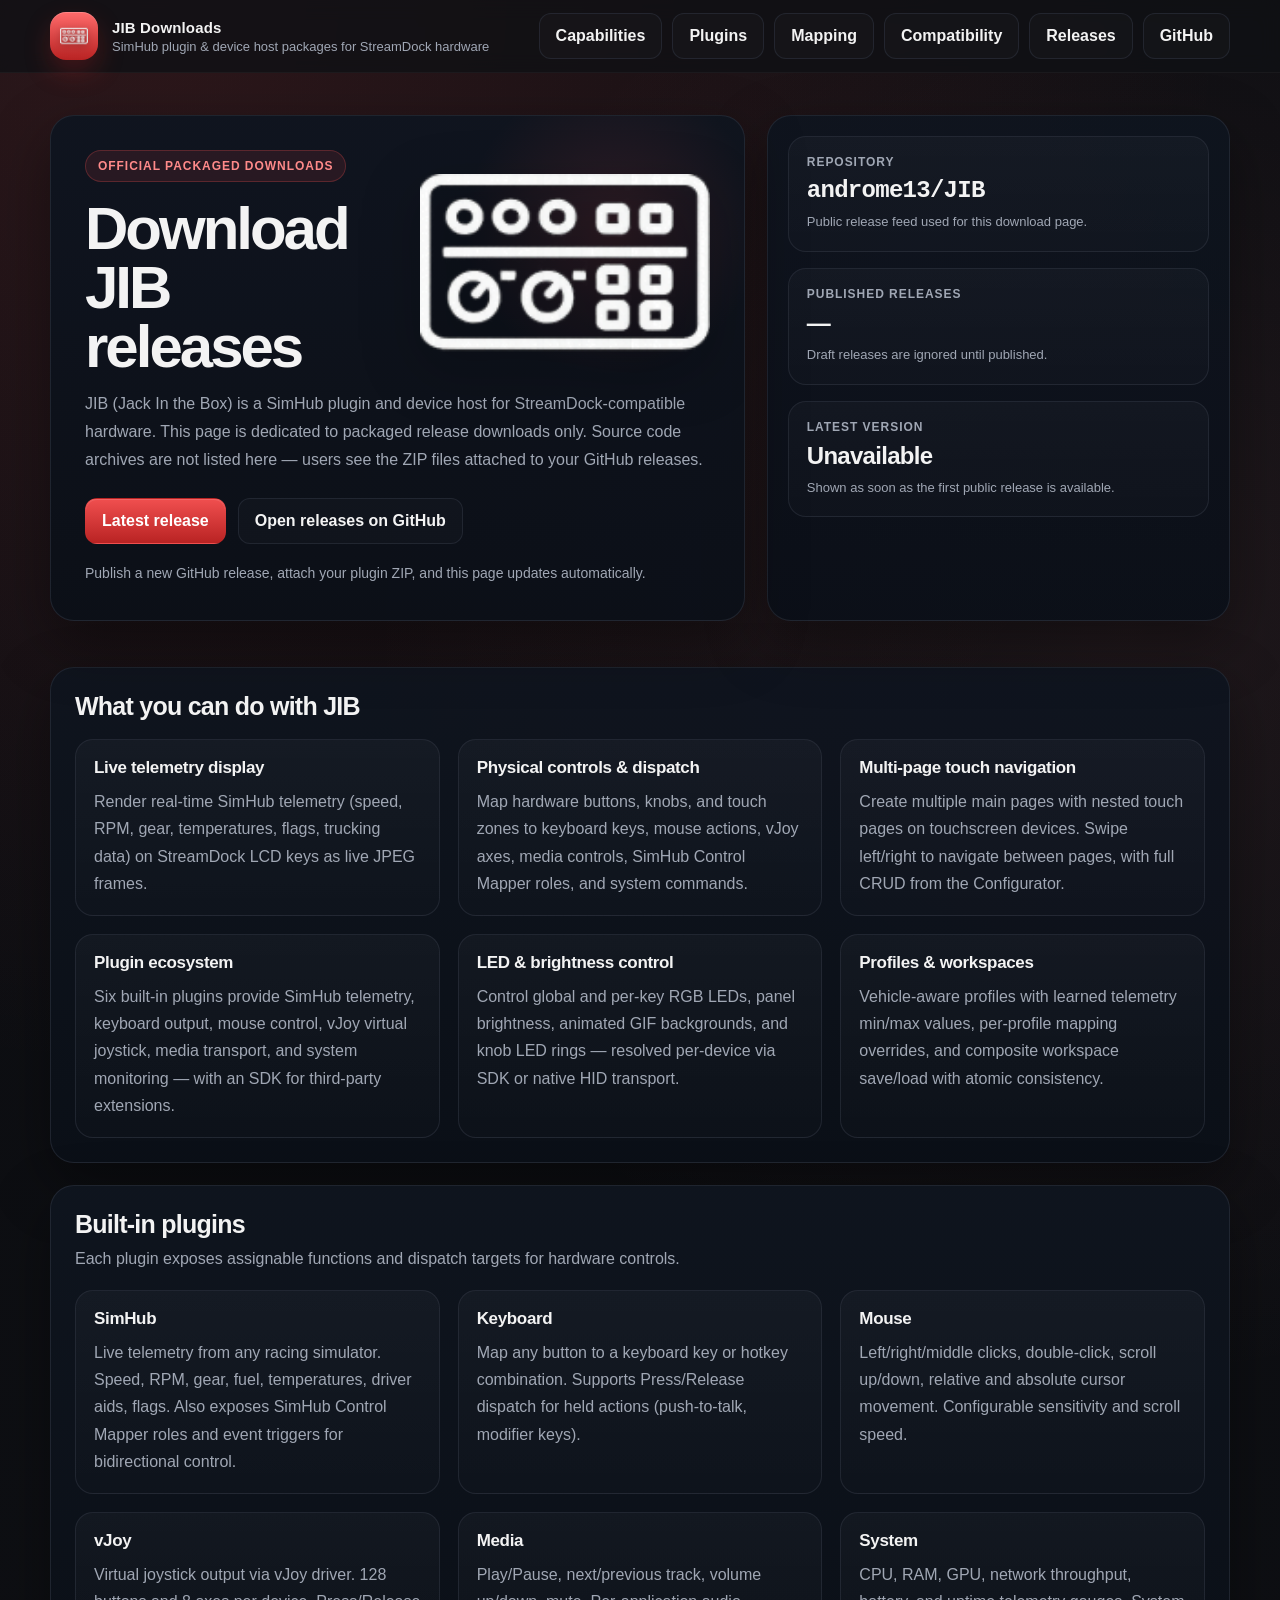
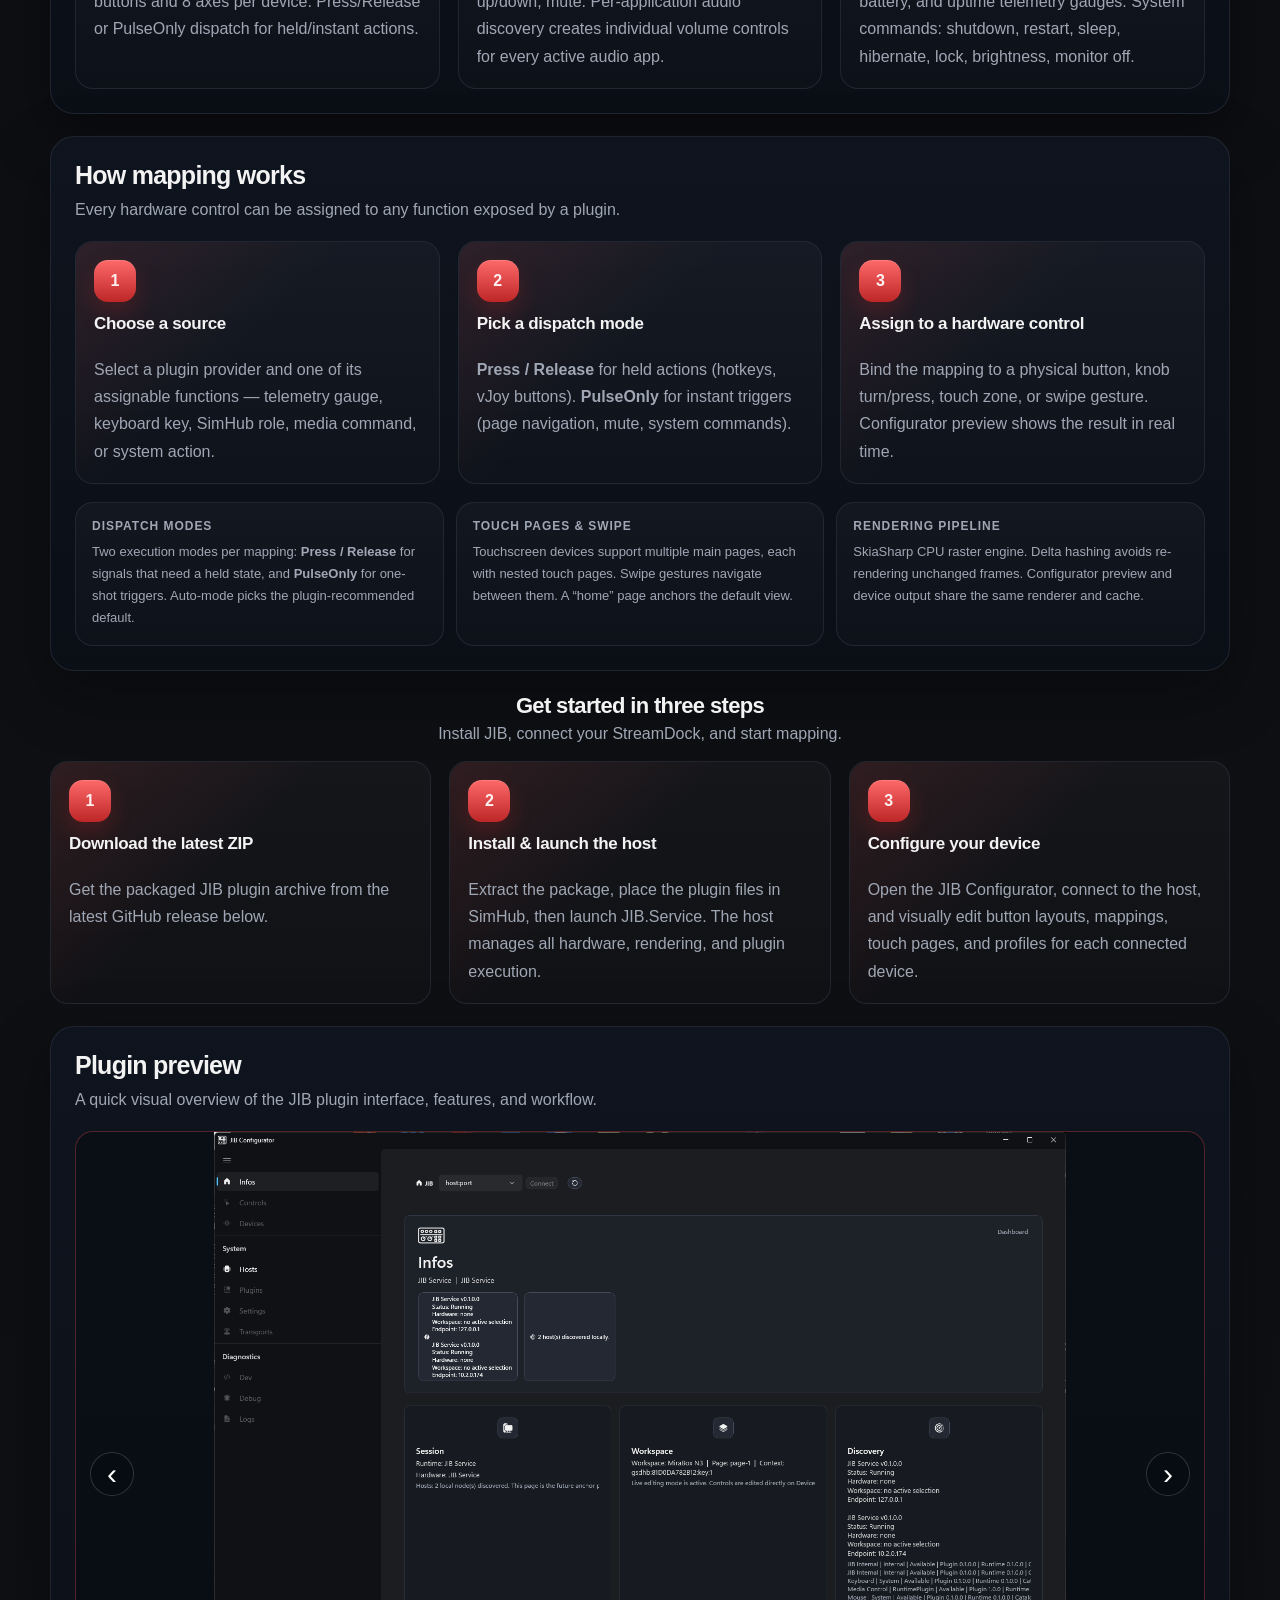
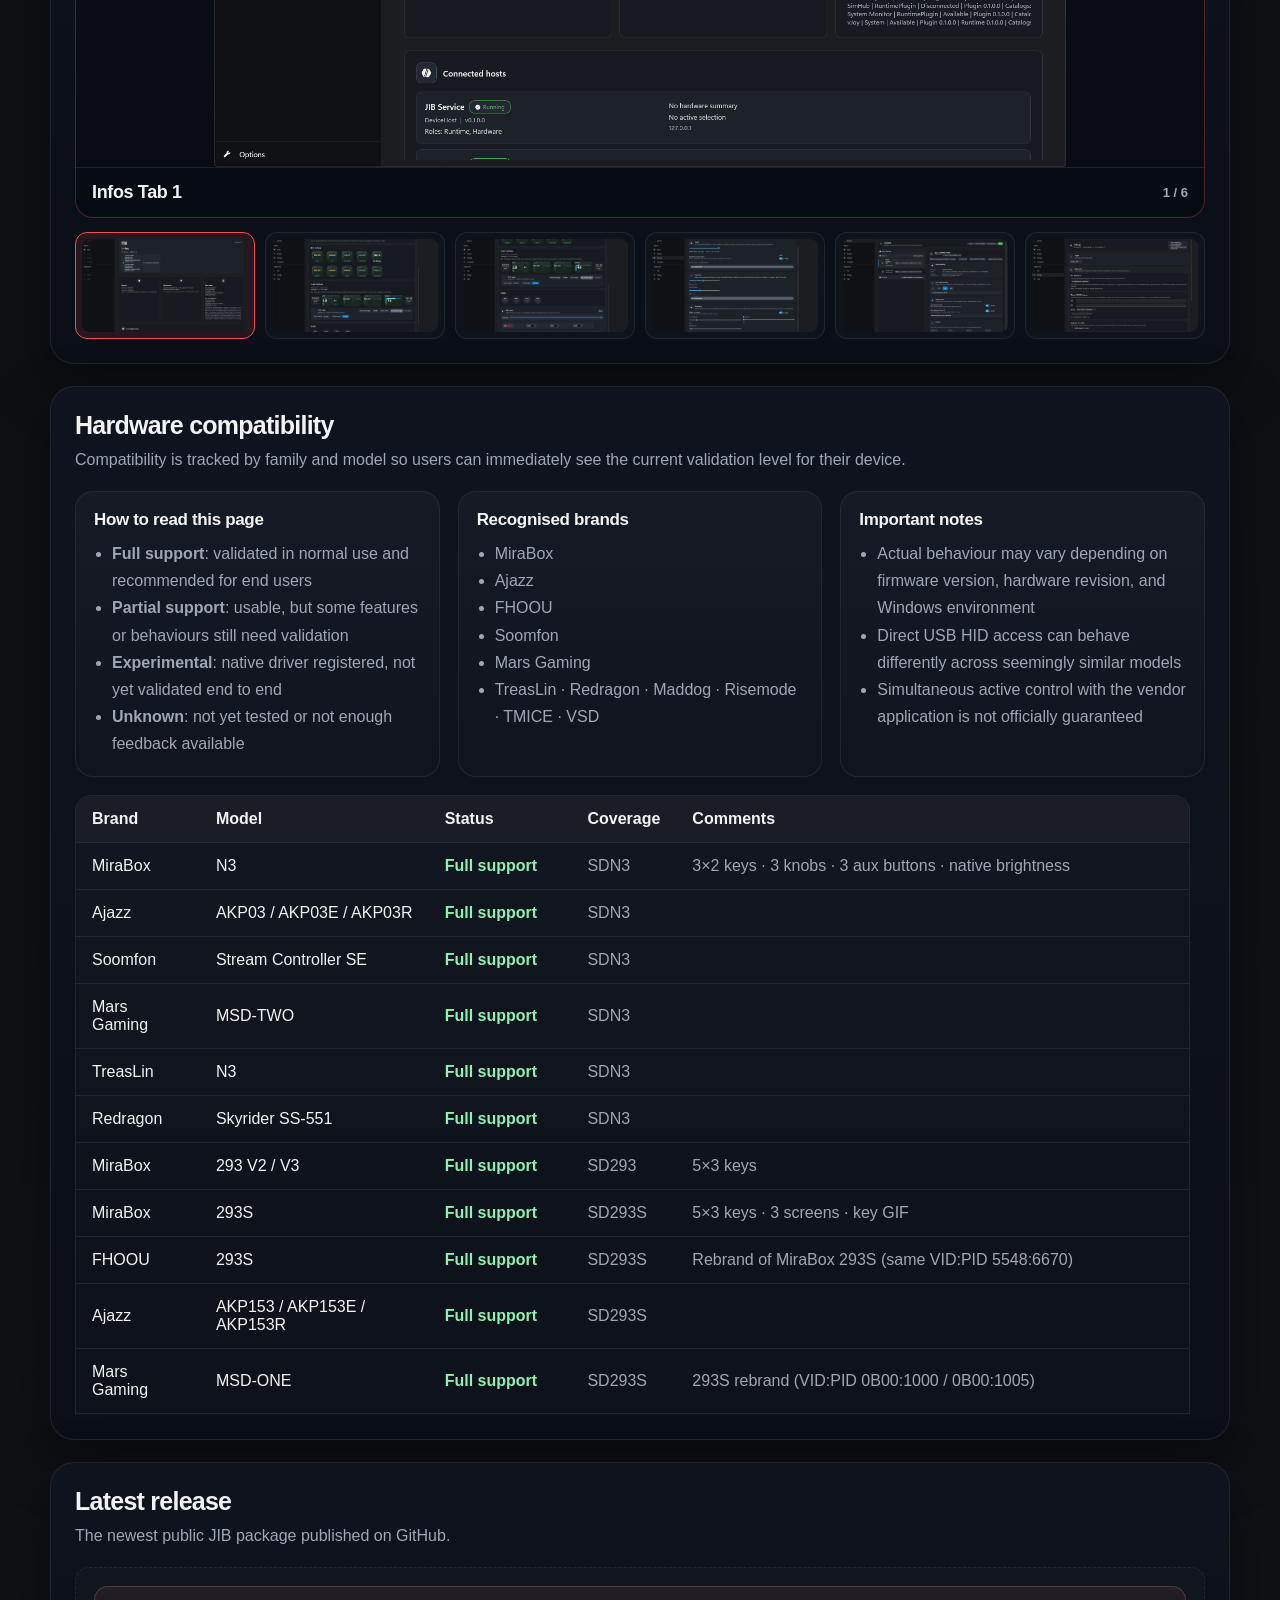
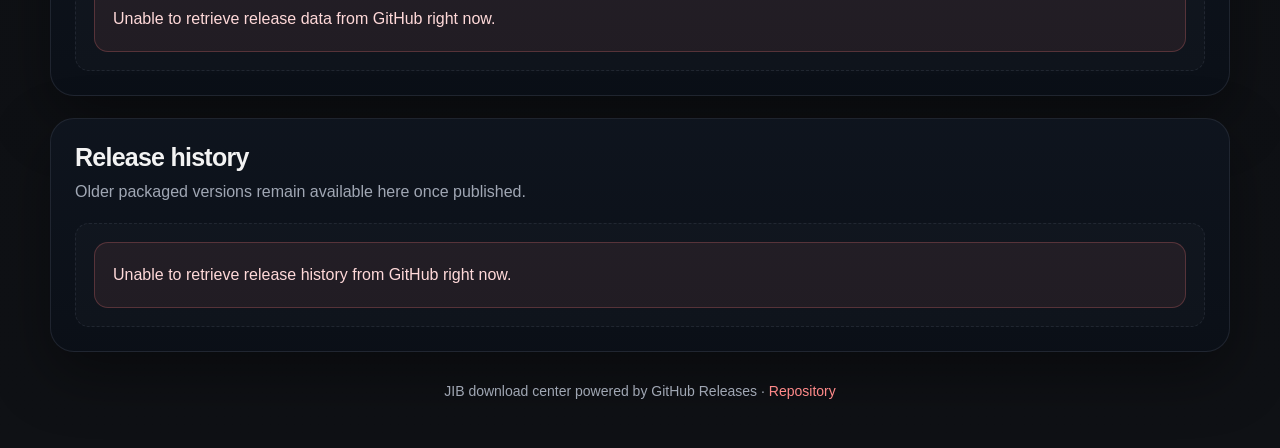
==== docs/index.html @ 9ec2a1ce "Update index.html" ====
<!DOCTYPE html>
<html lang="en">
<head>
    <meta charset="UTF-8" />
    <meta name="viewport" content="width=device-width, initial-scale=1.0" />
    <title>JIB Downloads</title>
    <link rel="icon" href="./icon.png" sizes="any" />
    <style>
        :root {
            --bg: #0F1115;
            --bg-2: #171A20;
            --panel: rgba(23, 26, 32, 0.96);
            --panel-2: rgba(29, 33, 40, 0.96);
            --panel-3: rgba(35, 40, 50, 0.64);
            --text: #F3F3F3;
            --muted: #A0A7B4;
            --line: rgba(48, 54, 66, 0.55);
            --line-strong: rgba(240, 79, 79, 0.32);
            --accent: #f04f4f;
            --accent-2: #ff8a8a;
            --accent-3: rgba(240, 79, 79, 0.12);
            --success: #59db8a;
            --warning: #ffcf70;
            --danger: #ff7b7b;
            --shadow: 0 22px 60px rgba(0, 0, 0, 0.38);
            --radius-xl: 24px;
            --radius-lg: 18px;
            --radius-md: 14px;
            --radius-sm: 10px;
            --maxw: 1180px;
        }

        * {
            box-sizing: border-box;
        }

        html, body {
            margin: 0;
            padding: 0;
            min-height: 100%;
            background: radial-gradient(circle at 12% 0%, rgba(240, 79, 79, 0.14), transparent 20%), radial-gradient(circle at 88% 12%, rgba(255, 138, 138, 0.08), transparent 16%), linear-gradient(180deg, #0d0e12 0%, #0F1115 100%);
            color: var(--text);
            font-family: Inter, Segoe UI, Roboto, Helvetica, Arial, sans-serif;
        }

        a {
            color: inherit;
            text-decoration: none;
        }

        .wrap {
            width: min(calc(100% - 32px), var(--maxw));
            margin: 0 auto;
        }

        .topbar {
            position: sticky;
            top: 0;
            z-index: 20;
            backdrop-filter: blur(10px);
            background: rgba(15, 17, 21, 0.80);
            border-bottom: 1px solid rgba(255,255,255,0.04);
        }

        .topbar-inner {
            width: min(calc(100% - 32px), var(--maxw));
            margin: 0 auto;
            display: flex;
            align-items: center;
            justify-content: space-between;
            gap: 16px;
            min-height: 72px;
        }

        .brand {
            display: flex;
            align-items: center;
            gap: 14px;
        }

        .brand-mark {
            width: 48px;
            height: 48px;
            border-radius: 16px;
            display: grid;
            place-items: center;
            background: linear-gradient(180deg, #ff6b6b 0%, #b92323 100%);
            box-shadow: inset 0 1px 0 rgba(255,255,255,0.18), 0 12px 26px rgba(185, 35, 35, 0.28);
            overflow: hidden;
            padding: 10px;
        }

        .brand-mark img {
            display: block;
            width: 100%;
            height: 100%;
            object-fit: contain;
            filter: drop-shadow(0 2px 4px rgba(0, 0, 0, 0.35));
        }

        .brand-text strong {
            display: block;
            font-size: 15px;
            letter-spacing: 0.01em;
        }

        .brand-text span {
            display: block;
            margin-top: 3px;
            color: var(--muted);
            font-size: 13px;
        }

        .nav {
            display: flex;
            align-items: center;
            gap: 10px;
            flex-wrap: wrap;
        }

            .nav a,
            .btn {
                display: inline-flex;
                align-items: center;
                justify-content: center;
                gap: 10px;
                min-height: 46px;
                padding: 0 16px;
                border-radius: 12px;
                border: 1px solid transparent;
                font-weight: 700;
                transition: transform 0.15s ease, border-color 0.15s ease, background 0.15s ease, opacity 0.15s ease;
            }

                .nav a:hover,
                .btn:hover {
                    transform: translateY(-1px);
                }

        .btn-primary {
            background: linear-gradient(180deg, var(--accent), #b92323);
            color: white;
            box-shadow: inset 0 1px 0 rgba(255,255,255,0.12);
        }

        .btn-secondary,
        .nav a {
            background: rgba(255,255,255,0.02);
            border-color: var(--line);
            color: var(--text);
        }

        .hero {
            padding: 42px 0 24px;
        }

        .hero-grid {
            display: grid;
            grid-template-columns: 1.2fr 0.8fr;
            gap: 22px;
        }

        .card {
            background: linear-gradient(180deg, rgba(15,21,31,0.96), rgba(11,16,24,0.96));
            border: 1px solid var(--line);
            border-radius: var(--radius-xl);
            box-shadow: var(--shadow);
            overflow: hidden;
        }

        .hero-main {
            position: relative;
            padding: 34px;
            isolation: isolate;
        }

            .hero-main::before {
                content: "";
                position: absolute;
                inset: -10% auto auto 58%;
                width: 320px;
                height: 320px;
                border-radius: 50%;
                background: radial-gradient(circle, rgba(240,79,79,0.14), transparent 66%);
                pointer-events: none;
                z-index: -1;
            }

        .hero-heading {
            display: grid;
            grid-template-columns: minmax(0, 1fr) minmax(180px, 290px);
            gap: 24px;
            align-items: center;
            margin-bottom: 14px;
        }

            .hero-heading h1 {
                margin-bottom: 0;
            }

        .hero-logo {
            width: 100%;
            max-width: 290px;
            justify-self: end;
            filter: drop-shadow(0 18px 28px rgba(0, 0, 0, 0.38));
        }

        .eyebrow {
            display: inline-flex;
            align-items: center;
            gap: 8px;
            padding: 8px 12px;
            border-radius: 999px;
            border: 1px solid rgba(240,79,79,0.26);
            background: rgba(240,79,79,0.11);
            color: var(--accent-2);
            font-size: 12px;
            letter-spacing: 0.08em;
            text-transform: uppercase;
            font-weight: 800;
        }

        h1 {
            margin: 18px 0 14px;
            font-size: clamp(34px, 7vw, 60px);
            line-height: 0.98;
            letter-spacing: -0.05em;
        }

        .hero-copy {
            margin: 0;
            max-width: 720px;
            color: var(--muted);
            line-height: 1.75;
            font-size: 16px;
        }

        .hero-actions {
            display: flex;
            flex-wrap: wrap;
            gap: 12px;
            margin-top: 24px;
        }

        .hero-note {
            margin-top: 18px;
            color: var(--muted);
            font-size: 14px;
            line-height: 1.7;
        }

        .stats-card {
            padding: 20px;
            display: grid;
            gap: 16px;
            align-content: start;
        }

        .stat {
            padding: 18px;
            border-radius: var(--radius-lg);
            border: 1px solid var(--line);
            background: linear-gradient(180deg, rgba(255,255,255,0.028), rgba(255,255,255,0.014));
        }

        .stat-label {
            margin-bottom: 8px;
            color: var(--muted);
            font-size: 12px;
            letter-spacing: 0.08em;
            text-transform: uppercase;
            font-weight: 800;
        }

        .stat-value {
            font-size: 24px;
            font-weight: 900;
            letter-spacing: -0.03em;
            word-break: break-word;
        }

        .stat-copy {
            margin-top: 8px;
            color: var(--muted);
            font-size: 13px;
            line-height: 1.6;
        }

        .section {
            margin: 22px 0;
        }

        .section-card {
            padding: 24px;
        }

        .compat-table-wrap {
            margin-top: 18px;
            max-height: 620px;
            overflow-x: auto;
            overflow-y: scroll;
            scrollbar-gutter: stable;
            scrollbar-color: rgba(240, 79, 79, 0.72) rgba(255,255,255,0.06);
        }

        .compat-table-wrap thead th {
            position: sticky;
            top: 0;
            z-index: 2;
            background: #1a1d25;
        }

        .section-head {
            display: flex;
            align-items: flex-start;
            justify-content: space-between;
            gap: 16px;
            margin-bottom: 18px;
        }

            .section-head h2 {
                margin: 0;
                font-size: 25px;
                letter-spacing: -0.03em;
            }

            .section-head p {
                margin: 6px 0 0;
                color: var(--muted);
                line-height: 1.7;
            }

        .latest-grid {
            display: grid;
            grid-template-columns: 1.15fr 0.85fr;
            gap: 18px;
        }

        .panel {
            padding: 20px;
            border-radius: var(--radius-lg);
            border: 1px solid var(--line);
            background: linear-gradient(180deg, rgba(255,255,255,0.03), rgba(255,255,255,0.014));
        }

        .release-badge {
            display: inline-flex;
            align-items: center;
            gap: 8px;
            min-height: 32px;
            padding: 0 10px;
            border-radius: 999px;
            border: 1px solid rgba(89, 219, 138, 0.18);
            background: rgba(89, 219, 138, 0.08);
            color: #90f0b4;
            font-size: 12px;
            font-weight: 800;
            text-transform: uppercase;
            letter-spacing: 0.08em;
        }

        .release-title {
            margin: 14px 0 10px;
            font-size: 29px;
            letter-spacing: -0.04em;
        }

        .meta {
            display: flex;
            flex-wrap: wrap;
            gap: 10px 14px;
            color: var(--muted);
            font-size: 14px;
            line-height: 1.6;
            margin-bottom: 16px;
        }

        .release-body {
            color: var(--text);
            line-height: 1.8;
            white-space: pre-wrap;
            word-break: break-word;
            max-height: 420px;
            overflow-y: scroll;
            padding-right: 8px;
            scrollbar-gutter: stable;
            scrollbar-color: rgba(240, 79, 79, 0.72) rgba(255,255,255,0.06);
        }

        .compat-table-wrap::-webkit-scrollbar,
        .release-body::-webkit-scrollbar {
            width: 12px;
            height: 12px;
        }

        .compat-table-wrap::-webkit-scrollbar-track,
        .release-body::-webkit-scrollbar-track {
            background: rgba(255,255,255,0.05);
            border-radius: 999px;
        }

        .compat-table-wrap::-webkit-scrollbar-thumb,
        .release-body::-webkit-scrollbar-thumb {
            background: linear-gradient(180deg, rgba(255, 138, 138, 0.88), rgba(240, 79, 79, 0.78));
            border-radius: 999px;
            border: 2px solid rgba(15, 21, 31, 0.9);
        }

        .compat-table-wrap::-webkit-scrollbar-thumb:hover,
        .release-body::-webkit-scrollbar-thumb:hover {
            background: linear-gradient(180deg, rgba(255, 157, 157, 0.95), rgba(240, 79, 79, 0.9));
        }

            .release-body:empty::before {
                content: "No release notes provided.";
                color: var(--muted);
            }

        .assets {
            display: grid;
            gap: 12px;
        }

        .asset {
            display: flex;
            align-items: center;
            justify-content: space-between;
            gap: 14px;
            padding: 14px 16px;
            border-radius: var(--radius-md);
            border: 1px solid var(--line);
            background: var(--panel-3);
        }

        .asset-main {
            min-width: 0;
        }

        .asset-name {
            font-weight: 800;
            word-break: break-word;
        }

        .asset-meta {
            margin-top: 6px;
            color: var(--muted);
            font-size: 13px;
            line-height: 1.5;
        }

        .mini-grid {
            display: grid;
            grid-template-columns: repeat(3, 1fr);
            gap: 18px;
        }

        .mini-card {
            padding: 18px;
            border-radius: var(--radius-lg);
            border: 1px solid var(--line);
            background: linear-gradient(180deg, rgba(255,255,255,0.03), rgba(255,255,255,0.012));
        }

        .step-card {
            min-height: 190px;
            display: grid;
            align-content: start;
            gap: 12px;
            position: relative;
        }

            .step-card::before {
                content: "";
                position: absolute;
                inset: 0;
                border-radius: inherit;
                background: linear-gradient(135deg, rgba(240,79,79,0.12), transparent 45%);
                pointer-events: none;
            }

        .step-badge {
            width: 42px;
            height: 42px;
            display: grid;
            place-items: center;
            border-radius: 14px;
            color: white;
            font-weight: 900;
            background: linear-gradient(180deg, #ff6b6b, #b92323);
            box-shadow: inset 0 1px 0 rgba(255,255,255,0.16), 0 10px 22px rgba(185,35,35,0.24);
        }

        .step-card h3,
        .step-card p {
            position: relative;
        }

            .mini-card h3 {
                margin: 0 0 10px;
                font-size: 17px;
                letter-spacing: -0.02em;
            }

            .mini-card p, .mini-card li {
                color: var(--muted);
                line-height: 1.7;
                margin: 0;
            }

            .mini-card ul {
                margin: 0;
                padding-left: 18px;
            }

        .carousel {
            display: grid;
            gap: 14px;
            margin-top: 18px;
        }

        .carousel-stage {
            position: relative;
            overflow: hidden;
            border-radius: var(--radius-lg);
            border: 1px solid var(--line-strong);
            background: rgba(0, 0, 0, 0.22);
        }

        .carousel-image {
            display: block;
            width: 100%;
            aspect-ratio: 16 / 9;
            object-fit: contain;
            cursor: zoom-in;
        }

        .carousel-caption {
            display: flex;
            align-items: center;
            justify-content: space-between;
            gap: 16px;
            padding: 14px 16px;
            border-top: 1px solid var(--line);
            background: rgba(8, 12, 18, 0.72);
        }

        .carousel-title {
            margin: 0;
            font-size: 18px;
            letter-spacing: -0.02em;
        }

        .carousel-count {
            flex: 0 0 auto;
            color: var(--muted);
            font-size: 13px;
            font-weight: 800;
        }

        .carousel-arrow {
            position: absolute;
            top: 50%;
            width: 44px;
            height: 44px;
            display: grid;
            place-items: center;
            border-radius: 999px;
            border: 1px solid rgba(255,255,255,0.16);
            background: rgba(8, 12, 18, 0.72);
            color: white;
            font-size: 30px;
            line-height: 1;
            cursor: pointer;
            transform: translateY(-50%);
        }

            .carousel-arrow:hover,
            .carousel-thumb:hover {
                border-color: var(--line-strong);
                background: rgba(240,79,79,0.14);
            }

        .carousel-prev {
            left: 14px;
        }

        .carousel-next {
            right: 14px;
        }

        .carousel-thumbs {
            display: grid;
            grid-template-columns: repeat(auto-fit, minmax(110px, 1fr));
            gap: 10px;
        }

        .carousel-thumb {
            min-width: 0;
            padding: 6px;
            border-radius: 12px;
            border: 1px solid var(--line);
            background: rgba(255,255,255,0.02);
            cursor: pointer;
        }

            .carousel-thumb.active {
                border-color: var(--accent);
                background: rgba(240,79,79,0.12);
            }

            .carousel-thumb img {
                display: block;
                width: 100%;
                aspect-ratio: 16 / 9;
                object-fit: cover;
                border-radius: 8px;
            }

        .history {
            display: grid;
            gap: 14px;
        }

        .history-item {
            display: grid;
            grid-template-columns: 1fr auto;
            gap: 18px;
            align-items: center;
            padding: 16px 18px;
            border-radius: var(--radius-lg);
            border: 1px solid var(--line);
            background: linear-gradient(180deg, rgba(255,255,255,0.02), rgba(255,255,255,0.01));
        }

        .history-main h3 {
            margin: 0 0 6px;
            font-size: 18px;
            letter-spacing: -0.02em;
        }

        .history-main p {
            margin: 0;
            color: var(--muted);
            line-height: 1.6;
        }

        .history-actions {
            display: flex;
            flex-wrap: wrap;
            gap: 10px;
            justify-content: flex-end;
        }

        .empty, .loading, .error {
            padding: 18px;
            border-radius: var(--radius-md);
            line-height: 1.75;
            background: rgba(255,255,255,0.02);
        }

        .loading, .empty {
            color: var(--muted);
            border: 1px dashed var(--line);
        }

        .error {
            color: #ffd9d9;
            border: 1px solid rgba(255, 123, 123, 0.24);
            background: rgba(255, 123, 123, 0.08);
        }

        .mono {
            font-family: ui-monospace, SFMono-Regular, Menlo, Consolas, monospace;
        }

        .footer {
            padding: 6px 0 44px;
            color: var(--muted);
            font-size: 14px;
            text-align: center;
            line-height: 1.7;
        }

            .footer a {
                color: var(--accent-2);
            }

        .zoomable {
            cursor: zoom-in;
        }

        .lightbox {
            position: fixed;
            inset: 0;
            display: none;
            align-items: center;
            justify-content: center;
            padding: 24px;
            background: rgba(5, 8, 12, 0.88);
            backdrop-filter: blur(10px);
            z-index: 9999;
        }

            .lightbox.open {
                display: flex;
            }

            .lightbox img {
                max-width: min(1400px, 96vw);
                max-height: 90vh;
                width: auto;
                height: auto;
                border-radius: 18px;
                border: 1px solid rgba(255,255,255,0.08);
                box-shadow: 0 30px 80px rgba(0,0,0,0.5);
            }

        .lightbox-close {
            position: absolute;
            top: 18px;
            right: 18px;
            width: 46px;
            height: 46px;
            border: 1px solid rgba(255,255,255,0.12);
            border-radius: 999px;
            background: rgba(255,255,255,0.06);
            color: white;
            font-size: 24px;
            cursor: pointer;
        }

        @media (max-width: 980px) {
            .hero-grid,
            .latest-grid,
            .mini-grid {
                grid-template-columns: 1fr;
            }
        }

        @media (max-width: 760px) {
            .topbar-inner,
            .brand {
                align-items: flex-start;
            }

            .topbar-inner {
                min-height: auto;
                padding: 14px 0;
                flex-direction: column;
            }

            .hero-main,
            .section-card {
                padding: 20px;
            }

            .history-item {
                grid-template-columns: 1fr;
            }

            .history-actions {
                justify-content: flex-start;
            }

            .hero-heading {
                grid-template-columns: 1fr;
                gap: 18px;
            }

            .hero-logo {
                max-width: 260px;
                justify-self: center;
            }
        }
    </style>
</head>
<body>
    <header class="topbar">
        <div class="topbar-inner">
            <div class="brand">
                <div class="brand-mark">
                    <img src="icon.png" alt="JIB" />
                </div>
                <div class="brand-text">
                    <strong>JIB Downloads</strong>
                    <span>SimHub plugin &amp; device host packages for StreamDock hardware</span>
                </div>
            </div>
            <nav class="nav">
                <a href="#capabilities">Capabilities</a>
                <a href="#plugins">Plugins</a>
                <a href="#mapping">Mapping</a>
                <a href="#compatibility">Compatibility</a>
                <a href="#latest">Releases</a>
                <a href="https://github.com/androme13/JIB" target="_blank" rel="noopener">GitHub</a>
            </nav>
        </div>
    </header>

    <main class="wrap">
        <section class="hero">
            <div class="hero-grid">
                <div class="card hero-main">
                    <div class="hero-heading">
                        <div>
                            <div class="eyebrow">Official packaged downloads</div>
                            <h1>Download JIB releases</h1>
                        </div>
                        <img class="hero-logo" src="logo.png" alt="JIB SimHub" />
                    </div>
                    <p class="hero-copy">
                        JIB (Jack In the Box) is a SimHub plugin and device host for StreamDock-compatible hardware.
                        This page is dedicated to packaged release downloads only.
                        Source code archives are not listed here &mdash; users see the ZIP files attached to your GitHub releases.
                    </p>
                    <div class="hero-actions">
                        <a class="btn btn-primary" id="heroDownloadBtn" href="#latest">Latest release</a>
                        <a class="btn btn-secondary" href="https://github.com/androme13/JIB/releases" target="_blank" rel="noopener">Open releases on GitHub</a>
                    </div>
                    <div class="hero-note">
                        Publish a new GitHub release, attach your plugin ZIP, and this page updates automatically.
                    </div>
                </div>

                <aside class="card stats-card">
                    <div class="stat">
                        <div class="stat-label">Repository</div>
                        <div class="stat-value mono">androme13/JIB</div>
                        <div class="stat-copy">Public release feed used for this download page.</div>
                    </div>
                    <div class="stat">
                        <div class="stat-label">Published releases</div>
                        <div class="stat-value" id="releaseCount">-</div>
                        <div class="stat-copy">Draft releases are ignored until published.</div>
                    </div>
                    <div class="stat">
                        <div class="stat-label">Latest version</div>
                        <div class="stat-value" id="latestVersionStat">Not published yet</div>
                        <div class="stat-copy">Shown as soon as the first public release is available.</div>
                    </div>
                </aside>
            </div>
        </section>

        <section class="section" id="capabilities">
            <div class="card section-card">
                <div class="section-head">
                    <div><h2>What you can do with JIB</h2></div>
                </div>
                <div class="mini-grid">
                    <div class="mini-card">
                        <h3>Live telemetry display</h3>
                        <p>Render real-time SimHub telemetry (speed, RPM, gear, temperatures, flags, trucking data) on StreamDock LCD keys as live JPEG frames.</p>
                    </div>
                    <div class="mini-card">
                        <h3>Physical controls &amp; dispatch</h3>
                        <p>Map hardware buttons, knobs, and touch zones to keyboard keys, mouse actions, vJoy axes, media controls, SimHub Control Mapper roles, and system commands.</p>
                    </div>
                    <div class="mini-card">
                        <h3>Multi-page touch navigation</h3>
                        <p>Create multiple main pages with nested touch pages on touchscreen devices. Swipe left/right to navigate between pages, with full CRUD from the Configurator.</p>
                    </div>
                    <div class="mini-card">
                        <h3>Plugin ecosystem</h3>
                        <p>Six built-in plugins provide SimHub telemetry, keyboard output, mouse control, vJoy virtual joystick, media transport, and system monitoring &mdash; with an SDK for third-party extensions.</p>
                    </div>
                    <div class="mini-card">
                        <h3>LED &amp; brightness control</h3>
                        <p>Control global and per-key RGB LEDs, panel brightness, animated GIF backgrounds, and knob LED rings &mdash; resolved per-device via SDK or native HID transport.</p>
                    </div>
                    <div class="mini-card">
                        <h3>Profiles &amp; workspaces</h3>
                        <p>Vehicle-aware profiles with learned telemetry min/max values, per-profile mapping overrides, and composite workspace save/load with atomic consistency.</p>
                    </div>
                </div>
            </div>
        </section>

        <section class="section" id="plugins">
            <div class="card section-card">
                <div class="section-head">
                    <div>
                        <h2>Built-in plugins</h2>
                        <p>Each plugin exposes assignable functions and dispatch targets for hardware controls.</p>
                    </div>
                </div>
                <div class="mini-grid">
                    <div class="mini-card">
                        <h3>SimHub</h3>
                        <p>Live telemetry from any racing simulator. Speed, RPM, gear, fuel, temperatures, driver aids, flags. Also exposes SimHub Control Mapper roles and event triggers for bidirectional control.</p>
                    </div>
                    <div class="mini-card">
                        <h3>Keyboard</h3>
                        <p>Map any button to a keyboard key or hotkey combination. Supports Press/Release dispatch for held actions (push-to-talk, modifier keys).</p>
                    </div>
                    <div class="mini-card">
                        <h3>Mouse</h3>
                        <p>Left/right/middle clicks, double-click, scroll up/down, relative and absolute cursor movement. Configurable sensitivity and scroll speed.</p>
                    </div>
                    <div class="mini-card">
                        <h3>vJoy</h3>
                        <p>Virtual joystick output via vJoy driver. 128 buttons and 8 axes per device. Press/Release or PulseOnly dispatch for held/instant actions.</p>
                    </div>
                    <div class="mini-card">
                        <h3>Media</h3>
                        <p>Play/Pause, next/previous track, volume up/down, mute. Per-application audio discovery creates individual volume controls for every active audio app.</p>
                    </div>
                    <div class="mini-card">
                        <h3>System</h3>
                        <p>CPU, RAM, GPU, network throughput, battery, and uptime telemetry gauges. System commands: shutdown, restart, sleep, hibernate, lock, brightness, monitor off.</p>
                    </div>
                </div>
            </div>
        </section>

        <section class="section" id="mapping">
            <div class="card section-card">
                <div class="section-head">
                    <div>
                        <h2>How mapping works</h2>
                        <p>Every hardware control can be assigned to any function exposed by a plugin.</p>
                    </div>
                </div>
                <div class="mini-grid">
                    <div class="mini-card step-card">
                        <div class="step-badge">1</div>
                        <h3>Choose a source</h3>
                        <p>Select a plugin provider and one of its assignable functions &mdash; telemetry gauge, keyboard key, SimHub role, media command, or system action.</p>
                    </div>
                    <div class="mini-card step-card">
                        <div class="step-badge">2</div>
                        <h3>Pick a dispatch mode</h3>
                        <p><strong>Press / Release</strong> for held actions (hotkeys, vJoy buttons). <strong>PulseOnly</strong> for instant triggers (page navigation, mute, system commands).</p>
                    </div>
                    <div class="mini-card step-card">
                        <div class="step-badge">3</div>
                        <h3>Assign to a hardware control</h3>
                        <p>Bind the mapping to a physical button, knob turn/press, touch zone, or swipe gesture. Configurator preview shows the result in real time.</p>
                    </div>
                </div>
                <div style="margin-top:18px; display:grid; grid-template-columns: repeat(auto-fit, minmax(220px, 1fr)); gap:12px;">
                    <div class="panel" style="padding:16px;">
                        <div class="stat-label" style="margin-bottom:8px;">Dispatch modes</div>
                        <p style="margin:0; color:var(--muted); font-size:13px; line-height:1.7;">Two execution modes per mapping: <strong>Press / Release</strong> for signals that need a held state, and <strong>PulseOnly</strong> for one-shot triggers. Auto-mode picks the plugin-recommended default.</p>
                    </div>
                    <div class="panel" style="padding:16px;">
                        <div class="stat-label" style="margin-bottom:8px;">Touch pages &amp; swipe</div>
                        <p style="margin:0; color:var(--muted); font-size:13px; line-height:1.7;">Touchscreen devices support multiple main pages, each with nested touch pages. Swipe gestures navigate between them. A &ldquo;home&rdquo; page anchors the default view.</p>
                    </div>
                    <div class="panel" style="padding:16px;">
                        <div class="stat-label" style="margin-bottom:8px;">Rendering pipeline</div>
                        <p style="margin:0; color:var(--muted); font-size:13px; line-height:1.7;">SkiaSharp CPU raster engine. Delta hashing avoids re-rendering unchanged frames. Configurator preview and device output share the same renderer and cache.</p>
                    </div>
                </div>
            </div>
        </section>

        <section class="section">
            <h2 style="text-align:center; margin:0 0 6px; font-size:22px; letter-spacing:-0.03em;">Get started in three steps</h2>
            <p style="text-align:center; margin:0 0 18px; color:var(--muted);">Install JIB, connect your StreamDock, and start mapping.</p>
            <div class="mini-grid">
                <div class="mini-card step-card">
                    <div class="step-badge">1</div>
                    <h3>Download the latest ZIP</h3>
                    <p>Get the packaged JIB plugin archive from the latest GitHub release below.</p>
                </div>
                <div class="mini-card step-card">
                    <div class="step-badge">2</div>
                    <h3>Install &amp; launch the host</h3>
                    <p>Extract the package, place the plugin files in SimHub, then launch JIB.Service. The host manages all hardware, rendering, and plugin execution.</p>
                </div>
                <div class="mini-card step-card">
                    <div class="step-badge">3</div>
                    <h3>Configure your device</h3>
                    <p>Open the JIB Configurator, connect to the host, and visually edit button layouts, mappings, touch pages, and profiles for each connected device.</p>
                </div>
            </div>
        </section>

        <section class="section" id="preview">
            <div class="card section-card">
                <div class="section-head">
                    <div>
                        <h2>Plugin preview</h2>
                        <p>A quick visual overview of the JIB plugin interface, features, and workflow.</p>
                    </div>
                </div>
                <div class="carousel" id="mediaCarousel"></div>
            </div>
        </section>

        <section class="section" id="compatibility">
            <div class="card section-card">
                <div class="section-head">
                    <div>
                        <h2>Hardware compatibility</h2>
                        <p>Compatibility is tracked by family and model so users can immediately see the current validation level for their device.</p>
                    </div>
                </div>
                <div class="mini-grid">
                    <div class="mini-card">
                        <h3>How to read this page</h3>
                        <ul>
                            <li><strong>Full support</strong>: validated in normal use and recommended for end users</li>
                            <li><strong>Partial support</strong>: usable, but some features or behaviours still need validation</li>
                            <li><strong>Experimental</strong>: native driver registered, not yet validated end to end</li>
                            <li><strong>Unknown</strong>: not yet tested or not enough feedback available</li>
                        </ul>
                    </div>
                    <div class="mini-card">
                        <h3>Recognised brands</h3>
                        <ul>
                            <li>MiraBox</li>
                            <li>Ajazz</li>
                            <li>FHOOU</li>
                            <li>Soomfon</li>
                            <li>Mars Gaming</li>
                            <li>TreasLin &middot; Redragon &middot; Maddog &middot; Risemode &middot; TMICE &middot; VSD</li>
                        </ul>
                    </div>
                    <div class="mini-card">
                        <h3>Important notes</h3>
                        <ul>
                            <li>Actual behaviour may vary depending on firmware version, hardware revision, and Windows environment</li>
                            <li>Direct USB HID access can behave differently across seemingly similar models</li>
                            <li>Simultaneous active control with the vendor application is not officially guaranteed</li>
                        </ul>
                    </div>
                </div>

                <div class="compat-table-wrap">
                    <table style="width:100%; border-collapse:separate; border-spacing:0; overflow:hidden; border:1px solid var(--line); border-radius:16px; background:linear-gradient(180deg, rgba(255,255,255,0.02), rgba(255,255,255,0.01));">
                        <thead>
                            <tr>
                                <th style="text-align:left; padding:14px 16px; border-bottom:1px solid var(--line); color:var(--text);">Brand</th>
                                <th style="text-align:left; padding:14px 16px; border-bottom:1px solid var(--line); color:var(--text);">Model</th>
                                <th style="text-align:left; padding:14px 16px; border-bottom:1px solid var(--line); color:var(--text);">Status</th>
                                <th style="text-align:left; padding:14px 16px; border-bottom:1px solid var(--line); color:var(--text);">Coverage</th>
                                <th style="text-align:left; padding:14px 16px; border-bottom:1px solid var(--line); color:var(--text);">Comments</th>
                            </tr>
                        </thead>
                        <tbody>
                            <tr>
                                <td style="padding:14px 16px; border-bottom:1px solid var(--line);">MiraBox</td>
                                <td style="padding:14px 16px; border-bottom:1px solid var(--line);">N3</td>
                                <td style="padding:14px 16px; border-bottom:1px solid var(--line); color:#90f0b4; font-weight:800;">Full support</td>
                                <td style="padding:14px 16px; border-bottom:1px solid var(--line); color:var(--muted);">SDN3</td>
                                <td style="padding:14px 16px; border-bottom:1px solid var(--line); color:var(--muted);">3&times;2 keys &middot; 3 knobs &middot; 3 aux buttons &middot; native brightness</td>
                            </tr>
                            <tr>
                                <td style="padding:14px 16px; border-bottom:1px solid var(--line);">Ajazz</td>
                                <td style="padding:14px 16px; border-bottom:1px solid var(--line);">AKP03 / AKP03E / AKP03R</td>
                                <td style="padding:14px 16px; border-bottom:1px solid var(--line); color:#90f0b4; font-weight:800;">Full support</td>
                                <td style="padding:14px 16px; border-bottom:1px solid var(--line); color:var(--muted);">SDN3</td>
                                <td style="padding:14px 16px; border-bottom:1px solid var(--line); color:var(--muted);"></td>
                            </tr>
                            <tr>
                                <td style="padding:14px 16px; border-bottom:1px solid var(--line);">Soomfon</td>
                                <td style="padding:14px 16px; border-bottom:1px solid var(--line);">Stream Controller SE</td>
                                <td style="padding:14px 16px; border-bottom:1px solid var(--line); color:#90f0b4; font-weight:800;">Full support</td>
                                <td style="padding:14px 16px; border-bottom:1px solid var(--line); color:var(--muted);">SDN3</td>
                                <td style="padding:14px 16px; border-bottom:1px solid var(--line); color:var(--muted);"></td>
                            </tr>
                            <tr>
                                <td style="padding:14px 16px; border-bottom:1px solid var(--line);">Mars Gaming</td>
                                <td style="padding:14px 16px; border-bottom:1px solid var(--line);">MSD-TWO</td>
                                <td style="padding:14px 16px; border-bottom:1px solid var(--line); color:#90f0b4; font-weight:800;">Full support</td>
                                <td style="padding:14px 16px; border-bottom:1px solid var(--line); color:var(--muted);">SDN3</td>
                                <td style="padding:14px 16px; border-bottom:1px solid var(--line); color:var(--muted);"></td>
                            </tr>
                            <tr>
                                <td style="padding:14px 16px; border-bottom:1px solid var(--line);">TreasLin</td>
                                <td style="padding:14px 16px; border-bottom:1px solid var(--line);">N3</td>
                                <td style="padding:14px 16px; border-bottom:1px solid var(--line); color:#90f0b4; font-weight:800;">Full support</td>
                                <td style="padding:14px 16px; border-bottom:1px solid var(--line); color:var(--muted);">SDN3</td>
                                <td style="padding:14px 16px; border-bottom:1px solid var(--line); color:var(--muted);"></td>
                            </tr>
                            <tr>
                                <td style="padding:14px 16px; border-bottom:1px solid var(--line);">Redragon</td>
                                <td style="padding:14px 16px; border-bottom:1px solid var(--line);">Skyrider SS-551</td>
                                <td style="padding:14px 16px; border-bottom:1px solid var(--line); color:#90f0b4; font-weight:800;">Full support</td>
                                <td style="padding:14px 16px; border-bottom:1px solid var(--line); color:var(--muted);">SDN3</td>
                                <td style="padding:14px 16px; border-bottom:1px solid var(--line); color:var(--muted);"></td>
                            </tr>
                            <tr>
                                <td style="padding:14px 16px; border-bottom:1px solid var(--line);">MiraBox</td>
                                <td style="padding:14px 16px; border-bottom:1px solid var(--line);">293 V2 / V3</td>
                                <td style="padding:14px 16px; border-bottom:1px solid var(--line); color:#90f0b4; font-weight:800;">Full support</td>
                                <td style="padding:14px 16px; border-bottom:1px solid var(--line); color:var(--muted);">SD293</td>
                                <td style="padding:14px 16px; border-bottom:1px solid var(--line); color:var(--muted);">5&times;3 keys</td>
                            </tr>
                            <tr>
                                <td style="padding:14px 16px; border-bottom:1px solid var(--line);">MiraBox</td>
                                <td style="padding:14px 16px; border-bottom:1px solid var(--line);">293S</td>
                                <td style="padding:14px 16px; border-bottom:1px solid var(--line); color:#90f0b4; font-weight:800;">Full support</td>
                                <td style="padding:14px 16px; border-bottom:1px solid var(--line); color:var(--muted);">SD293S</td>
                                <td style="padding:14px 16px; border-bottom:1px solid var(--line); color:var(--muted);">5&times;3 keys &middot; 3 screens &middot; key GIF</td>
                            </tr>
                            <tr>
                                <td style="padding:14px 16px; border-bottom:1px solid var(--line);">FHOOU</td>
                                <td style="padding:14px 16px; border-bottom:1px solid var(--line);">293S</td>
                                <td style="padding:14px 16px; border-bottom:1px solid var(--line); color:#90f0b4; font-weight:800;">Full support</td>
                                <td style="padding:14px 16px; border-bottom:1px solid var(--line); color:var(--muted);">SD293S</td>
                                <td style="padding:14px 16px; border-bottom:1px solid var(--line); color:var(--muted);">Rebrand of MiraBox 293S (same VID:PID 5548:6670)</td>
                            </tr>
                            <tr>
                                <td style="padding:14px 16px; border-bottom:1px solid var(--line);">Ajazz</td>
                                <td style="padding:14px 16px; border-bottom:1px solid var(--line);">AKP153 / AKP153E / AKP153R</td>
                                <td style="padding:14px 16px; border-bottom:1px solid var(--line); color:#90f0b4; font-weight:800;">Full support</td>
                                <td style="padding:14px 16px; border-bottom:1px solid var(--line); color:var(--muted);">SD293S</td>
                                <td style="padding:14px 16px; border-bottom:1px solid var(--line); color:var(--muted);"></td>
                            </tr>
                            <tr>
                                <td style="padding:14px 16px; border-bottom:1px solid var(--line);">Mars Gaming</td>
                                <td style="padding:14px 16px; border-bottom:1px solid var(--line);">MSD-ONE</td>
                                <td style="padding:14px 16px; border-bottom:1px solid var(--line); color:#90f0b4; font-weight:800;">Full support</td>
                                <td style="padding:14px 16px; border-bottom:1px solid var(--line); color:var(--muted);">SD293S</td>
                                <td style="padding:14px 16px; border-bottom:1px solid var(--line); color:var(--muted);">293S rebrand (VID:PID 0B00:1000 / 0B00:1005)</td>
                            </tr>
                            <tr>
                                <td style="padding:14px 16px; border-bottom:1px solid var(--line);">Maddog</td>
                                <td style="padding:14px 16px; border-bottom:1px solid var(--line);">GK150K</td>
                                <td style="padding:14px 16px; border-bottom:1px solid var(--line); color:#90f0b4; font-weight:800;">Full support</td>
                                <td style="padding:14px 16px; border-bottom:1px solid var(--line); color:var(--muted);">SD293S</td>
                                <td style="padding:14px 16px; border-bottom:1px solid var(--line); color:var(--muted);"></td>
                            </tr>
                            <tr>
                                <td style="padding:14px 16px; border-bottom:1px solid var(--line);">Risemode</td>
                                <td style="padding:14px 16px; border-bottom:1px solid var(--line);">Vision 01</td>
                                <td style="padding:14px 16px; border-bottom:1px solid var(--line); color:#90f0b4; font-weight:800;">Full support</td>
                                <td style="padding:14px 16px; border-bottom:1px solid var(--line); color:var(--muted);">SD293S</td>
                                <td style="padding:14px 16px; border-bottom:1px solid var(--line); color:var(--muted);"></td>
                            </tr>
                            <tr>
                                <td style="padding:14px 16px; border-bottom:1px solid var(--line);">TMICE</td>
                                <td style="padding:14px 16px; border-bottom:1px solid var(--line);">Stream Controller</td>
                                <td style="padding:14px 16px; border-bottom:1px solid var(--line); color:#90f0b4; font-weight:800;">Full support</td>
                                <td style="padding:14px 16px; border-bottom:1px solid var(--line); color:var(--muted);">SD293S</td>
                                <td style="padding:14px 16px; border-bottom:1px solid var(--line); color:var(--muted);"></td>
                            </tr>
                            <tr>
                                <td style="padding:14px 16px; border-bottom:1px solid var(--line);">Soomfon</td>
                                <td style="padding:14px 16px; border-bottom:1px solid var(--line);">XF-CN001</td>
                                <td style="padding:14px 16px; border-bottom:1px solid var(--line); color:#90f0b4; font-weight:800;">Full support</td>
                                <td style="padding:14px 16px; border-bottom:1px solid var(--line); color:var(--muted);">SD293S</td>
                                <td style="padding:14px 16px; border-bottom:1px solid var(--line); color:var(--muted);"></td>
                            </tr>
                            <tr>
                                <td style="padding:14px 16px; border-bottom:1px solid var(--line);">MiraBox</td>
                                <td style="padding:14px 16px; border-bottom:1px solid var(--line);">N1</td>
                                <td style="padding:14px 16px; border-bottom:1px solid var(--line); color:#ffcf70; font-weight:800;">Partial support</td>
                                <td style="padding:14px 16px; border-bottom:1px solid var(--line); color:var(--muted);">SDN1</td>
                                <td style="padding:14px 16px; border-bottom:1px solid var(--line); color:var(--muted);">5&times;3 keys &middot; 3 screens &middot; 1 knob &middot; 2 aux buttons</td>
                            </tr>
                            <tr>
                                <td style="padding:14px 16px; border-bottom:1px solid var(--line);">VSD</td>
                                <td style="padding:14px 16px; border-bottom:1px solid var(--line);">N1</td>
                                <td style="padding:14px 16px; border-bottom:1px solid var(--line); color:#ffcf70; font-weight:800;">Partial support</td>
                                <td style="padding:14px 16px; border-bottom:1px solid var(--line); color:var(--muted);">SDN1</td>
                                <td style="padding:14px 16px; border-bottom:1px solid var(--line); color:var(--muted);">Hardware validation still in progress</td>
                            </tr>
                            <tr>
                                <td style="padding:14px 16px; border-bottom:1px solid var(--line);">MiraBox</td>
                                <td style="padding:14px 16px; border-bottom:1px solid var(--line);">N4 / N4 E</td>
                                <td style="padding:14px 16px; border-bottom:1px solid var(--line); color:#90f0b4; font-weight:800;">Full support</td>
                                <td style="padding:14px 16px; border-bottom:1px solid var(--line); color:var(--muted);">SDN4</td>
                                <td style="padding:14px 16px; border-bottom:1px solid var(--line); color:var(--muted);">5&times;2 keys &middot; 1 screen &middot; 4 knobs &middot; touch/swipe &middot; native brightness</td>
                            </tr>
                            <tr>
                                <td style="padding:14px 16px; border-bottom:1px solid var(--line);">Ajazz</td>
                                <td style="padding:14px 16px; border-bottom:1px solid var(--line);">AKP05E</td>
                                <td style="padding:14px 16px; border-bottom:1px solid var(--line); color:#90f0b4; font-weight:800;">Full support</td>
                                <td style="padding:14px 16px; border-bottom:1px solid var(--line); color:var(--muted);">SDN4</td>
                                <td style="padding:14px 16px; border-bottom:1px solid var(--line); color:var(--muted);">Non-Pro family</td>
                            </tr>
                            <tr>
                                <td style="padding:14px 16px; border-bottom:1px solid var(--line);">MiraBox</td>
                                <td style="padding:14px 16px; border-bottom:1px solid var(--line);">N4 Pro / N4 Pro E</td>
                                <td style="padding:14px 16px; border-bottom:1px solid var(--line); color:#90f0b4; font-weight:800;">Full support</td>
                                <td style="padding:14px 16px; border-bottom:1px solid var(--line); color:var(--muted);">SDN4 Pro</td>
                                <td style="padding:14px 16px; border-bottom:1px solid var(--line); color:var(--muted);">5&times;2 keys &middot; 1 screen &middot; 4 knobs &middot; touch/swipe &middot; knob LED rings &middot; native brightness</td>
                            </tr>
                            <tr>
                                <td style="padding:14px 16px; border-bottom:1px solid var(--line);">Ajazz</td>
                                <td style="padding:14px 16px; border-bottom:1px solid var(--line);">AKP05E PRO</td>
                                <td style="padding:14px 16px; border-bottom:1px solid var(--line); color:#90f0b4; font-weight:800;">Full support</td>
                                <td style="padding:14px 16px; border-bottom:1px solid var(--line); color:var(--muted);">SDN4 Pro</td>
                                <td style="padding:14px 16px; border-bottom:1px solid var(--line); color:var(--muted);">Pro family &middot; knob LED rings &middot; vibration</td>
                            </tr>
                            <tr>
                                <td style="padding:14px 16px; border-bottom:1px solid var(--line);">MiraBox</td>
                                <td style="padding:14px 16px; border-bottom:1px solid var(--line);">M18 / M18E</td>
                                <td style="padding:14px 16px; border-bottom:1px solid var(--line); color:#ffcf70; font-weight:800;">Partial support</td>
                                <td style="padding:14px 16px; border-bottom:1px solid var(--line); color:var(--muted);">SDM18</td>
                                <td style="padding:14px 16px; border-bottom:1px solid var(--line); color:var(--muted);">5&times;3 keys &middot; 3 aux buttons &middot; Key + BG GIF</td>
                            </tr>
                            <tr>
                                <td style="padding:14px 16px; border-bottom:1px solid var(--line);">MiraBox</td>
                                <td style="padding:14px 16px; border-bottom:1px solid var(--line);">M3</td>
                                <td style="padding:14px 16px; border-bottom:1px solid var(--line); color:#90f0b4; font-weight:800;">Full support</td>
                                <td style="padding:14px 16px; border-bottom:1px solid var(--line); color:var(--muted);">SDM3</td>
                                <td style="padding:14px 16px; border-bottom:1px solid var(--line); color:var(--muted);">5&times;3 keys &middot; 3 knobs &middot; Key + BG GIF</td>
                            </tr>
                            <tr>
                                <td style="padding:14px 16px; border-bottom:1px solid var(--line);">MiraBox</td>
                                <td style="padding:14px 16px; border-bottom:1px solid var(--line);">XL / XLE</td>
                                <td style="padding:14px 16px; border-bottom:1px solid var(--line); color:var(--muted); font-weight:800;">Experimental</td>
                                <td style="padding:14px 16px; border-bottom:1px solid var(--line); color:var(--muted);">SDXL</td>
                                <td style="padding:14px 16px; border-bottom:1px solid var(--line); color:var(--muted);">8&times;4 keys &middot; Key + BG GIF &middot; pending end-to-end validation</td>
                            </tr>
                            <tr>
                                <td style="padding:14px 16px;">MiraBox</td>
                                <td style="padding:14px 16px;">K1 Pro / K1 Pro EU</td>
                                <td style="padding:14px 16px; color:var(--muted); font-weight:800;">Experimental</td>
                                <td style="padding:14px 16px; color:var(--muted);">K1Pro</td>
                                <td style="padding:14px 16px; color:var(--muted);">3&times;2 keys &middot; 3 knobs &middot; Key GIF &middot; pending end-to-end validation</td>
                            </tr>
                        </tbody>
                    </table>
                </div>
            </div>
        </section>

        <section class="section" id="latest">
            <div class="card section-card">
                <div class="section-head">
                    <div>
                        <h2>Latest release</h2>
                        <p>The newest public JIB package published on GitHub.</p>
                    </div>
                </div>
                <div id="latestContent" class="loading">Loading release information&hellip;</div>
            </div>
        </section>

        <section class="section" id="history">
            <div class="card section-card">
                <div class="section-head">
                    <div>
                        <h2>Release history</h2>
                        <p>Older packaged versions remain available here once published.</p>
                    </div>
                </div>
                <div id="historyContent" class="loading">Loading release history&hellip;</div>
            </div>
        </section>
    </main>

    <div class="wrap footer">
        JIB download center powered by GitHub Releases &middot; <a href="https://github.com/androme13/JIB" target="_blank" rel="noopener">Repository</a>
    </div>

    <div class="lightbox" id="lightbox" onclick="closeLightbox()">
        <button class="lightbox-close" type="button" onclick="closeLightbox()">&times;</button>
        <img id="lightboxImage" src="" alt="Zoomed screenshot" onclick="event.stopPropagation()" />
    </div>

    <script>
        function openLightbox(src) {
            document.getElementById('lightboxImage').src = src;
            document.getElementById('lightbox').classList.add('open');
            document.body.style.overflow = 'hidden';
        }

        function closeLightbox() {
            document.getElementById('lightbox').classList.remove('open');
            document.getElementById('lightboxImage').src = '';
            document.body.style.overflow = '';
        }

        document.addEventListener('keydown', function (event) {
            if (event.key === 'Escape') {
                closeLightbox();
            }
        });
    </script>

    <script>
        const owner = 'androme13';
        const repo = 'JIB';
        const apiUrl = `https://api.github.com/repos/${owner}/${repo}/releases`;

        const latestContent = document.getElementById('latestContent');
        const historyContent = document.getElementById('historyContent');
        const releaseCount = document.getElementById('releaseCount');
        const latestVersionStat = document.getElementById('latestVersionStat');
        const heroDownloadBtn = document.getElementById('heroDownloadBtn');
        const mediaCarousel = document.getElementById('mediaCarousel');
        const mediaFiles = [
            'medias/Infos tab 1.png',
            'medias/Control tab 1.png',
            'medias/Control tab 2.png',
            'medias/Display tab 1.png',
            'medias/Devices Tab 1.png',
            'medias/Debug tab 1.png'
        ];
        let activeMediaIndex = 0;

        function escapeHtml(str = '') {
            return String(str)
                .replaceAll('&', '&amp;')
                .replaceAll('<', '&lt;')
                .replaceAll('>', '&gt;')
                .replaceAll('"', '&quot;')
                .replaceAll("'", '&#039;');
        }

        function titleFromMediaPath(path) {
            const fileName = String(path).split('/').pop() || '';
            const baseName = fileName.replace(/\.[^.]+$/, '');
            return baseName
                .replace(/[_-]+/g, ' ')
                .replace(/([a-z])([0-9])/gi, '$1 $2')
                .replace(/\s+/g, ' ')
                .trim()
                .replace(/\b\w/g, char => char.toUpperCase()) || 'Preview';
        }

        function showMedia(index) {
            if (!mediaFiles.length) return;
            activeMediaIndex = (index + mediaFiles.length) % mediaFiles.length;
            renderMediaCarousel();
        }

        function renderMediaCarousel() {
            if (!mediaCarousel) return;
            if (!mediaFiles.length) {
                mediaCarousel.innerHTML = '<div class="empty">No preview images are available yet.</div>';
                return;
            }

            const current = mediaFiles[activeMediaIndex];
            const title = titleFromMediaPath(current);
            mediaCarousel.innerHTML = `
            <div class="carousel-stage">
                <img class="carousel-image" src="${current}" alt="${escapeHtml(title)}" onclick="openLightbox(this.src)" />
                <button class="carousel-arrow carousel-prev" type="button" aria-label="Previous image" onclick="showMedia(${activeMediaIndex - 1})">&lsaquo;</button>
                <button class="carousel-arrow carousel-next" type="button" aria-label="Next image" onclick="showMedia(${activeMediaIndex + 1})">&rsaquo;</button>
                <div class="carousel-caption">
                    <h3 class="carousel-title">${escapeHtml(title)}</h3>
                    <div class="carousel-count">${activeMediaIndex + 1} / ${mediaFiles.length}</div>
                </div>
            </div>
            <div class="carousel-thumbs">
                ${mediaFiles.map((file, index) => `
                <button class="carousel-thumb ${index === activeMediaIndex ? 'active' : ''}" type="button" aria-label="Show ${escapeHtml(titleFromMediaPath(file))}" onclick="showMedia(${index})">
                    <img src="${file}" alt="${escapeHtml(titleFromMediaPath(file))}" />
                </button>
                `).join('')}
            </div>
            `;
        }

        function formatDate(value) {
            if (!value) return 'Unknown date';
            try {
                return new Date(value).toLocaleString(undefined, {
                    year: 'numeric',
                    month: 'long',
                    day: 'numeric',
                    hour: '2-digit',
                    minute: '2-digit'
                });
            } catch {
                return value;
            }
        }

        function formatSize(bytes = 0) {
            if (!bytes) return 'Unknown size';
            const units = ['B', 'KB', 'MB', 'GB'];
            let size = bytes;
            let index = 0;
            while (size >= 1024 && index < units.length - 1) {
                size /= 1024;
                index += 1;
            }
            return `${size.toFixed(size >= 10 || index === 0 ? 0 : 1)} ${units[index]}`;
        }

        function getReleaseTitle(release) {
            return release.name?.trim() || release.tag_name || 'Untitled release';
        }

        function getAssets(release) {
            return (release.assets || []).filter(asset => {
                if (!asset?.browser_download_url) return false;
                const lower = String(asset.name || '').toLowerCase();
                return lower.endsWith('.zip') || lower.endsWith('.7z') || lower.endsWith('.rar') || lower.endsWith('.msi') || lower.endsWith('.exe');
            });
        }

        function getPrimaryAsset(release) {
            const assets = getAssets(release);
            const zip = assets.find(asset => String(asset.name || '').toLowerCase().endsWith('.zip'));
            return zip || assets[0] || null;
        }

        function getReleaseDownloadCount(release) {
            return getAssets(release).reduce((total, asset) => total + Number(asset.download_count || 0), 0);
        }

        function formatDownloadCount(count) {
            const value = Number(count || 0);
            return `${value.toLocaleString()} ${value === 1 ? 'download' : 'downloads'}`;
        }

        function buildAssetsHtml(release) {
            const assets = getAssets(release);
            if (!assets.length) {
                return `<div class="empty">No packaged downloadable asset is attached to this release yet. Attach your plugin ZIP in the GitHub release assets and it will appear here automatically.</div>`;
            }

            return `<div class="assets">${assets.map(asset => `
            <div class="asset">
                <div class="asset-main">
                    <div class="asset-name">${escapeHtml(asset.name)}</div>
                    <div class="asset-meta">${formatSize(asset.size)} &middot; ${asset.download_count ?? 0} downloads</div>
                </div>
                <a class="btn btn-primary" href="${asset.browser_download_url}" target="_blank" rel="noopener">Download</a>
            </div>
            `).join('')}</div>`;
        }

        function buildLatestHtml(release) {
            return `
            <div class="latest-grid">
                <div class="panel">
                    <div class="release-badge">Latest</div>
                    <div class="release-title">${escapeHtml(getReleaseTitle(release))}</div>
                    <div class="meta">
                        <span><strong>Tag:</strong> ${escapeHtml(release.tag_name || 'N/A')}</span>
                        <span><strong>Published:</strong> ${escapeHtml(formatDate(release.published_at))}</span>
                        <span><strong>Status:</strong> ${release.prerelease ? 'Pre-release' : 'Stable release'}</span>
                        <span><strong>Downloads:</strong> ${escapeHtml(formatDownloadCount(getReleaseDownloadCount(release)))}</span>
                    </div>
                    <div class="release-body">${escapeHtml(release.body || '')}</div>
                </div>
                <div class="panel">
                    <h3 style="margin:0 0 14px; font-size:20px; letter-spacing:-0.02em;">Download assets</h3>
                    ${buildAssetsHtml(release)}
                </div>
            </div>
            `;
        }

        function buildHistoryItem(release) {
            const assets = getAssets(release);
            const actions = assets.length
                ? assets.map(asset => `<a class="btn btn-secondary" href="${asset.browser_download_url}" target="_blank" rel="noopener">${escapeHtml(asset.name)}</a>`).join('')
                : `<span class="btn btn-secondary" style="cursor: default; opacity: 0.75;">No packaged asset</span>`;

            return `
            <div class="history-item">
                <div class="history-main">
                    <h3>${escapeHtml(getReleaseTitle(release))}</h3>
                    <p><strong>${escapeHtml(release.tag_name || 'N/A')}</strong> &middot; ${escapeHtml(formatDate(release.published_at))} &middot; ${release.prerelease ? 'Pre-release' : 'Release'} &middot; ${escapeHtml(formatDownloadCount(getReleaseDownloadCount(release)))}</p>
                </div>
                <div class="history-actions">${actions}</div>
            </div>
            `;
        }

        async function loadReleases() {
            try {
                const response = await fetch(apiUrl, {
                    headers: {
                        'Accept': 'application/vnd.github+json'
                    }
                });

                if (!response.ok) {
                    throw new Error(`GitHub API returned ${response.status}`);
                }

                const json = await response.json();
                const releases = Array.isArray(json) ? json.filter(r => !r.draft) : [];

                releaseCount.textContent = String(releases.length);

                if (!releases.length) {
                    latestVersionStat.textContent = 'Not published yet';
                    latestContent.innerHTML = `<div class="empty">No public release has been published for <span class="mono">${owner}/${repo}</span> yet. As soon as the first release is published with a plugin ZIP attached, this page will populate automatically.</div>`;
                    historyContent.innerHTML = `<div class="empty">Release history will appear here after the first published release.</div>`;
                    heroDownloadBtn.removeAttribute('href');
                    heroDownloadBtn.style.pointerEvents = 'none';
                    heroDownloadBtn.style.opacity = '0.65';
                    return;
                }

                const latest = releases[0];
                latestVersionStat.textContent = latest.tag_name || getReleaseTitle(latest);
                latestContent.innerHTML = buildLatestHtml(latest);

                const primary = getPrimaryAsset(latest);
                if (primary) {
                    heroDownloadBtn.href = primary.browser_download_url;
                    heroDownloadBtn.textContent = 'Download latest ZIP';
                }

                const older = releases.slice(1);
                historyContent.innerHTML = older.length
                    ? `<div class="history">${older.map(buildHistoryItem).join('')}</div>`
                    : `<div class="empty">Only one public release is available at the moment.</div>`;
            } catch (error) {
                console.error(error);
                latestContent.innerHTML = `<div class="error">Unable to retrieve release data from GitHub right now.</div>`;
                historyContent.innerHTML = `<div class="error">Unable to retrieve release history from GitHub right now.</div>`;
                releaseCount.textContent = '\u2014';
                latestVersionStat.textContent = 'Unavailable';
            }
        }

        renderMediaCarousel();
        loadReleases();
    </script>
</body>
</html>
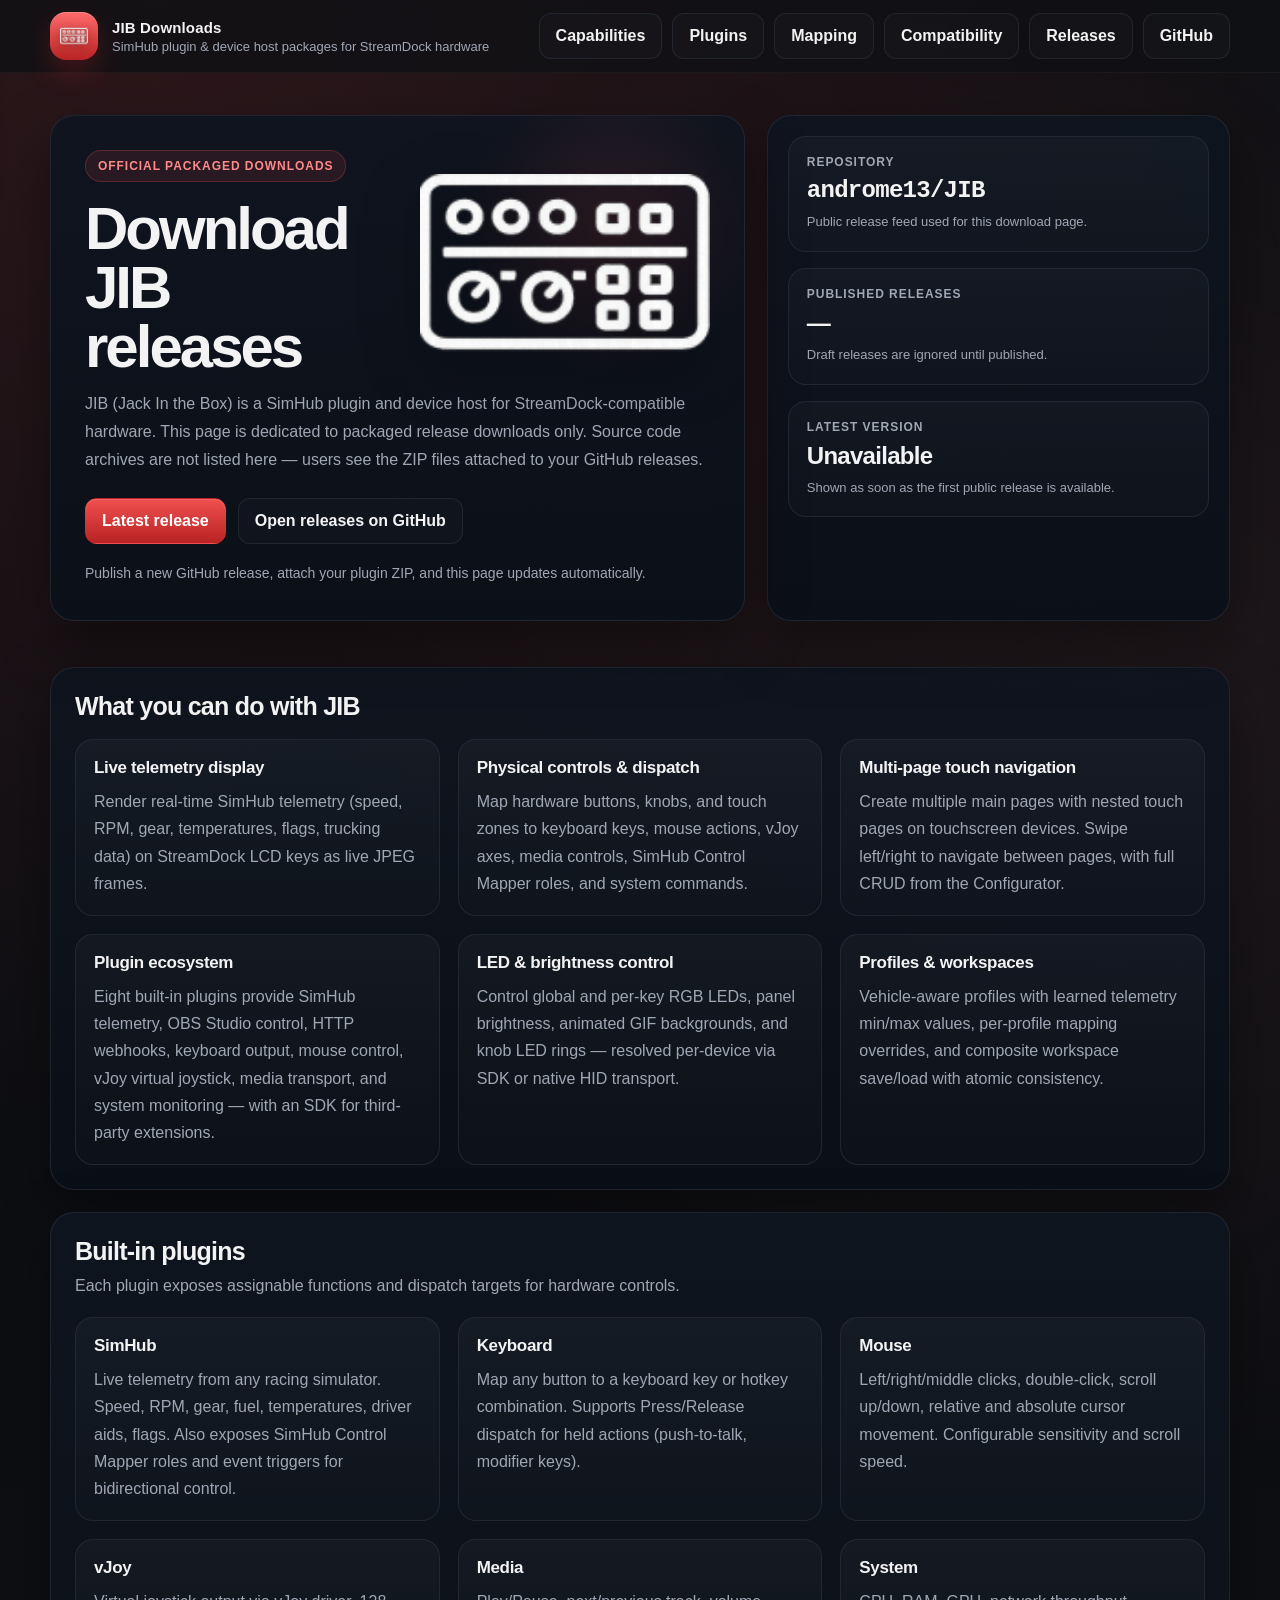
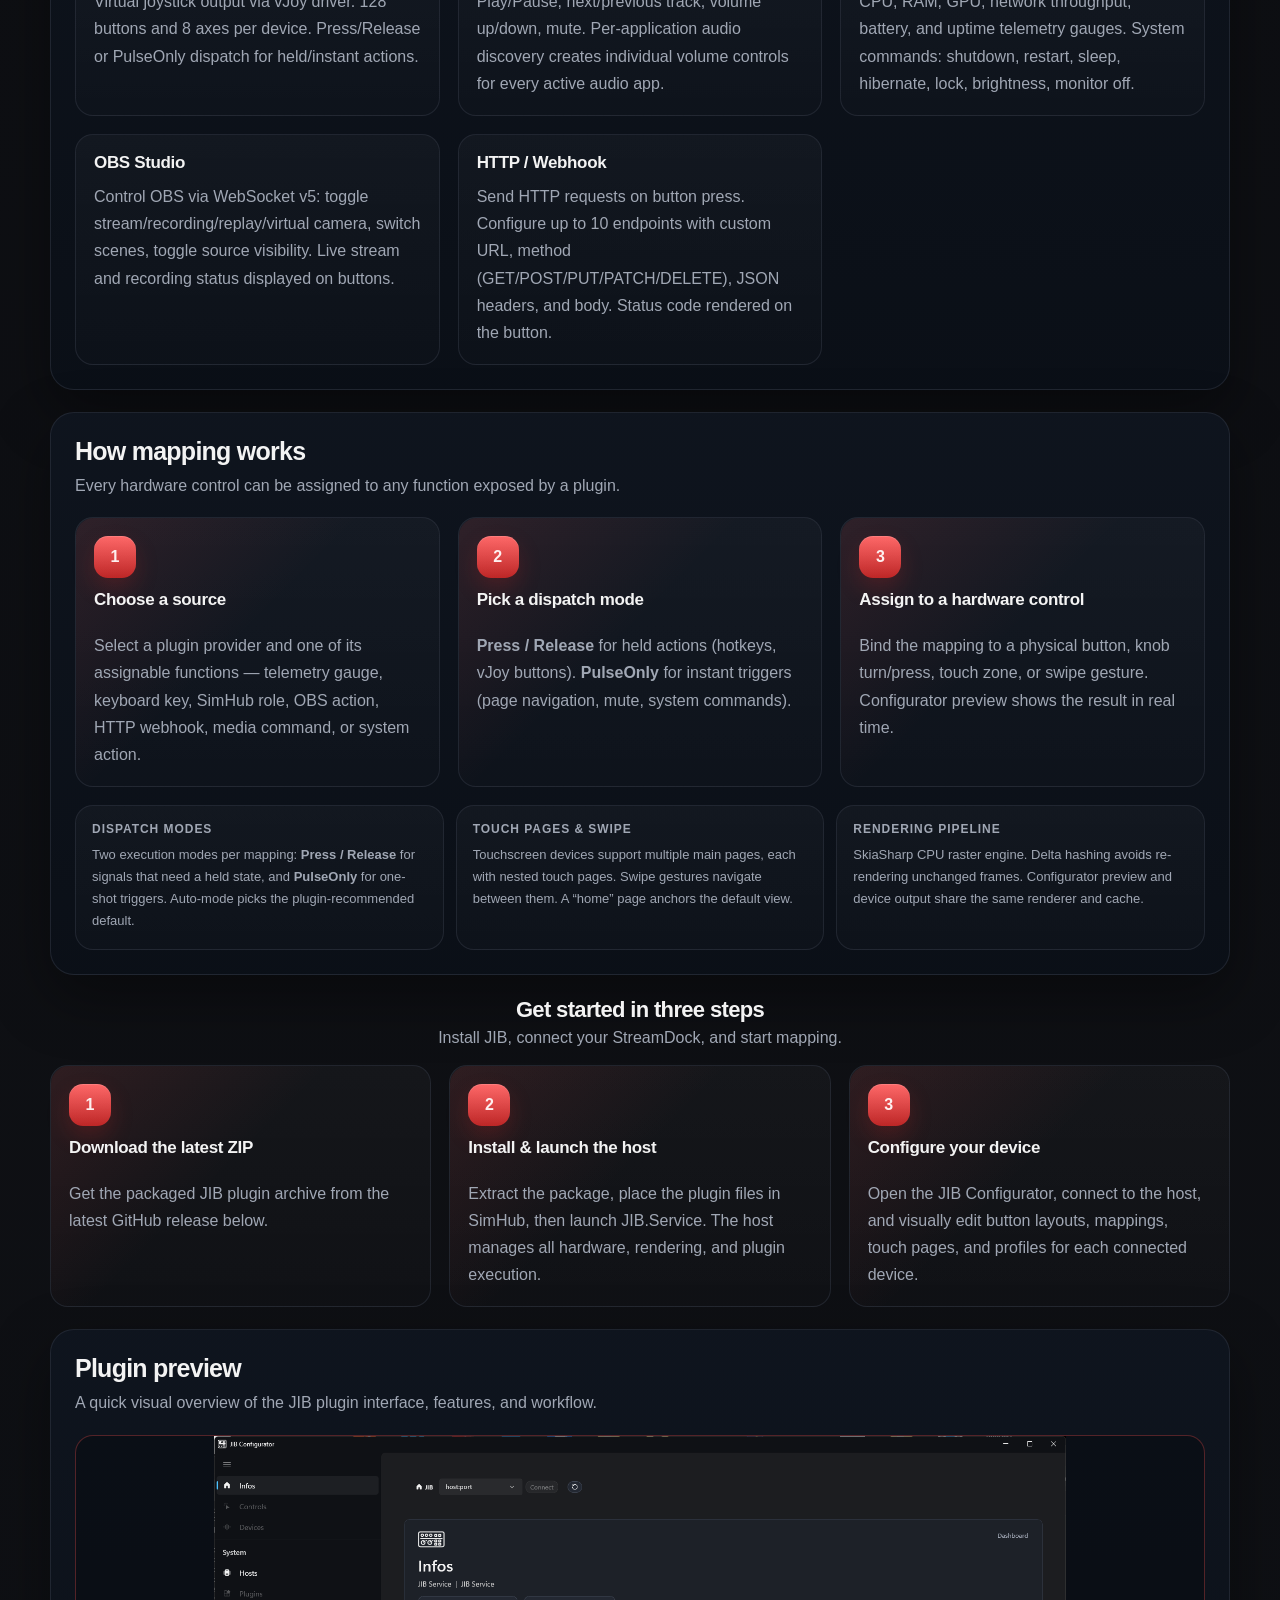
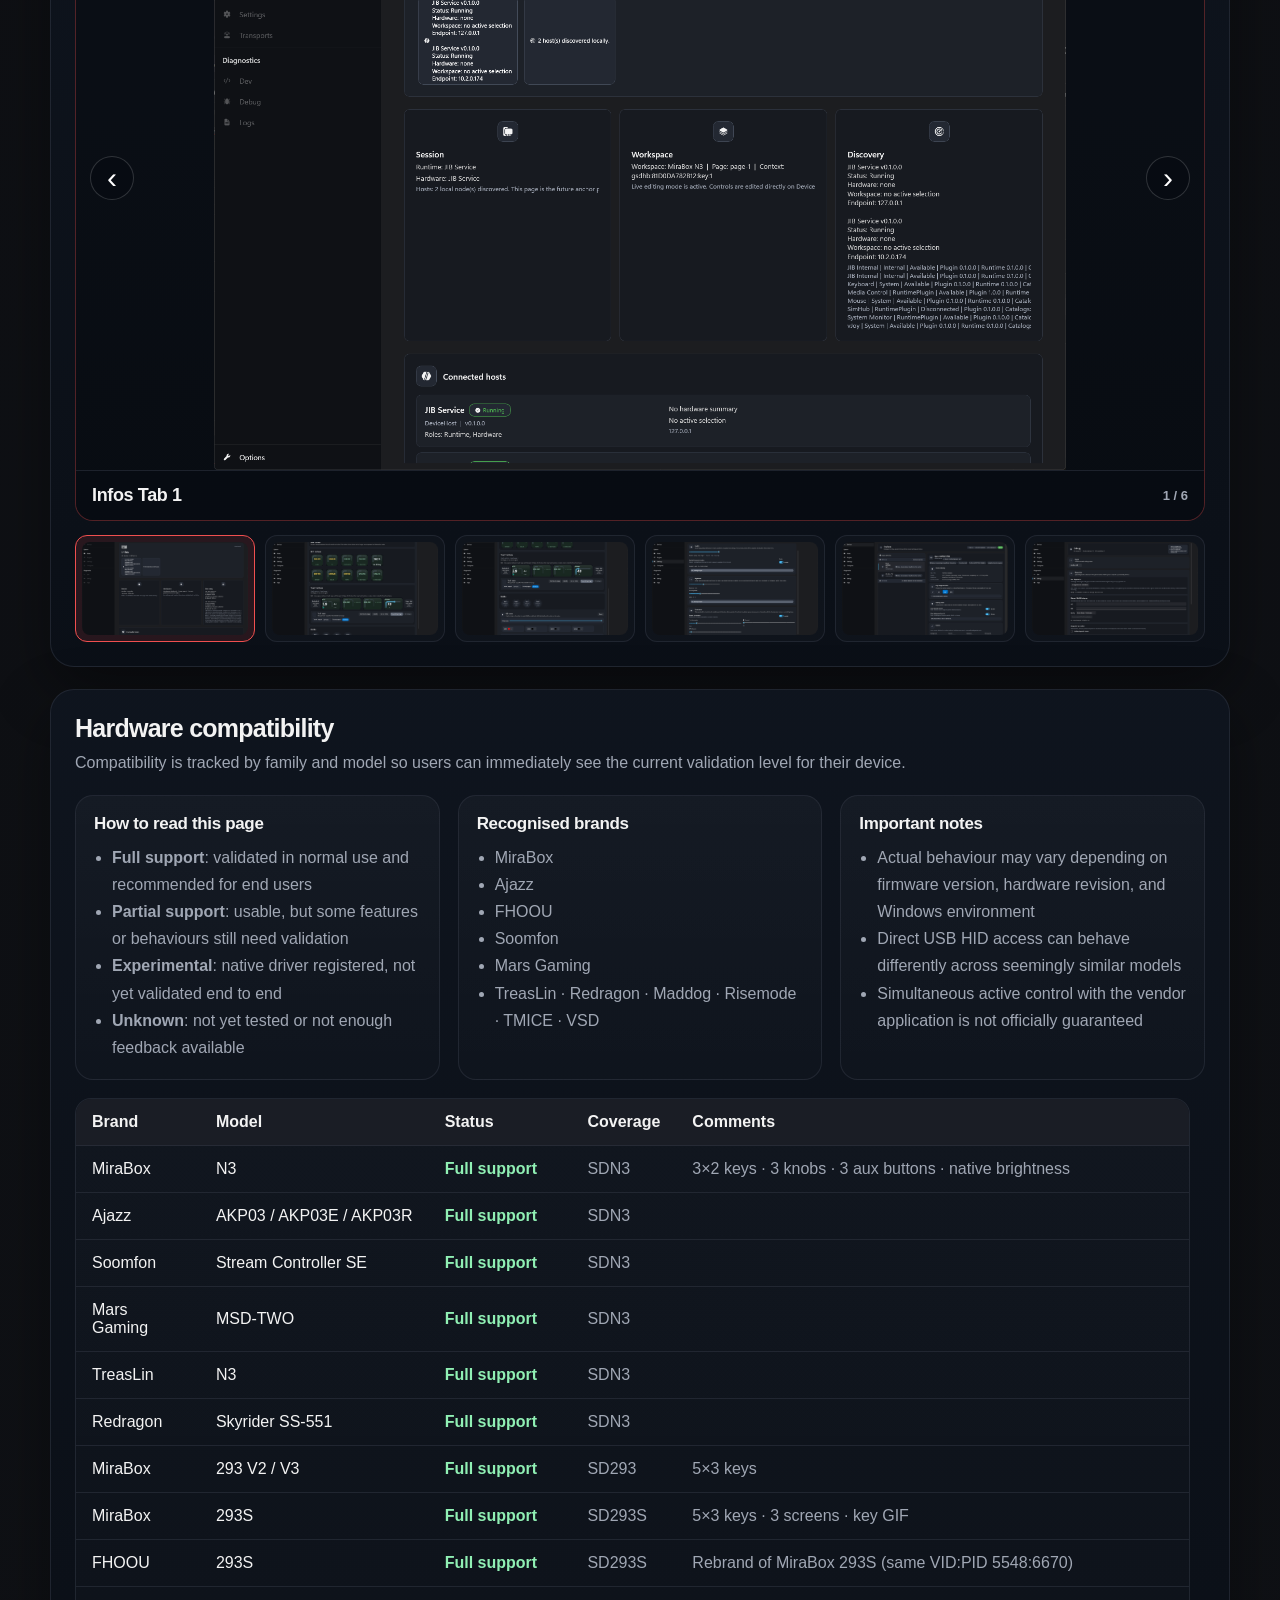
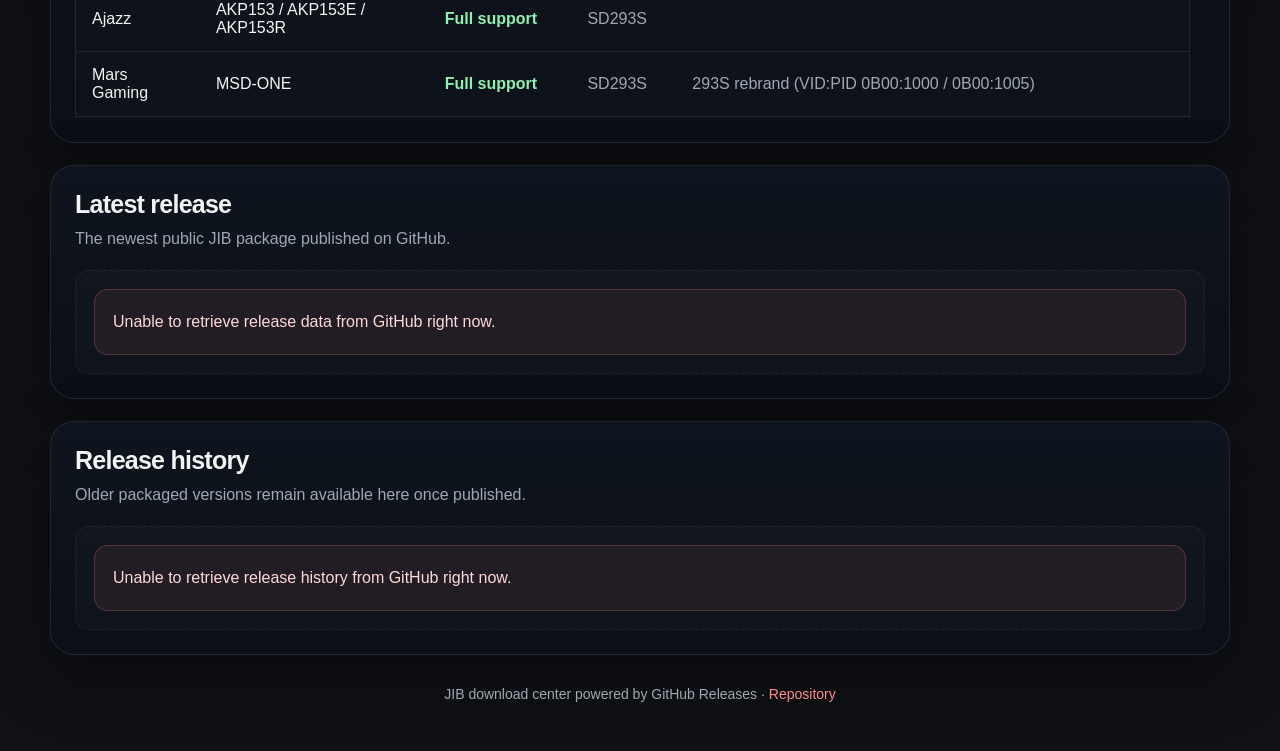
==== commit 789d1a7c: "Update index.html" ====
--- a/docs/index.html
+++ b/docs/index.html
@@ -862,7 +862,7 @@
                     </div>
                     <div class="mini-card">
                         <h3>Plugin ecosystem</h3>
-                        <p>Six built-in plugins provide SimHub telemetry, keyboard output, mouse control, vJoy virtual joystick, media transport, and system monitoring &mdash; with an SDK for third-party extensions.</p>
+                        <p>Eight built-in plugins provide SimHub telemetry, OBS Studio control, HTTP webhooks, keyboard output, mouse control, vJoy virtual joystick, media transport, and system monitoring &mdash; with an SDK for third-party extensions.</p>
                     </div>
                     <div class="mini-card">
                         <h3>LED &amp; brightness control</h3>
@@ -909,6 +909,14 @@
                         <h3>System</h3>
                         <p>CPU, RAM, GPU, network throughput, battery, and uptime telemetry gauges. System commands: shutdown, restart, sleep, hibernate, lock, brightness, monitor off.</p>
                     </div>
+                    <div class="mini-card">
+                        <h3>OBS Studio</h3>
+                        <p>Control OBS via WebSocket v5: toggle stream/recording/replay/virtual camera, switch scenes, toggle source visibility. Live stream and recording status displayed on buttons.</p>
+                    </div>
+                    <div class="mini-card">
+                        <h3>HTTP / Webhook</h3>
+                        <p>Send HTTP requests on button press. Configure up to 10 endpoints with custom URL, method (GET/POST/PUT/PATCH/DELETE), JSON headers, and body. Status code rendered on the button.</p>
+                    </div>
                 </div>
             </div>
         </section>
@@ -925,7 +933,7 @@
                     <div class="mini-card step-card">
                         <div class="step-badge">1</div>
                         <h3>Choose a source</h3>
-                        <p>Select a plugin provider and one of its assignable functions &mdash; telemetry gauge, keyboard key, SimHub role, media command, or system action.</p>
+                        <p>Select a plugin provider and one of its assignable functions &mdash; telemetry gauge, keyboard key, SimHub role, OBS action, HTTP webhook, media command, or system action.</p>
                     </div>
                     <div class="mini-card step-card">
                         <div class="step-badge">2</div>
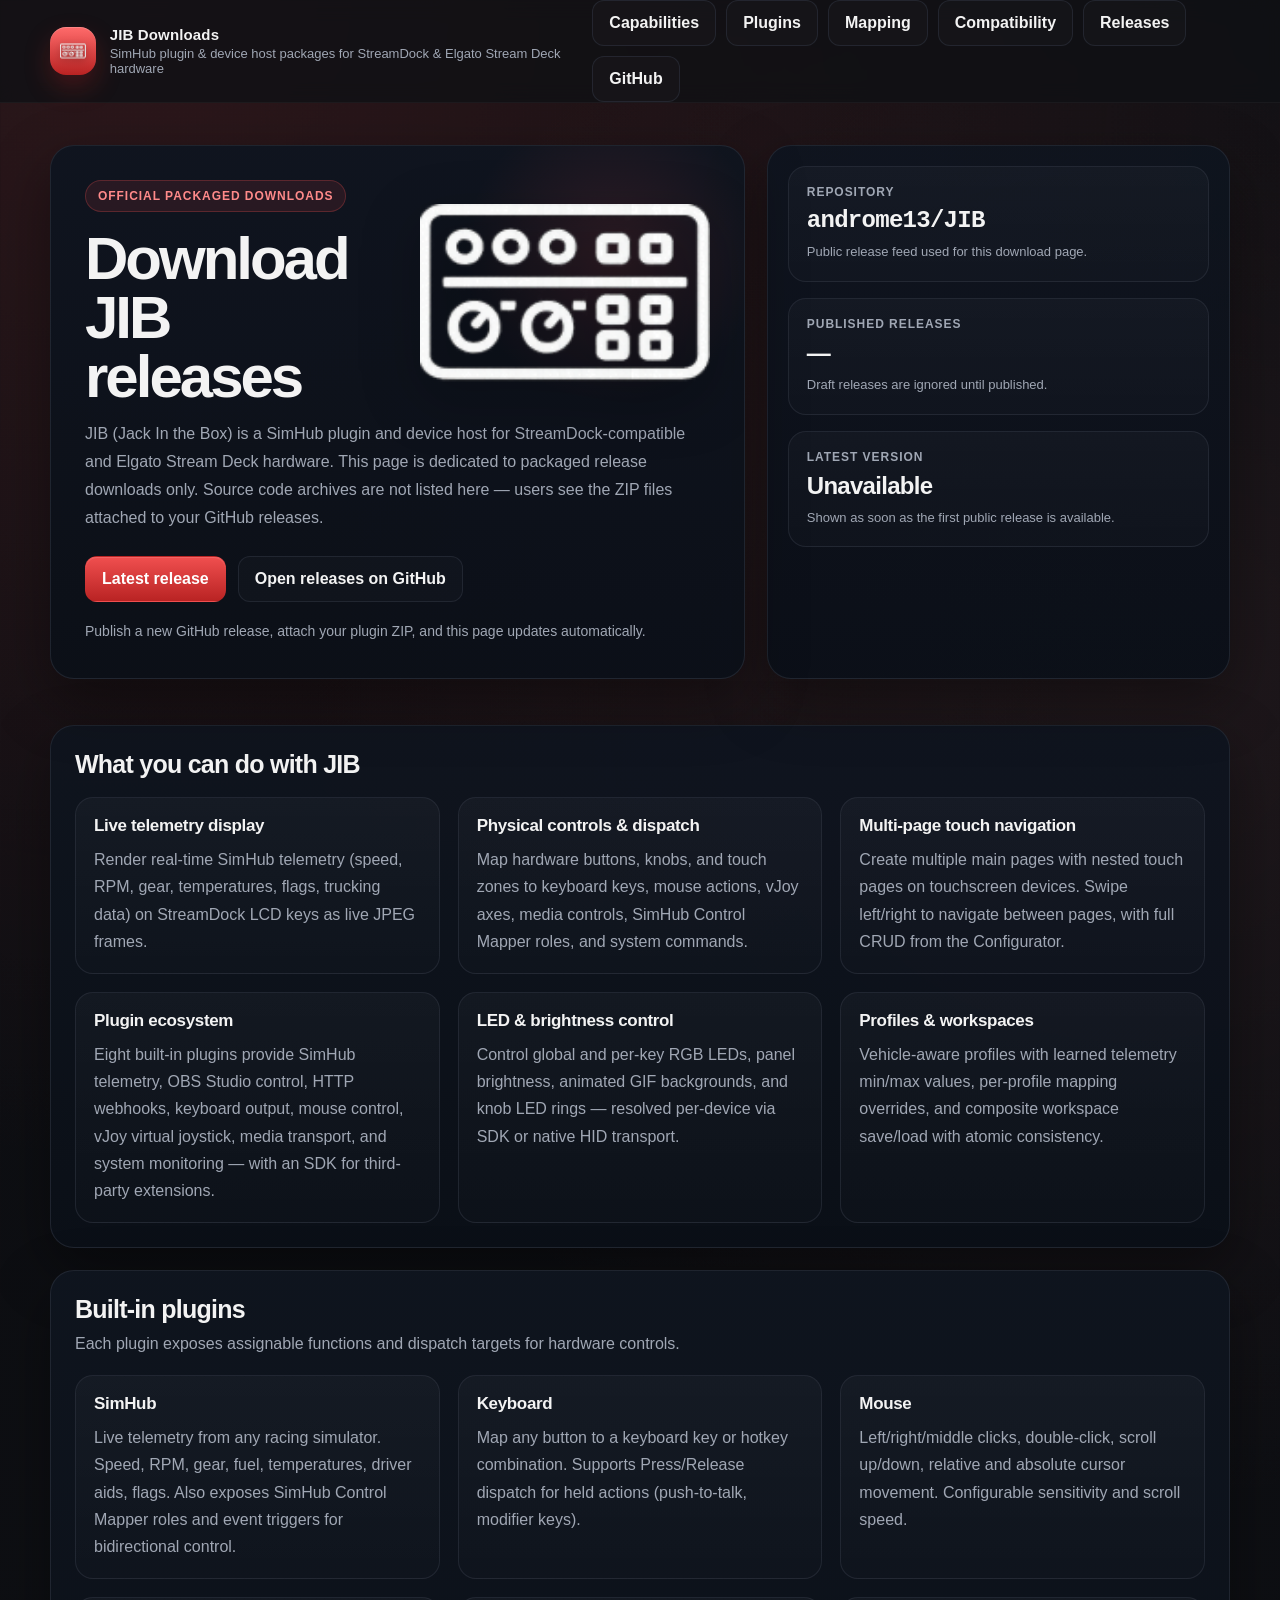
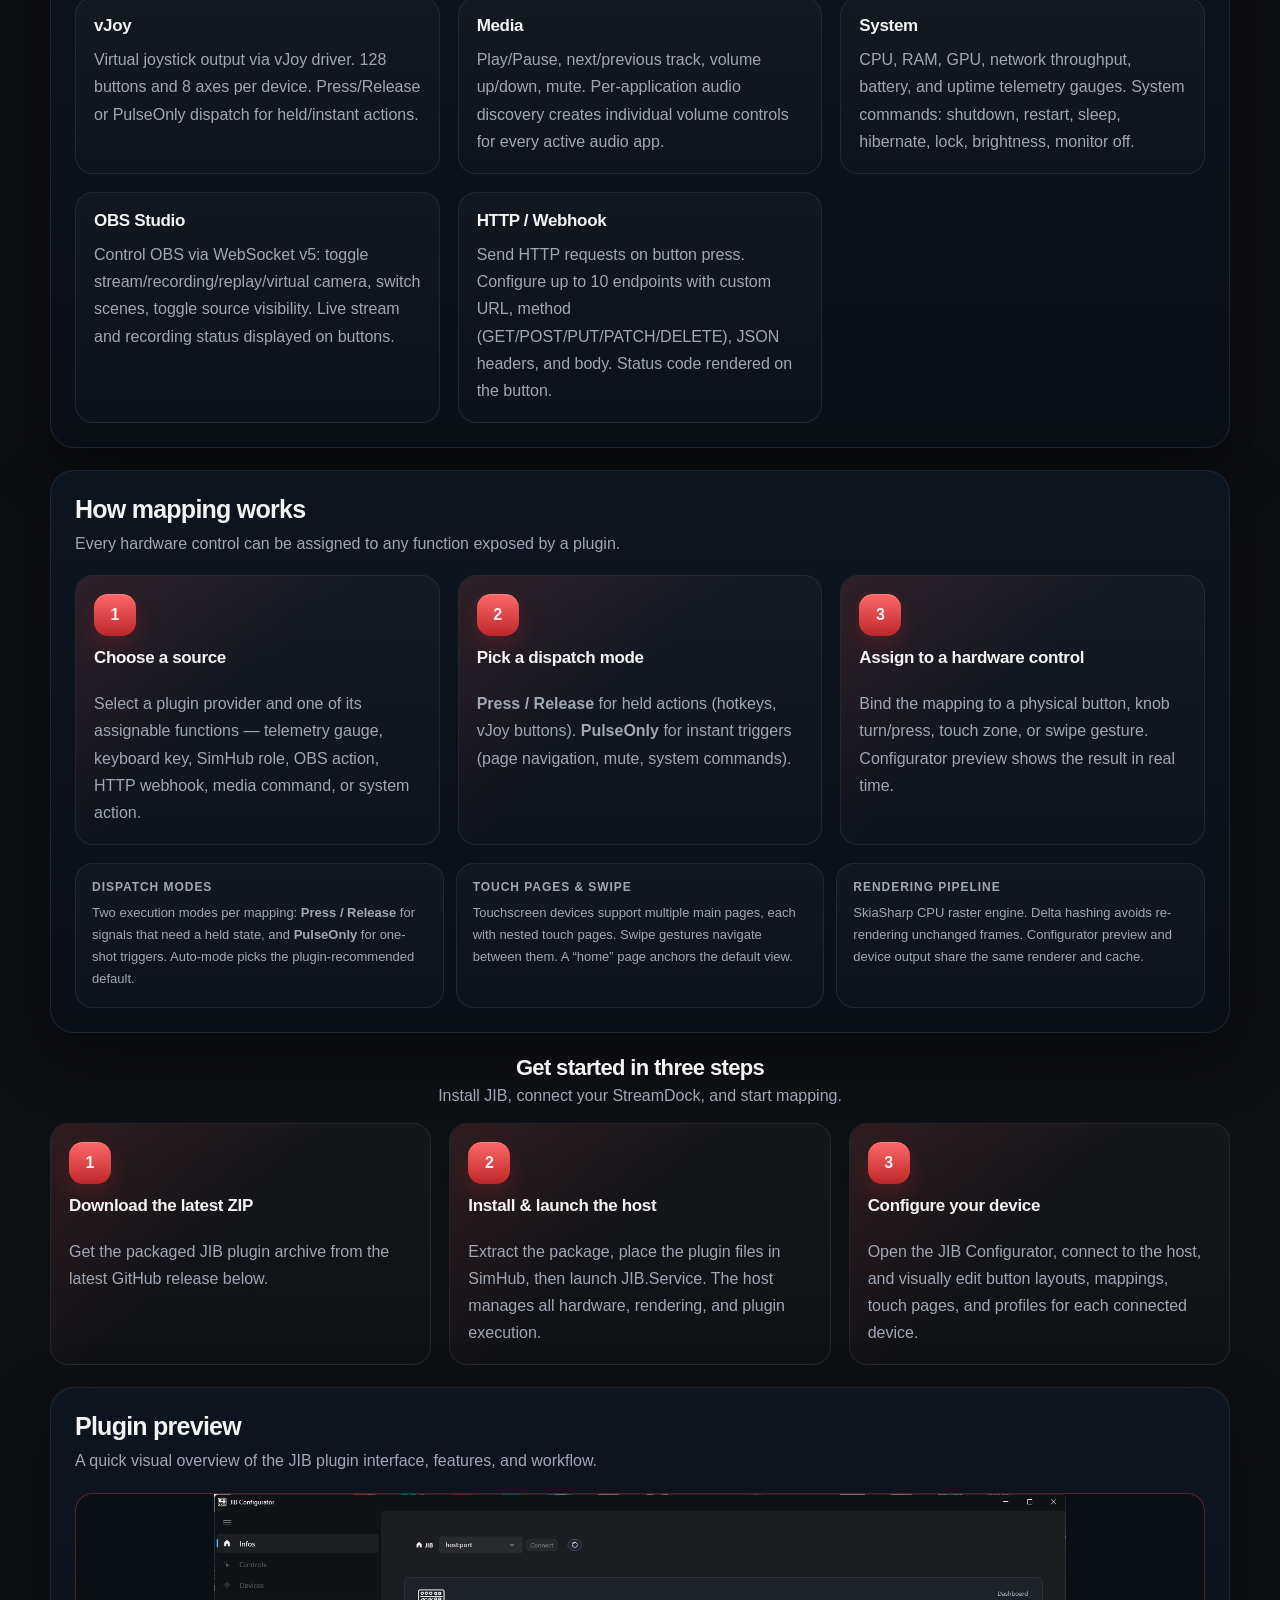
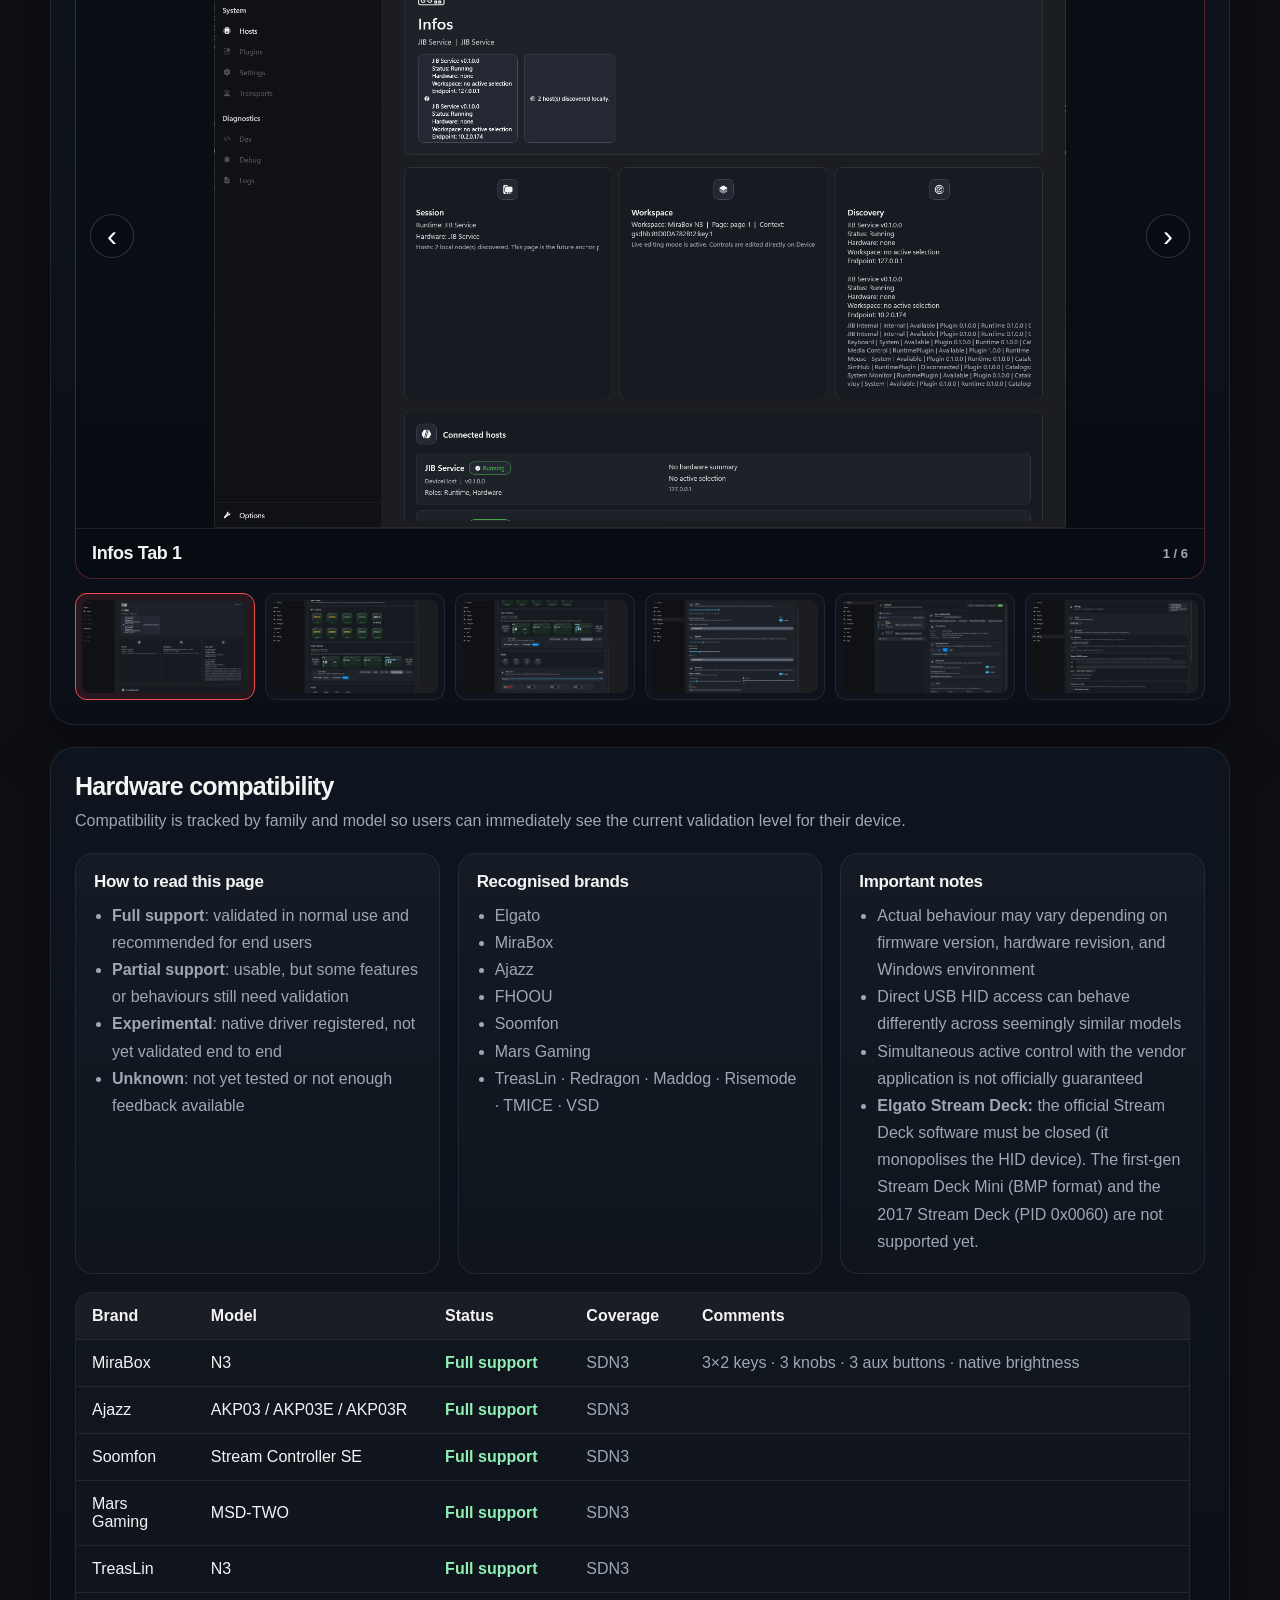
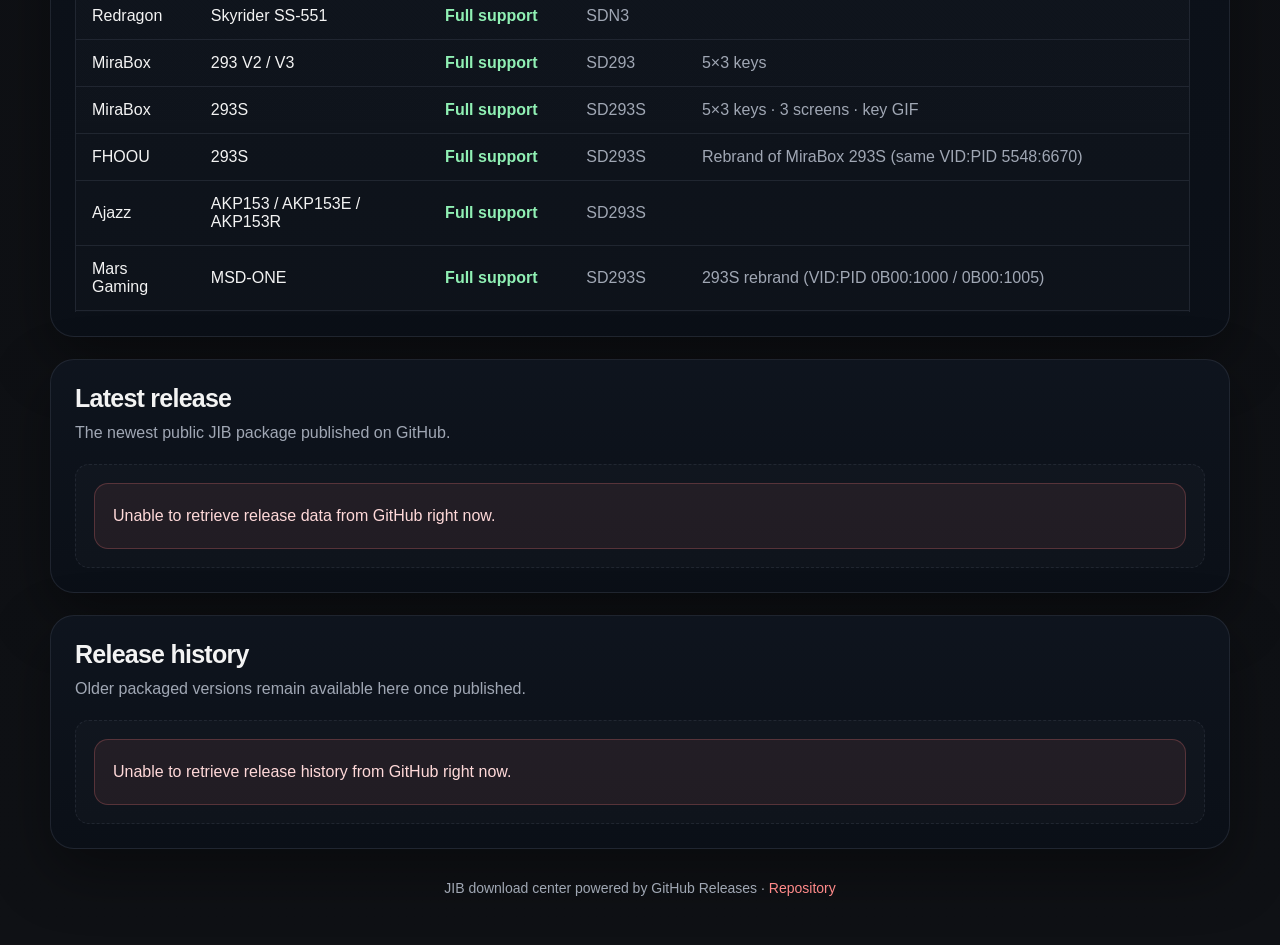
==== commit c90d1121: "Update index.html" ====
--- a/docs/index.html
+++ b/docs/index.html
@@ -783,7 +783,7 @@
                 </div>
                 <div class="brand-text">
                     <strong>JIB Downloads</strong>
-                    <span>SimHub plugin &amp; device host packages for StreamDock hardware</span>
+                    <span>SimHub plugin &amp; device host packages for StreamDock &amp; Elgato Stream Deck hardware</span>
                 </div>
             </div>
             <nav class="nav">
@@ -809,7 +809,7 @@
                         <img class="hero-logo" src="logo.png" alt="JIB SimHub" />
                     </div>
                     <p class="hero-copy">
-                        JIB (Jack In the Box) is a SimHub plugin and device host for StreamDock-compatible hardware.
+                        JIB (Jack In the Box) is a SimHub plugin and device host for StreamDock-compatible and Elgato Stream Deck hardware.
                         This page is dedicated to packaged release downloads only.
                         Source code archives are not listed here &mdash; users see the ZIP files attached to your GitHub releases.
                     </p>
@@ -1018,6 +1018,7 @@
                     <div class="mini-card">
                         <h3>Recognised brands</h3>
                         <ul>
+                            <li>Elgato</li>
                             <li>MiraBox</li>
                             <li>Ajazz</li>
                             <li>FHOOU</li>
@@ -1032,6 +1033,7 @@
                             <li>Actual behaviour may vary depending on firmware version, hardware revision, and Windows environment</li>
                             <li>Direct USB HID access can behave differently across seemingly similar models</li>
                             <li>Simultaneous active control with the vendor application is not officially guaranteed</li>
+                            <li><strong>Elgato Stream Deck:</strong> the official Stream Deck software must be closed (it monopolises the HID device). The first-gen Stream Deck Mini (BMP format) and the 2017 Stream Deck (PID 0x0060) are not supported yet.</li>
                         </ul>
                     </div>
                 </div>
@@ -1222,6 +1224,44 @@
                                 <td style="padding:14px 16px; color:var(--muted); font-weight:800;">Experimental</td>
                                 <td style="padding:14px 16px; color:var(--muted);">K1Pro</td>
                                 <td style="padding:14px 16px; color:var(--muted);">3&times;2 keys &middot; 3 knobs &middot; Key GIF &middot; pending end-to-end validation</td>
+                            </tr>
+                            <tr style="border-top:2px solid rgba(240,79,79,0.28);">
+                                <td colspan="5" style="padding:14px 16px; color:var(--accent-2); font-weight:700; font-size:1.02em;">Elgato Stream Deck &mdash; new hardware plugin (untested, initial development)</td>
+                            </tr>
+                            <tr>
+                                <td style="padding:14px 16px; border-bottom:1px solid var(--line);">Elgato</td>
+                                <td style="padding:14px 16px; border-bottom:1px solid var(--line);">Stream Deck Classic / Mk.2 / Module 15</td>
+                                <td style="padding:14px 16px; border-bottom:1px solid var(--line); color:var(--warning); font-weight:800;">New &middot; Untested</td>
+                                <td style="padding:14px 16px; border-bottom:1px solid var(--line); color:var(--muted);">SDClassic</td>
+                                <td style="padding:14px 16px; border-bottom:1px solid var(--line); color:var(--muted);">5&times;3 keys (72&times;72) &middot; 480&times;272 LCD &middot; JPEG &middot; rotation 180&deg;</td>
+                            </tr>
+                            <tr>
+                                <td style="padding:14px 16px; border-bottom:1px solid var(--line);">Elgato</td>
+                                <td style="padding:14px 16px; border-bottom:1px solid var(--line);">Stream Deck XL / Module 32</td>
+                                <td style="padding:14px 16px; border-bottom:1px solid var(--line); color:var(--warning); font-weight:800;">New &middot; Untested</td>
+                                <td style="padding:14px 16px; border-bottom:1px solid var(--line); color:var(--muted);">SDDXL</td>
+                                <td style="padding:14px 16px; border-bottom:1px solid var(--line); color:var(--muted);">8&times;4 keys (96&times;96) &middot; 1024&times;600 LCD &middot; JPEG &middot; rotation 180&deg;</td>
+                            </tr>
+                            <tr>
+                                <td style="padding:14px 16px; border-bottom:1px solid var(--line);">Elgato</td>
+                                <td style="padding:14px 16px; border-bottom:1px solid var(--line);">Stream Deck Neo</td>
+                                <td style="padding:14px 16px; border-bottom:1px solid var(--line); color:var(--warning); font-weight:800;">New &middot; Untested</td>
+                                <td style="padding:14px 16px; border-bottom:1px solid var(--line); color:var(--muted);">SDNEO</td>
+                                <td style="padding:14px 16px; border-bottom:1px solid var(--line); color:var(--muted);">4&times;2 keys (96&times;96) + 2 sensors &middot; 480&times;320 LCD + 248&times;58 window &middot; JPEG &middot; rotation 180&deg;</td>
+                            </tr>
+                            <tr>
+                                <td style="padding:14px 16px; border-bottom:1px solid var(--line);">Elgato</td>
+                                <td style="padding:14px 16px; border-bottom:1px solid var(--line);">Stream Deck +</td>
+                                <td style="padding:14px 16px; border-bottom:1px solid var(--line); color:var(--warning); font-weight:800;">New &middot; Untested</td>
+                                <td style="padding:14px 16px; border-bottom:1px solid var(--line); color:var(--muted);">SDPLUS</td>
+                                <td style="padding:14px 16px; border-bottom:1px solid var(--line); color:var(--muted);">4&times;2 keys (120&times;120) + 4 encoders &middot; 800&times;480 LCD + touch window 800&times;100 &middot; JPEG &middot; no rotation</td>
+                            </tr>
+                            <tr>
+                                <td style="padding:14px 16px;">Elgato</td>
+                                <td style="padding:14px 16px;">Stream Deck + XL</td>
+                                <td style="padding:14px 16px; color:var(--warning); font-weight:800;">New &middot; Untested</td>
+                                <td style="padding:14px 16px; color:var(--muted);">SDPLUSXL</td>
+                                <td style="padding:14px 16px; color:var(--muted);">9&times;4 keys (112&times;112) + 6 encoders &middot; 1280&times;800 LCD + touch window 1200&times;100 &middot; JPEG &middot; rotation 270&deg;</td>
                             </tr>
                         </tbody>
                     </table>
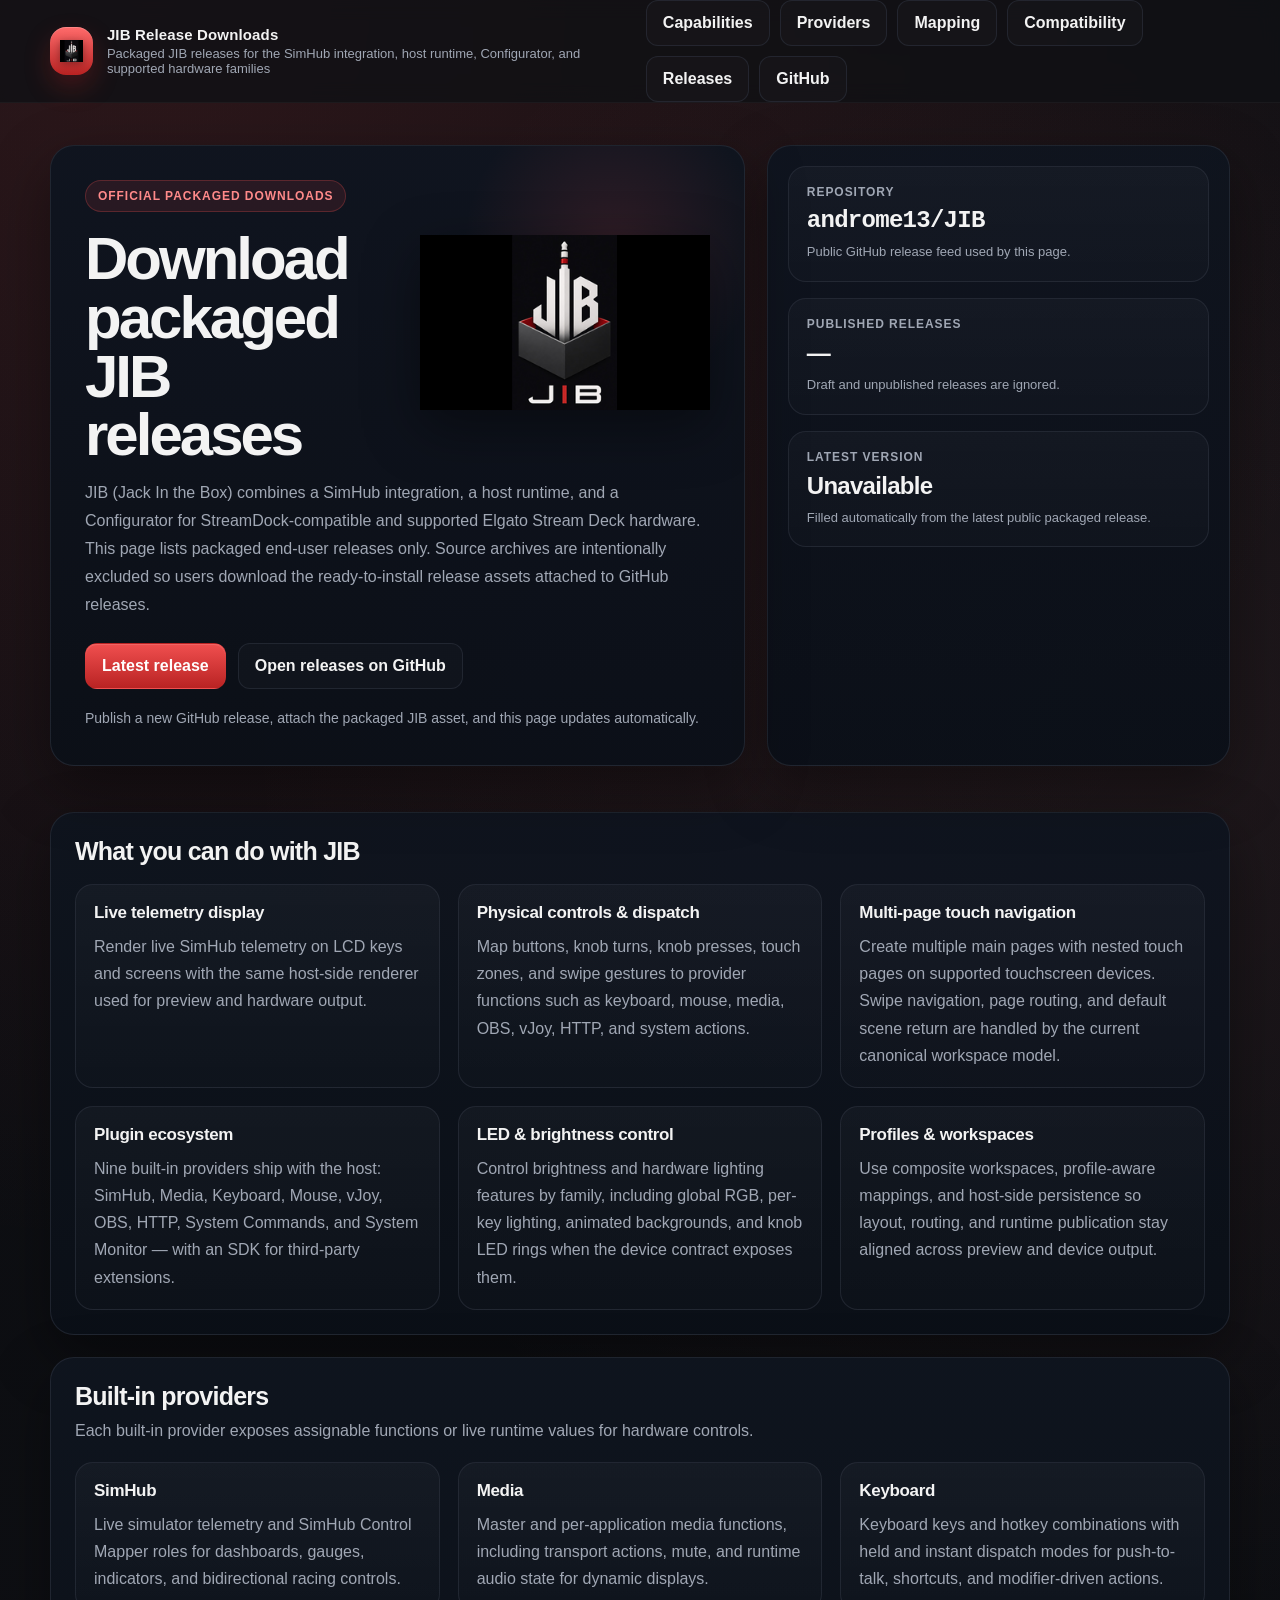
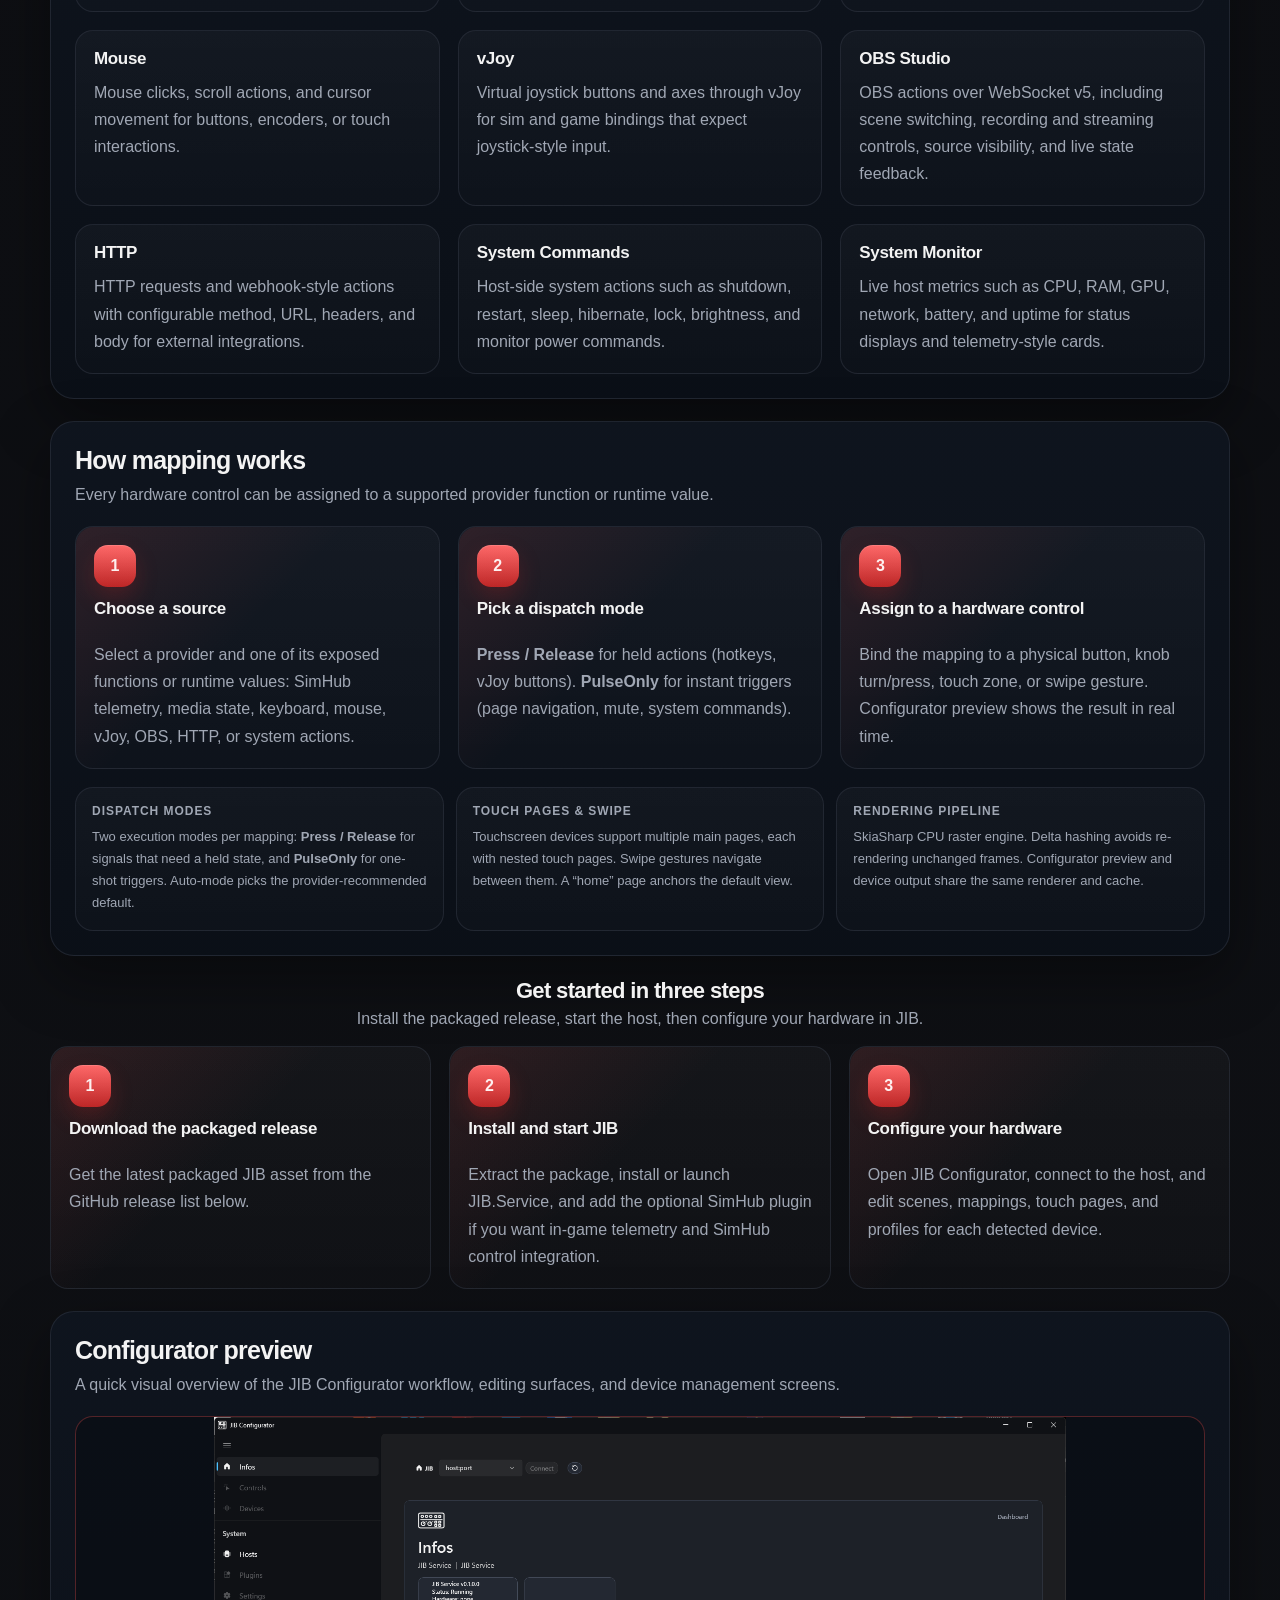
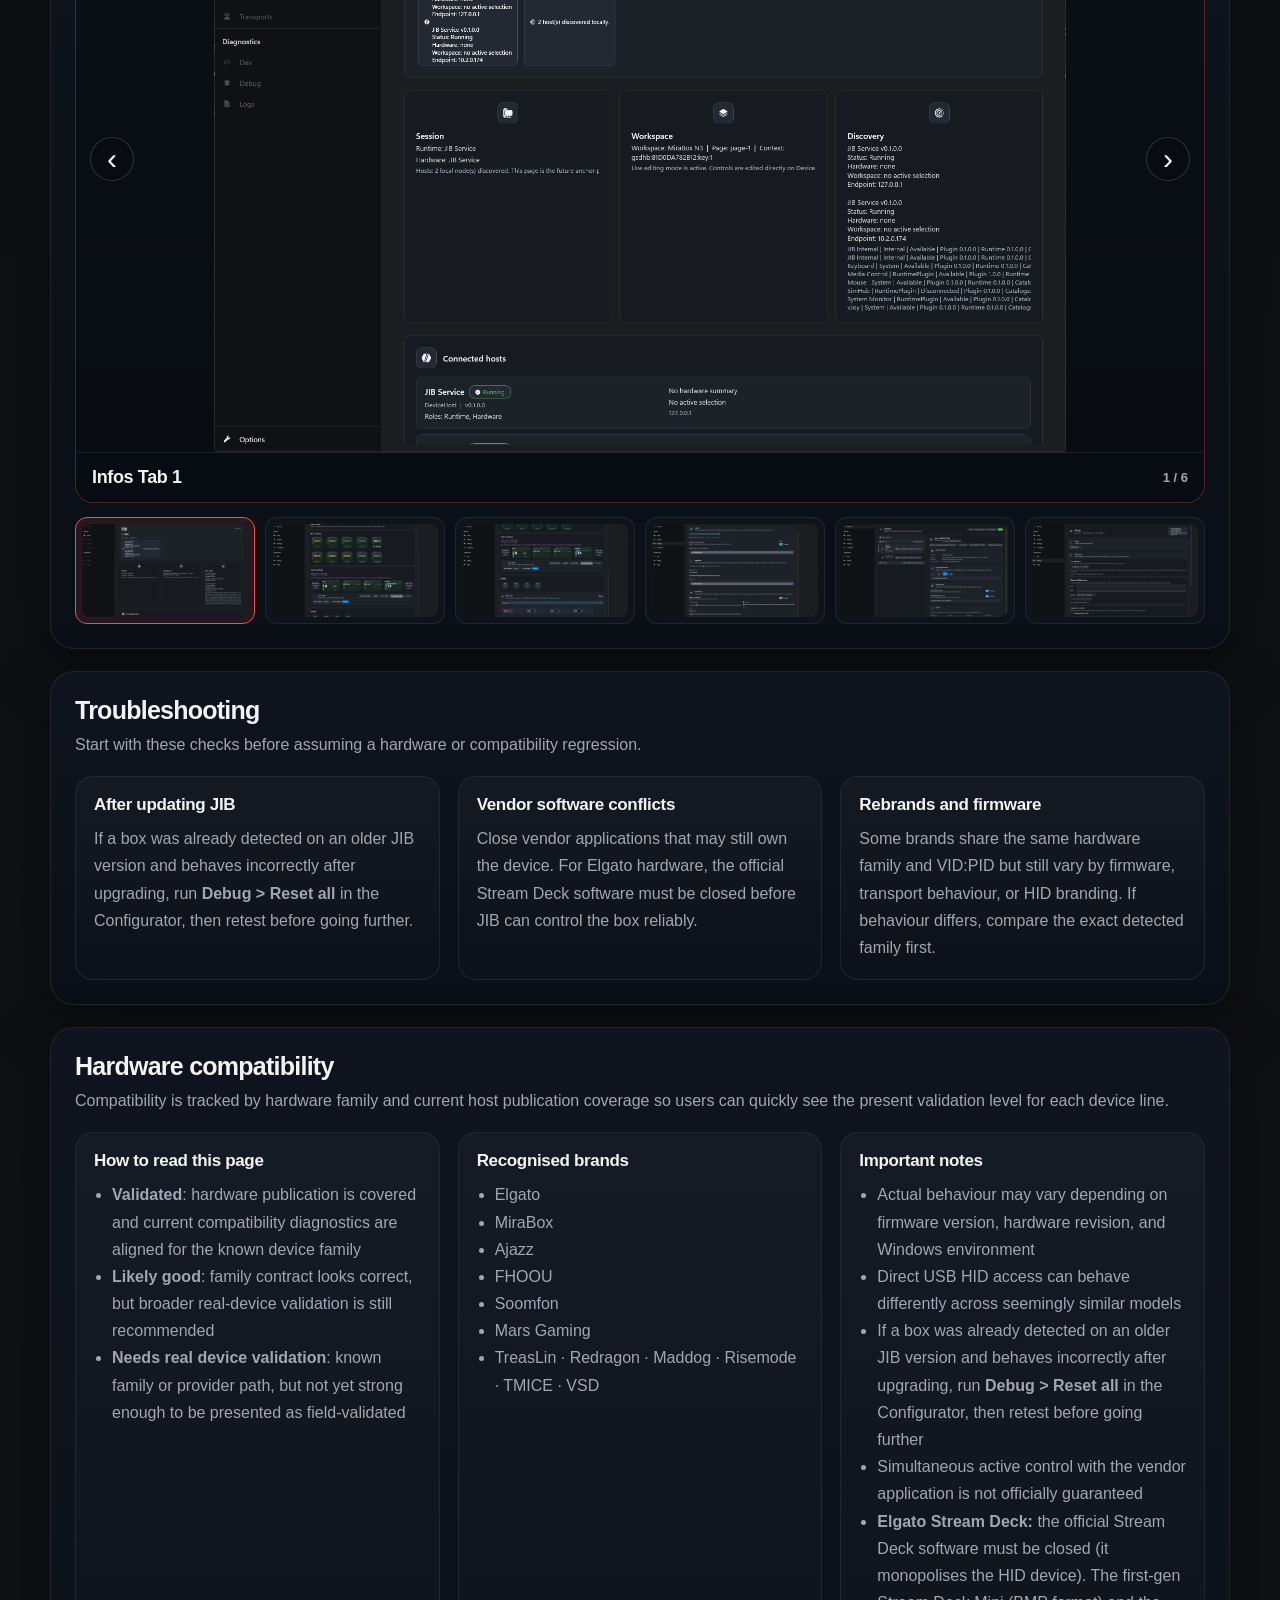
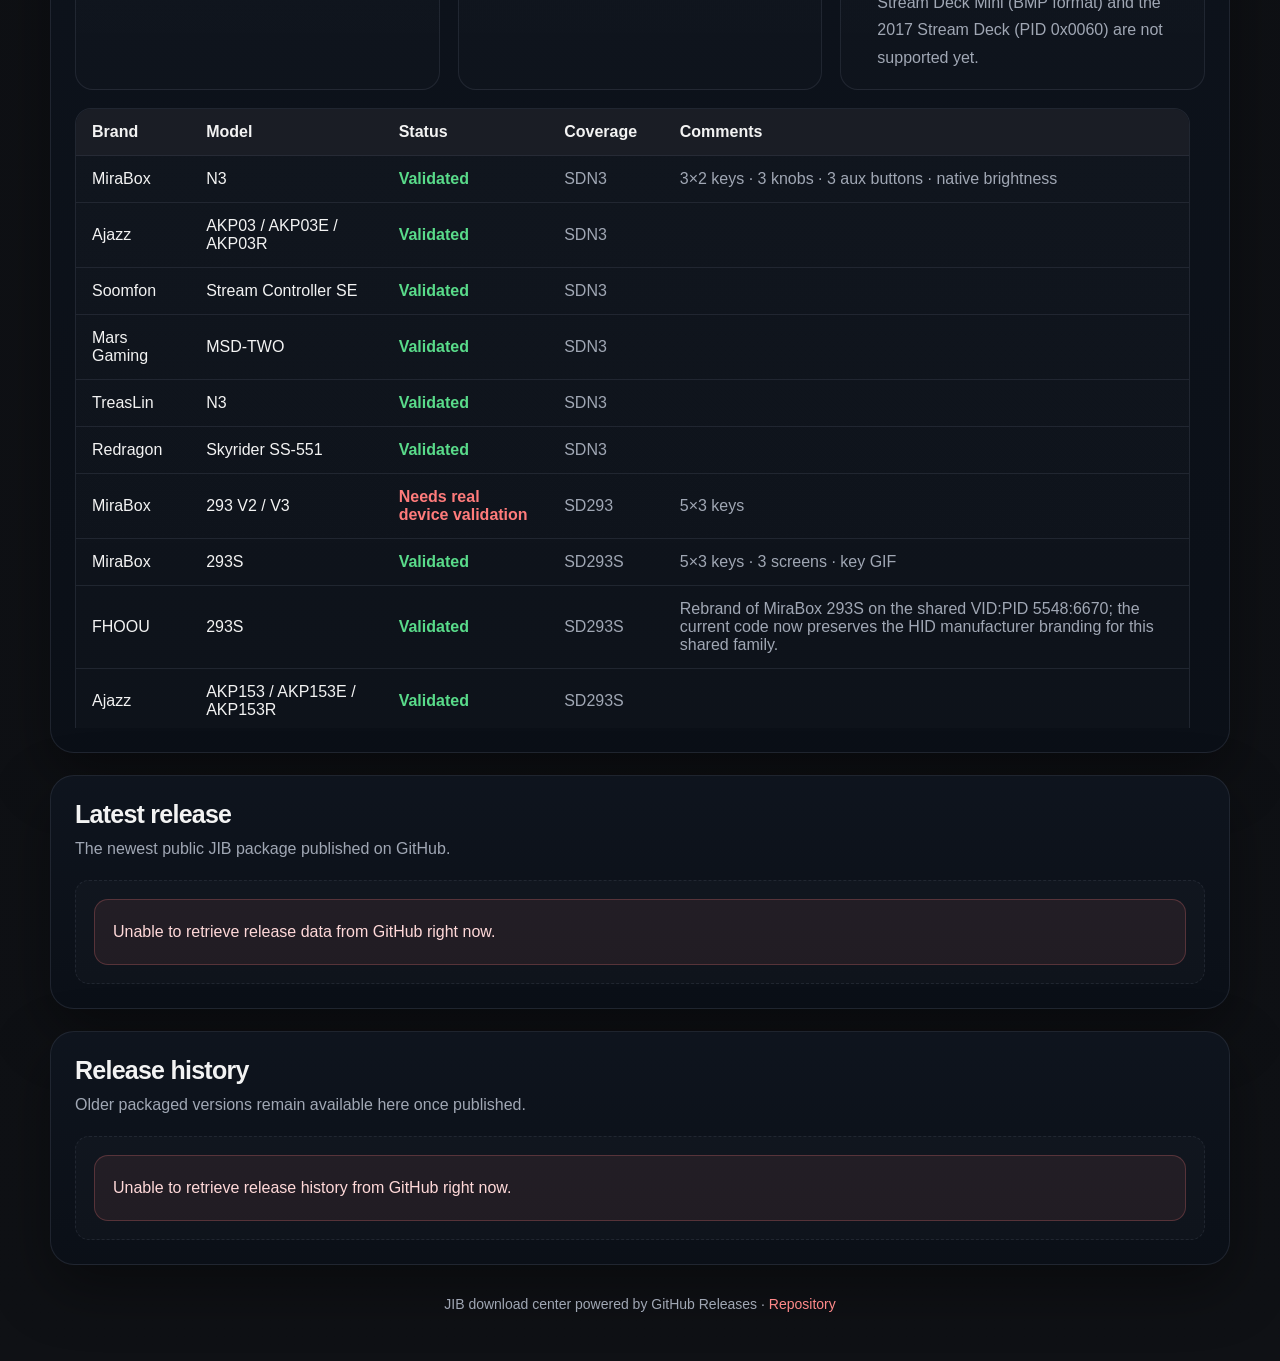
==== commit 4d490c38: "Add files via upload" ====
--- a/docs/index.html
+++ b/docs/index.html
@@ -3,7 +3,7 @@
 <head>
     <meta charset="UTF-8" />
     <meta name="viewport" content="width=device-width, initial-scale=1.0" />
-    <title>JIB Downloads</title>
+    <title>JIB Release Downloads</title>
     <link rel="icon" href="./icon.png" sizes="any" />
     <style>
         :root {
@@ -782,13 +782,13 @@
                     <img src="icon.png" alt="JIB" />
                 </div>
                 <div class="brand-text">
-                    <strong>JIB Downloads</strong>
-                    <span>SimHub plugin &amp; device host packages for StreamDock &amp; Elgato Stream Deck hardware</span>
+                    <strong>JIB Release Downloads</strong>
+                    <span>Packaged JIB releases for the SimHub integration, host runtime, Configurator, and supported hardware families</span>
                 </div>
             </div>
             <nav class="nav">
                 <a href="#capabilities">Capabilities</a>
-                <a href="#plugins">Plugins</a>
+                <a href="#providers">Providers</a>
                 <a href="#mapping">Mapping</a>
                 <a href="#compatibility">Compatibility</a>
                 <a href="#latest">Releases</a>
@@ -804,21 +804,21 @@
                     <div class="hero-heading">
                         <div>
                             <div class="eyebrow">Official packaged downloads</div>
-                            <h1>Download JIB releases</h1>
+                            <h1>Download packaged JIB releases</h1>
                         </div>
                         <img class="hero-logo" src="logo.png" alt="JIB SimHub" />
                     </div>
                     <p class="hero-copy">
-                        JIB (Jack In the Box) is a SimHub plugin and device host for StreamDock-compatible and Elgato Stream Deck hardware.
-                        This page is dedicated to packaged release downloads only.
-                        Source code archives are not listed here &mdash; users see the ZIP files attached to your GitHub releases.
+                        JIB (Jack In the Box) combines a SimHub integration, a host runtime, and a Configurator for StreamDock-compatible and supported Elgato Stream Deck hardware.
+                        This page lists packaged end-user releases only.
+                        Source archives are intentionally excluded so users download the ready-to-install release assets attached to GitHub releases.
                     </p>
                     <div class="hero-actions">
                         <a class="btn btn-primary" id="heroDownloadBtn" href="#latest">Latest release</a>
                         <a class="btn btn-secondary" href="https://github.com/androme13/JIB/releases" target="_blank" rel="noopener">Open releases on GitHub</a>
                     </div>
                     <div class="hero-note">
-                        Publish a new GitHub release, attach your plugin ZIP, and this page updates automatically.
+                        Publish a new GitHub release, attach the packaged JIB asset, and this page updates automatically.
                     </div>
                 </div>
 
@@ -826,17 +826,17 @@
                     <div class="stat">
                         <div class="stat-label">Repository</div>
                         <div class="stat-value mono">androme13/JIB</div>
-                        <div class="stat-copy">Public release feed used for this download page.</div>
+                        <div class="stat-copy">Public GitHub release feed used by this page.</div>
                     </div>
                     <div class="stat">
                         <div class="stat-label">Published releases</div>
                         <div class="stat-value" id="releaseCount">-</div>
-                        <div class="stat-copy">Draft releases are ignored until published.</div>
+                        <div class="stat-copy">Draft and unpublished releases are ignored.</div>
                     </div>
                     <div class="stat">
                         <div class="stat-label">Latest version</div>
                         <div class="stat-value" id="latestVersionStat">Not published yet</div>
-                        <div class="stat-copy">Shown as soon as the first public release is available.</div>
+                        <div class="stat-copy">Filled automatically from the latest public packaged release.</div>
                     </div>
                 </aside>
             </div>
@@ -850,72 +850,76 @@
                 <div class="mini-grid">
                     <div class="mini-card">
                         <h3>Live telemetry display</h3>
-                        <p>Render real-time SimHub telemetry (speed, RPM, gear, temperatures, flags, trucking data) on StreamDock LCD keys as live JPEG frames.</p>
+                        <p>Render live SimHub telemetry on LCD keys and screens with the same host-side renderer used for preview and hardware output.</p>
                     </div>
                     <div class="mini-card">
                         <h3>Physical controls &amp; dispatch</h3>
-                        <p>Map hardware buttons, knobs, and touch zones to keyboard keys, mouse actions, vJoy axes, media controls, SimHub Control Mapper roles, and system commands.</p>
+                        <p>Map buttons, knob turns, knob presses, touch zones, and swipe gestures to provider functions such as keyboard, mouse, media, OBS, vJoy, HTTP, and system actions.</p>
                     </div>
                     <div class="mini-card">
                         <h3>Multi-page touch navigation</h3>
-                        <p>Create multiple main pages with nested touch pages on touchscreen devices. Swipe left/right to navigate between pages, with full CRUD from the Configurator.</p>
+                        <p>Create multiple main pages with nested touch pages on supported touchscreen devices. Swipe navigation, page routing, and default scene return are handled by the current canonical workspace model.</p>
                     </div>
                     <div class="mini-card">
                         <h3>Plugin ecosystem</h3>
-                        <p>Eight built-in plugins provide SimHub telemetry, OBS Studio control, HTTP webhooks, keyboard output, mouse control, vJoy virtual joystick, media transport, and system monitoring &mdash; with an SDK for third-party extensions.</p>
+                        <p>Nine built-in providers ship with the host: SimHub, Media, Keyboard, Mouse, vJoy, OBS, HTTP, System Commands, and System Monitor &mdash; with an SDK for third-party extensions.</p>
                     </div>
                     <div class="mini-card">
                         <h3>LED &amp; brightness control</h3>
-                        <p>Control global and per-key RGB LEDs, panel brightness, animated GIF backgrounds, and knob LED rings &mdash; resolved per-device via SDK or native HID transport.</p>
+                        <p>Control brightness and hardware lighting features by family, including global RGB, per-key lighting, animated backgrounds, and knob LED rings when the device contract exposes them.</p>
                     </div>
                     <div class="mini-card">
                         <h3>Profiles &amp; workspaces</h3>
-                        <p>Vehicle-aware profiles with learned telemetry min/max values, per-profile mapping overrides, and composite workspace save/load with atomic consistency.</p>
+                        <p>Use composite workspaces, profile-aware mappings, and host-side persistence so layout, routing, and runtime publication stay aligned across preview and device output.</p>
                     </div>
                 </div>
             </div>
         </section>
 
-        <section class="section" id="plugins">
+        <section class="section" id="providers">
             <div class="card section-card">
                 <div class="section-head">
                     <div>
-                        <h2>Built-in plugins</h2>
-                        <p>Each plugin exposes assignable functions and dispatch targets for hardware controls.</p>
+                        <h2>Built-in providers</h2>
+                        <p>Each built-in provider exposes assignable functions or live runtime values for hardware controls.</p>
                     </div>
                 </div>
                 <div class="mini-grid">
                     <div class="mini-card">
                         <h3>SimHub</h3>
-                        <p>Live telemetry from any racing simulator. Speed, RPM, gear, fuel, temperatures, driver aids, flags. Also exposes SimHub Control Mapper roles and event triggers for bidirectional control.</p>
+                        <p>Live simulator telemetry and SimHub Control Mapper roles for dashboards, gauges, indicators, and bidirectional racing controls.</p>
+                    </div>
+                    <div class="mini-card">
+                        <h3>Media</h3>
+                        <p>Master and per-application media functions, including transport actions, mute, and runtime audio state for dynamic displays.</p>
                     </div>
                     <div class="mini-card">
                         <h3>Keyboard</h3>
-                        <p>Map any button to a keyboard key or hotkey combination. Supports Press/Release dispatch for held actions (push-to-talk, modifier keys).</p>
+                        <p>Keyboard keys and hotkey combinations with held and instant dispatch modes for push-to-talk, shortcuts, and modifier-driven actions.</p>
                     </div>
                     <div class="mini-card">
                         <h3>Mouse</h3>
-                        <p>Left/right/middle clicks, double-click, scroll up/down, relative and absolute cursor movement. Configurable sensitivity and scroll speed.</p>
+                        <p>Mouse clicks, scroll actions, and cursor movement for buttons, encoders, or touch interactions.</p>
                     </div>
                     <div class="mini-card">
                         <h3>vJoy</h3>
-                        <p>Virtual joystick output via vJoy driver. 128 buttons and 8 axes per device. Press/Release or PulseOnly dispatch for held/instant actions.</p>
-                    </div>
-                    <div class="mini-card">
-                        <h3>Media</h3>
-                        <p>Play/Pause, next/previous track, volume up/down, mute. Per-application audio discovery creates individual volume controls for every active audio app.</p>
-                    </div>
-                    <div class="mini-card">
-                        <h3>System</h3>
-                        <p>CPU, RAM, GPU, network throughput, battery, and uptime telemetry gauges. System commands: shutdown, restart, sleep, hibernate, lock, brightness, monitor off.</p>
+                        <p>Virtual joystick buttons and axes through vJoy for sim and game bindings that expect joystick-style input.</p>
                     </div>
                     <div class="mini-card">
                         <h3>OBS Studio</h3>
-                        <p>Control OBS via WebSocket v5: toggle stream/recording/replay/virtual camera, switch scenes, toggle source visibility. Live stream and recording status displayed on buttons.</p>
-                    </div>
-                    <div class="mini-card">
-                        <h3>HTTP / Webhook</h3>
-                        <p>Send HTTP requests on button press. Configure up to 10 endpoints with custom URL, method (GET/POST/PUT/PATCH/DELETE), JSON headers, and body. Status code rendered on the button.</p>
+                        <p>OBS actions over WebSocket v5, including scene switching, recording and streaming controls, source visibility, and live state feedback.</p>
+                    </div>
+                    <div class="mini-card">
+                        <h3>HTTP</h3>
+                        <p>HTTP requests and webhook-style actions with configurable method, URL, headers, and body for external integrations.</p>
+                    </div>
+                    <div class="mini-card">
+                        <h3>System Commands</h3>
+                        <p>Host-side system actions such as shutdown, restart, sleep, hibernate, lock, brightness, and monitor power commands.</p>
+                    </div>
+                    <div class="mini-card">
+                        <h3>System Monitor</h3>
+                        <p>Live host metrics such as CPU, RAM, GPU, network, battery, and uptime for status displays and telemetry-style cards.</p>
                     </div>
                 </div>
             </div>
@@ -926,14 +930,14 @@
                 <div class="section-head">
                     <div>
                         <h2>How mapping works</h2>
-                        <p>Every hardware control can be assigned to any function exposed by a plugin.</p>
+                        <p>Every hardware control can be assigned to a supported provider function or runtime value.</p>
                     </div>
                 </div>
                 <div class="mini-grid">
                     <div class="mini-card step-card">
                         <div class="step-badge">1</div>
                         <h3>Choose a source</h3>
-                        <p>Select a plugin provider and one of its assignable functions &mdash; telemetry gauge, keyboard key, SimHub role, OBS action, HTTP webhook, media command, or system action.</p>
+                        <p>Select a provider and one of its exposed functions or runtime values: SimHub telemetry, media state, keyboard, mouse, vJoy, OBS, HTTP, or system actions.</p>
                     </div>
                     <div class="mini-card step-card">
                         <div class="step-badge">2</div>
@@ -949,7 +953,7 @@
                 <div style="margin-top:18px; display:grid; grid-template-columns: repeat(auto-fit, minmax(220px, 1fr)); gap:12px;">
                     <div class="panel" style="padding:16px;">
                         <div class="stat-label" style="margin-bottom:8px;">Dispatch modes</div>
-                        <p style="margin:0; color:var(--muted); font-size:13px; line-height:1.7;">Two execution modes per mapping: <strong>Press / Release</strong> for signals that need a held state, and <strong>PulseOnly</strong> for one-shot triggers. Auto-mode picks the plugin-recommended default.</p>
+                        <p style="margin:0; color:var(--muted); font-size:13px; line-height:1.7;">Two execution modes per mapping: <strong>Press / Release</strong> for signals that need a held state, and <strong>PulseOnly</strong> for one-shot triggers. Auto-mode picks the provider-recommended default.</p>
                     </div>
                     <div class="panel" style="padding:16px;">
                         <div class="stat-label" style="margin-bottom:8px;">Touch pages &amp; swipe</div>
@@ -965,22 +969,22 @@
 
         <section class="section">
             <h2 style="text-align:center; margin:0 0 6px; font-size:22px; letter-spacing:-0.03em;">Get started in three steps</h2>
-            <p style="text-align:center; margin:0 0 18px; color:var(--muted);">Install JIB, connect your StreamDock, and start mapping.</p>
+            <p style="text-align:center; margin:0 0 18px; color:var(--muted);">Install the packaged release, start the host, then configure your hardware in JIB.</p>
             <div class="mini-grid">
                 <div class="mini-card step-card">
                     <div class="step-badge">1</div>
-                    <h3>Download the latest ZIP</h3>
-                    <p>Get the packaged JIB plugin archive from the latest GitHub release below.</p>
+                    <h3>Download the packaged release</h3>
+                    <p>Get the latest packaged JIB asset from the GitHub release list below.</p>
                 </div>
                 <div class="mini-card step-card">
                     <div class="step-badge">2</div>
-                    <h3>Install &amp; launch the host</h3>
-                    <p>Extract the package, place the plugin files in SimHub, then launch JIB.Service. The host manages all hardware, rendering, and plugin execution.</p>
+                    <h3>Install and start JIB</h3>
+                    <p>Extract the package, install or launch JIB.Service, and add the optional SimHub plugin if you want in-game telemetry and SimHub control integration.</p>
                 </div>
                 <div class="mini-card step-card">
                     <div class="step-badge">3</div>
-                    <h3>Configure your device</h3>
-                    <p>Open the JIB Configurator, connect to the host, and visually edit button layouts, mappings, touch pages, and profiles for each connected device.</p>
+                    <h3>Configure your hardware</h3>
+                    <p>Open JIB Configurator, connect to the host, and edit scenes, mappings, touch pages, and profiles for each detected device.</p>
                 </div>
             </div>
         </section>
@@ -989,11 +993,36 @@
             <div class="card section-card">
                 <div class="section-head">
                     <div>
-                        <h2>Plugin preview</h2>
-                        <p>A quick visual overview of the JIB plugin interface, features, and workflow.</p>
+                        <h2>Configurator preview</h2>
+                        <p>A quick visual overview of the JIB Configurator workflow, editing surfaces, and device management screens.</p>
                     </div>
                 </div>
                 <div class="carousel" id="mediaCarousel"></div>
+            </div>
+        </section>
+
+        <section class="section" id="support">
+            <div class="card section-card">
+                <div class="section-head">
+                    <div>
+                        <h2>Troubleshooting</h2>
+                        <p>Start with these checks before assuming a hardware or compatibility regression.</p>
+                    </div>
+                </div>
+                <div class="mini-grid">
+                    <div class="mini-card">
+                        <h3>After updating JIB</h3>
+                        <p>If a box was already detected on an older JIB version and behaves incorrectly after upgrading, run <strong>Debug &gt; Reset all</strong> in the Configurator, then retest before going further.</p>
+                    </div>
+                    <div class="mini-card">
+                        <h3>Vendor software conflicts</h3>
+                        <p>Close vendor applications that may still own the device. For Elgato hardware, the official Stream Deck software must be closed before JIB can control the box reliably.</p>
+                    </div>
+                    <div class="mini-card">
+                        <h3>Rebrands and firmware</h3>
+                        <p>Some brands share the same hardware family and VID:PID but still vary by firmware, transport behaviour, or HID branding. If behaviour differs, compare the exact detected family first.</p>
+                    </div>
+                </div>
             </div>
         </section>
 
@@ -1002,17 +1031,16 @@
                 <div class="section-head">
                     <div>
                         <h2>Hardware compatibility</h2>
-                        <p>Compatibility is tracked by family and model so users can immediately see the current validation level for their device.</p>
+                        <p>Compatibility is tracked by hardware family and current host publication coverage so users can quickly see the present validation level for each device line.</p>
                     </div>
                 </div>
                 <div class="mini-grid">
                     <div class="mini-card">
                         <h3>How to read this page</h3>
                         <ul>
-                            <li><strong>Full support</strong>: validated in normal use and recommended for end users</li>
-                            <li><strong>Partial support</strong>: usable, but some features or behaviours still need validation</li>
-                            <li><strong>Experimental</strong>: native driver registered, not yet validated end to end</li>
-                            <li><strong>Unknown</strong>: not yet tested or not enough feedback available</li>
+                            <li><strong>Validated</strong>: hardware publication is covered and current compatibility diagnostics are aligned for the known device family</li>
+                            <li><strong>Likely good</strong>: family contract looks correct, but broader real-device validation is still recommended</li>
+                            <li><strong>Needs real device validation</strong>: known family or provider path, but not yet strong enough to be presented as field-validated</li>
                         </ul>
                     </div>
                     <div class="mini-card">
@@ -1032,6 +1060,7 @@
                         <ul>
                             <li>Actual behaviour may vary depending on firmware version, hardware revision, and Windows environment</li>
                             <li>Direct USB HID access can behave differently across seemingly similar models</li>
+                            <li>If a box was already detected on an older JIB version and behaves incorrectly after upgrading, run <strong>Debug &gt; Reset all</strong> in the Configurator, then retest before going further</li>
                             <li>Simultaneous active control with the vendor application is not officially guaranteed</li>
                             <li><strong>Elgato Stream Deck:</strong> the official Stream Deck software must be closed (it monopolises the HID device). The first-gen Stream Deck Mini (BMP format) and the 2017 Stream Deck (PID 0x0060) are not supported yet.</li>
                         </ul>
@@ -1053,213 +1082,213 @@
                             <tr>
                                 <td style="padding:14px 16px; border-bottom:1px solid var(--line);">MiraBox</td>
                                 <td style="padding:14px 16px; border-bottom:1px solid var(--line);">N3</td>
-                                <td style="padding:14px 16px; border-bottom:1px solid var(--line); color:#90f0b4; font-weight:800;">Full support</td>
+                                <td style="padding:14px 16px; border-bottom:1px solid var(--line); color:var(--success); font-weight:800;">Validated</td>
                                 <td style="padding:14px 16px; border-bottom:1px solid var(--line); color:var(--muted);">SDN3</td>
                                 <td style="padding:14px 16px; border-bottom:1px solid var(--line); color:var(--muted);">3&times;2 keys &middot; 3 knobs &middot; 3 aux buttons &middot; native brightness</td>
                             </tr>
                             <tr>
                                 <td style="padding:14px 16px; border-bottom:1px solid var(--line);">Ajazz</td>
                                 <td style="padding:14px 16px; border-bottom:1px solid var(--line);">AKP03 / AKP03E / AKP03R</td>
-                                <td style="padding:14px 16px; border-bottom:1px solid var(--line); color:#90f0b4; font-weight:800;">Full support</td>
+                                <td style="padding:14px 16px; border-bottom:1px solid var(--line); color:var(--success); font-weight:800;">Validated</td>
                                 <td style="padding:14px 16px; border-bottom:1px solid var(--line); color:var(--muted);">SDN3</td>
                                 <td style="padding:14px 16px; border-bottom:1px solid var(--line); color:var(--muted);"></td>
                             </tr>
                             <tr>
                                 <td style="padding:14px 16px; border-bottom:1px solid var(--line);">Soomfon</td>
                                 <td style="padding:14px 16px; border-bottom:1px solid var(--line);">Stream Controller SE</td>
-                                <td style="padding:14px 16px; border-bottom:1px solid var(--line); color:#90f0b4; font-weight:800;">Full support</td>
+                                <td style="padding:14px 16px; border-bottom:1px solid var(--line); color:var(--success); font-weight:800;">Validated</td>
                                 <td style="padding:14px 16px; border-bottom:1px solid var(--line); color:var(--muted);">SDN3</td>
                                 <td style="padding:14px 16px; border-bottom:1px solid var(--line); color:var(--muted);"></td>
                             </tr>
                             <tr>
                                 <td style="padding:14px 16px; border-bottom:1px solid var(--line);">Mars Gaming</td>
                                 <td style="padding:14px 16px; border-bottom:1px solid var(--line);">MSD-TWO</td>
-                                <td style="padding:14px 16px; border-bottom:1px solid var(--line); color:#90f0b4; font-weight:800;">Full support</td>
+                                <td style="padding:14px 16px; border-bottom:1px solid var(--line); color:var(--success); font-weight:800;">Validated</td>
                                 <td style="padding:14px 16px; border-bottom:1px solid var(--line); color:var(--muted);">SDN3</td>
                                 <td style="padding:14px 16px; border-bottom:1px solid var(--line); color:var(--muted);"></td>
                             </tr>
                             <tr>
                                 <td style="padding:14px 16px; border-bottom:1px solid var(--line);">TreasLin</td>
                                 <td style="padding:14px 16px; border-bottom:1px solid var(--line);">N3</td>
-                                <td style="padding:14px 16px; border-bottom:1px solid var(--line); color:#90f0b4; font-weight:800;">Full support</td>
+                                <td style="padding:14px 16px; border-bottom:1px solid var(--line); color:var(--success); font-weight:800;">Validated</td>
                                 <td style="padding:14px 16px; border-bottom:1px solid var(--line); color:var(--muted);">SDN3</td>
                                 <td style="padding:14px 16px; border-bottom:1px solid var(--line); color:var(--muted);"></td>
                             </tr>
                             <tr>
                                 <td style="padding:14px 16px; border-bottom:1px solid var(--line);">Redragon</td>
                                 <td style="padding:14px 16px; border-bottom:1px solid var(--line);">Skyrider SS-551</td>
-                                <td style="padding:14px 16px; border-bottom:1px solid var(--line); color:#90f0b4; font-weight:800;">Full support</td>
+                                <td style="padding:14px 16px; border-bottom:1px solid var(--line); color:var(--success); font-weight:800;">Validated</td>
                                 <td style="padding:14px 16px; border-bottom:1px solid var(--line); color:var(--muted);">SDN3</td>
                                 <td style="padding:14px 16px; border-bottom:1px solid var(--line); color:var(--muted);"></td>
                             </tr>
                             <tr>
                                 <td style="padding:14px 16px; border-bottom:1px solid var(--line);">MiraBox</td>
                                 <td style="padding:14px 16px; border-bottom:1px solid var(--line);">293 V2 / V3</td>
-                                <td style="padding:14px 16px; border-bottom:1px solid var(--line); color:#90f0b4; font-weight:800;">Full support</td>
+                                <td style="padding:14px 16px; border-bottom:1px solid var(--line); color:var(--danger); font-weight:800;">Needs real device validation</td>
                                 <td style="padding:14px 16px; border-bottom:1px solid var(--line); color:var(--muted);">SD293</td>
                                 <td style="padding:14px 16px; border-bottom:1px solid var(--line); color:var(--muted);">5&times;3 keys</td>
                             </tr>
                             <tr>
                                 <td style="padding:14px 16px; border-bottom:1px solid var(--line);">MiraBox</td>
                                 <td style="padding:14px 16px; border-bottom:1px solid var(--line);">293S</td>
-                                <td style="padding:14px 16px; border-bottom:1px solid var(--line); color:#90f0b4; font-weight:800;">Full support</td>
+                                <td style="padding:14px 16px; border-bottom:1px solid var(--line); color:var(--success); font-weight:800;">Validated</td>
                                 <td style="padding:14px 16px; border-bottom:1px solid var(--line); color:var(--muted);">SD293S</td>
                                 <td style="padding:14px 16px; border-bottom:1px solid var(--line); color:var(--muted);">5&times;3 keys &middot; 3 screens &middot; key GIF</td>
                             </tr>
                             <tr>
                                 <td style="padding:14px 16px; border-bottom:1px solid var(--line);">FHOOU</td>
                                 <td style="padding:14px 16px; border-bottom:1px solid var(--line);">293S</td>
-                                <td style="padding:14px 16px; border-bottom:1px solid var(--line); color:#90f0b4; font-weight:800;">Full support</td>
+                                <td style="padding:14px 16px; border-bottom:1px solid var(--line); color:var(--success); font-weight:800;">Validated</td>
                                 <td style="padding:14px 16px; border-bottom:1px solid var(--line); color:var(--muted);">SD293S</td>
-                                <td style="padding:14px 16px; border-bottom:1px solid var(--line); color:var(--muted);">Rebrand of MiraBox 293S (same VID:PID 5548:6670)</td>
+                                <td style="padding:14px 16px; border-bottom:1px solid var(--line); color:var(--muted);">Rebrand of MiraBox 293S on the shared VID:PID 5548:6670; the current code now preserves the HID manufacturer branding for this shared family.</td>
                             </tr>
                             <tr>
                                 <td style="padding:14px 16px; border-bottom:1px solid var(--line);">Ajazz</td>
                                 <td style="padding:14px 16px; border-bottom:1px solid var(--line);">AKP153 / AKP153E / AKP153R</td>
-                                <td style="padding:14px 16px; border-bottom:1px solid var(--line); color:#90f0b4; font-weight:800;">Full support</td>
+                                <td style="padding:14px 16px; border-bottom:1px solid var(--line); color:var(--success); font-weight:800;">Validated</td>
                                 <td style="padding:14px 16px; border-bottom:1px solid var(--line); color:var(--muted);">SD293S</td>
                                 <td style="padding:14px 16px; border-bottom:1px solid var(--line); color:var(--muted);"></td>
                             </tr>
                             <tr>
                                 <td style="padding:14px 16px; border-bottom:1px solid var(--line);">Mars Gaming</td>
                                 <td style="padding:14px 16px; border-bottom:1px solid var(--line);">MSD-ONE</td>
-                                <td style="padding:14px 16px; border-bottom:1px solid var(--line); color:#90f0b4; font-weight:800;">Full support</td>
+                                <td style="padding:14px 16px; border-bottom:1px solid var(--line); color:var(--success); font-weight:800;">Validated</td>
                                 <td style="padding:14px 16px; border-bottom:1px solid var(--line); color:var(--muted);">SD293S</td>
                                 <td style="padding:14px 16px; border-bottom:1px solid var(--line); color:var(--muted);">293S rebrand (VID:PID 0B00:1000 / 0B00:1005)</td>
                             </tr>
                             <tr>
                                 <td style="padding:14px 16px; border-bottom:1px solid var(--line);">Maddog</td>
                                 <td style="padding:14px 16px; border-bottom:1px solid var(--line);">GK150K</td>
-                                <td style="padding:14px 16px; border-bottom:1px solid var(--line); color:#90f0b4; font-weight:800;">Full support</td>
+                                <td style="padding:14px 16px; border-bottom:1px solid var(--line); color:var(--success); font-weight:800;">Validated</td>
                                 <td style="padding:14px 16px; border-bottom:1px solid var(--line); color:var(--muted);">SD293S</td>
                                 <td style="padding:14px 16px; border-bottom:1px solid var(--line); color:var(--muted);"></td>
                             </tr>
                             <tr>
                                 <td style="padding:14px 16px; border-bottom:1px solid var(--line);">Risemode</td>
                                 <td style="padding:14px 16px; border-bottom:1px solid var(--line);">Vision 01</td>
-                                <td style="padding:14px 16px; border-bottom:1px solid var(--line); color:#90f0b4; font-weight:800;">Full support</td>
+                                <td style="padding:14px 16px; border-bottom:1px solid var(--line); color:var(--success); font-weight:800;">Validated</td>
                                 <td style="padding:14px 16px; border-bottom:1px solid var(--line); color:var(--muted);">SD293S</td>
                                 <td style="padding:14px 16px; border-bottom:1px solid var(--line); color:var(--muted);"></td>
                             </tr>
                             <tr>
                                 <td style="padding:14px 16px; border-bottom:1px solid var(--line);">TMICE</td>
                                 <td style="padding:14px 16px; border-bottom:1px solid var(--line);">Stream Controller</td>
-                                <td style="padding:14px 16px; border-bottom:1px solid var(--line); color:#90f0b4; font-weight:800;">Full support</td>
+                                <td style="padding:14px 16px; border-bottom:1px solid var(--line); color:var(--success); font-weight:800;">Validated</td>
                                 <td style="padding:14px 16px; border-bottom:1px solid var(--line); color:var(--muted);">SD293S</td>
                                 <td style="padding:14px 16px; border-bottom:1px solid var(--line); color:var(--muted);"></td>
                             </tr>
                             <tr>
                                 <td style="padding:14px 16px; border-bottom:1px solid var(--line);">Soomfon</td>
                                 <td style="padding:14px 16px; border-bottom:1px solid var(--line);">XF-CN001</td>
-                                <td style="padding:14px 16px; border-bottom:1px solid var(--line); color:#90f0b4; font-weight:800;">Full support</td>
+                                <td style="padding:14px 16px; border-bottom:1px solid var(--line); color:var(--success); font-weight:800;">Validated</td>
                                 <td style="padding:14px 16px; border-bottom:1px solid var(--line); color:var(--muted);">SD293S</td>
                                 <td style="padding:14px 16px; border-bottom:1px solid var(--line); color:var(--muted);"></td>
                             </tr>
                             <tr>
                                 <td style="padding:14px 16px; border-bottom:1px solid var(--line);">MiraBox</td>
                                 <td style="padding:14px 16px; border-bottom:1px solid var(--line);">N1</td>
-                                <td style="padding:14px 16px; border-bottom:1px solid var(--line); color:#ffcf70; font-weight:800;">Partial support</td>
+                                <td style="padding:14px 16px; border-bottom:1px solid var(--line); color:var(--success); font-weight:800;">Validated</td>
                                 <td style="padding:14px 16px; border-bottom:1px solid var(--line); color:var(--muted);">SDN1</td>
                                 <td style="padding:14px 16px; border-bottom:1px solid var(--line); color:var(--muted);">5&times;3 keys &middot; 3 screens &middot; 1 knob &middot; 2 aux buttons</td>
                             </tr>
                             <tr>
                                 <td style="padding:14px 16px; border-bottom:1px solid var(--line);">VSD</td>
                                 <td style="padding:14px 16px; border-bottom:1px solid var(--line);">N1</td>
-                                <td style="padding:14px 16px; border-bottom:1px solid var(--line); color:#ffcf70; font-weight:800;">Partial support</td>
+                                <td style="padding:14px 16px; border-bottom:1px solid var(--line); color:var(--warning); font-weight:800;">Likely good</td>
                                 <td style="padding:14px 16px; border-bottom:1px solid var(--line); color:var(--muted);">SDN1</td>
                                 <td style="padding:14px 16px; border-bottom:1px solid var(--line); color:var(--muted);">Hardware validation still in progress</td>
                             </tr>
                             <tr>
                                 <td style="padding:14px 16px; border-bottom:1px solid var(--line);">MiraBox</td>
                                 <td style="padding:14px 16px; border-bottom:1px solid var(--line);">N4 / N4 E</td>
-                                <td style="padding:14px 16px; border-bottom:1px solid var(--line); color:#90f0b4; font-weight:800;">Full support</td>
+                                <td style="padding:14px 16px; border-bottom:1px solid var(--line); color:var(--warning); font-weight:800;">Likely good</td>
                                 <td style="padding:14px 16px; border-bottom:1px solid var(--line); color:var(--muted);">SDN4</td>
                                 <td style="padding:14px 16px; border-bottom:1px solid var(--line); color:var(--muted);">5&times;2 keys &middot; 1 screen &middot; 4 knobs &middot; touch/swipe &middot; native brightness</td>
                             </tr>
                             <tr>
                                 <td style="padding:14px 16px; border-bottom:1px solid var(--line);">Ajazz</td>
                                 <td style="padding:14px 16px; border-bottom:1px solid var(--line);">AKP05E</td>
-                                <td style="padding:14px 16px; border-bottom:1px solid var(--line); color:#90f0b4; font-weight:800;">Full support</td>
+                                <td style="padding:14px 16px; border-bottom:1px solid var(--line); color:var(--warning); font-weight:800;">Likely good</td>
                                 <td style="padding:14px 16px; border-bottom:1px solid var(--line); color:var(--muted);">SDN4</td>
                                 <td style="padding:14px 16px; border-bottom:1px solid var(--line); color:var(--muted);">Non-Pro family</td>
                             </tr>
                             <tr>
                                 <td style="padding:14px 16px; border-bottom:1px solid var(--line);">MiraBox</td>
                                 <td style="padding:14px 16px; border-bottom:1px solid var(--line);">N4 Pro / N4 Pro E</td>
-                                <td style="padding:14px 16px; border-bottom:1px solid var(--line); color:#90f0b4; font-weight:800;">Full support</td>
+                                <td style="padding:14px 16px; border-bottom:1px solid var(--line); color:var(--success); font-weight:800;">Validated</td>
                                 <td style="padding:14px 16px; border-bottom:1px solid var(--line); color:var(--muted);">SDN4 Pro</td>
                                 <td style="padding:14px 16px; border-bottom:1px solid var(--line); color:var(--muted);">5&times;2 keys &middot; 1 screen &middot; 4 knobs &middot; touch/swipe &middot; knob LED rings &middot; native brightness</td>
                             </tr>
                             <tr>
                                 <td style="padding:14px 16px; border-bottom:1px solid var(--line);">Ajazz</td>
                                 <td style="padding:14px 16px; border-bottom:1px solid var(--line);">AKP05E PRO</td>
-                                <td style="padding:14px 16px; border-bottom:1px solid var(--line); color:#90f0b4; font-weight:800;">Full support</td>
+                                <td style="padding:14px 16px; border-bottom:1px solid var(--line); color:var(--success); font-weight:800;">Validated</td>
                                 <td style="padding:14px 16px; border-bottom:1px solid var(--line); color:var(--muted);">SDN4 Pro</td>
                                 <td style="padding:14px 16px; border-bottom:1px solid var(--line); color:var(--muted);">Pro family &middot; knob LED rings &middot; vibration</td>
                             </tr>
                             <tr>
                                 <td style="padding:14px 16px; border-bottom:1px solid var(--line);">MiraBox</td>
                                 <td style="padding:14px 16px; border-bottom:1px solid var(--line);">M18 / M18E</td>
-                                <td style="padding:14px 16px; border-bottom:1px solid var(--line); color:#ffcf70; font-weight:800;">Partial support</td>
+                                <td style="padding:14px 16px; border-bottom:1px solid var(--line); color:var(--warning); font-weight:800;">Likely good</td>
                                 <td style="padding:14px 16px; border-bottom:1px solid var(--line); color:var(--muted);">SDM18</td>
                                 <td style="padding:14px 16px; border-bottom:1px solid var(--line); color:var(--muted);">5&times;3 keys &middot; 3 aux buttons &middot; Key + BG GIF</td>
                             </tr>
                             <tr>
                                 <td style="padding:14px 16px; border-bottom:1px solid var(--line);">MiraBox</td>
                                 <td style="padding:14px 16px; border-bottom:1px solid var(--line);">M3</td>
-                                <td style="padding:14px 16px; border-bottom:1px solid var(--line); color:#90f0b4; font-weight:800;">Full support</td>
+                                <td style="padding:14px 16px; border-bottom:1px solid var(--line); color:var(--warning); font-weight:800;">Likely good</td>
                                 <td style="padding:14px 16px; border-bottom:1px solid var(--line); color:var(--muted);">SDM3</td>
                                 <td style="padding:14px 16px; border-bottom:1px solid var(--line); color:var(--muted);">5&times;3 keys &middot; 3 knobs &middot; Key + BG GIF</td>
                             </tr>
                             <tr>
                                 <td style="padding:14px 16px; border-bottom:1px solid var(--line);">MiraBox</td>
                                 <td style="padding:14px 16px; border-bottom:1px solid var(--line);">XL / XLE</td>
-                                <td style="padding:14px 16px; border-bottom:1px solid var(--line); color:var(--muted); font-weight:800;">Experimental</td>
+                                <td style="padding:14px 16px; border-bottom:1px solid var(--line); color:var(--warning); font-weight:800;">Likely good</td>
                                 <td style="padding:14px 16px; border-bottom:1px solid var(--line); color:var(--muted);">SDXL</td>
                                 <td style="padding:14px 16px; border-bottom:1px solid var(--line); color:var(--muted);">8&times;4 keys &middot; Key + BG GIF &middot; pending end-to-end validation</td>
                             </tr>
                             <tr>
                                 <td style="padding:14px 16px;">MiraBox</td>
                                 <td style="padding:14px 16px;">K1 Pro / K1 Pro EU</td>
-                                <td style="padding:14px 16px; color:var(--muted); font-weight:800;">Experimental</td>
+                                <td style="padding:14px 16px; color:var(--warning); font-weight:800;">Likely good</td>
                                 <td style="padding:14px 16px; color:var(--muted);">K1Pro</td>
                                 <td style="padding:14px 16px; color:var(--muted);">3&times;2 keys &middot; 3 knobs &middot; Key GIF &middot; pending end-to-end validation</td>
                             </tr>
                             <tr style="border-top:2px solid rgba(240,79,79,0.28);">
-                                <td colspan="5" style="padding:14px 16px; color:var(--accent-2); font-weight:700; font-size:1.02em;">Elgato Stream Deck &mdash; new hardware plugin (untested, initial development)</td>
+                                <td colspan="5" style="padding:14px 16px; color:var(--accent-2); font-weight:700; font-size:1.02em;">Elgato Stream Deck &mdash; new hardware provider path (known contract, still needs real device validation)</td>
                             </tr>
                             <tr>
                                 <td style="padding:14px 16px; border-bottom:1px solid var(--line);">Elgato</td>
                                 <td style="padding:14px 16px; border-bottom:1px solid var(--line);">Stream Deck Classic / Mk.2 / Module 15</td>
-                                <td style="padding:14px 16px; border-bottom:1px solid var(--line); color:var(--warning); font-weight:800;">New &middot; Untested</td>
+                                <td style="padding:14px 16px; border-bottom:1px solid var(--line); color:var(--danger); font-weight:800;">Needs real device validation</td>
                                 <td style="padding:14px 16px; border-bottom:1px solid var(--line); color:var(--muted);">SDClassic</td>
                                 <td style="padding:14px 16px; border-bottom:1px solid var(--line); color:var(--muted);">5&times;3 keys (72&times;72) &middot; 480&times;272 LCD &middot; JPEG &middot; rotation 180&deg;</td>
                             </tr>
                             <tr>
                                 <td style="padding:14px 16px; border-bottom:1px solid var(--line);">Elgato</td>
                                 <td style="padding:14px 16px; border-bottom:1px solid var(--line);">Stream Deck XL / Module 32</td>
-                                <td style="padding:14px 16px; border-bottom:1px solid var(--line); color:var(--warning); font-weight:800;">New &middot; Untested</td>
+                                <td style="padding:14px 16px; border-bottom:1px solid var(--line); color:var(--danger); font-weight:800;">Needs real device validation</td>
                                 <td style="padding:14px 16px; border-bottom:1px solid var(--line); color:var(--muted);">SDDXL</td>
                                 <td style="padding:14px 16px; border-bottom:1px solid var(--line); color:var(--muted);">8&times;4 keys (96&times;96) &middot; 1024&times;600 LCD &middot; JPEG &middot; rotation 180&deg;</td>
                             </tr>
                             <tr>
                                 <td style="padding:14px 16px; border-bottom:1px solid var(--line);">Elgato</td>
                                 <td style="padding:14px 16px; border-bottom:1px solid var(--line);">Stream Deck Neo</td>
-                                <td style="padding:14px 16px; border-bottom:1px solid var(--line); color:var(--warning); font-weight:800;">New &middot; Untested</td>
+                                <td style="padding:14px 16px; border-bottom:1px solid var(--line); color:var(--danger); font-weight:800;">Needs real device validation</td>
                                 <td style="padding:14px 16px; border-bottom:1px solid var(--line); color:var(--muted);">SDNEO</td>
                                 <td style="padding:14px 16px; border-bottom:1px solid var(--line); color:var(--muted);">4&times;2 keys (96&times;96) + 2 sensors &middot; 480&times;320 LCD + 248&times;58 window &middot; JPEG &middot; rotation 180&deg;</td>
                             </tr>
                             <tr>
                                 <td style="padding:14px 16px; border-bottom:1px solid var(--line);">Elgato</td>
                                 <td style="padding:14px 16px; border-bottom:1px solid var(--line);">Stream Deck +</td>
-                                <td style="padding:14px 16px; border-bottom:1px solid var(--line); color:var(--warning); font-weight:800;">New &middot; Untested</td>
+                                <td style="padding:14px 16px; border-bottom:1px solid var(--line); color:var(--danger); font-weight:800;">Needs real device validation</td>
                                 <td style="padding:14px 16px; border-bottom:1px solid var(--line); color:var(--muted);">SDPLUS</td>
                                 <td style="padding:14px 16px; border-bottom:1px solid var(--line); color:var(--muted);">4&times;2 keys (120&times;120) + 4 encoders &middot; 800&times;480 LCD + touch window 800&times;100 &middot; JPEG &middot; no rotation</td>
                             </tr>
                             <tr>
                                 <td style="padding:14px 16px;">Elgato</td>
                                 <td style="padding:14px 16px;">Stream Deck + XL</td>
-                                <td style="padding:14px 16px; color:var(--warning); font-weight:800;">New &middot; Untested</td>
+                                <td style="padding:14px 16px; color:var(--danger); font-weight:800;">Needs real device validation</td>
                                 <td style="padding:14px 16px; color:var(--muted);">SDPLUSXL</td>
                                 <td style="padding:14px 16px; color:var(--muted);">9&times;4 keys (112&times;112) + 6 encoders &middot; 1280&times;800 LCD + touch window 1200&times;100 &middot; JPEG &middot; rotation 270&deg;</td>
                             </tr>
@@ -1456,7 +1485,7 @@
         function buildAssetsHtml(release) {
             const assets = getAssets(release);
             if (!assets.length) {
-                return `<div class="empty">No packaged downloadable asset is attached to this release yet. Attach your plugin ZIP in the GitHub release assets and it will appear here automatically.</div>`;
+                return `<div class="empty">No packaged downloadable asset is attached to this release yet. Attach the packaged JIB release asset in GitHub and it will appear here automatically.</div>`;
             }
 
             return `<div class="assets">${assets.map(asset => `
@@ -1528,7 +1557,7 @@
 
                 if (!releases.length) {
                     latestVersionStat.textContent = 'Not published yet';
-                    latestContent.innerHTML = `<div class="empty">No public release has been published for <span class="mono">${owner}/${repo}</span> yet. As soon as the first release is published with a plugin ZIP attached, this page will populate automatically.</div>`;
+                    latestContent.innerHTML = `<div class="empty">No public release has been published for <span class="mono">${owner}/${repo}</span> yet. As soon as the first packaged release asset is attached to a public GitHub release, this page will populate automatically.</div>`;
                     historyContent.innerHTML = `<div class="empty">Release history will appear here after the first published release.</div>`;
                     heroDownloadBtn.removeAttribute('href');
                     heroDownloadBtn.style.pointerEvents = 'none';
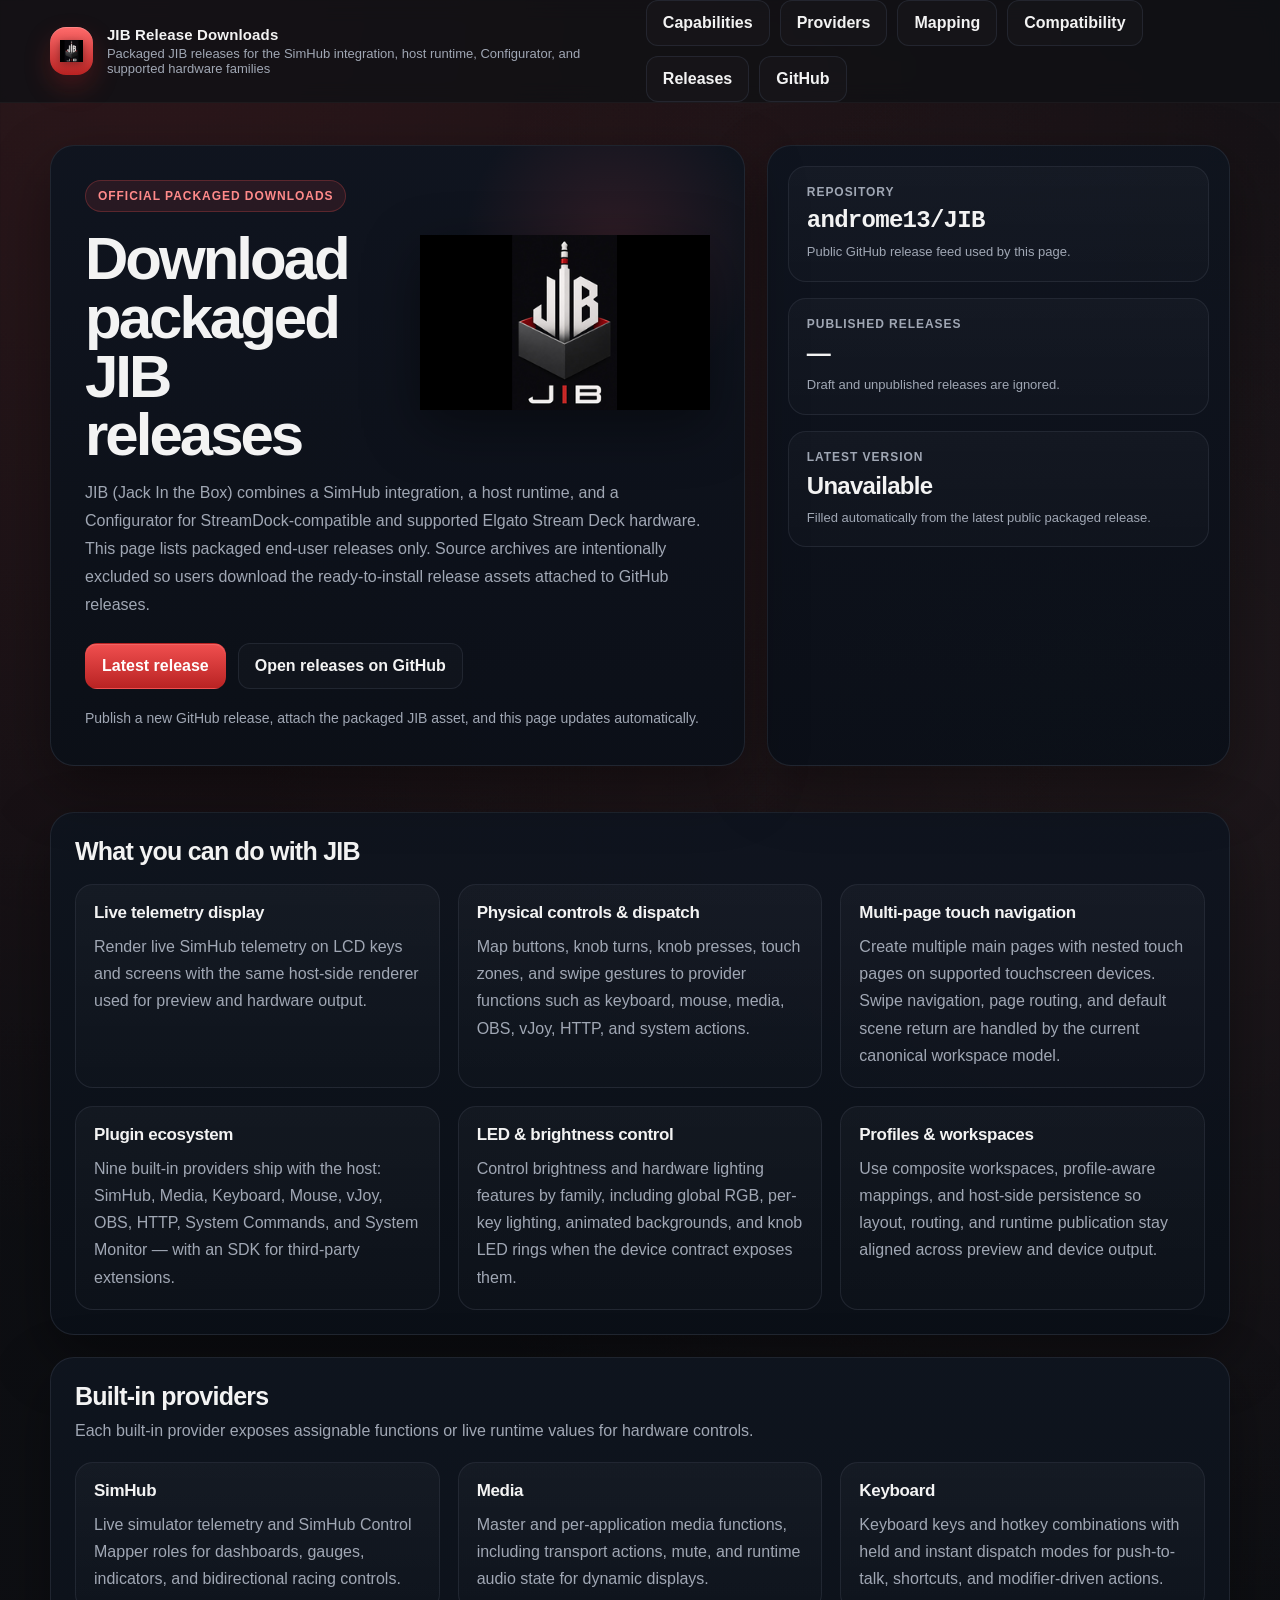
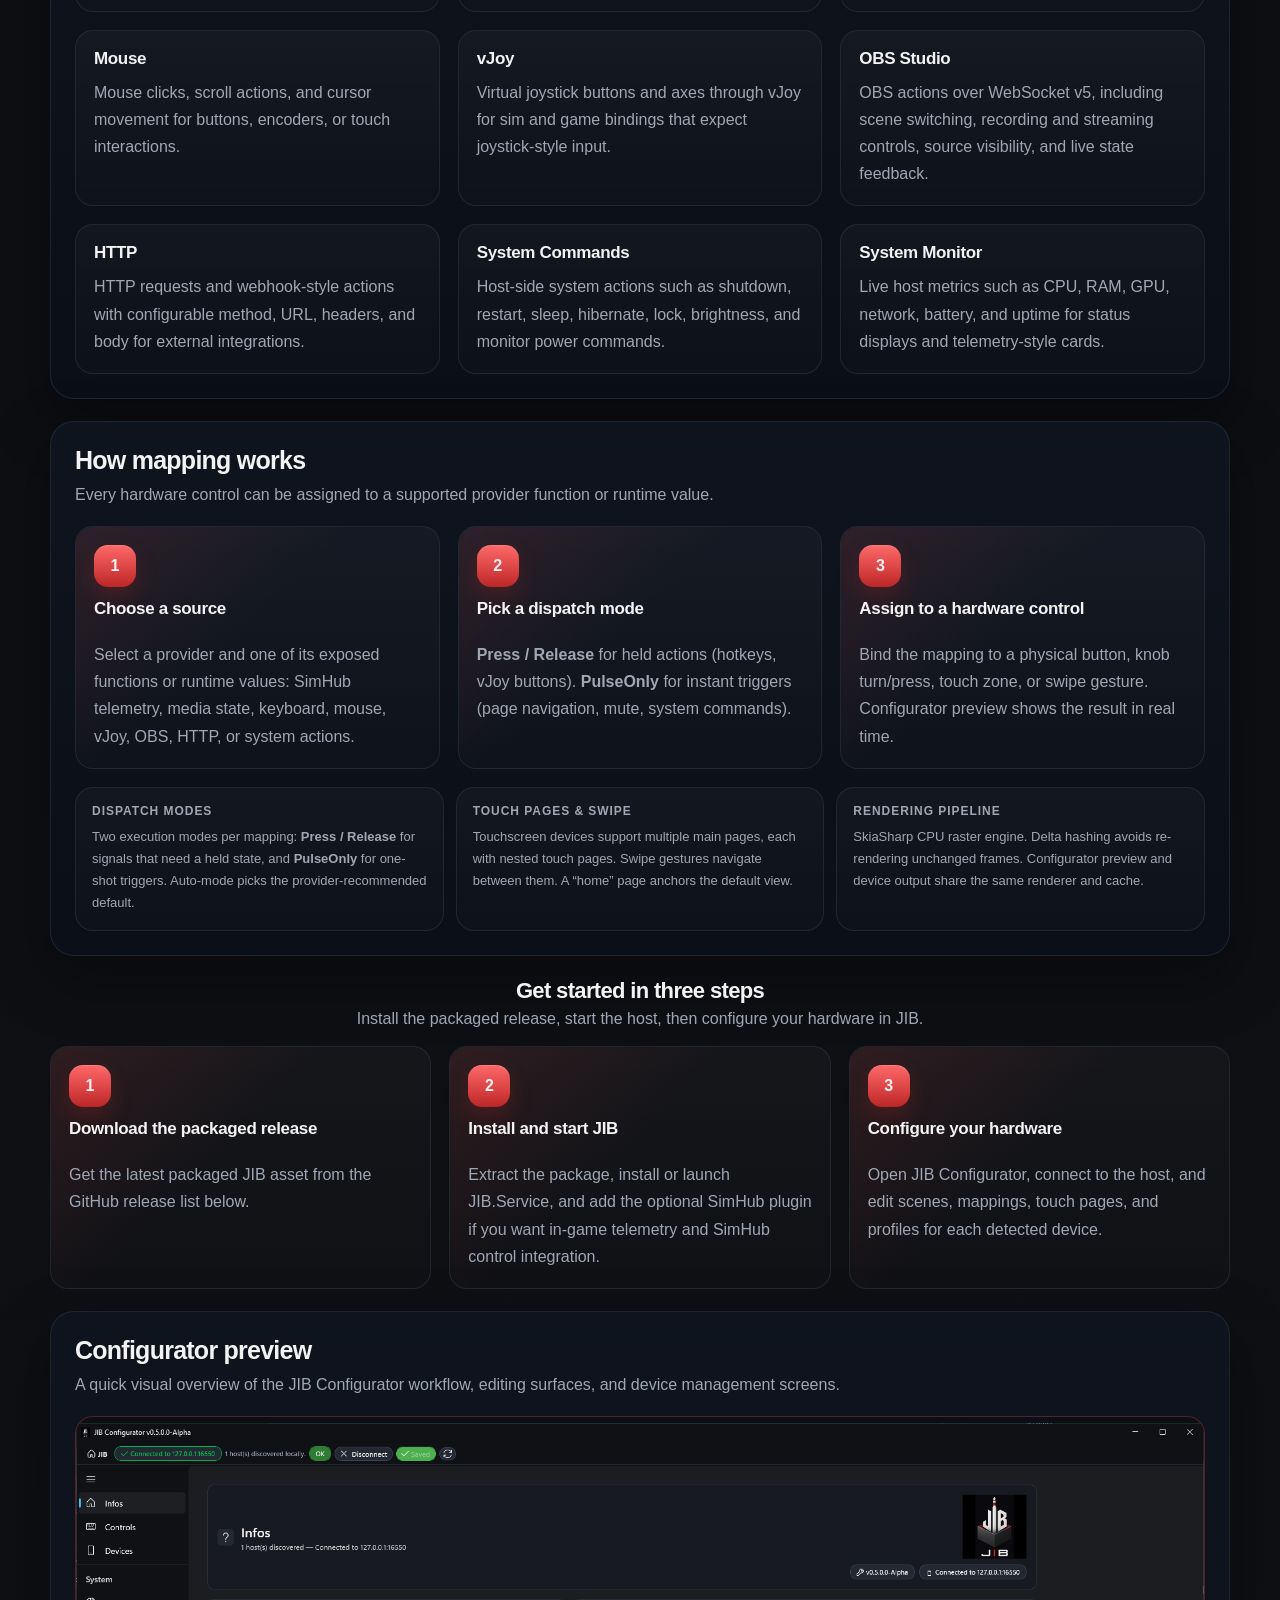
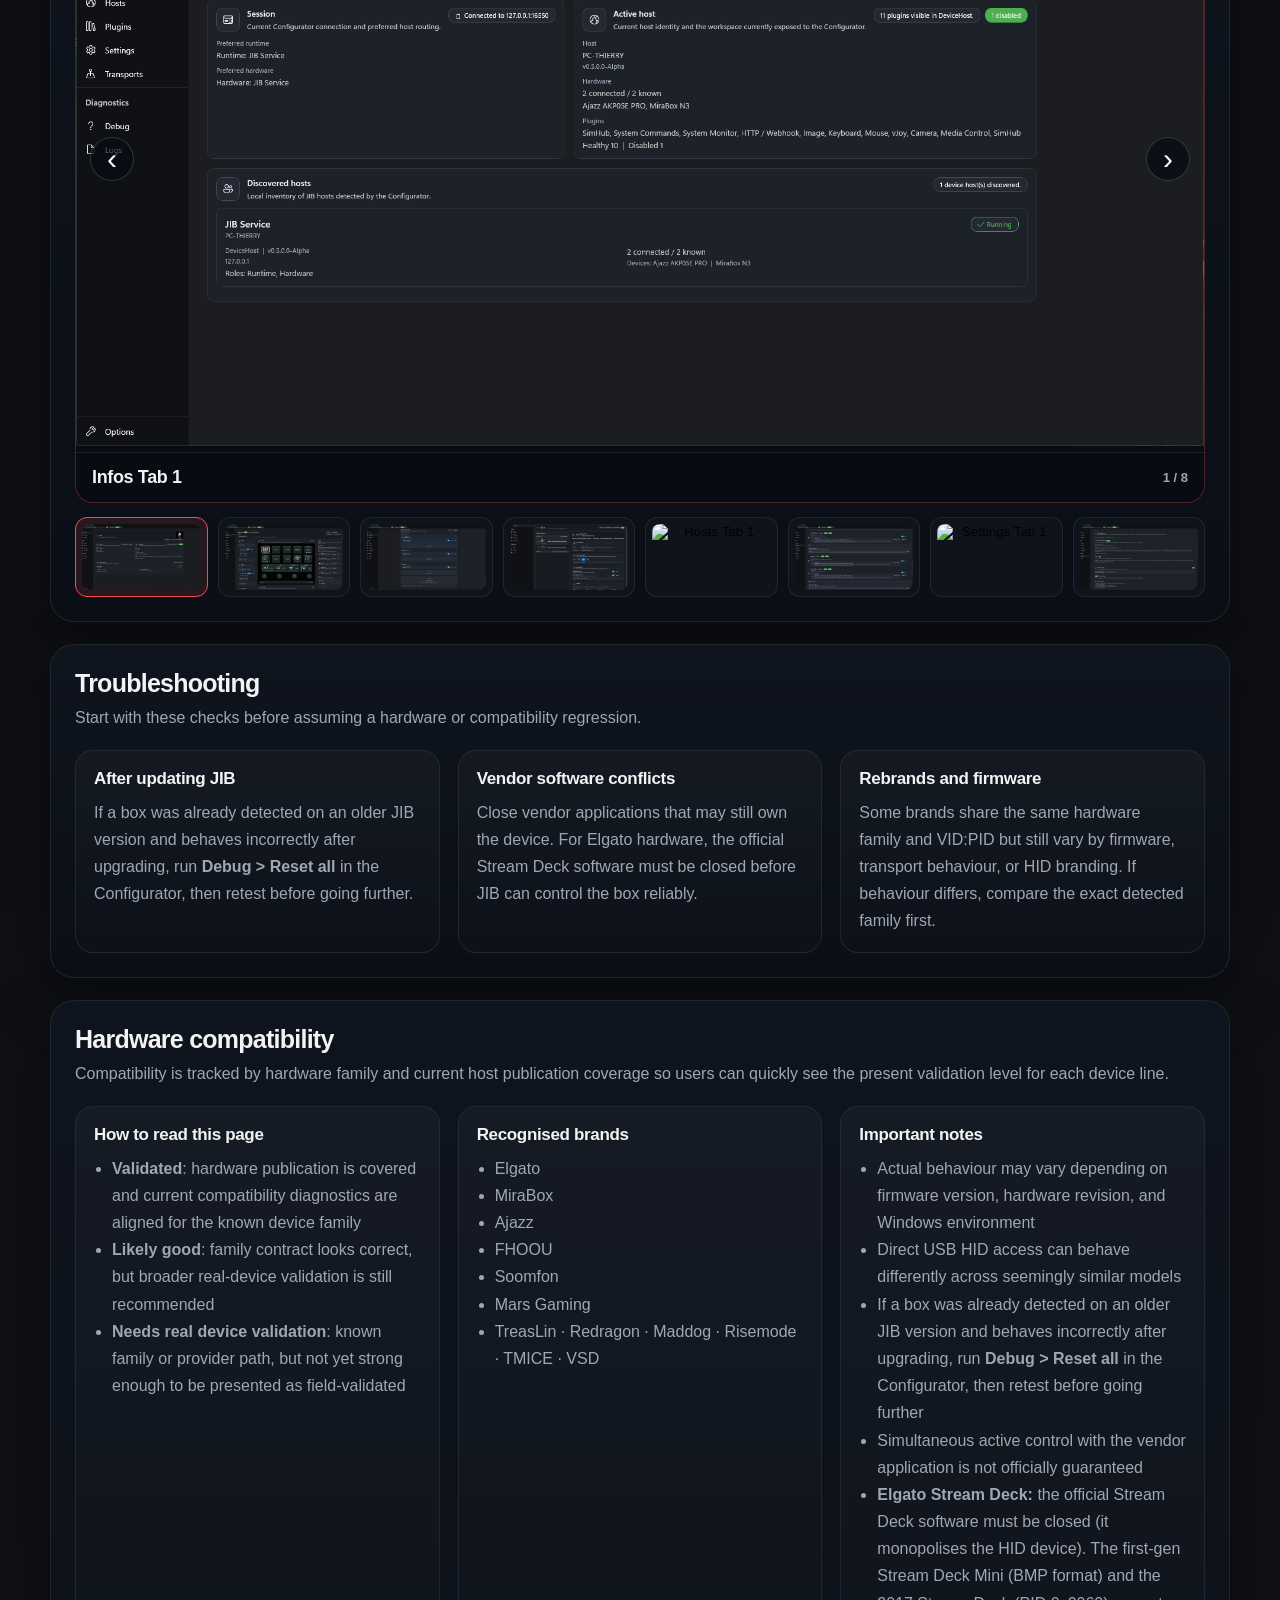
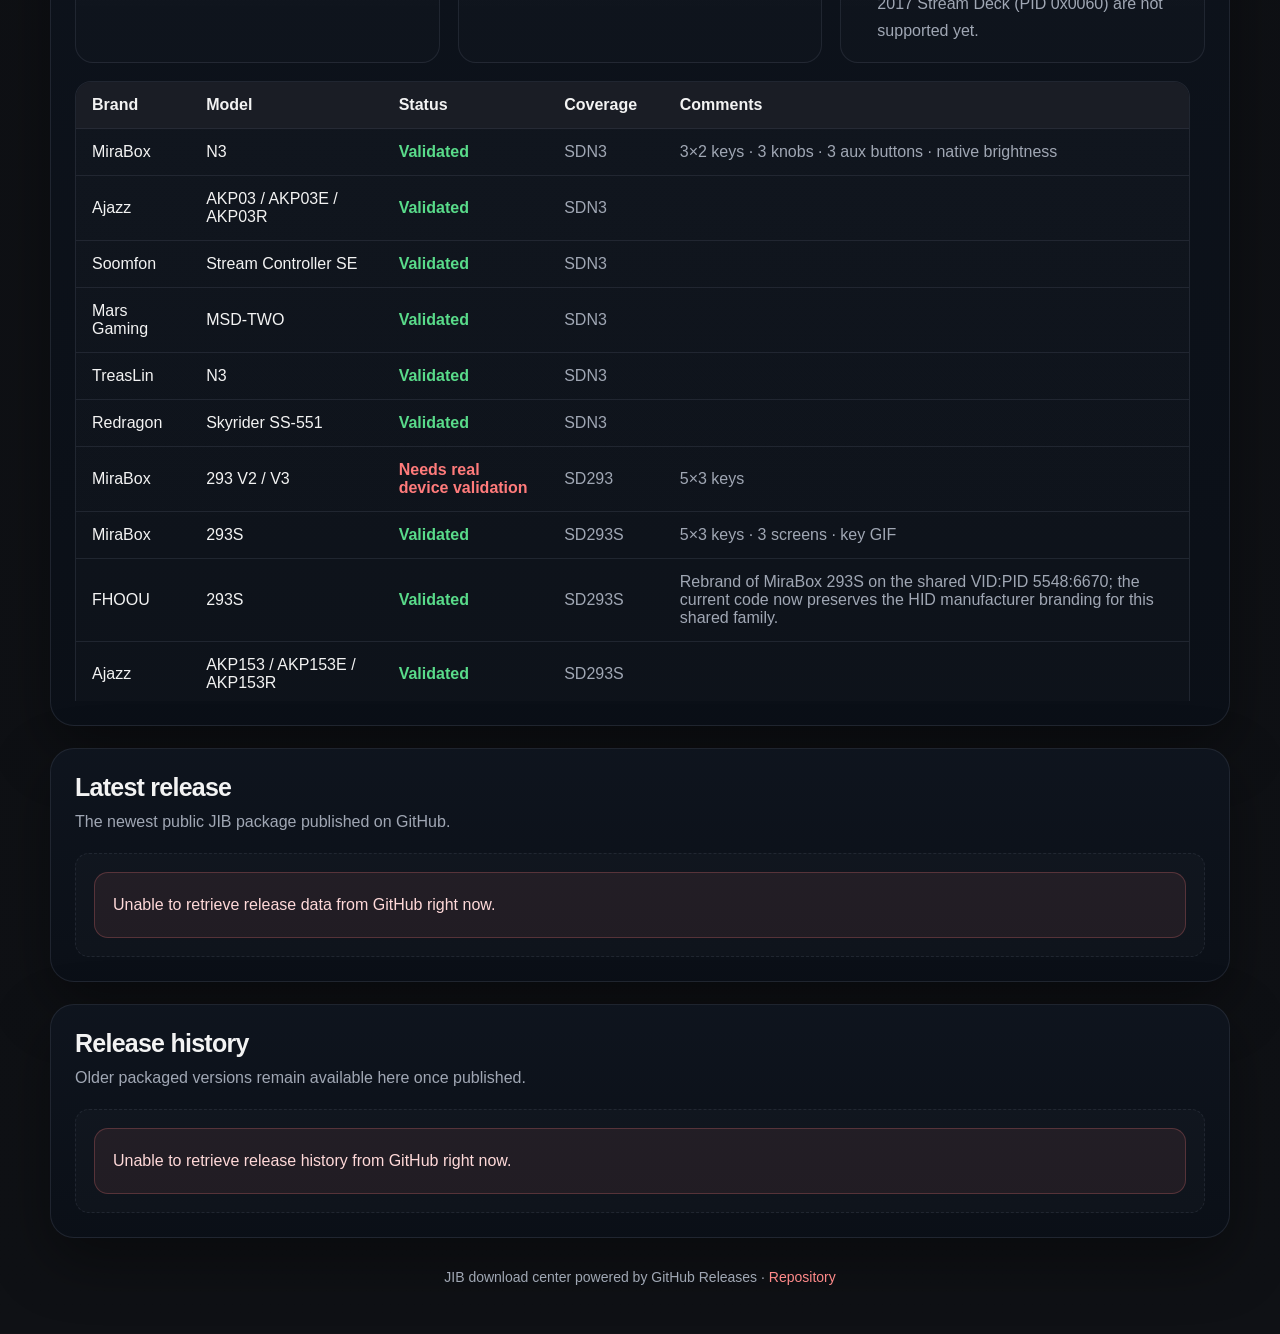
==== commit ff387028: "Update index.html" ====
--- a/docs/index.html
+++ b/docs/index.html
@@ -1367,8 +1367,10 @@
             'medias/Infos tab 1.png',
             'medias/Control tab 1.png',
             'medias/Control tab 2.png',
-            'medias/Display tab 1.png',
             'medias/Devices Tab 1.png',
+            'medias/Hosts Tab 1.png',
+            'medias/Plugins tab 1.png',
+            'medias/Settings Tab 1.png',
             'medias/Debug tab 1.png'
         ];
         let activeMediaIndex = 0;
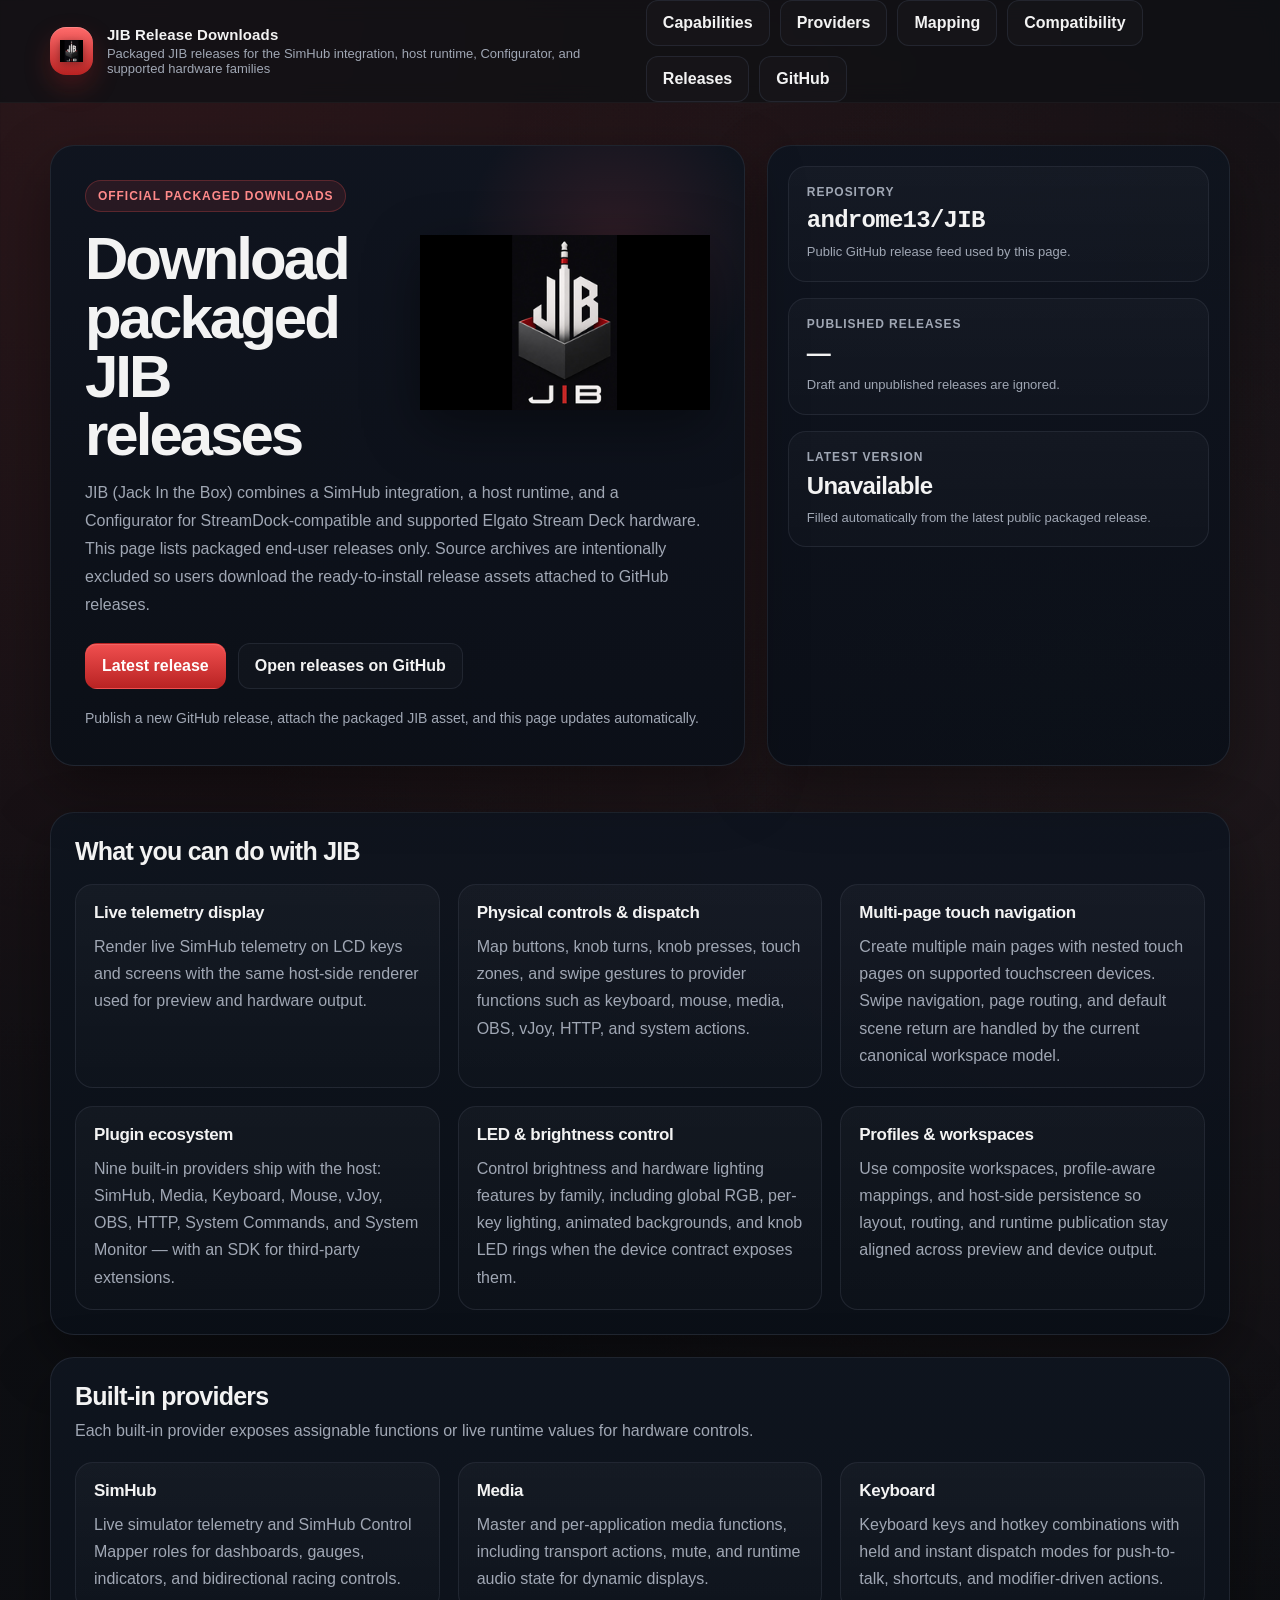
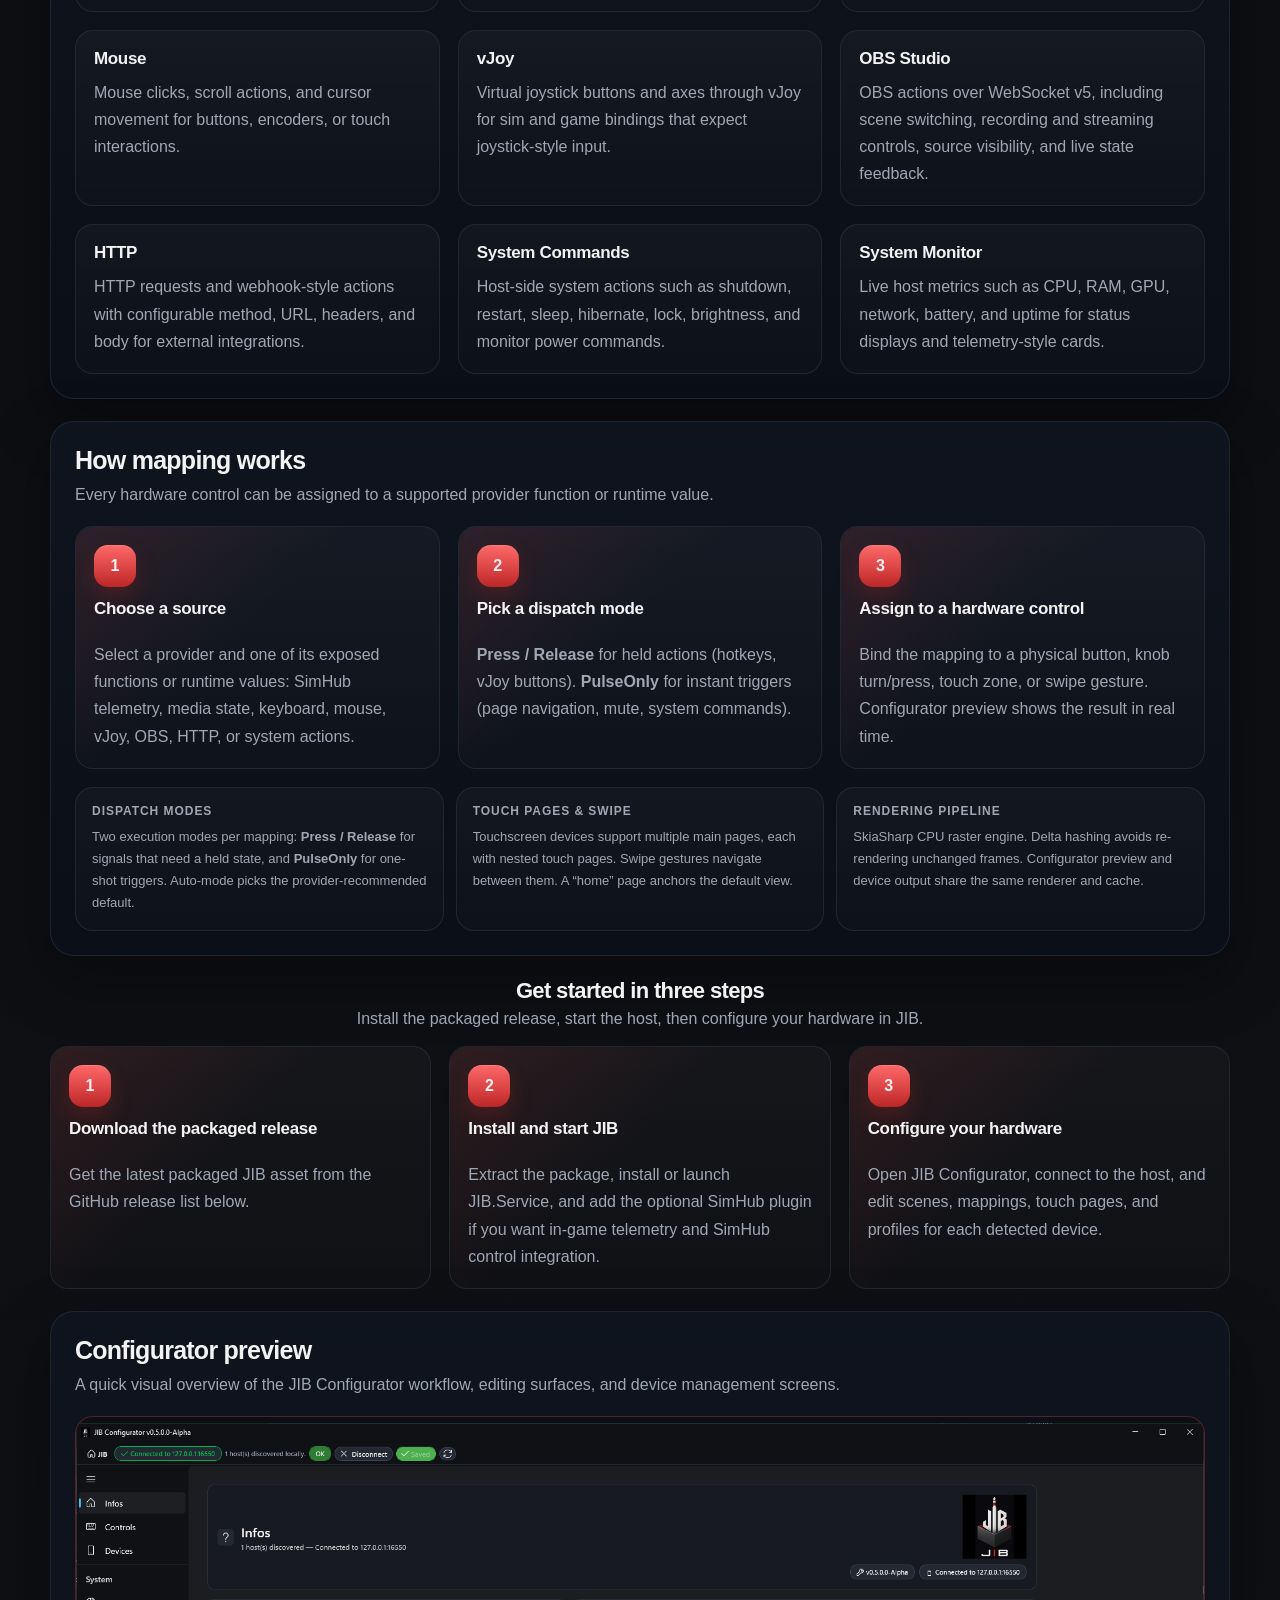
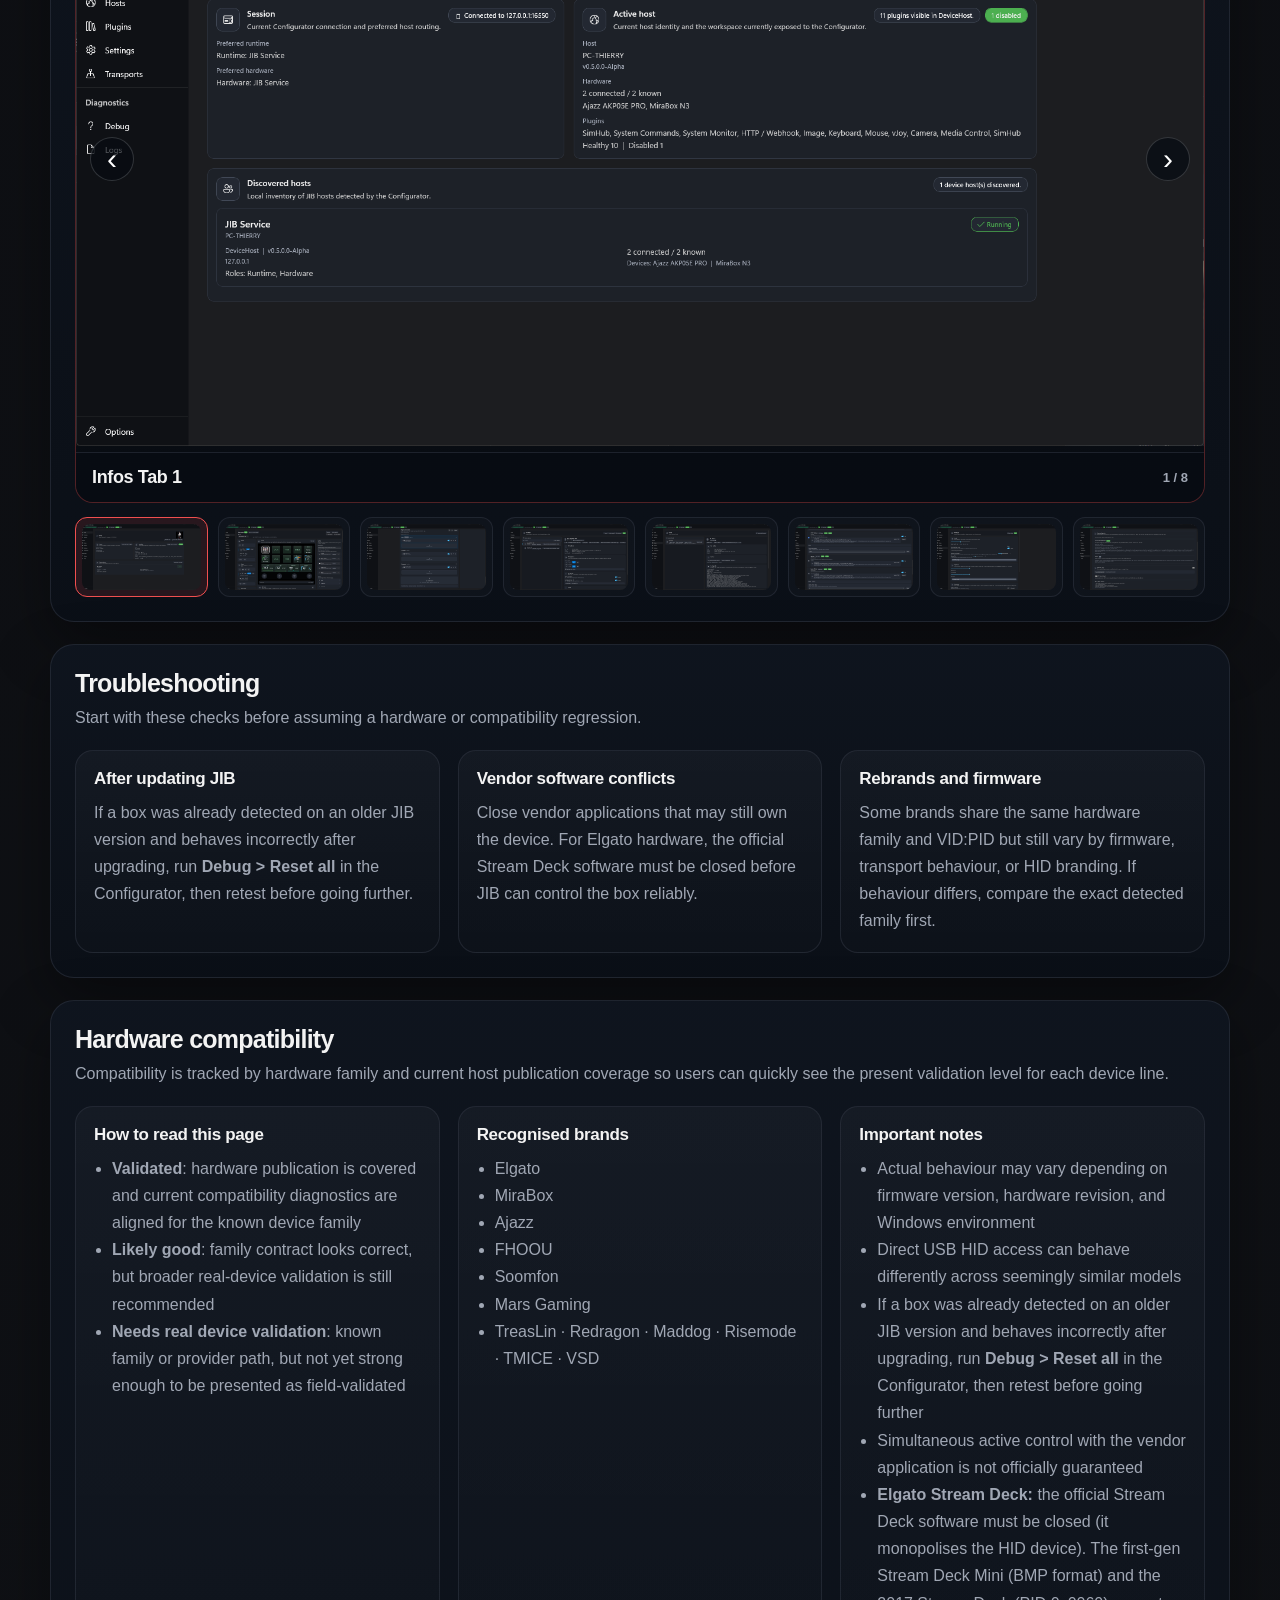
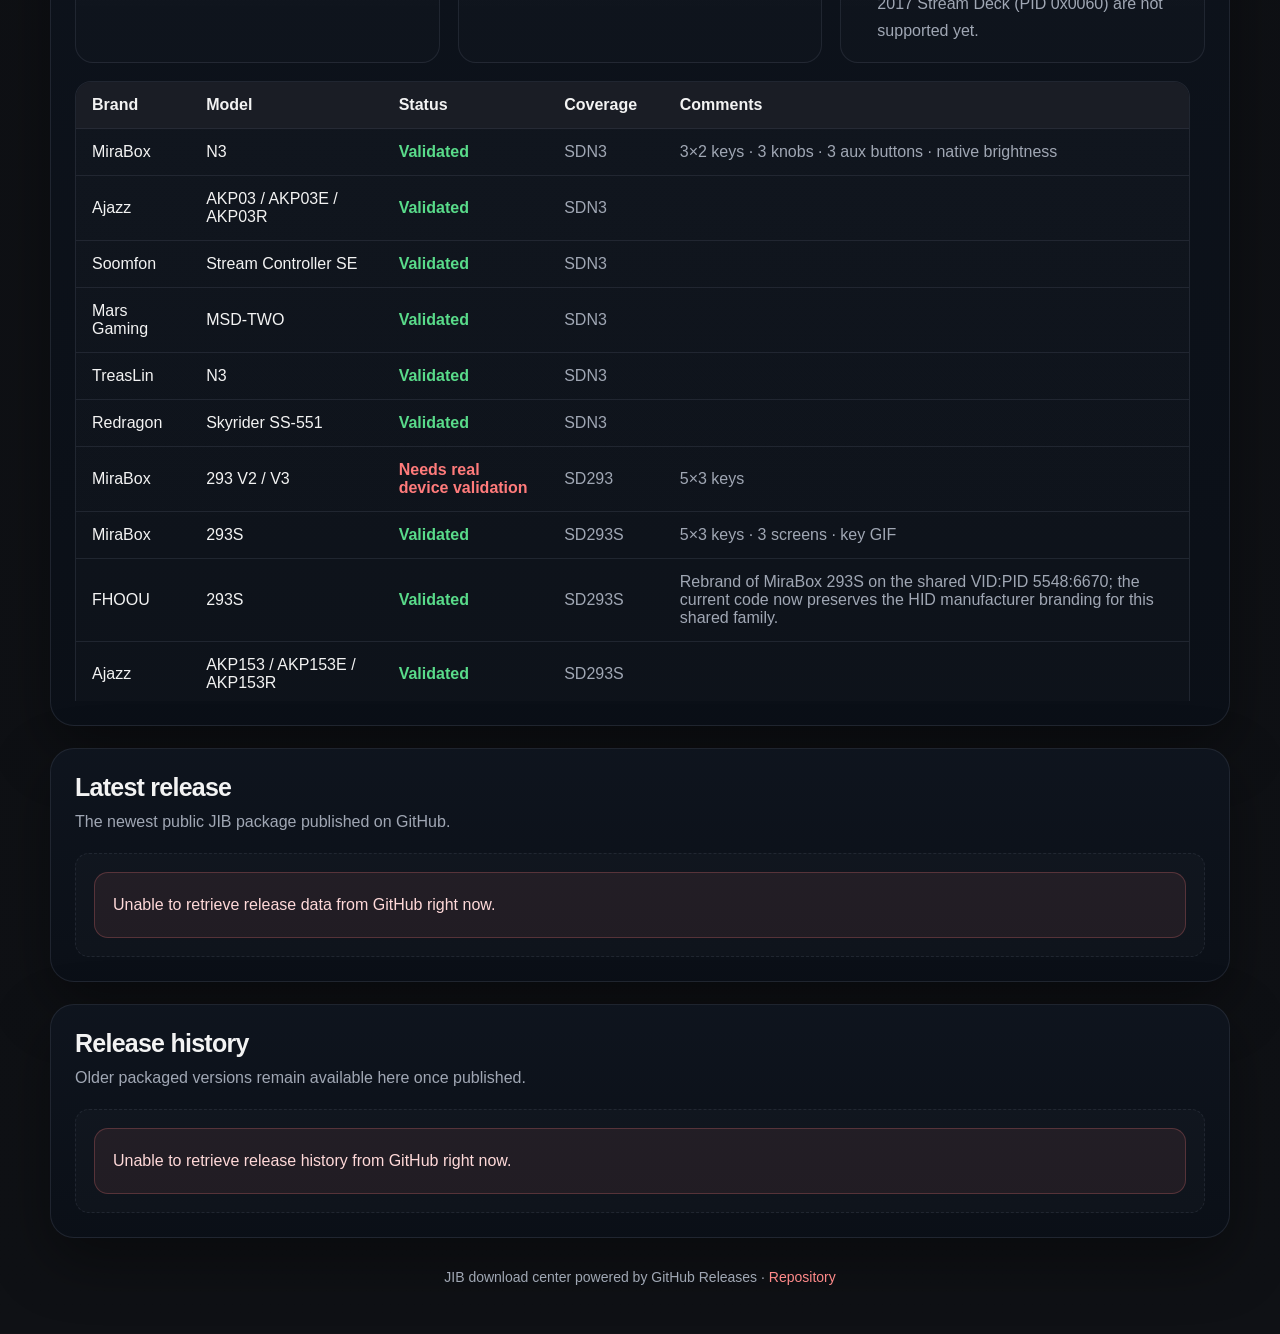
==== commit 7628e883: "Update index.html" ====
--- a/docs/index.html
+++ b/docs/index.html
@@ -1367,10 +1367,10 @@
             'medias/Infos tab 1.png',
             'medias/Control tab 1.png',
             'medias/Control tab 2.png',
-            'medias/Devices Tab 1.png',
-            'medias/Hosts Tab 1.png',
+            'medias/Devices tab 1.png',
+            'medias/Hosts tab 1.png',
             'medias/Plugins tab 1.png',
-            'medias/Settings Tab 1.png',
+            'medias/Settings tab 1.png',
             'medias/Debug tab 1.png'
         ];
         let activeMediaIndex = 0;
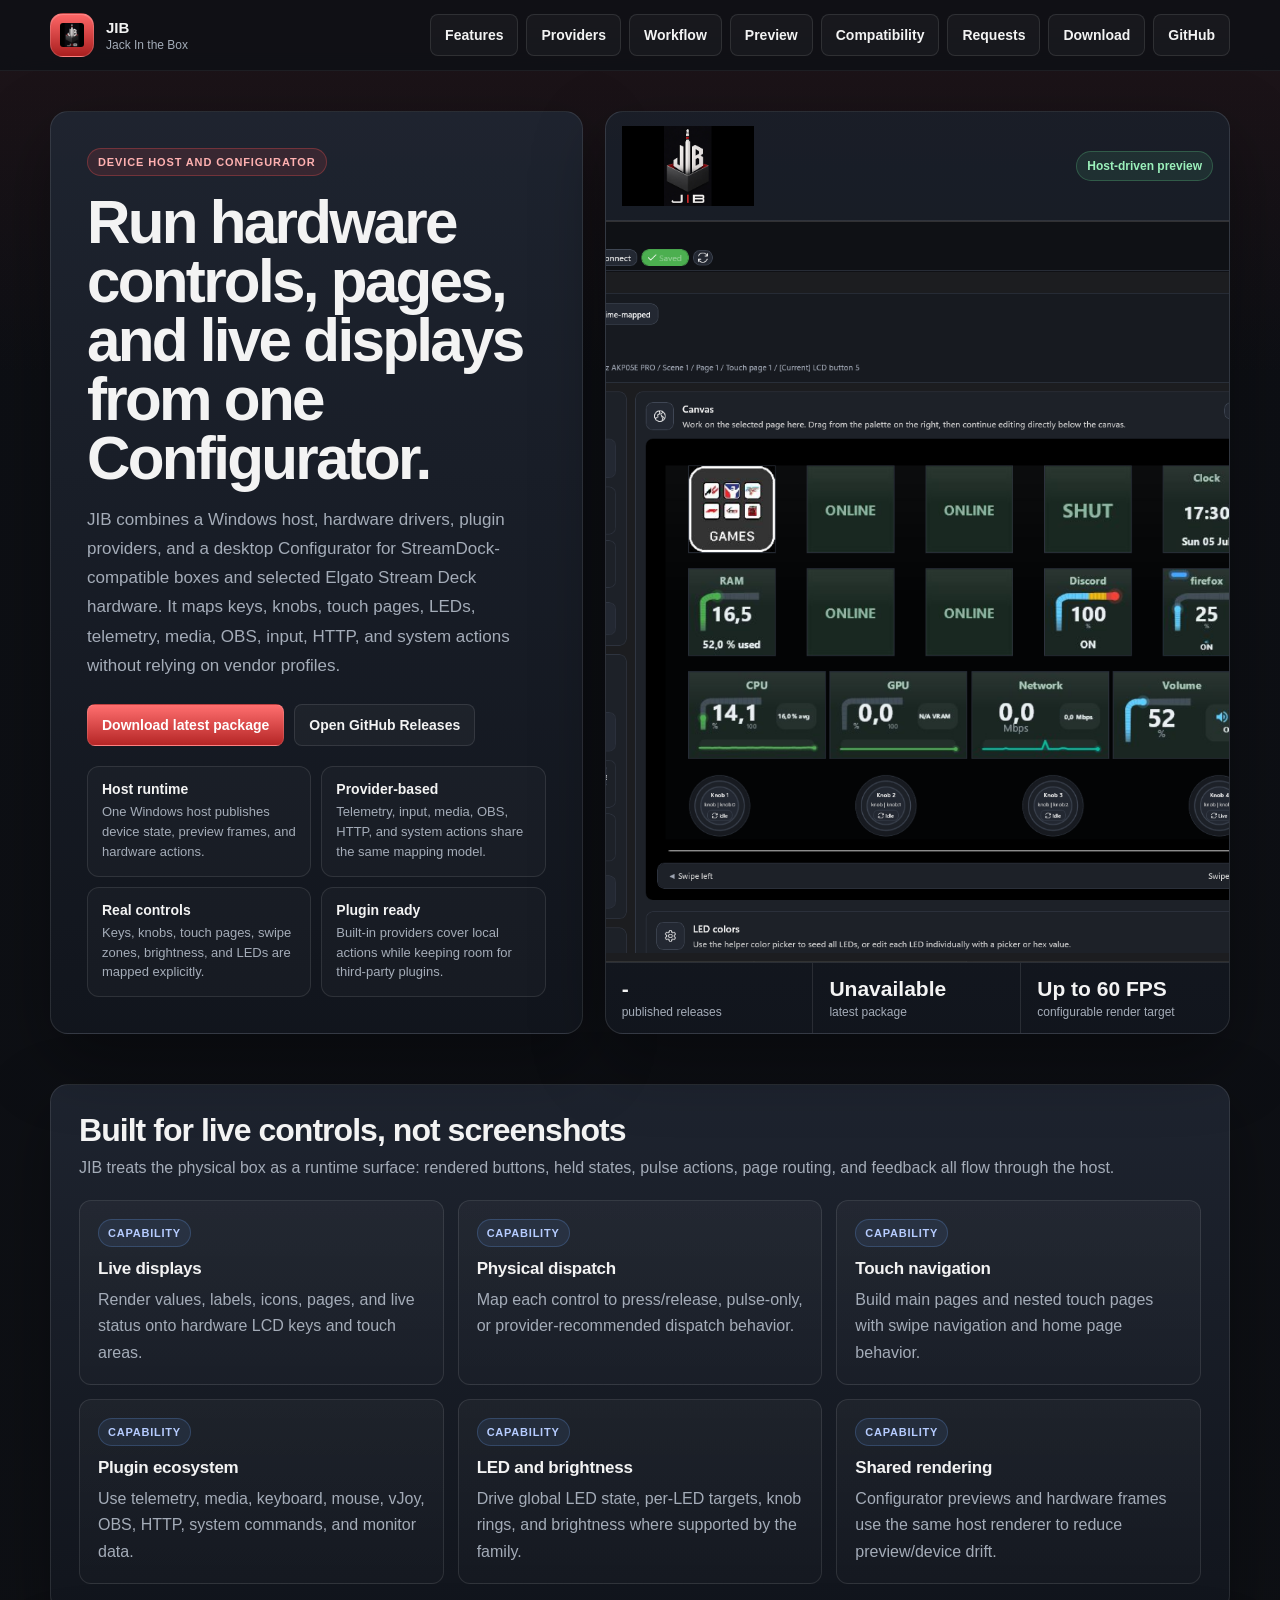
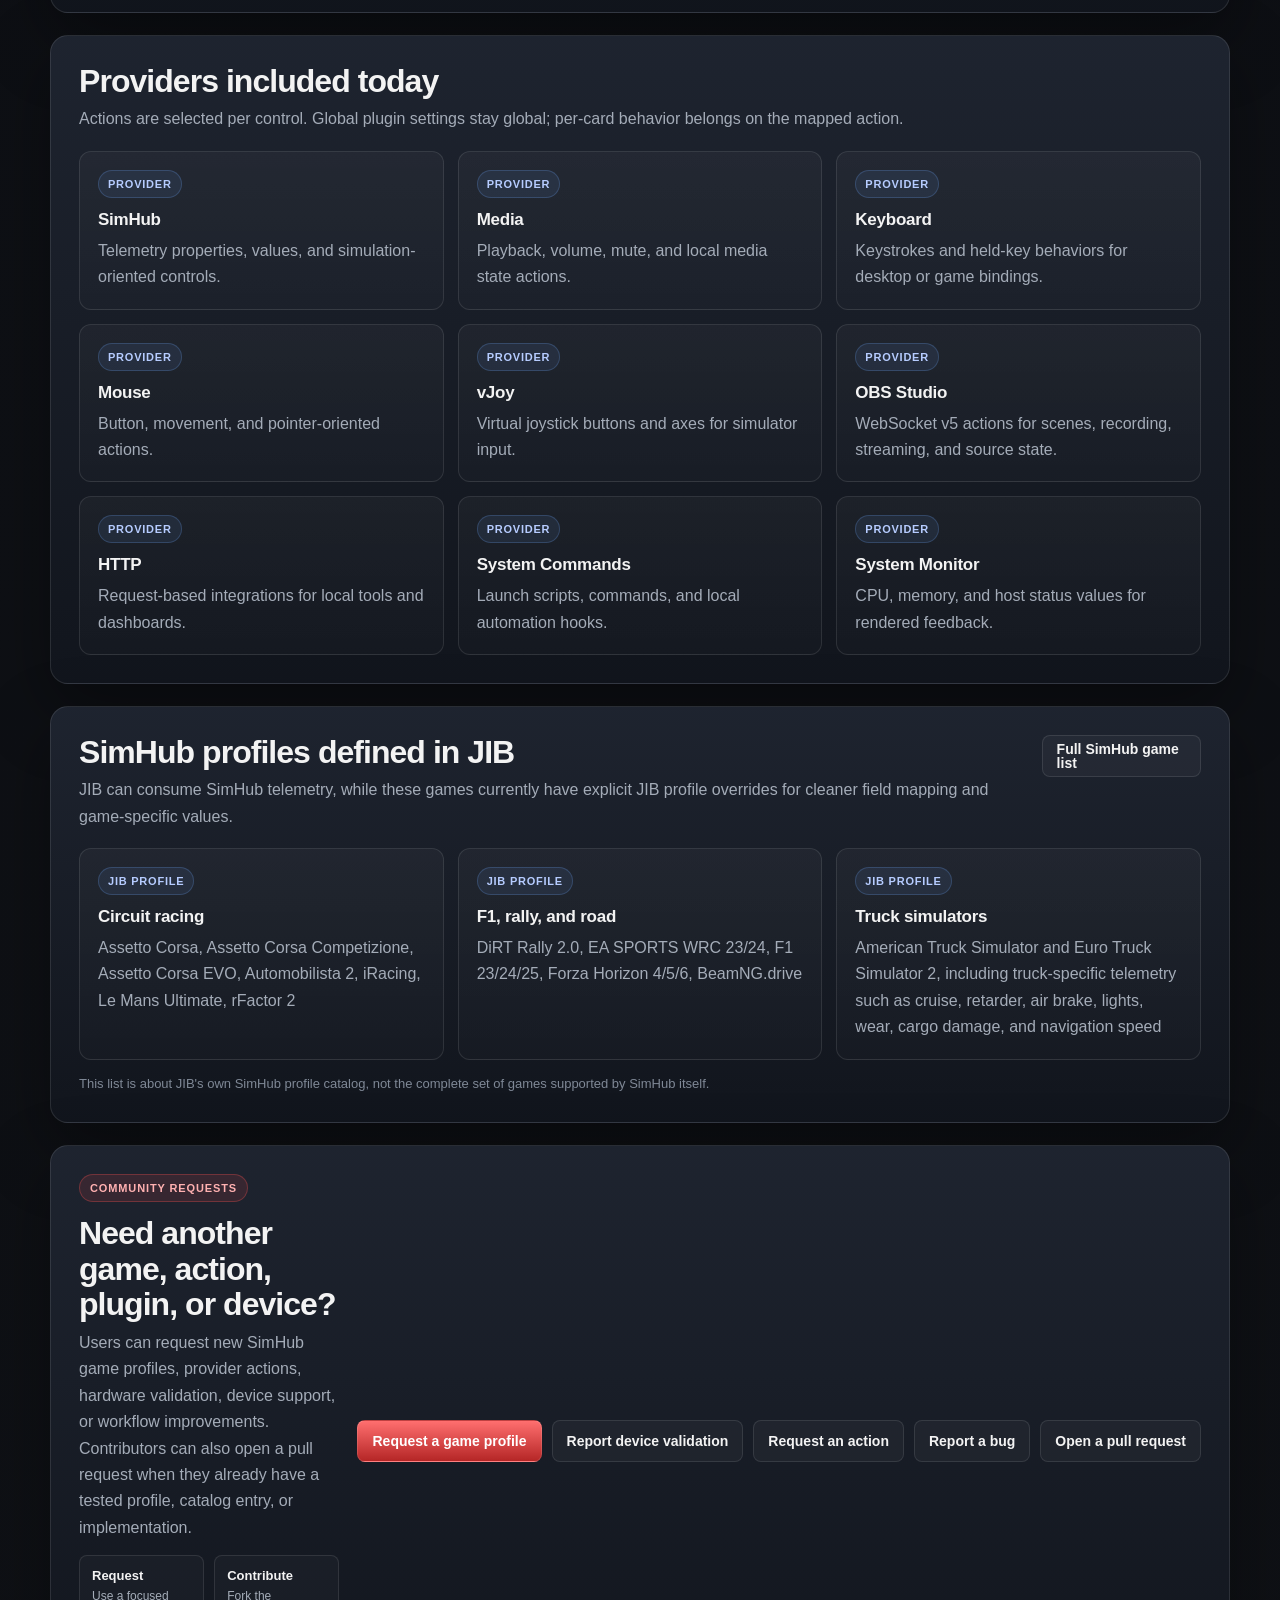
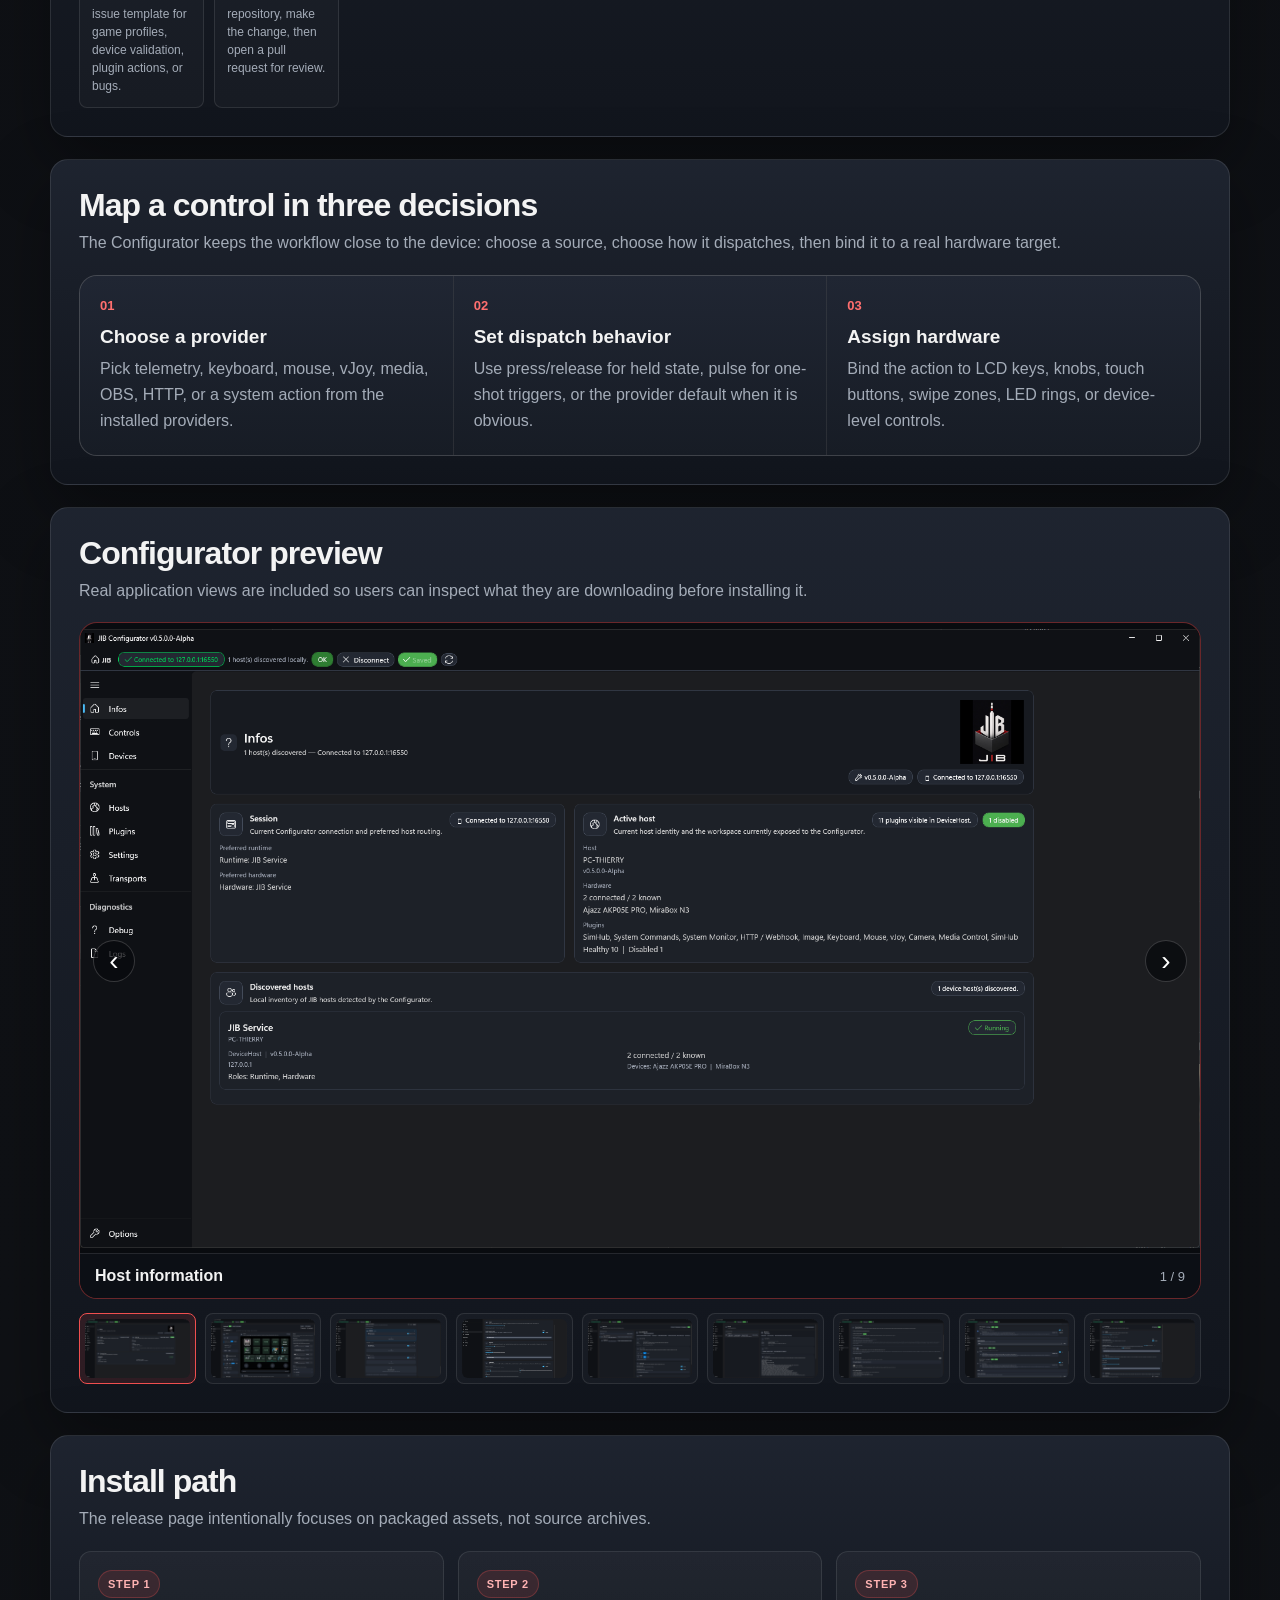
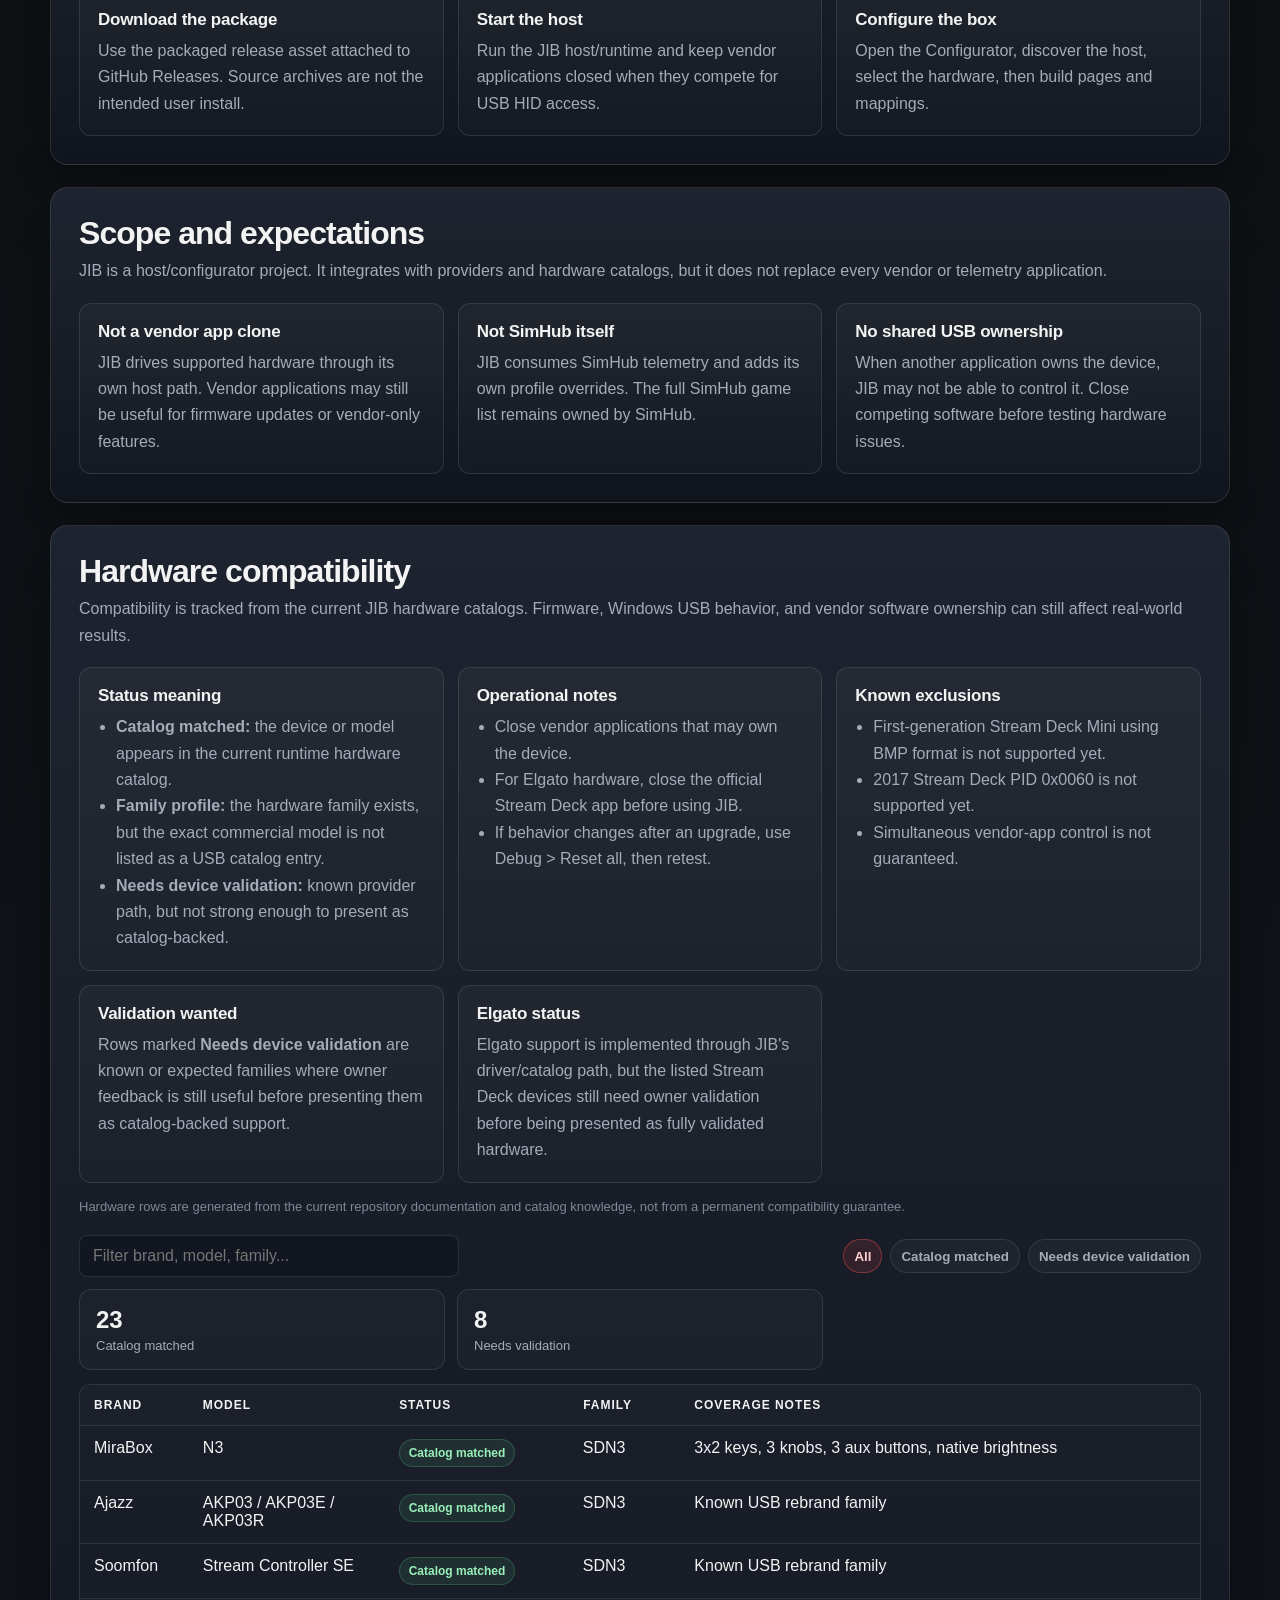
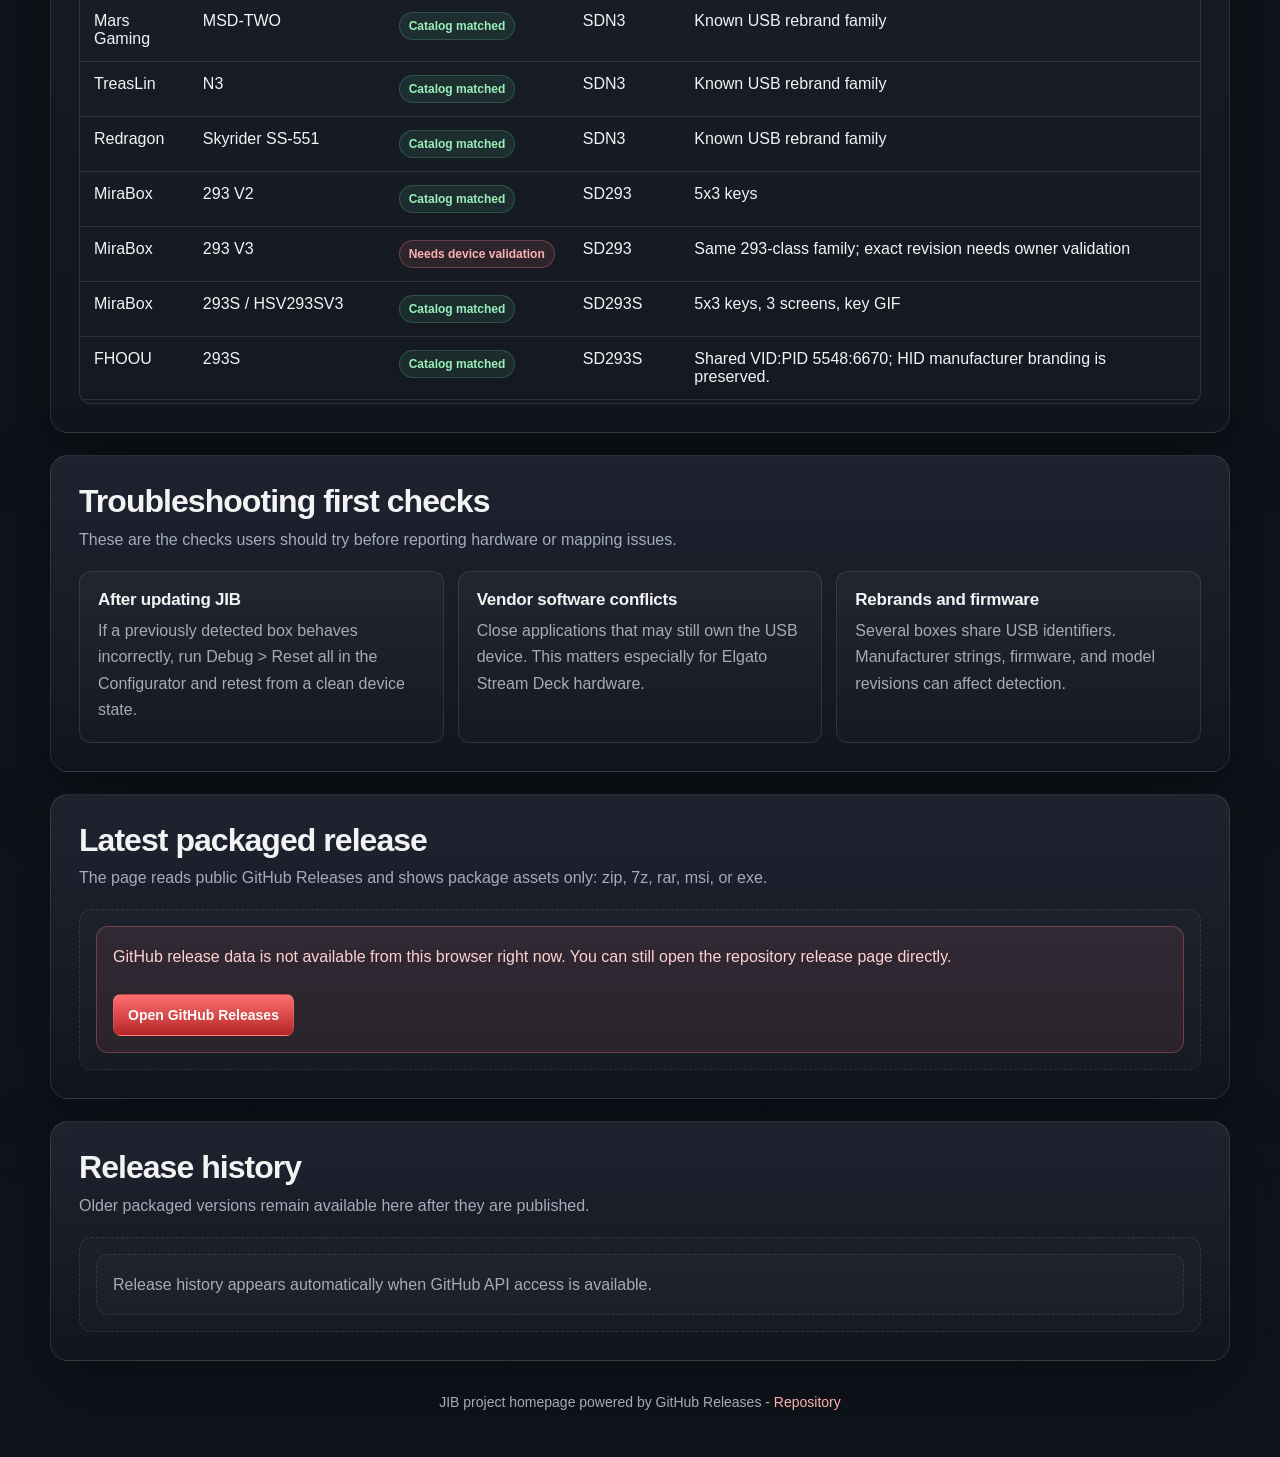
==== commit 4a29e567: "Add files via upload webpage updated" ====
--- a/docs/index.html
+++ b/docs/index.html
@@ -3,1595 +3,357 @@
 <head>
     <meta charset="UTF-8" />
     <meta name="viewport" content="width=device-width, initial-scale=1.0" />
-    <title>JIB Release Downloads</title>
-    <link rel="icon" href="./icon.png" sizes="any" />
-    <style>
-        :root {
-            --bg: #0F1115;
-            --bg-2: #171A20;
-            --panel: rgba(23, 26, 32, 0.96);
-            --panel-2: rgba(29, 33, 40, 0.96);
-            --panel-3: rgba(35, 40, 50, 0.64);
-            --text: #F3F3F3;
-            --muted: #A0A7B4;
-            --line: rgba(48, 54, 66, 0.55);
-            --line-strong: rgba(240, 79, 79, 0.32);
-            --accent: #f04f4f;
-            --accent-2: #ff8a8a;
-            --accent-3: rgba(240, 79, 79, 0.12);
-            --success: #59db8a;
-            --warning: #ffcf70;
-            --danger: #ff7b7b;
-            --shadow: 0 22px 60px rgba(0, 0, 0, 0.38);
-            --radius-xl: 24px;
-            --radius-lg: 18px;
-            --radius-md: 14px;
-            --radius-sm: 10px;
-            --maxw: 1180px;
-        }
-
-        * {
-            box-sizing: border-box;
-        }
-
-        html, body {
-            margin: 0;
-            padding: 0;
-            min-height: 100%;
-            background: radial-gradient(circle at 12% 0%, rgba(240, 79, 79, 0.14), transparent 20%), radial-gradient(circle at 88% 12%, rgba(255, 138, 138, 0.08), transparent 16%), linear-gradient(180deg, #0d0e12 0%, #0F1115 100%);
-            color: var(--text);
-            font-family: Inter, Segoe UI, Roboto, Helvetica, Arial, sans-serif;
-        }
-
-        a {
-            color: inherit;
-            text-decoration: none;
-        }
-
-        .wrap {
-            width: min(calc(100% - 32px), var(--maxw));
-            margin: 0 auto;
-        }
-
-        .topbar {
-            position: sticky;
-            top: 0;
-            z-index: 20;
-            backdrop-filter: blur(10px);
-            background: rgba(15, 17, 21, 0.80);
-            border-bottom: 1px solid rgba(255,255,255,0.04);
-        }
-
-        .topbar-inner {
-            width: min(calc(100% - 32px), var(--maxw));
-            margin: 0 auto;
-            display: flex;
-            align-items: center;
-            justify-content: space-between;
-            gap: 16px;
-            min-height: 72px;
-        }
-
-        .brand {
-            display: flex;
-            align-items: center;
-            gap: 14px;
-        }
-
-        .brand-mark {
-            width: 48px;
-            height: 48px;
-            border-radius: 16px;
-            display: grid;
-            place-items: center;
-            background: linear-gradient(180deg, #ff6b6b 0%, #b92323 100%);
-            box-shadow: inset 0 1px 0 rgba(255,255,255,0.18), 0 12px 26px rgba(185, 35, 35, 0.28);
-            overflow: hidden;
-            padding: 10px;
-        }
-
-        .brand-mark img {
-            display: block;
-            width: 100%;
-            height: 100%;
-            object-fit: contain;
-            filter: drop-shadow(0 2px 4px rgba(0, 0, 0, 0.35));
-        }
-
-        .brand-text strong {
-            display: block;
-            font-size: 15px;
-            letter-spacing: 0.01em;
-        }
-
-        .brand-text span {
-            display: block;
-            margin-top: 3px;
-            color: var(--muted);
-            font-size: 13px;
-        }
-
-        .nav {
-            display: flex;
-            align-items: center;
-            gap: 10px;
-            flex-wrap: wrap;
-        }
-
-            .nav a,
-            .btn {
-                display: inline-flex;
-                align-items: center;
-                justify-content: center;
-                gap: 10px;
-                min-height: 46px;
-                padding: 0 16px;
-                border-radius: 12px;
-                border: 1px solid transparent;
-                font-weight: 700;
-                transition: transform 0.15s ease, border-color 0.15s ease, background 0.15s ease, opacity 0.15s ease;
-            }
-
-                .nav a:hover,
-                .btn:hover {
-                    transform: translateY(-1px);
-                }
-
-        .btn-primary {
-            background: linear-gradient(180deg, var(--accent), #b92323);
-            color: white;
-            box-shadow: inset 0 1px 0 rgba(255,255,255,0.12);
-        }
-
-        .btn-secondary,
-        .nav a {
-            background: rgba(255,255,255,0.02);
-            border-color: var(--line);
-            color: var(--text);
-        }
-
-        .hero {
-            padding: 42px 0 24px;
-        }
-
-        .hero-grid {
-            display: grid;
-            grid-template-columns: 1.2fr 0.8fr;
-            gap: 22px;
-        }
-
-        .card {
-            background: linear-gradient(180deg, rgba(15,21,31,0.96), rgba(11,16,24,0.96));
-            border: 1px solid var(--line);
-            border-radius: var(--radius-xl);
-            box-shadow: var(--shadow);
-            overflow: hidden;
-        }
-
-        .hero-main {
-            position: relative;
-            padding: 34px;
-            isolation: isolate;
-        }
-
-            .hero-main::before {
-                content: "";
-                position: absolute;
-                inset: -10% auto auto 58%;
-                width: 320px;
-                height: 320px;
-                border-radius: 50%;
-                background: radial-gradient(circle, rgba(240,79,79,0.14), transparent 66%);
-                pointer-events: none;
-                z-index: -1;
-            }
-
-        .hero-heading {
-            display: grid;
-            grid-template-columns: minmax(0, 1fr) minmax(180px, 290px);
-            gap: 24px;
-            align-items: center;
-            margin-bottom: 14px;
-        }
-
-            .hero-heading h1 {
-                margin-bottom: 0;
-            }
-
-        .hero-logo {
-            width: 100%;
-            max-width: 290px;
-            justify-self: end;
-            filter: drop-shadow(0 18px 28px rgba(0, 0, 0, 0.38));
-        }
-
-        .eyebrow {
-            display: inline-flex;
-            align-items: center;
-            gap: 8px;
-            padding: 8px 12px;
-            border-radius: 999px;
-            border: 1px solid rgba(240,79,79,0.26);
-            background: rgba(240,79,79,0.11);
-            color: var(--accent-2);
-            font-size: 12px;
-            letter-spacing: 0.08em;
-            text-transform: uppercase;
-            font-weight: 800;
-        }
-
-        h1 {
-            margin: 18px 0 14px;
-            font-size: clamp(34px, 7vw, 60px);
-            line-height: 0.98;
-            letter-spacing: -0.05em;
-        }
-
-        .hero-copy {
-            margin: 0;
-            max-width: 720px;
-            color: var(--muted);
-            line-height: 1.75;
-            font-size: 16px;
-        }
-
-        .hero-actions {
-            display: flex;
-            flex-wrap: wrap;
-            gap: 12px;
-            margin-top: 24px;
-        }
-
-        .hero-note {
-            margin-top: 18px;
-            color: var(--muted);
-            font-size: 14px;
-            line-height: 1.7;
-        }
-
-        .stats-card {
-            padding: 20px;
-            display: grid;
-            gap: 16px;
-            align-content: start;
-        }
-
-        .stat {
-            padding: 18px;
-            border-radius: var(--radius-lg);
-            border: 1px solid var(--line);
-            background: linear-gradient(180deg, rgba(255,255,255,0.028), rgba(255,255,255,0.014));
-        }
-
-        .stat-label {
-            margin-bottom: 8px;
-            color: var(--muted);
-            font-size: 12px;
-            letter-spacing: 0.08em;
-            text-transform: uppercase;
-            font-weight: 800;
-        }
-
-        .stat-value {
-            font-size: 24px;
-            font-weight: 900;
-            letter-spacing: -0.03em;
-            word-break: break-word;
-        }
-
-        .stat-copy {
-            margin-top: 8px;
-            color: var(--muted);
-            font-size: 13px;
-            line-height: 1.6;
-        }
-
-        .section {
-            margin: 22px 0;
-        }
-
-        .section-card {
-            padding: 24px;
-        }
-
-        .compat-table-wrap {
-            margin-top: 18px;
-            max-height: 620px;
-            overflow-x: auto;
-            overflow-y: scroll;
-            scrollbar-gutter: stable;
-            scrollbar-color: rgba(240, 79, 79, 0.72) rgba(255,255,255,0.06);
-        }
-
-        .compat-table-wrap thead th {
-            position: sticky;
-            top: 0;
-            z-index: 2;
-            background: #1a1d25;
-        }
-
-        .section-head {
-            display: flex;
-            align-items: flex-start;
-            justify-content: space-between;
-            gap: 16px;
-            margin-bottom: 18px;
-        }
-
-            .section-head h2 {
-                margin: 0;
-                font-size: 25px;
-                letter-spacing: -0.03em;
-            }
-
-            .section-head p {
-                margin: 6px 0 0;
-                color: var(--muted);
-                line-height: 1.7;
-            }
-
-        .latest-grid {
-            display: grid;
-            grid-template-columns: 1.15fr 0.85fr;
-            gap: 18px;
-        }
-
-        .panel {
-            padding: 20px;
-            border-radius: var(--radius-lg);
-            border: 1px solid var(--line);
-            background: linear-gradient(180deg, rgba(255,255,255,0.03), rgba(255,255,255,0.014));
-        }
-
-        .release-badge {
-            display: inline-flex;
-            align-items: center;
-            gap: 8px;
-            min-height: 32px;
-            padding: 0 10px;
-            border-radius: 999px;
-            border: 1px solid rgba(89, 219, 138, 0.18);
-            background: rgba(89, 219, 138, 0.08);
-            color: #90f0b4;
-            font-size: 12px;
-            font-weight: 800;
-            text-transform: uppercase;
-            letter-spacing: 0.08em;
-        }
-
-        .release-title {
-            margin: 14px 0 10px;
-            font-size: 29px;
-            letter-spacing: -0.04em;
-        }
-
-        .meta {
-            display: flex;
-            flex-wrap: wrap;
-            gap: 10px 14px;
-            color: var(--muted);
-            font-size: 14px;
-            line-height: 1.6;
-            margin-bottom: 16px;
-        }
-
-        .release-body {
-            color: var(--text);
-            line-height: 1.8;
-            white-space: pre-wrap;
-            word-break: break-word;
-            max-height: 420px;
-            overflow-y: scroll;
-            padding-right: 8px;
-            scrollbar-gutter: stable;
-            scrollbar-color: rgba(240, 79, 79, 0.72) rgba(255,255,255,0.06);
-        }
-
-        .compat-table-wrap::-webkit-scrollbar,
-        .release-body::-webkit-scrollbar {
-            width: 12px;
-            height: 12px;
-        }
-
-        .compat-table-wrap::-webkit-scrollbar-track,
-        .release-body::-webkit-scrollbar-track {
-            background: rgba(255,255,255,0.05);
-            border-radius: 999px;
-        }
-
-        .compat-table-wrap::-webkit-scrollbar-thumb,
-        .release-body::-webkit-scrollbar-thumb {
-            background: linear-gradient(180deg, rgba(255, 138, 138, 0.88), rgba(240, 79, 79, 0.78));
-            border-radius: 999px;
-            border: 2px solid rgba(15, 21, 31, 0.9);
-        }
-
-        .compat-table-wrap::-webkit-scrollbar-thumb:hover,
-        .release-body::-webkit-scrollbar-thumb:hover {
-            background: linear-gradient(180deg, rgba(255, 157, 157, 0.95), rgba(240, 79, 79, 0.9));
-        }
-
-            .release-body:empty::before {
-                content: "No release notes provided.";
-                color: var(--muted);
-            }
-
-        .assets {
-            display: grid;
-            gap: 12px;
-        }
-
-        .asset {
-            display: flex;
-            align-items: center;
-            justify-content: space-between;
-            gap: 14px;
-            padding: 14px 16px;
-            border-radius: var(--radius-md);
-            border: 1px solid var(--line);
-            background: var(--panel-3);
-        }
-
-        .asset-main {
-            min-width: 0;
-        }
-
-        .asset-name {
-            font-weight: 800;
-            word-break: break-word;
-        }
-
-        .asset-meta {
-            margin-top: 6px;
-            color: var(--muted);
-            font-size: 13px;
-            line-height: 1.5;
-        }
-
-        .mini-grid {
-            display: grid;
-            grid-template-columns: repeat(3, 1fr);
-            gap: 18px;
-        }
-
-        .mini-card {
-            padding: 18px;
-            border-radius: var(--radius-lg);
-            border: 1px solid var(--line);
-            background: linear-gradient(180deg, rgba(255,255,255,0.03), rgba(255,255,255,0.012));
-        }
-
-        .step-card {
-            min-height: 190px;
-            display: grid;
-            align-content: start;
-            gap: 12px;
-            position: relative;
-        }
-
-            .step-card::before {
-                content: "";
-                position: absolute;
-                inset: 0;
-                border-radius: inherit;
-                background: linear-gradient(135deg, rgba(240,79,79,0.12), transparent 45%);
-                pointer-events: none;
-            }
-
-        .step-badge {
-            width: 42px;
-            height: 42px;
-            display: grid;
-            place-items: center;
-            border-radius: 14px;
-            color: white;
-            font-weight: 900;
-            background: linear-gradient(180deg, #ff6b6b, #b92323);
-            box-shadow: inset 0 1px 0 rgba(255,255,255,0.16), 0 10px 22px rgba(185,35,35,0.24);
-        }
-
-        .step-card h3,
-        .step-card p {
-            position: relative;
-        }
-
-            .mini-card h3 {
-                margin: 0 0 10px;
-                font-size: 17px;
-                letter-spacing: -0.02em;
-            }
-
-            .mini-card p, .mini-card li {
-                color: var(--muted);
-                line-height: 1.7;
-                margin: 0;
-            }
-
-            .mini-card ul {
-                margin: 0;
-                padding-left: 18px;
-            }
-
-        .carousel {
-            display: grid;
-            gap: 14px;
-            margin-top: 18px;
-        }
-
-        .carousel-stage {
-            position: relative;
-            overflow: hidden;
-            border-radius: var(--radius-lg);
-            border: 1px solid var(--line-strong);
-            background: rgba(0, 0, 0, 0.22);
-        }
-
-        .carousel-image {
-            display: block;
-            width: 100%;
-            aspect-ratio: 16 / 9;
-            object-fit: contain;
-            cursor: zoom-in;
-        }
-
-        .carousel-caption {
-            display: flex;
-            align-items: center;
-            justify-content: space-between;
-            gap: 16px;
-            padding: 14px 16px;
-            border-top: 1px solid var(--line);
-            background: rgba(8, 12, 18, 0.72);
-        }
-
-        .carousel-title {
-            margin: 0;
-            font-size: 18px;
-            letter-spacing: -0.02em;
-        }
-
-        .carousel-count {
-            flex: 0 0 auto;
-            color: var(--muted);
-            font-size: 13px;
-            font-weight: 800;
-        }
-
-        .carousel-arrow {
-            position: absolute;
-            top: 50%;
-            width: 44px;
-            height: 44px;
-            display: grid;
-            place-items: center;
-            border-radius: 999px;
-            border: 1px solid rgba(255,255,255,0.16);
-            background: rgba(8, 12, 18, 0.72);
-            color: white;
-            font-size: 30px;
-            line-height: 1;
-            cursor: pointer;
-            transform: translateY(-50%);
-        }
-
-            .carousel-arrow:hover,
-            .carousel-thumb:hover {
-                border-color: var(--line-strong);
-                background: rgba(240,79,79,0.14);
-            }
-
-        .carousel-prev {
-            left: 14px;
-        }
-
-        .carousel-next {
-            right: 14px;
-        }
-
-        .carousel-thumbs {
-            display: grid;
-            grid-template-columns: repeat(auto-fit, minmax(110px, 1fr));
-            gap: 10px;
-        }
-
-        .carousel-thumb {
-            min-width: 0;
-            padding: 6px;
-            border-radius: 12px;
-            border: 1px solid var(--line);
-            background: rgba(255,255,255,0.02);
-            cursor: pointer;
-        }
-
-            .carousel-thumb.active {
-                border-color: var(--accent);
-                background: rgba(240,79,79,0.12);
-            }
-
-            .carousel-thumb img {
-                display: block;
-                width: 100%;
-                aspect-ratio: 16 / 9;
-                object-fit: cover;
-                border-radius: 8px;
-            }
-
-        .history {
-            display: grid;
-            gap: 14px;
-        }
-
-        .history-item {
-            display: grid;
-            grid-template-columns: 1fr auto;
-            gap: 18px;
-            align-items: center;
-            padding: 16px 18px;
-            border-radius: var(--radius-lg);
-            border: 1px solid var(--line);
-            background: linear-gradient(180deg, rgba(255,255,255,0.02), rgba(255,255,255,0.01));
-        }
-
-        .history-main h3 {
-            margin: 0 0 6px;
-            font-size: 18px;
-            letter-spacing: -0.02em;
-        }
-
-        .history-main p {
-            margin: 0;
-            color: var(--muted);
-            line-height: 1.6;
-        }
-
-        .history-actions {
-            display: flex;
-            flex-wrap: wrap;
-            gap: 10px;
-            justify-content: flex-end;
-        }
-
-        .empty, .loading, .error {
-            padding: 18px;
-            border-radius: var(--radius-md);
-            line-height: 1.75;
-            background: rgba(255,255,255,0.02);
-        }
-
-        .loading, .empty {
-            color: var(--muted);
-            border: 1px dashed var(--line);
-        }
-
-        .error {
-            color: #ffd9d9;
-            border: 1px solid rgba(255, 123, 123, 0.24);
-            background: rgba(255, 123, 123, 0.08);
-        }
-
-        .mono {
-            font-family: ui-monospace, SFMono-Regular, Menlo, Consolas, monospace;
-        }
-
-        .footer {
-            padding: 6px 0 44px;
-            color: var(--muted);
-            font-size: 14px;
-            text-align: center;
-            line-height: 1.7;
-        }
-
-            .footer a {
-                color: var(--accent-2);
-            }
-
-        .zoomable {
-            cursor: zoom-in;
-        }
-
-        .lightbox {
-            position: fixed;
-            inset: 0;
-            display: none;
-            align-items: center;
-            justify-content: center;
-            padding: 24px;
-            background: rgba(5, 8, 12, 0.88);
-            backdrop-filter: blur(10px);
-            z-index: 9999;
-        }
-
-            .lightbox.open {
-                display: flex;
-            }
-
-            .lightbox img {
-                max-width: min(1400px, 96vw);
-                max-height: 90vh;
-                width: auto;
-                height: auto;
-                border-radius: 18px;
-                border: 1px solid rgba(255,255,255,0.08);
-                box-shadow: 0 30px 80px rgba(0,0,0,0.5);
-            }
-
-        .lightbox-close {
-            position: absolute;
-            top: 18px;
-            right: 18px;
-            width: 46px;
-            height: 46px;
-            border: 1px solid rgba(255,255,255,0.12);
-            border-radius: 999px;
-            background: rgba(255,255,255,0.06);
-            color: white;
-            font-size: 24px;
-            cursor: pointer;
-        }
-
-        @media (max-width: 980px) {
-            .hero-grid,
-            .latest-grid,
-            .mini-grid {
-                grid-template-columns: 1fr;
-            }
-        }
-
-        @media (max-width: 760px) {
-            .topbar-inner,
-            .brand {
-                align-items: flex-start;
-            }
-
-            .topbar-inner {
-                min-height: auto;
-                padding: 14px 0;
-                flex-direction: column;
-            }
-
-            .hero-main,
-            .section-card {
-                padding: 20px;
-            }
-
-            .history-item {
-                grid-template-columns: 1fr;
-            }
-
-            .history-actions {
-                justify-content: flex-start;
-            }
-
-            .hero-heading {
-                grid-template-columns: 1fr;
-                gap: 18px;
-            }
-
-            .hero-logo {
-                max-width: 260px;
-                justify-self: center;
-            }
-        }
-    </style>
+    <meta name="description" content="JIB is a control deck host for StreamDock-compatible hardware, selected Elgato Stream Deck devices, telemetry displays, hardware controls, plugin actions, and packaged GitHub releases." />
+    <meta property="og:title" content="JIB - Control deck host" />
+    <meta property="og:description" content="Configure StreamDock-compatible and supported Stream Deck hardware for telemetry, physical controls, pages, LEDs, system actions, and plugin providers." />
+    <meta property="og:image" content="./logo.png" />
+    <meta name="theme-color" content="#0f1115" />
+    <title>JIB - Control Deck Host</title>
+    <link rel="icon" href="./icon.png" sizes="any" />
+    <link rel="stylesheet" href="./styles.css" />
 </head>
 <body>
     <header class="topbar">
-        <div class="topbar-inner">
-            <div class="brand">
-                <div class="brand-mark">
-                    <img src="icon.png" alt="JIB" />
-                </div>
-                <div class="brand-text">
-                    <strong>JIB Release Downloads</strong>
-                    <span>Packaged JIB releases for the SimHub integration, host runtime, Configurator, and supported hardware families</span>
-                </div>
-            </div>
-            <nav class="nav">
-                <a href="#capabilities">Capabilities</a>
+        <div class="wrap topbar-inner">
+            <a class="brand" href="#top" aria-label="JIB home">
+                <img class="brand-icon" src="icon.png" alt="" />
+                <span>
+                    <strong class="brand-title">JIB</strong>
+                    <span class="brand-subtitle">Jack In the Box</span>
+                </span>
+            </a>
+            <nav class="nav" aria-label="Primary navigation">
+                <a href="#features">Features</a>
                 <a href="#providers">Providers</a>
-                <a href="#mapping">Mapping</a>
+                <a href="#workflow">Workflow</a>
+                <a href="#preview">Preview</a>
                 <a href="#compatibility">Compatibility</a>
-                <a href="#latest">Releases</a>
+                <a href="#requests">Requests</a>
+                <a href="#latest">Download</a>
                 <a href="https://github.com/androme13/JIB" target="_blank" rel="noopener">GitHub</a>
             </nav>
         </div>
     </header>
 
-    <main class="wrap">
-        <section class="hero">
+    <main id="top" class="wrap">
+        <section class="hero" aria-labelledby="hero-title">
             <div class="hero-grid">
-                <div class="card hero-main">
-                    <div class="hero-heading">
-                        <div>
-                            <div class="eyebrow">Official packaged downloads</div>
-                            <h1>Download packaged JIB releases</h1>
-                        </div>
-                        <img class="hero-logo" src="logo.png" alt="JIB SimHub" />
-                    </div>
-                    <p class="hero-copy">
-                        JIB (Jack In the Box) combines a SimHub integration, a host runtime, and a Configurator for StreamDock-compatible and supported Elgato Stream Deck hardware.
-                        This page lists packaged end-user releases only.
-                        Source archives are intentionally excluded so users download the ready-to-install release assets attached to GitHub releases.
+                <div class="hero-copy">
+                    <div class="eyebrow">Device host and configurator</div>
+                    <h1 id="hero-title">Run hardware controls, pages, and live displays from one Configurator.</h1>
+                    <p class="lead">
+                        JIB combines a Windows host, hardware drivers, plugin providers, and a desktop Configurator for StreamDock-compatible boxes and selected Elgato Stream Deck hardware. It maps keys, knobs, touch pages, LEDs, telemetry, media, OBS, input, HTTP, and system actions without relying on vendor profiles.
                     </p>
                     <div class="hero-actions">
-                        <a class="btn btn-primary" id="heroDownloadBtn" href="#latest">Latest release</a>
-                        <a class="btn btn-secondary" href="https://github.com/androme13/JIB/releases" target="_blank" rel="noopener">Open releases on GitHub</a>
-                    </div>
-                    <div class="hero-note">
-                        Publish a new GitHub release, attach the packaged JIB asset, and this page updates automatically.
-                    </div>
-                </div>
-
-                <aside class="card stats-card">
-                    <div class="stat">
-                        <div class="stat-label">Repository</div>
-                        <div class="stat-value mono">androme13/JIB</div>
-                        <div class="stat-copy">Public GitHub release feed used by this page.</div>
-                    </div>
-                    <div class="stat">
-                        <div class="stat-label">Published releases</div>
-                        <div class="stat-value" id="releaseCount">-</div>
-                        <div class="stat-copy">Draft and unpublished releases are ignored.</div>
-                    </div>
-                    <div class="stat">
-                        <div class="stat-label">Latest version</div>
-                        <div class="stat-value" id="latestVersionStat">Not published yet</div>
-                        <div class="stat-copy">Filled automatically from the latest public packaged release.</div>
-                    </div>
-                </aside>
-            </div>
-        </section>
-
-        <section class="section" id="capabilities">
-            <div class="card section-card">
-                <div class="section-head">
-                    <div><h2>What you can do with JIB</h2></div>
-                </div>
-                <div class="mini-grid">
-                    <div class="mini-card">
-                        <h3>Live telemetry display</h3>
-                        <p>Render live SimHub telemetry on LCD keys and screens with the same host-side renderer used for preview and hardware output.</p>
-                    </div>
-                    <div class="mini-card">
-                        <h3>Physical controls &amp; dispatch</h3>
-                        <p>Map buttons, knob turns, knob presses, touch zones, and swipe gestures to provider functions such as keyboard, mouse, media, OBS, vJoy, HTTP, and system actions.</p>
-                    </div>
-                    <div class="mini-card">
-                        <h3>Multi-page touch navigation</h3>
-                        <p>Create multiple main pages with nested touch pages on supported touchscreen devices. Swipe navigation, page routing, and default scene return are handled by the current canonical workspace model.</p>
-                    </div>
-                    <div class="mini-card">
-                        <h3>Plugin ecosystem</h3>
-                        <p>Nine built-in providers ship with the host: SimHub, Media, Keyboard, Mouse, vJoy, OBS, HTTP, System Commands, and System Monitor &mdash; with an SDK for third-party extensions.</p>
-                    </div>
-                    <div class="mini-card">
-                        <h3>LED &amp; brightness control</h3>
-                        <p>Control brightness and hardware lighting features by family, including global RGB, per-key lighting, animated backgrounds, and knob LED rings when the device contract exposes them.</p>
-                    </div>
-                    <div class="mini-card">
-                        <h3>Profiles &amp; workspaces</h3>
-                        <p>Use composite workspaces, profile-aware mappings, and host-side persistence so layout, routing, and runtime publication stay aligned across preview and device output.</p>
-                    </div>
-                </div>
+                        <a class="btn btn-primary" id="heroDownloadBtn" href="#latest">Download latest package</a>
+                        <a class="btn" href="https://github.com/androme13/JIB/releases" target="_blank" rel="noopener">Open GitHub Releases</a>
+                    </div>
+                    <div class="hero-points" id="heroPoints"></div>
+                </div>
+
+                <div class="hero-preview">
+                    <div class="preview-toolbar">
+                        <div class="preview-logo">
+                            <img src="logo.png" alt="JIB" />
+                        </div>
+                        <div class="preview-status">Host-driven preview</div>
+                    </div>
+                    <img class="preview-image" src="medias/Control tab 1.png" alt="JIB Configurator controls preview" loading="eager" onclick="openLightbox(this.src)" />
+                    <div class="preview-foot">
+                        <div class="metric"><span class="metric-value" id="releaseCount">-</span><span class="metric-label">published releases</span></div>
+                        <div class="metric"><span class="metric-value" id="latestVersionStat">Checking</span><span class="metric-label">latest package</span></div>
+                        <div class="metric"><span class="metric-value">Up to 60 FPS</span><span class="metric-label">configurable render target</span></div>
+                    </div>
+                </div>
+            </div>
+        </section>
+
+        <section class="section" id="features">
+            <div class="card">
+                <div class="section-head">
+                    <div>
+                        <h2>Built for live controls, not screenshots</h2>
+                        <p>JIB treats the physical box as a runtime surface: rendered buttons, held states, pulse actions, page routing, and feedback all flow through the host.</p>
+                    </div>
+                </div>
+                <div class="grid-3" id="featureGrid"></div>
             </div>
         </section>
 
         <section class="section" id="providers">
-            <div class="card section-card">
-                <div class="section-head">
-                    <div>
-                        <h2>Built-in providers</h2>
-                        <p>Each built-in provider exposes assignable functions or live runtime values for hardware controls.</p>
-                    </div>
-                </div>
-                <div class="mini-grid">
-                    <div class="mini-card">
-                        <h3>SimHub</h3>
-                        <p>Live simulator telemetry and SimHub Control Mapper roles for dashboards, gauges, indicators, and bidirectional racing controls.</p>
-                    </div>
-                    <div class="mini-card">
-                        <h3>Media</h3>
-                        <p>Master and per-application media functions, including transport actions, mute, and runtime audio state for dynamic displays.</p>
-                    </div>
-                    <div class="mini-card">
-                        <h3>Keyboard</h3>
-                        <p>Keyboard keys and hotkey combinations with held and instant dispatch modes for push-to-talk, shortcuts, and modifier-driven actions.</p>
-                    </div>
-                    <div class="mini-card">
-                        <h3>Mouse</h3>
-                        <p>Mouse clicks, scroll actions, and cursor movement for buttons, encoders, or touch interactions.</p>
-                    </div>
-                    <div class="mini-card">
-                        <h3>vJoy</h3>
-                        <p>Virtual joystick buttons and axes through vJoy for sim and game bindings that expect joystick-style input.</p>
-                    </div>
-                    <div class="mini-card">
-                        <h3>OBS Studio</h3>
-                        <p>OBS actions over WebSocket v5, including scene switching, recording and streaming controls, source visibility, and live state feedback.</p>
-                    </div>
-                    <div class="mini-card">
-                        <h3>HTTP</h3>
-                        <p>HTTP requests and webhook-style actions with configurable method, URL, headers, and body for external integrations.</p>
-                    </div>
-                    <div class="mini-card">
-                        <h3>System Commands</h3>
-                        <p>Host-side system actions such as shutdown, restart, sleep, hibernate, lock, brightness, and monitor power commands.</p>
-                    </div>
-                    <div class="mini-card">
-                        <h3>System Monitor</h3>
-                        <p>Live host metrics such as CPU, RAM, GPU, network, battery, and uptime for status displays and telemetry-style cards.</p>
-                    </div>
-                </div>
-            </div>
-        </section>
-
-        <section class="section" id="mapping">
-            <div class="card section-card">
-                <div class="section-head">
-                    <div>
-                        <h2>How mapping works</h2>
-                        <p>Every hardware control can be assigned to a supported provider function or runtime value.</p>
-                    </div>
-                </div>
-                <div class="mini-grid">
-                    <div class="mini-card step-card">
-                        <div class="step-badge">1</div>
-                        <h3>Choose a source</h3>
-                        <p>Select a provider and one of its exposed functions or runtime values: SimHub telemetry, media state, keyboard, mouse, vJoy, OBS, HTTP, or system actions.</p>
-                    </div>
-                    <div class="mini-card step-card">
-                        <div class="step-badge">2</div>
-                        <h3>Pick a dispatch mode</h3>
-                        <p><strong>Press / Release</strong> for held actions (hotkeys, vJoy buttons). <strong>PulseOnly</strong> for instant triggers (page navigation, mute, system commands).</p>
-                    </div>
-                    <div class="mini-card step-card">
-                        <div class="step-badge">3</div>
-                        <h3>Assign to a hardware control</h3>
-                        <p>Bind the mapping to a physical button, knob turn/press, touch zone, or swipe gesture. Configurator preview shows the result in real time.</p>
-                    </div>
-                </div>
-                <div style="margin-top:18px; display:grid; grid-template-columns: repeat(auto-fit, minmax(220px, 1fr)); gap:12px;">
-                    <div class="panel" style="padding:16px;">
-                        <div class="stat-label" style="margin-bottom:8px;">Dispatch modes</div>
-                        <p style="margin:0; color:var(--muted); font-size:13px; line-height:1.7;">Two execution modes per mapping: <strong>Press / Release</strong> for signals that need a held state, and <strong>PulseOnly</strong> for one-shot triggers. Auto-mode picks the provider-recommended default.</p>
-                    </div>
-                    <div class="panel" style="padding:16px;">
-                        <div class="stat-label" style="margin-bottom:8px;">Touch pages &amp; swipe</div>
-                        <p style="margin:0; color:var(--muted); font-size:13px; line-height:1.7;">Touchscreen devices support multiple main pages, each with nested touch pages. Swipe gestures navigate between them. A &ldquo;home&rdquo; page anchors the default view.</p>
-                    </div>
-                    <div class="panel" style="padding:16px;">
-                        <div class="stat-label" style="margin-bottom:8px;">Rendering pipeline</div>
-                        <p style="margin:0; color:var(--muted); font-size:13px; line-height:1.7;">SkiaSharp CPU raster engine. Delta hashing avoids re-rendering unchanged frames. Configurator preview and device output share the same renderer and cache.</p>
-                    </div>
-                </div>
-            </div>
-        </section>
-
-        <section class="section">
-            <h2 style="text-align:center; margin:0 0 6px; font-size:22px; letter-spacing:-0.03em;">Get started in three steps</h2>
-            <p style="text-align:center; margin:0 0 18px; color:var(--muted);">Install the packaged release, start the host, then configure your hardware in JIB.</p>
-            <div class="mini-grid">
-                <div class="mini-card step-card">
-                    <div class="step-badge">1</div>
-                    <h3>Download the packaged release</h3>
-                    <p>Get the latest packaged JIB asset from the GitHub release list below.</p>
-                </div>
-                <div class="mini-card step-card">
-                    <div class="step-badge">2</div>
-                    <h3>Install and start JIB</h3>
-                    <p>Extract the package, install or launch JIB.Service, and add the optional SimHub plugin if you want in-game telemetry and SimHub control integration.</p>
-                </div>
-                <div class="mini-card step-card">
-                    <div class="step-badge">3</div>
-                    <h3>Configure your hardware</h3>
-                    <p>Open JIB Configurator, connect to the host, and edit scenes, mappings, touch pages, and profiles for each detected device.</p>
+            <div class="card">
+                <div class="section-head">
+                    <div>
+                        <h2>Providers included today</h2>
+                        <p>Actions are selected per control. Global plugin settings stay global; per-card behavior belongs on the mapped action.</p>
+                    </div>
+                </div>
+                <div class="grid-3" id="providerGrid"></div>
+            </div>
+        </section>
+
+        <section class="section" id="simhub-profiles">
+            <div class="card">
+                <div class="section-head">
+                    <div>
+                        <h2>SimHub profiles defined in JIB</h2>
+                        <p>JIB can consume SimHub telemetry, while these games currently have explicit JIB profile overrides for cleaner field mapping and game-specific values.</p>
+                    </div>
+                    <a class="btn" href="https://www.simhubdash.com/supported-games/" target="_blank" rel="noopener">Full SimHub game list</a>
+                </div>
+                <div class="grid-3" id="simhubProfileGrid"></div>
+                <p class="note">This list is about JIB's own SimHub profile catalog, not the complete set of games supported by SimHub itself.</p>
+            </div>
+        </section>
+
+        <section class="section" id="requests">
+            <div class="card request-card">
+                <div>
+                    <div class="eyebrow">Community requests</div>
+                    <h2>Need another game, action, plugin, or device?</h2>
+                    <p>
+                        Users can request new SimHub game profiles, provider actions, hardware validation, device support, or workflow improvements. Contributors can also open a pull request when they already have a tested profile, catalog entry, or implementation.
+                    </p>
+                    <div class="request-paths">
+                        <div>
+                            <strong>Request</strong>
+                            <span>Use a focused issue template for game profiles, device validation, plugin actions, or bugs.</span>
+                        </div>
+                        <div>
+                            <strong>Contribute</strong>
+                            <span>Fork the repository, make the change, then open a pull request for review.</span>
+                        </div>
+                    </div>
+                </div>
+                <div class="request-actions">
+                    <a class="btn btn-primary" href="https://github.com/androme13/JIB/issues/new?template=game_profile_request.yml" target="_blank" rel="noopener">Request a game profile</a>
+                    <a class="btn" href="https://github.com/androme13/JIB/issues/new?template=device_validation_report.yml" target="_blank" rel="noopener">Report device validation</a>
+                    <a class="btn" href="https://github.com/androme13/JIB/issues/new?template=plugin_action_request.yml" target="_blank" rel="noopener">Request an action</a>
+                    <a class="btn" href="https://github.com/androme13/JIB/issues/new?template=bug_report.yml" target="_blank" rel="noopener">Report a bug</a>
+                    <a class="btn" href="https://github.com/androme13/JIB/compare" target="_blank" rel="noopener">Open a pull request</a>
+                </div>
+            </div>
+        </section>
+
+        <section class="section" id="workflow">
+            <div class="card">
+                <div class="section-head">
+                    <div>
+                        <h2>Map a control in three decisions</h2>
+                        <p>The Configurator keeps the workflow close to the device: choose a source, choose how it dispatches, then bind it to a real hardware target.</p>
+                    </div>
+                </div>
+                <div class="workflow">
+                    <div class="workflow-step">
+                        <span>01</span>
+                        <h3>Choose a provider</h3>
+                        <p>Pick telemetry, keyboard, mouse, vJoy, media, OBS, HTTP, or a system action from the installed providers.</p>
+                    </div>
+                    <div class="workflow-step">
+                        <span>02</span>
+                        <h3>Set dispatch behavior</h3>
+                        <p>Use press/release for held state, pulse for one-shot triggers, or the provider default when it is obvious.</p>
+                    </div>
+                    <div class="workflow-step">
+                        <span>03</span>
+                        <h3>Assign hardware</h3>
+                        <p>Bind the action to LCD keys, knobs, touch buttons, swipe zones, LED rings, or device-level controls.</p>
+                    </div>
                 </div>
             </div>
         </section>
 
         <section class="section" id="preview">
-            <div class="card section-card">
+            <div class="card">
                 <div class="section-head">
                     <div>
                         <h2>Configurator preview</h2>
-                        <p>A quick visual overview of the JIB Configurator workflow, editing surfaces, and device management screens.</p>
-                    </div>
-                </div>
-                <div class="carousel" id="mediaCarousel"></div>
-            </div>
-        </section>
-
-        <section class="section" id="support">
-            <div class="card section-card">
-                <div class="section-head">
-                    <div>
-                        <h2>Troubleshooting</h2>
-                        <p>Start with these checks before assuming a hardware or compatibility regression.</p>
-                    </div>
-                </div>
-                <div class="mini-grid">
-                    <div class="mini-card">
-                        <h3>After updating JIB</h3>
-                        <p>If a box was already detected on an older JIB version and behaves incorrectly after upgrading, run <strong>Debug &gt; Reset all</strong> in the Configurator, then retest before going further.</p>
-                    </div>
-                    <div class="mini-card">
-                        <h3>Vendor software conflicts</h3>
-                        <p>Close vendor applications that may still own the device. For Elgato hardware, the official Stream Deck software must be closed before JIB can control the box reliably.</p>
-                    </div>
-                    <div class="mini-card">
-                        <h3>Rebrands and firmware</h3>
-                        <p>Some brands share the same hardware family and VID:PID but still vary by firmware, transport behaviour, or HID branding. If behaviour differs, compare the exact detected family first.</p>
+                        <p>Real application views are included so users can inspect what they are downloading before installing it.</p>
+                    </div>
+                </div>
+                <div class="gallery" id="mediaGallery"></div>
+            </div>
+        </section>
+
+        <section class="section" id="install">
+            <div class="card">
+                <div class="section-head">
+                    <div>
+                        <h2>Install path</h2>
+                        <p>The release page intentionally focuses on packaged assets, not source archives.</p>
+                    </div>
+                </div>
+                <div class="grid-3">
+                    <div class="step">
+                        <div class="step-kicker">Step 1</div>
+                        <h3>Download the package</h3>
+                        <p>Use the packaged release asset attached to GitHub Releases. Source archives are not the intended user install.</p>
+                    </div>
+                    <div class="step">
+                        <div class="step-kicker">Step 2</div>
+                        <h3>Start the host</h3>
+                        <p>Run the JIB host/runtime and keep vendor applications closed when they compete for USB HID access.</p>
+                    </div>
+                    <div class="step">
+                        <div class="step-kicker">Step 3</div>
+                        <h3>Configure the box</h3>
+                        <p>Open the Configurator, discover the host, select the hardware, then build pages and mappings.</p>
+                    </div>
+                </div>
+            </div>
+        </section>
+
+        <section class="section" id="scope">
+            <div class="card">
+                <div class="section-head">
+                    <div>
+                        <h2>Scope and expectations</h2>
+                        <p>JIB is a host/configurator project. It integrates with providers and hardware catalogs, but it does not replace every vendor or telemetry application.</p>
+                    </div>
+                </div>
+                <div class="grid-3">
+                    <div class="panel">
+                        <h3>Not a vendor app clone</h3>
+                        <p>JIB drives supported hardware through its own host path. Vendor applications may still be useful for firmware updates or vendor-only features.</p>
+                    </div>
+                    <div class="panel">
+                        <h3>Not SimHub itself</h3>
+                        <p>JIB consumes SimHub telemetry and adds its own profile overrides. The full SimHub game list remains owned by SimHub.</p>
+                    </div>
+                    <div class="panel">
+                        <h3>No shared USB ownership</h3>
+                        <p>When another application owns the device, JIB may not be able to control it. Close competing software before testing hardware issues.</p>
                     </div>
                 </div>
             </div>
         </section>
 
         <section class="section" id="compatibility">
-            <div class="card section-card">
+            <div class="card">
                 <div class="section-head">
                     <div>
                         <h2>Hardware compatibility</h2>
-                        <p>Compatibility is tracked by hardware family and current host publication coverage so users can quickly see the present validation level for each device line.</p>
-                    </div>
-                </div>
-                <div class="mini-grid">
-                    <div class="mini-card">
-                        <h3>How to read this page</h3>
+                        <p>Compatibility is tracked from the current JIB hardware catalogs. Firmware, Windows USB behavior, and vendor software ownership can still affect real-world results.</p>
+                    </div>
+                </div>
+                <div class="grid-3">
+                    <div class="panel">
+                        <h3>Status meaning</h3>
                         <ul>
-                            <li><strong>Validated</strong>: hardware publication is covered and current compatibility diagnostics are aligned for the known device family</li>
-                            <li><strong>Likely good</strong>: family contract looks correct, but broader real-device validation is still recommended</li>
-                            <li><strong>Needs real device validation</strong>: known family or provider path, but not yet strong enough to be presented as field-validated</li>
+                            <li><strong>Catalog matched:</strong> the device or model appears in the current runtime hardware catalog.</li>
+                            <li><strong>Family profile:</strong> the hardware family exists, but the exact commercial model is not listed as a USB catalog entry.</li>
+                            <li><strong>Needs device validation:</strong> known provider path, but not strong enough to present as catalog-backed.</li>
                         </ul>
                     </div>
-                    <div class="mini-card">
-                        <h3>Recognised brands</h3>
+                    <div class="panel">
+                        <h3>Operational notes</h3>
                         <ul>
-                            <li>Elgato</li>
-                            <li>MiraBox</li>
-                            <li>Ajazz</li>
-                            <li>FHOOU</li>
-                            <li>Soomfon</li>
-                            <li>Mars Gaming</li>
-                            <li>TreasLin &middot; Redragon &middot; Maddog &middot; Risemode &middot; TMICE &middot; VSD</li>
+                            <li>Close vendor applications that may own the device.</li>
+                            <li>For Elgato hardware, close the official Stream Deck app before using JIB.</li>
+                            <li>If behavior changes after an upgrade, use Debug &gt; Reset all, then retest.</li>
                         </ul>
                     </div>
-                    <div class="mini-card">
-                        <h3>Important notes</h3>
+                    <div class="panel">
+                        <h3>Known exclusions</h3>
                         <ul>
-                            <li>Actual behaviour may vary depending on firmware version, hardware revision, and Windows environment</li>
-                            <li>Direct USB HID access can behave differently across seemingly similar models</li>
-                            <li>If a box was already detected on an older JIB version and behaves incorrectly after upgrading, run <strong>Debug &gt; Reset all</strong> in the Configurator, then retest before going further</li>
-                            <li>Simultaneous active control with the vendor application is not officially guaranteed</li>
-                            <li><strong>Elgato Stream Deck:</strong> the official Stream Deck software must be closed (it monopolises the HID device). The first-gen Stream Deck Mini (BMP format) and the 2017 Stream Deck (PID 0x0060) are not supported yet.</li>
+                            <li>First-generation Stream Deck Mini using BMP format is not supported yet.</li>
+                            <li>2017 Stream Deck PID 0x0060 is not supported yet.</li>
+                            <li>Simultaneous vendor-app control is not guaranteed.</li>
                         </ul>
                     </div>
-                </div>
-
-                <div class="compat-table-wrap">
-                    <table style="width:100%; border-collapse:separate; border-spacing:0; overflow:hidden; border:1px solid var(--line); border-radius:16px; background:linear-gradient(180deg, rgba(255,255,255,0.02), rgba(255,255,255,0.01));">
+                    <div class="panel">
+                        <h3>Validation wanted</h3>
+                        <p>Rows marked <strong>Needs device validation</strong> are known or expected families where owner feedback is still useful before presenting them as catalog-backed support.</p>
+                    </div>
+                    <div class="panel">
+                        <h3>Elgato status</h3>
+                        <p>Elgato support is implemented through JIB's driver/catalog path, but the listed Stream Deck devices still need owner validation before being presented as fully validated hardware.</p>
+                    </div>
+                </div>
+                <p class="note">Hardware rows are generated from the current repository documentation and catalog knowledge, not from a permanent compatibility guarantee.</p>
+                <div class="compat-tools">
+                    <input class="search" id="compatSearch" type="search" placeholder="Filter brand, model, family..." aria-label="Filter compatibility table" />
+                    <div class="chips" id="compatFilters"></div>
+                </div>
+                <div class="compat-summary" id="compatSummary"></div>
+                <div class="table-wrap">
+                    <table>
                         <thead>
                             <tr>
-                                <th style="text-align:left; padding:14px 16px; border-bottom:1px solid var(--line); color:var(--text);">Brand</th>
-                                <th style="text-align:left; padding:14px 16px; border-bottom:1px solid var(--line); color:var(--text);">Model</th>
-                                <th style="text-align:left; padding:14px 16px; border-bottom:1px solid var(--line); color:var(--text);">Status</th>
-                                <th style="text-align:left; padding:14px 16px; border-bottom:1px solid var(--line); color:var(--text);">Coverage</th>
-                                <th style="text-align:left; padding:14px 16px; border-bottom:1px solid var(--line); color:var(--text);">Comments</th>
+                                <th>Brand</th>
+                                <th>Model</th>
+                                <th>Status</th>
+                                <th>Family</th>
+                                <th>Coverage notes</th>
                             </tr>
                         </thead>
-                        <tbody>
-                            <tr>
-                                <td style="padding:14px 16px; border-bottom:1px solid var(--line);">MiraBox</td>
-                                <td style="padding:14px 16px; border-bottom:1px solid var(--line);">N3</td>
-                                <td style="padding:14px 16px; border-bottom:1px solid var(--line); color:var(--success); font-weight:800;">Validated</td>
-                                <td style="padding:14px 16px; border-bottom:1px solid var(--line); color:var(--muted);">SDN3</td>
-                                <td style="padding:14px 16px; border-bottom:1px solid var(--line); color:var(--muted);">3&times;2 keys &middot; 3 knobs &middot; 3 aux buttons &middot; native brightness</td>
-                            </tr>
-                            <tr>
-                                <td style="padding:14px 16px; border-bottom:1px solid var(--line);">Ajazz</td>
-                                <td style="padding:14px 16px; border-bottom:1px solid var(--line);">AKP03 / AKP03E / AKP03R</td>
-                                <td style="padding:14px 16px; border-bottom:1px solid var(--line); color:var(--success); font-weight:800;">Validated</td>
-                                <td style="padding:14px 16px; border-bottom:1px solid var(--line); color:var(--muted);">SDN3</td>
-                                <td style="padding:14px 16px; border-bottom:1px solid var(--line); color:var(--muted);"></td>
-                            </tr>
-                            <tr>
-                                <td style="padding:14px 16px; border-bottom:1px solid var(--line);">Soomfon</td>
-                                <td style="padding:14px 16px; border-bottom:1px solid var(--line);">Stream Controller SE</td>
-                                <td style="padding:14px 16px; border-bottom:1px solid var(--line); color:var(--success); font-weight:800;">Validated</td>
-                                <td style="padding:14px 16px; border-bottom:1px solid var(--line); color:var(--muted);">SDN3</td>
-                                <td style="padding:14px 16px; border-bottom:1px solid var(--line); color:var(--muted);"></td>
-                            </tr>
-                            <tr>
-                                <td style="padding:14px 16px; border-bottom:1px solid var(--line);">Mars Gaming</td>
-                                <td style="padding:14px 16px; border-bottom:1px solid var(--line);">MSD-TWO</td>
-                                <td style="padding:14px 16px; border-bottom:1px solid var(--line); color:var(--success); font-weight:800;">Validated</td>
-                                <td style="padding:14px 16px; border-bottom:1px solid var(--line); color:var(--muted);">SDN3</td>
-                                <td style="padding:14px 16px; border-bottom:1px solid var(--line); color:var(--muted);"></td>
-                            </tr>
-                            <tr>
-                                <td style="padding:14px 16px; border-bottom:1px solid var(--line);">TreasLin</td>
-                                <td style="padding:14px 16px; border-bottom:1px solid var(--line);">N3</td>
-                                <td style="padding:14px 16px; border-bottom:1px solid var(--line); color:var(--success); font-weight:800;">Validated</td>
-                                <td style="padding:14px 16px; border-bottom:1px solid var(--line); color:var(--muted);">SDN3</td>
-                                <td style="padding:14px 16px; border-bottom:1px solid var(--line); color:var(--muted);"></td>
-                            </tr>
-                            <tr>
-                                <td style="padding:14px 16px; border-bottom:1px solid var(--line);">Redragon</td>
-                                <td style="padding:14px 16px; border-bottom:1px solid var(--line);">Skyrider SS-551</td>
-                                <td style="padding:14px 16px; border-bottom:1px solid var(--line); color:var(--success); font-weight:800;">Validated</td>
-                                <td style="padding:14px 16px; border-bottom:1px solid var(--line); color:var(--muted);">SDN3</td>
-                                <td style="padding:14px 16px; border-bottom:1px solid var(--line); color:var(--muted);"></td>
-                            </tr>
-                            <tr>
-                                <td style="padding:14px 16px; border-bottom:1px solid var(--line);">MiraBox</td>
-                                <td style="padding:14px 16px; border-bottom:1px solid var(--line);">293 V2 / V3</td>
-                                <td style="padding:14px 16px; border-bottom:1px solid var(--line); color:var(--danger); font-weight:800;">Needs real device validation</td>
-                                <td style="padding:14px 16px; border-bottom:1px solid var(--line); color:var(--muted);">SD293</td>
-                                <td style="padding:14px 16px; border-bottom:1px solid var(--line); color:var(--muted);">5&times;3 keys</td>
-                            </tr>
-                            <tr>
-                                <td style="padding:14px 16px; border-bottom:1px solid var(--line);">MiraBox</td>
-                                <td style="padding:14px 16px; border-bottom:1px solid var(--line);">293S</td>
-                                <td style="padding:14px 16px; border-bottom:1px solid var(--line); color:var(--success); font-weight:800;">Validated</td>
-                                <td style="padding:14px 16px; border-bottom:1px solid var(--line); color:var(--muted);">SD293S</td>
-                                <td style="padding:14px 16px; border-bottom:1px solid var(--line); color:var(--muted);">5&times;3 keys &middot; 3 screens &middot; key GIF</td>
-                            </tr>
-                            <tr>
-                                <td style="padding:14px 16px; border-bottom:1px solid var(--line);">FHOOU</td>
-                                <td style="padding:14px 16px; border-bottom:1px solid var(--line);">293S</td>
-                                <td style="padding:14px 16px; border-bottom:1px solid var(--line); color:var(--success); font-weight:800;">Validated</td>
-                                <td style="padding:14px 16px; border-bottom:1px solid var(--line); color:var(--muted);">SD293S</td>
-                                <td style="padding:14px 16px; border-bottom:1px solid var(--line); color:var(--muted);">Rebrand of MiraBox 293S on the shared VID:PID 5548:6670; the current code now preserves the HID manufacturer branding for this shared family.</td>
-                            </tr>
-                            <tr>
-                                <td style="padding:14px 16px; border-bottom:1px solid var(--line);">Ajazz</td>
-                                <td style="padding:14px 16px; border-bottom:1px solid var(--line);">AKP153 / AKP153E / AKP153R</td>
-                                <td style="padding:14px 16px; border-bottom:1px solid var(--line); color:var(--success); font-weight:800;">Validated</td>
-                                <td style="padding:14px 16px; border-bottom:1px solid var(--line); color:var(--muted);">SD293S</td>
-                                <td style="padding:14px 16px; border-bottom:1px solid var(--line); color:var(--muted);"></td>
-                            </tr>
-                            <tr>
-                                <td style="padding:14px 16px; border-bottom:1px solid var(--line);">Mars Gaming</td>
-                                <td style="padding:14px 16px; border-bottom:1px solid var(--line);">MSD-ONE</td>
-                                <td style="padding:14px 16px; border-bottom:1px solid var(--line); color:var(--success); font-weight:800;">Validated</td>
-                                <td style="padding:14px 16px; border-bottom:1px solid var(--line); color:var(--muted);">SD293S</td>
-                                <td style="padding:14px 16px; border-bottom:1px solid var(--line); color:var(--muted);">293S rebrand (VID:PID 0B00:1000 / 0B00:1005)</td>
-                            </tr>
-                            <tr>
-                                <td style="padding:14px 16px; border-bottom:1px solid var(--line);">Maddog</td>
-                                <td style="padding:14px 16px; border-bottom:1px solid var(--line);">GK150K</td>
-                                <td style="padding:14px 16px; border-bottom:1px solid var(--line); color:var(--success); font-weight:800;">Validated</td>
-                                <td style="padding:14px 16px; border-bottom:1px solid var(--line); color:var(--muted);">SD293S</td>
-                                <td style="padding:14px 16px; border-bottom:1px solid var(--line); color:var(--muted);"></td>
-                            </tr>
-                            <tr>
-                                <td style="padding:14px 16px; border-bottom:1px solid var(--line);">Risemode</td>
-                                <td style="padding:14px 16px; border-bottom:1px solid var(--line);">Vision 01</td>
-                                <td style="padding:14px 16px; border-bottom:1px solid var(--line); color:var(--success); font-weight:800;">Validated</td>
-                                <td style="padding:14px 16px; border-bottom:1px solid var(--line); color:var(--muted);">SD293S</td>
-                                <td style="padding:14px 16px; border-bottom:1px solid var(--line); color:var(--muted);"></td>
-                            </tr>
-                            <tr>
-                                <td style="padding:14px 16px; border-bottom:1px solid var(--line);">TMICE</td>
-                                <td style="padding:14px 16px; border-bottom:1px solid var(--line);">Stream Controller</td>
-                                <td style="padding:14px 16px; border-bottom:1px solid var(--line); color:var(--success); font-weight:800;">Validated</td>
-                                <td style="padding:14px 16px; border-bottom:1px solid var(--line); color:var(--muted);">SD293S</td>
-                                <td style="padding:14px 16px; border-bottom:1px solid var(--line); color:var(--muted);"></td>
-                            </tr>
-                            <tr>
-                                <td style="padding:14px 16px; border-bottom:1px solid var(--line);">Soomfon</td>
-                                <td style="padding:14px 16px; border-bottom:1px solid var(--line);">XF-CN001</td>
-                                <td style="padding:14px 16px; border-bottom:1px solid var(--line); color:var(--success); font-weight:800;">Validated</td>
-                                <td style="padding:14px 16px; border-bottom:1px solid var(--line); color:var(--muted);">SD293S</td>
-                                <td style="padding:14px 16px; border-bottom:1px solid var(--line); color:var(--muted);"></td>
-                            </tr>
-                            <tr>
-                                <td style="padding:14px 16px; border-bottom:1px solid var(--line);">MiraBox</td>
-                                <td style="padding:14px 16px; border-bottom:1px solid var(--line);">N1</td>
-                                <td style="padding:14px 16px; border-bottom:1px solid var(--line); color:var(--success); font-weight:800;">Validated</td>
-                                <td style="padding:14px 16px; border-bottom:1px solid var(--line); color:var(--muted);">SDN1</td>
-                                <td style="padding:14px 16px; border-bottom:1px solid var(--line); color:var(--muted);">5&times;3 keys &middot; 3 screens &middot; 1 knob &middot; 2 aux buttons</td>
-                            </tr>
-                            <tr>
-                                <td style="padding:14px 16px; border-bottom:1px solid var(--line);">VSD</td>
-                                <td style="padding:14px 16px; border-bottom:1px solid var(--line);">N1</td>
-                                <td style="padding:14px 16px; border-bottom:1px solid var(--line); color:var(--warning); font-weight:800;">Likely good</td>
-                                <td style="padding:14px 16px; border-bottom:1px solid var(--line); color:var(--muted);">SDN1</td>
-                                <td style="padding:14px 16px; border-bottom:1px solid var(--line); color:var(--muted);">Hardware validation still in progress</td>
-                            </tr>
-                            <tr>
-                                <td style="padding:14px 16px; border-bottom:1px solid var(--line);">MiraBox</td>
-                                <td style="padding:14px 16px; border-bottom:1px solid var(--line);">N4 / N4 E</td>
-                                <td style="padding:14px 16px; border-bottom:1px solid var(--line); color:var(--warning); font-weight:800;">Likely good</td>
-                                <td style="padding:14px 16px; border-bottom:1px solid var(--line); color:var(--muted);">SDN4</td>
-                                <td style="padding:14px 16px; border-bottom:1px solid var(--line); color:var(--muted);">5&times;2 keys &middot; 1 screen &middot; 4 knobs &middot; touch/swipe &middot; native brightness</td>
-                            </tr>
-                            <tr>
-                                <td style="padding:14px 16px; border-bottom:1px solid var(--line);">Ajazz</td>
-                                <td style="padding:14px 16px; border-bottom:1px solid var(--line);">AKP05E</td>
-                                <td style="padding:14px 16px; border-bottom:1px solid var(--line); color:var(--warning); font-weight:800;">Likely good</td>
-                                <td style="padding:14px 16px; border-bottom:1px solid var(--line); color:var(--muted);">SDN4</td>
-                                <td style="padding:14px 16px; border-bottom:1px solid var(--line); color:var(--muted);">Non-Pro family</td>
-                            </tr>
-                            <tr>
-                                <td style="padding:14px 16px; border-bottom:1px solid var(--line);">MiraBox</td>
-                                <td style="padding:14px 16px; border-bottom:1px solid var(--line);">N4 Pro / N4 Pro E</td>
-                                <td style="padding:14px 16px; border-bottom:1px solid var(--line); color:var(--success); font-weight:800;">Validated</td>
-                                <td style="padding:14px 16px; border-bottom:1px solid var(--line); color:var(--muted);">SDN4 Pro</td>
-                                <td style="padding:14px 16px; border-bottom:1px solid var(--line); color:var(--muted);">5&times;2 keys &middot; 1 screen &middot; 4 knobs &middot; touch/swipe &middot; knob LED rings &middot; native brightness</td>
-                            </tr>
-                            <tr>
-                                <td style="padding:14px 16px; border-bottom:1px solid var(--line);">Ajazz</td>
-                                <td style="padding:14px 16px; border-bottom:1px solid var(--line);">AKP05E PRO</td>
-                                <td style="padding:14px 16px; border-bottom:1px solid var(--line); color:var(--success); font-weight:800;">Validated</td>
-                                <td style="padding:14px 16px; border-bottom:1px solid var(--line); color:var(--muted);">SDN4 Pro</td>
-                                <td style="padding:14px 16px; border-bottom:1px solid var(--line); color:var(--muted);">Pro family &middot; knob LED rings &middot; vibration</td>
-                            </tr>
-                            <tr>
-                                <td style="padding:14px 16px; border-bottom:1px solid var(--line);">MiraBox</td>
-                                <td style="padding:14px 16px; border-bottom:1px solid var(--line);">M18 / M18E</td>
-                                <td style="padding:14px 16px; border-bottom:1px solid var(--line); color:var(--warning); font-weight:800;">Likely good</td>
-                                <td style="padding:14px 16px; border-bottom:1px solid var(--line); color:var(--muted);">SDM18</td>
-                                <td style="padding:14px 16px; border-bottom:1px solid var(--line); color:var(--muted);">5&times;3 keys &middot; 3 aux buttons &middot; Key + BG GIF</td>
-                            </tr>
-                            <tr>
-                                <td style="padding:14px 16px; border-bottom:1px solid var(--line);">MiraBox</td>
-                                <td style="padding:14px 16px; border-bottom:1px solid var(--line);">M3</td>
-                                <td style="padding:14px 16px; border-bottom:1px solid var(--line); color:var(--warning); font-weight:800;">Likely good</td>
-                                <td style="padding:14px 16px; border-bottom:1px solid var(--line); color:var(--muted);">SDM3</td>
-                                <td style="padding:14px 16px; border-bottom:1px solid var(--line); color:var(--muted);">5&times;3 keys &middot; 3 knobs &middot; Key + BG GIF</td>
-                            </tr>
-                            <tr>
-                                <td style="padding:14px 16px; border-bottom:1px solid var(--line);">MiraBox</td>
-                                <td style="padding:14px 16px; border-bottom:1px solid var(--line);">XL / XLE</td>
-                                <td style="padding:14px 16px; border-bottom:1px solid var(--line); color:var(--warning); font-weight:800;">Likely good</td>
-                                <td style="padding:14px 16px; border-bottom:1px solid var(--line); color:var(--muted);">SDXL</td>
-                                <td style="padding:14px 16px; border-bottom:1px solid var(--line); color:var(--muted);">8&times;4 keys &middot; Key + BG GIF &middot; pending end-to-end validation</td>
-                            </tr>
-                            <tr>
-                                <td style="padding:14px 16px;">MiraBox</td>
-                                <td style="padding:14px 16px;">K1 Pro / K1 Pro EU</td>
-                                <td style="padding:14px 16px; color:var(--warning); font-weight:800;">Likely good</td>
-                                <td style="padding:14px 16px; color:var(--muted);">K1Pro</td>
-                                <td style="padding:14px 16px; color:var(--muted);">3&times;2 keys &middot; 3 knobs &middot; Key GIF &middot; pending end-to-end validation</td>
-                            </tr>
-                            <tr style="border-top:2px solid rgba(240,79,79,0.28);">
-                                <td colspan="5" style="padding:14px 16px; color:var(--accent-2); font-weight:700; font-size:1.02em;">Elgato Stream Deck &mdash; new hardware provider path (known contract, still needs real device validation)</td>
-                            </tr>
-                            <tr>
-                                <td style="padding:14px 16px; border-bottom:1px solid var(--line);">Elgato</td>
-                                <td style="padding:14px 16px; border-bottom:1px solid var(--line);">Stream Deck Classic / Mk.2 / Module 15</td>
-                                <td style="padding:14px 16px; border-bottom:1px solid var(--line); color:var(--danger); font-weight:800;">Needs real device validation</td>
-                                <td style="padding:14px 16px; border-bottom:1px solid var(--line); color:var(--muted);">SDClassic</td>
-                                <td style="padding:14px 16px; border-bottom:1px solid var(--line); color:var(--muted);">5&times;3 keys (72&times;72) &middot; 480&times;272 LCD &middot; JPEG &middot; rotation 180&deg;</td>
-                            </tr>
-                            <tr>
-                                <td style="padding:14px 16px; border-bottom:1px solid var(--line);">Elgato</td>
-                                <td style="padding:14px 16px; border-bottom:1px solid var(--line);">Stream Deck XL / Module 32</td>
-                                <td style="padding:14px 16px; border-bottom:1px solid var(--line); color:var(--danger); font-weight:800;">Needs real device validation</td>
-                                <td style="padding:14px 16px; border-bottom:1px solid var(--line); color:var(--muted);">SDDXL</td>
-                                <td style="padding:14px 16px; border-bottom:1px solid var(--line); color:var(--muted);">8&times;4 keys (96&times;96) &middot; 1024&times;600 LCD &middot; JPEG &middot; rotation 180&deg;</td>
-                            </tr>
-                            <tr>
-                                <td style="padding:14px 16px; border-bottom:1px solid var(--line);">Elgato</td>
-                                <td style="padding:14px 16px; border-bottom:1px solid var(--line);">Stream Deck Neo</td>
-                                <td style="padding:14px 16px; border-bottom:1px solid var(--line); color:var(--danger); font-weight:800;">Needs real device validation</td>
-                                <td style="padding:14px 16px; border-bottom:1px solid var(--line); color:var(--muted);">SDNEO</td>
-                                <td style="padding:14px 16px; border-bottom:1px solid var(--line); color:var(--muted);">4&times;2 keys (96&times;96) + 2 sensors &middot; 480&times;320 LCD + 248&times;58 window &middot; JPEG &middot; rotation 180&deg;</td>
-                            </tr>
-                            <tr>
-                                <td style="padding:14px 16px; border-bottom:1px solid var(--line);">Elgato</td>
-                                <td style="padding:14px 16px; border-bottom:1px solid var(--line);">Stream Deck +</td>
-                                <td style="padding:14px 16px; border-bottom:1px solid var(--line); color:var(--danger); font-weight:800;">Needs real device validation</td>
-                                <td style="padding:14px 16px; border-bottom:1px solid var(--line); color:var(--muted);">SDPLUS</td>
-                                <td style="padding:14px 16px; border-bottom:1px solid var(--line); color:var(--muted);">4&times;2 keys (120&times;120) + 4 encoders &middot; 800&times;480 LCD + touch window 800&times;100 &middot; JPEG &middot; no rotation</td>
-                            </tr>
-                            <tr>
-                                <td style="padding:14px 16px;">Elgato</td>
-                                <td style="padding:14px 16px;">Stream Deck + XL</td>
-                                <td style="padding:14px 16px; color:var(--danger); font-weight:800;">Needs real device validation</td>
-                                <td style="padding:14px 16px; color:var(--muted);">SDPLUSXL</td>
-                                <td style="padding:14px 16px; color:var(--muted);">9&times;4 keys (112&times;112) + 6 encoders &middot; 1280&times;800 LCD + touch window 1200&times;100 &middot; JPEG &middot; rotation 270&deg;</td>
-                            </tr>
-                        </tbody>
+                        <tbody id="compatBody"></tbody>
                     </table>
                 </div>
             </div>
         </section>
 
+        <section class="section" id="troubleshooting">
+            <div class="card">
+                <div class="section-head">
+                    <div>
+                        <h2>Troubleshooting first checks</h2>
+                        <p>These are the checks users should try before reporting hardware or mapping issues.</p>
+                    </div>
+                </div>
+                <div class="grid-3">
+                    <div class="panel">
+                        <h3>After updating JIB</h3>
+                        <p>If a previously detected box behaves incorrectly, run Debug &gt; Reset all in the Configurator and retest from a clean device state.</p>
+                    </div>
+                    <div class="panel">
+                        <h3>Vendor software conflicts</h3>
+                        <p>Close applications that may still own the USB device. This matters especially for Elgato Stream Deck hardware.</p>
+                    </div>
+                    <div class="panel">
+                        <h3>Rebrands and firmware</h3>
+                        <p>Several boxes share USB identifiers. Manufacturer strings, firmware, and model revisions can affect detection.</p>
+                    </div>
+                </div>
+            </div>
+        </section>
+
         <section class="section" id="latest">
-            <div class="card section-card">
-                <div class="section-head">
-                    <div>
-                        <h2>Latest release</h2>
-                        <p>The newest public JIB package published on GitHub.</p>
-                    </div>
-                </div>
-                <div id="latestContent" class="loading">Loading release information&hellip;</div>
+            <div class="card">
+                <div class="section-head">
+                    <div>
+                        <h2>Latest packaged release</h2>
+                        <p>The page reads public GitHub Releases and shows package assets only: zip, 7z, rar, msi, or exe.</p>
+                    </div>
+                </div>
+                <div id="latestContent" class="loading">Loading release information...</div>
             </div>
         </section>
 
         <section class="section" id="history">
-            <div class="card section-card">
+            <div class="card">
                 <div class="section-head">
                     <div>
                         <h2>Release history</h2>
-                        <p>Older packaged versions remain available here once published.</p>
-                    </div>
-                </div>
-                <div id="historyContent" class="loading">Loading release history&hellip;</div>
+                        <p>Older packaged versions remain available here after they are published.</p>
+                    </div>
+                </div>
+                <div id="historyContent" class="loading">Loading release history...</div>
             </div>
         </section>
     </main>
 
-    <div class="wrap footer">
-        JIB download center powered by GitHub Releases &middot; <a href="https://github.com/androme13/JIB" target="_blank" rel="noopener">Repository</a>
-    </div>
-
-    <div class="lightbox" id="lightbox" onclick="closeLightbox()">
-        <button class="lightbox-close" type="button" onclick="closeLightbox()">&times;</button>
-        <img id="lightboxImage" src="" alt="Zoomed screenshot" onclick="event.stopPropagation()" />
-    </div>
-
-    <script>
-        function openLightbox(src) {
-            document.getElementById('lightboxImage').src = src;
-            document.getElementById('lightbox').classList.add('open');
-            document.body.style.overflow = 'hidden';
-        }
-
-        function closeLightbox() {
-            document.getElementById('lightbox').classList.remove('open');
-            document.getElementById('lightboxImage').src = '';
-            document.body.style.overflow = '';
-        }
-
-        document.addEventListener('keydown', function (event) {
-            if (event.key === 'Escape') {
-                closeLightbox();
-            }
-        });
-    </script>
-
-    <script>
-        const owner = 'androme13';
-        const repo = 'JIB';
-        const apiUrl = `https://api.github.com/repos/${owner}/${repo}/releases`;
-
-        const latestContent = document.getElementById('latestContent');
-        const historyContent = document.getElementById('historyContent');
-        const releaseCount = document.getElementById('releaseCount');
-        const latestVersionStat = document.getElementById('latestVersionStat');
-        const heroDownloadBtn = document.getElementById('heroDownloadBtn');
-        const mediaCarousel = document.getElementById('mediaCarousel');
-        const mediaFiles = [
-            'medias/Infos tab 1.png',
-            'medias/Control tab 1.png',
-            'medias/Control tab 2.png',
-            'medias/Devices tab 1.png',
-            'medias/Hosts tab 1.png',
-            'medias/Plugins tab 1.png',
-            'medias/Settings tab 1.png',
-            'medias/Debug tab 1.png'
-        ];
-        let activeMediaIndex = 0;
-
-        function escapeHtml(str = '') {
-            return String(str)
-                .replaceAll('&', '&amp;')
-                .replaceAll('<', '&lt;')
-                .replaceAll('>', '&gt;')
-                .replaceAll('"', '&quot;')
-                .replaceAll("'", '&#039;');
-        }
-
-        function titleFromMediaPath(path) {
-            const fileName = String(path).split('/').pop() || '';
-            const baseName = fileName.replace(/\.[^.]+$/, '');
-            return baseName
-                .replace(/[_-]+/g, ' ')
-                .replace(/([a-z])([0-9])/gi, '$1 $2')
-                .replace(/\s+/g, ' ')
-                .trim()
-                .replace(/\b\w/g, char => char.toUpperCase()) || 'Preview';
-        }
-
-        function showMedia(index) {
-            if (!mediaFiles.length) return;
-            activeMediaIndex = (index + mediaFiles.length) % mediaFiles.length;
-            renderMediaCarousel();
-        }
-
-        function renderMediaCarousel() {
-            if (!mediaCarousel) return;
-            if (!mediaFiles.length) {
-                mediaCarousel.innerHTML = '<div class="empty">No preview images are available yet.</div>';
-                return;
-            }
-
-            const current = mediaFiles[activeMediaIndex];
-            const title = titleFromMediaPath(current);
-            mediaCarousel.innerHTML = `
-            <div class="carousel-stage">
-                <img class="carousel-image" src="${current}" alt="${escapeHtml(title)}" onclick="openLightbox(this.src)" />
-                <button class="carousel-arrow carousel-prev" type="button" aria-label="Previous image" onclick="showMedia(${activeMediaIndex - 1})">&lsaquo;</button>
-                <button class="carousel-arrow carousel-next" type="button" aria-label="Next image" onclick="showMedia(${activeMediaIndex + 1})">&rsaquo;</button>
-                <div class="carousel-caption">
-                    <h3 class="carousel-title">${escapeHtml(title)}</h3>
-                    <div class="carousel-count">${activeMediaIndex + 1} / ${mediaFiles.length}</div>
-                </div>
-            </div>
-            <div class="carousel-thumbs">
-                ${mediaFiles.map((file, index) => `
-                <button class="carousel-thumb ${index === activeMediaIndex ? 'active' : ''}" type="button" aria-label="Show ${escapeHtml(titleFromMediaPath(file))}" onclick="showMedia(${index})">
-                    <img src="${file}" alt="${escapeHtml(titleFromMediaPath(file))}" />
-                </button>
-                `).join('')}
-            </div>
-            `;
-        }
-
-        function formatDate(value) {
-            if (!value) return 'Unknown date';
-            try {
-                return new Date(value).toLocaleString(undefined, {
-                    year: 'numeric',
-                    month: 'long',
-                    day: 'numeric',
-                    hour: '2-digit',
-                    minute: '2-digit'
-                });
-            } catch {
-                return value;
-            }
-        }
-
-        function formatSize(bytes = 0) {
-            if (!bytes) return 'Unknown size';
-            const units = ['B', 'KB', 'MB', 'GB'];
-            let size = bytes;
-            let index = 0;
-            while (size >= 1024 && index < units.length - 1) {
-                size /= 1024;
-                index += 1;
-            }
-            return `${size.toFixed(size >= 10 || index === 0 ? 0 : 1)} ${units[index]}`;
-        }
-
-        function getReleaseTitle(release) {
-            return release.name?.trim() || release.tag_name || 'Untitled release';
-        }
-
-        function getAssets(release) {
-            return (release.assets || []).filter(asset => {
-                if (!asset?.browser_download_url) return false;
-                const lower = String(asset.name || '').toLowerCase();
-                return lower.endsWith('.zip') || lower.endsWith('.7z') || lower.endsWith('.rar') || lower.endsWith('.msi') || lower.endsWith('.exe');
-            });
-        }
-
-        function getPrimaryAsset(release) {
-            const assets = getAssets(release);
-            const zip = assets.find(asset => String(asset.name || '').toLowerCase().endsWith('.zip'));
-            return zip || assets[0] || null;
-        }
-
-        function getReleaseDownloadCount(release) {
-            return getAssets(release).reduce((total, asset) => total + Number(asset.download_count || 0), 0);
-        }
-
-        function formatDownloadCount(count) {
-            const value = Number(count || 0);
-            return `${value.toLocaleString()} ${value === 1 ? 'download' : 'downloads'}`;
-        }
-
-        function buildAssetsHtml(release) {
-            const assets = getAssets(release);
-            if (!assets.length) {
-                return `<div class="empty">No packaged downloadable asset is attached to this release yet. Attach the packaged JIB release asset in GitHub and it will appear here automatically.</div>`;
-            }
-
-            return `<div class="assets">${assets.map(asset => `
-            <div class="asset">
-                <div class="asset-main">
-                    <div class="asset-name">${escapeHtml(asset.name)}</div>
-                    <div class="asset-meta">${formatSize(asset.size)} &middot; ${asset.download_count ?? 0} downloads</div>
-                </div>
-                <a class="btn btn-primary" href="${asset.browser_download_url}" target="_blank" rel="noopener">Download</a>
-            </div>
-            `).join('')}</div>`;
-        }
-
-        function buildLatestHtml(release) {
-            return `
-            <div class="latest-grid">
-                <div class="panel">
-                    <div class="release-badge">Latest</div>
-                    <div class="release-title">${escapeHtml(getReleaseTitle(release))}</div>
-                    <div class="meta">
-                        <span><strong>Tag:</strong> ${escapeHtml(release.tag_name || 'N/A')}</span>
-                        <span><strong>Published:</strong> ${escapeHtml(formatDate(release.published_at))}</span>
-                        <span><strong>Status:</strong> ${release.prerelease ? 'Pre-release' : 'Stable release'}</span>
-                        <span><strong>Downloads:</strong> ${escapeHtml(formatDownloadCount(getReleaseDownloadCount(release)))}</span>
-                    </div>
-                    <div class="release-body">${escapeHtml(release.body || '')}</div>
-                </div>
-                <div class="panel">
-                    <h3 style="margin:0 0 14px; font-size:20px; letter-spacing:-0.02em;">Download assets</h3>
-                    ${buildAssetsHtml(release)}
-                </div>
-            </div>
-            `;
-        }
-
-        function buildHistoryItem(release) {
-            const assets = getAssets(release);
-            const actions = assets.length
-                ? assets.map(asset => `<a class="btn btn-secondary" href="${asset.browser_download_url}" target="_blank" rel="noopener">${escapeHtml(asset.name)}</a>`).join('')
-                : `<span class="btn btn-secondary" style="cursor: default; opacity: 0.75;">No packaged asset</span>`;
-
-            return `
-            <div class="history-item">
-                <div class="history-main">
-                    <h3>${escapeHtml(getReleaseTitle(release))}</h3>
-                    <p><strong>${escapeHtml(release.tag_name || 'N/A')}</strong> &middot; ${escapeHtml(formatDate(release.published_at))} &middot; ${release.prerelease ? 'Pre-release' : 'Release'} &middot; ${escapeHtml(formatDownloadCount(getReleaseDownloadCount(release)))}</p>
-                </div>
-                <div class="history-actions">${actions}</div>
-            </div>
-            `;
-        }
-
-        async function loadReleases() {
-            try {
-                const response = await fetch(apiUrl, {
-                    headers: {
-                        'Accept': 'application/vnd.github+json'
-                    }
-                });
-
-                if (!response.ok) {
-                    throw new Error(`GitHub API returned ${response.status}`);
-                }
-
-                const json = await response.json();
-                const releases = Array.isArray(json) ? json.filter(r => !r.draft) : [];
-
-                releaseCount.textContent = String(releases.length);
-
-                if (!releases.length) {
-                    latestVersionStat.textContent = 'Not published yet';
-                    latestContent.innerHTML = `<div class="empty">No public release has been published for <span class="mono">${owner}/${repo}</span> yet. As soon as the first packaged release asset is attached to a public GitHub release, this page will populate automatically.</div>`;
-                    historyContent.innerHTML = `<div class="empty">Release history will appear here after the first published release.</div>`;
-                    heroDownloadBtn.removeAttribute('href');
-                    heroDownloadBtn.style.pointerEvents = 'none';
-                    heroDownloadBtn.style.opacity = '0.65';
-                    return;
-                }
-
-                const latest = releases[0];
-                latestVersionStat.textContent = latest.tag_name || getReleaseTitle(latest);
-                latestContent.innerHTML = buildLatestHtml(latest);
-
-                const primary = getPrimaryAsset(latest);
-                if (primary) {
-                    heroDownloadBtn.href = primary.browser_download_url;
-                    heroDownloadBtn.textContent = 'Download latest ZIP';
-                }
-
-                const older = releases.slice(1);
-                historyContent.innerHTML = older.length
-                    ? `<div class="history">${older.map(buildHistoryItem).join('')}</div>`
-                    : `<div class="empty">Only one public release is available at the moment.</div>`;
-            } catch (error) {
-                console.error(error);
-                latestContent.innerHTML = `<div class="error">Unable to retrieve release data from GitHub right now.</div>`;
-                historyContent.innerHTML = `<div class="error">Unable to retrieve release history from GitHub right now.</div>`;
-                releaseCount.textContent = '\u2014';
-                latestVersionStat.textContent = 'Unavailable';
-            }
-        }
-
-        renderMediaCarousel();
-        loadReleases();
-    </script>
+    <footer class="wrap footer">
+        JIB project homepage powered by GitHub Releases - <a href="https://github.com/androme13/JIB" target="_blank" rel="noopener">Repository</a>
+    </footer>
+
+    <div class="lightbox" id="lightbox" role="dialog" aria-modal="true" aria-label="Image preview">
+        <button class="lightbox-close" type="button" id="lightboxClose" aria-label="Close image preview">&times;</button>
+        <img id="lightboxImage" src="" alt="Zoomed preview" />
+    </div>
+    <script src="./data.js" defer></script>
+    <script src="./app.js" defer></script>
 </body>
 </html>
+
+
--- a/docs/styles.css
+++ b/docs/styles.css
@@ -0,0 +1,977 @@
+:root {
+            color-scheme: dark;
+            --bg: #0f1115;
+            --bg-soft: #151922;
+            --panel: #191e28;
+            --panel-soft: #202633;
+            --panel-raised: #252c3a;
+            --text: #f3f3f3;
+            --muted: #a4acb8;
+            --quiet: #7f8896;
+            --line: rgba(255, 255, 255, 0.10);
+            --line-strong: rgba(240, 79, 79, 0.42);
+            --accent: #f04f4f;
+            --accent-strong: #ff6f6f;
+            --accent-soft: rgba(240, 79, 79, 0.12);
+            --green: #65d991;
+            --amber: #f0c46d;
+            --red: #ff7d7d;
+            --blue: #70a7ff;
+            --shadow: 0 26px 70px rgba(0, 0, 0, 0.34);
+            --radius-lg: 18px;
+            --radius-md: 12px;
+            --radius-sm: 8px;
+            --maxw: 1180px;
+        }
+
+        * {
+            box-sizing: border-box;
+        }
+
+        html {
+            scroll-behavior: smooth;
+        }
+
+        body {
+            margin: 0;
+            background:
+                linear-gradient(180deg, rgba(240, 79, 79, 0.08), transparent 380px),
+                linear-gradient(180deg, #0d0f14 0%, var(--bg) 58%, #10141b 100%);
+            color: var(--text);
+            font-family: Inter, "Segoe UI", Roboto, Helvetica, Arial, sans-serif;
+        }
+
+        body.locked {
+            overflow: hidden;
+        }
+
+        a {
+            color: inherit;
+            text-decoration: none;
+        }
+
+        img {
+            max-width: 100%;
+        }
+
+        .wrap {
+            width: min(calc(100% - 32px), var(--maxw));
+            margin: 0 auto;
+        }
+
+        .topbar {
+            position: sticky;
+            top: 0;
+            z-index: 20;
+            background: rgba(15, 17, 21, 0.86);
+            border-bottom: 1px solid rgba(255, 255, 255, 0.06);
+            backdrop-filter: blur(16px);
+        }
+
+        .topbar-inner {
+            min-height: 70px;
+            display: flex;
+            align-items: center;
+            justify-content: space-between;
+            gap: 18px;
+            min-width: 0;
+        }
+
+        .brand {
+            flex: 0 0 auto;
+            display: flex;
+            align-items: center;
+            gap: 12px;
+            min-width: 210px;
+        }
+
+        .brand-icon {
+            width: 44px;
+            height: 44px;
+            padding: 9px;
+            border: 1px solid rgba(255, 255, 255, 0.16);
+            border-radius: 13px;
+            background: linear-gradient(180deg, #ff6767, #a91f1f);
+            box-shadow: inset 0 1px 0 rgba(255, 255, 255, 0.18);
+        }
+
+        .brand-title {
+            display: block;
+            font-size: 15px;
+            font-weight: 850;
+        }
+
+        .brand-subtitle {
+            display: block;
+            margin-top: 2px;
+            color: var(--muted);
+            font-size: 12px;
+        }
+
+        .nav {
+            min-width: 0;
+            display: flex;
+            flex: 1 1 auto;
+            flex-wrap: nowrap;
+            justify-content: flex-end;
+            gap: 8px;
+            overflow-x: auto;
+            overscroll-behavior-x: contain;
+            scrollbar-width: none;
+            white-space: nowrap;
+        }
+
+        .nav::-webkit-scrollbar {
+            display: none;
+        }
+
+        .nav a,
+        .btn {
+            min-height: 42px;
+            display: inline-flex;
+            align-items: center;
+            justify-content: center;
+            gap: 8px;
+            padding: 0 14px;
+            border: 1px solid var(--line);
+            border-radius: var(--radius-sm);
+            background: rgba(255, 255, 255, 0.035);
+            color: var(--text);
+            font-size: 14px;
+            font-weight: 760;
+            line-height: 1;
+            transition: border-color 140ms ease, background 140ms ease, transform 140ms ease;
+        }
+
+        .nav a:hover,
+        .btn:hover {
+            border-color: var(--line-strong);
+            background: rgba(240, 79, 79, 0.10);
+            transform: translateY(-1px);
+        }
+
+        .btn-primary {
+            border-color: rgba(255, 255, 255, 0.12);
+            background: linear-gradient(180deg, var(--accent-strong), #b52626);
+            color: #fff;
+        }
+
+        .btn-primary:hover {
+            background: linear-gradient(180deg, #ff7b7b, #c12a2a);
+        }
+
+        .btn-muted {
+            color: var(--muted);
+        }
+
+        .hero {
+            padding: 40px 0 28px;
+        }
+
+        .hero-grid {
+            display: grid;
+            grid-template-columns: minmax(0, 0.92fr) minmax(440px, 1.08fr);
+            gap: 22px;
+            align-items: stretch;
+        }
+
+        .hero-copy,
+        .hero-preview,
+        .card {
+            border: 1px solid var(--line);
+            border-radius: var(--radius-lg);
+            background: linear-gradient(180deg, rgba(31, 37, 49, 0.96), rgba(18, 22, 30, 0.96));
+            box-shadow: var(--shadow);
+        }
+
+        .hero-copy {
+            padding: clamp(24px, 4vw, 36px);
+            display: grid;
+            align-content: center;
+            min-height: 520px;
+        }
+
+        .eyebrow {
+            width: fit-content;
+            padding: 7px 10px;
+            border: 1px solid rgba(240, 79, 79, 0.32);
+            border-radius: 999px;
+            background: var(--accent-soft);
+            color: #ffb1b1;
+            font-size: 11px;
+            font-weight: 850;
+            letter-spacing: 0.08em;
+            text-transform: uppercase;
+        }
+
+        h1 {
+            margin: 18px 0 16px;
+            max-width: 760px;
+            font-size: clamp(38px, 4.7vw, 62px);
+            line-height: 0.98;
+            letter-spacing: -0.045em;
+        }
+
+        .lead {
+            margin: 0;
+            max-width: 720px;
+            color: var(--muted);
+            font-size: 17px;
+            line-height: 1.72;
+        }
+
+        .hero-actions {
+            display: flex;
+            flex-wrap: wrap;
+            gap: 10px;
+            margin-top: 24px;
+        }
+
+        .hero-points {
+            display: grid;
+            grid-template-columns: repeat(2, minmax(0, 1fr));
+            gap: 10px;
+            margin-top: 20px;
+        }
+
+        .hero-point {
+            min-height: 70px;
+            padding: 14px;
+            border: 1px solid var(--line);
+            border-radius: var(--radius-md);
+            background: rgba(255, 255, 255, 0.025);
+        }
+
+        .hero-point strong {
+            display: block;
+            margin-bottom: 5px;
+            font-size: 14px;
+        }
+
+        .hero-point span {
+            color: var(--muted);
+            font-size: 13px;
+            line-height: 1.45;
+        }
+
+        .hero-preview {
+            overflow: hidden;
+            display: grid;
+            grid-template-rows: auto 1fr auto;
+        }
+
+        .preview-toolbar {
+            display: flex;
+            align-items: center;
+            justify-content: space-between;
+            gap: 14px;
+            padding: 14px 16px;
+            border-bottom: 1px solid var(--line);
+            background: rgba(0, 0, 0, 0.16);
+        }
+
+        .preview-logo {
+            display: flex;
+            align-items: center;
+            gap: 12px;
+            min-width: 0;
+        }
+
+        .preview-logo img {
+            width: 132px;
+        }
+
+        .preview-status {
+            flex: 0 0 auto;
+            padding: 7px 10px;
+            border: 1px solid rgba(101, 217, 145, 0.25);
+            border-radius: 999px;
+            background: rgba(101, 217, 145, 0.10);
+            color: #9bf0bb;
+            font-size: 12px;
+            font-weight: 800;
+        }
+
+        .preview-image {
+            width: 100%;
+            height: 100%;
+            min-height: 390px;
+            object-fit: cover;
+            object-position: 48% 16%;
+            cursor: zoom-in;
+        }
+
+        .preview-foot {
+            display: grid;
+            grid-template-columns: repeat(3, 1fr);
+            border-top: 1px solid var(--line);
+        }
+
+        .metric {
+            padding: 14px 16px;
+            border-right: 1px solid var(--line);
+        }
+
+        .metric:last-child {
+            border-right: 0;
+        }
+
+        .metric-value {
+            display: block;
+            font-size: 21px;
+            font-weight: 900;
+        }
+
+        .metric-label {
+            display: block;
+            margin-top: 4px;
+            color: var(--muted);
+            font-size: 12px;
+        }
+
+        .section {
+            margin: 22px 0;
+        }
+
+        .card {
+            padding: clamp(20px, 3vw, 28px);
+        }
+
+        .section-head {
+            display: flex;
+            align-items: flex-start;
+            justify-content: space-between;
+            gap: 18px;
+            margin-bottom: 18px;
+        }
+
+        h2 {
+            margin: 0;
+            font-size: clamp(24px, 3vw, 32px);
+            line-height: 1.1;
+            letter-spacing: -0.03em;
+        }
+
+        .section-head p,
+        .muted {
+            margin: 7px 0 0;
+            color: var(--muted);
+            line-height: 1.65;
+        }
+
+        .grid-3 {
+            display: grid;
+            grid-template-columns: repeat(3, minmax(0, 1fr));
+            gap: 14px;
+        }
+
+        .grid-2 {
+            display: grid;
+            grid-template-columns: repeat(2, minmax(0, 1fr));
+            gap: 14px;
+        }
+
+        .feature,
+        .game-profile,
+        .panel,
+        .step,
+        .release-box {
+            border: 1px solid var(--line);
+            border-radius: var(--radius-md);
+            background: linear-gradient(180deg, rgba(255, 255, 255, 0.035), rgba(255, 255, 255, 0.014));
+        }
+
+        .feature,
+        .game-profile,
+        .panel,
+        .step {
+            padding: 18px;
+        }
+
+        .feature h3,
+        .game-profile h3,
+        .panel h3,
+        .step h3 {
+            margin: 0 0 8px;
+            font-size: 17px;
+            letter-spacing: -0.015em;
+        }
+
+        .feature p,
+        .game-profile p,
+        .panel p,
+        .step p,
+        .panel li {
+            margin: 0;
+            color: var(--muted);
+            line-height: 1.65;
+        }
+
+        .panel ul {
+            margin: 0;
+            padding-left: 18px;
+        }
+
+        .feature-kicker,
+        .step-kicker {
+            display: inline-flex;
+            align-items: center;
+            min-height: 28px;
+            padding: 0 9px;
+            margin-bottom: 12px;
+            border: 1px solid rgba(112, 167, 255, 0.22);
+            border-radius: 999px;
+            background: rgba(112, 167, 255, 0.09);
+            color: #b6ccff;
+            font-size: 11px;
+            font-weight: 850;
+            letter-spacing: 0.07em;
+            text-transform: uppercase;
+        }
+
+        .step-kicker {
+            border-color: rgba(240, 79, 79, 0.28);
+            background: var(--accent-soft);
+            color: #ffb3b3;
+        }
+
+        .game-profile {
+            min-height: 180px;
+        }
+
+        .note {
+            margin: 14px 0 0;
+            color: var(--quiet);
+            font-size: 13px;
+            line-height: 1.6;
+        }
+
+        .request-card {
+            display: grid;
+            grid-template-columns: minmax(0, 1fr) auto;
+            align-items: center;
+            gap: 18px;
+        }
+
+        .request-card h2 {
+            margin-top: 14px;
+        }
+
+        .request-card p {
+            max-width: 760px;
+            margin: 8px 0 0;
+            color: var(--muted);
+            line-height: 1.65;
+        }
+
+        .request-actions {
+            display: flex;
+            flex-wrap: wrap;
+            justify-content: flex-end;
+            gap: 10px;
+        }
+
+        .request-paths {
+            display: grid;
+            grid-template-columns: repeat(2, minmax(0, 1fr));
+            gap: 10px;
+            margin-top: 14px;
+        }
+
+        .request-paths div {
+            padding: 12px;
+            border: 1px solid var(--line);
+            border-radius: var(--radius-sm);
+            background: rgba(255, 255, 255, 0.025);
+        }
+
+        .request-paths strong,
+        .request-paths span {
+            display: block;
+        }
+
+        .request-paths strong {
+            font-size: 13px;
+        }
+
+        .request-paths span {
+            margin-top: 4px;
+            color: var(--muted);
+            font-size: 12px;
+            line-height: 1.5;
+        }
+
+        .workflow {
+            display: grid;
+            grid-template-columns: 1fr 1fr 1fr;
+            gap: 1px;
+            overflow: hidden;
+            border: 1px solid var(--line);
+            border-radius: var(--radius-lg);
+            background: var(--line);
+        }
+
+        .workflow-step {
+            min-height: 170px;
+            padding: 20px;
+            background: linear-gradient(180deg, #202633, #171c25);
+        }
+
+        .workflow-step span {
+            color: var(--accent-strong);
+            font-weight: 900;
+            font-size: 13px;
+        }
+
+        .workflow-step h3 {
+            margin: 12px 0 8px;
+            font-size: 19px;
+        }
+
+        .workflow-step p {
+            margin: 0;
+            color: var(--muted);
+            line-height: 1.65;
+        }
+
+        .gallery {
+            display: grid;
+            gap: 14px;
+        }
+
+        .gallery-stage {
+            position: relative;
+            overflow: hidden;
+            border: 1px solid var(--line-strong);
+            border-radius: var(--radius-lg);
+            background: #090b0f;
+        }
+
+        .gallery-image {
+            display: block;
+            width: 100%;
+            aspect-ratio: 16 / 9;
+            object-fit: contain;
+            cursor: zoom-in;
+        }
+
+        .gallery-caption {
+            display: flex;
+            align-items: center;
+            justify-content: space-between;
+            gap: 14px;
+            padding: 13px 15px;
+            border-top: 1px solid var(--line);
+            background: rgba(13, 16, 22, 0.88);
+        }
+
+        .gallery-caption strong {
+            font-size: 16px;
+        }
+
+        .gallery-caption span {
+            color: var(--muted);
+            font-size: 13px;
+        }
+
+        .gallery-arrow {
+            position: absolute;
+            top: 50%;
+            width: 42px;
+            height: 42px;
+            border: 1px solid rgba(255, 255, 255, 0.18);
+            border-radius: 999px;
+            background: rgba(8, 10, 14, 0.76);
+            color: #fff;
+            cursor: pointer;
+            font-size: 28px;
+            transform: translateY(-50%);
+        }
+
+        .gallery-prev {
+            left: 13px;
+        }
+
+        .gallery-next {
+            right: 13px;
+        }
+
+        .gallery-thumbs {
+            display: grid;
+            grid-template-columns: repeat(auto-fit, minmax(112px, 1fr));
+            gap: 9px;
+        }
+
+        .gallery-thumb {
+            padding: 5px;
+            border: 1px solid var(--line);
+            border-radius: var(--radius-sm);
+            background: rgba(255, 255, 255, 0.025);
+            cursor: pointer;
+        }
+
+        .gallery-thumb[aria-current="true"] {
+            border-color: var(--accent);
+            background: var(--accent-soft);
+        }
+
+        .gallery-thumb img {
+            display: block;
+            width: 100%;
+            aspect-ratio: 16 / 9;
+            object-fit: cover;
+            border-radius: 6px;
+        }
+
+        .compat-summary {
+            display: grid;
+            grid-template-columns: repeat(3, minmax(0, 1fr));
+            gap: 12px;
+            margin-bottom: 14px;
+        }
+
+        .summary-item {
+            padding: 16px;
+            border: 1px solid var(--line);
+            border-radius: var(--radius-md);
+            background: rgba(255, 255, 255, 0.025);
+        }
+
+        .summary-item strong {
+            display: block;
+            font-size: 24px;
+        }
+
+        .summary-item span {
+            display: block;
+            margin-top: 4px;
+            color: var(--muted);
+            font-size: 13px;
+        }
+
+        .compat-tools {
+            display: flex;
+            flex-wrap: wrap;
+            align-items: center;
+            justify-content: space-between;
+            gap: 12px;
+            margin: 18px 0 12px;
+        }
+
+        .search {
+            width: min(100%, 380px);
+            min-height: 42px;
+            padding: 0 13px;
+            border: 1px solid var(--line);
+            border-radius: var(--radius-sm);
+            background: #111620;
+            color: var(--text);
+            font: inherit;
+        }
+
+        .chips {
+            display: flex;
+            flex-wrap: wrap;
+            gap: 8px;
+        }
+
+        .chip {
+            min-height: 34px;
+            padding: 0 10px;
+            border: 1px solid var(--line);
+            border-radius: 999px;
+            background: rgba(255, 255, 255, 0.03);
+            color: var(--muted);
+            cursor: pointer;
+            font-weight: 760;
+        }
+
+        .chip.active {
+            border-color: var(--line-strong);
+            background: var(--accent-soft);
+            color: #ffd0d0;
+        }
+
+        .table-wrap {
+            max-height: 620px;
+            overflow: auto;
+            border: 1px solid var(--line);
+            border-radius: var(--radius-md);
+            background: rgba(255, 255, 255, 0.015);
+        }
+
+        table {
+            width: 100%;
+            min-width: 860px;
+            border-collapse: collapse;
+        }
+
+        th,
+        td {
+            padding: 13px 14px;
+            border-bottom: 1px solid var(--line);
+            text-align: left;
+            vertical-align: top;
+        }
+
+        th {
+            position: sticky;
+            top: 0;
+            z-index: 2;
+            background: #1b202b;
+            color: var(--text);
+            font-size: 12px;
+            text-transform: uppercase;
+            letter-spacing: 0.08em;
+        }
+
+        tr:last-child td {
+            border-bottom: 0;
+        }
+
+        .status {
+            display: inline-flex;
+            align-items: center;
+            min-height: 28px;
+            padding: 0 9px;
+            border-radius: 999px;
+            font-size: 12px;
+            font-weight: 850;
+            white-space: nowrap;
+        }
+
+        .status.validated {
+            border: 1px solid rgba(101, 217, 145, 0.22);
+            background: rgba(101, 217, 145, 0.10);
+            color: #99efb9;
+        }
+
+        .status.likely {
+            border: 1px solid rgba(240, 196, 109, 0.28);
+            background: rgba(240, 196, 109, 0.10);
+            color: #f4d48f;
+        }
+
+        .status.needs {
+            border: 1px solid rgba(255, 125, 125, 0.30);
+            background: rgba(255, 125, 125, 0.10);
+            color: #ffb1b1;
+        }
+
+        .release-grid {
+            display: grid;
+            grid-template-columns: minmax(0, 1.12fr) minmax(300px, 0.88fr);
+            gap: 14px;
+        }
+
+        .release-box {
+            padding: 18px;
+        }
+
+        .release-title {
+            margin: 12px 0 8px;
+            font-size: 28px;
+            line-height: 1.08;
+            letter-spacing: -0.03em;
+        }
+
+        .meta {
+            display: flex;
+            flex-wrap: wrap;
+            gap: 9px 14px;
+            color: var(--muted);
+            font-size: 13px;
+            line-height: 1.5;
+        }
+
+        .release-body {
+            max-height: 360px;
+            overflow: auto;
+            margin-top: 14px;
+            padding-right: 8px;
+            color: var(--text);
+            line-height: 1.75;
+            white-space: pre-wrap;
+            word-break: break-word;
+        }
+
+        .asset-list,
+        .history {
+            display: grid;
+            gap: 10px;
+        }
+
+        .asset,
+        .history-item {
+            display: flex;
+            align-items: center;
+            justify-content: space-between;
+            gap: 12px;
+            padding: 13px;
+            border: 1px solid var(--line);
+            border-radius: var(--radius-sm);
+            background: rgba(255, 255, 255, 0.025);
+        }
+
+        .asset strong,
+        .history-item strong {
+            display: block;
+            word-break: break-word;
+        }
+
+        .asset span,
+        .history-item span {
+            display: block;
+            margin-top: 4px;
+            color: var(--muted);
+            font-size: 13px;
+        }
+
+        .empty,
+        .loading,
+        .error {
+            padding: 16px;
+            border-radius: var(--radius-md);
+            line-height: 1.7;
+        }
+
+        .empty,
+        .loading {
+            border: 1px dashed var(--line);
+            color: var(--muted);
+            background: rgba(255, 255, 255, 0.02);
+        }
+
+        .error {
+            border: 1px solid rgba(255, 125, 125, 0.32);
+            background: rgba(255, 125, 125, 0.09);
+            color: #ffd1d1;
+        }
+
+        .footer {
+            padding: 8px 0 42px;
+            color: var(--muted);
+            font-size: 14px;
+            text-align: center;
+            line-height: 1.7;
+        }
+
+        .footer a {
+            color: #ffb1b1;
+        }
+
+        .lightbox {
+            position: fixed;
+            inset: 0;
+            z-index: 60;
+            display: none;
+            place-items: center;
+            padding: 24px;
+            background: rgba(5, 7, 10, 0.90);
+            backdrop-filter: blur(12px);
+        }
+
+        .lightbox.open {
+            display: grid;
+        }
+
+        .lightbox img {
+            max-width: min(1460px, 96vw);
+            max-height: 90vh;
+            border: 1px solid rgba(255, 255, 255, 0.12);
+            border-radius: var(--radius-md);
+            box-shadow: 0 28px 80px rgba(0, 0, 0, 0.48);
+        }
+
+        .lightbox-close {
+            position: fixed;
+            top: 18px;
+            right: 18px;
+            width: 44px;
+            height: 44px;
+            border: 1px solid rgba(255, 255, 255, 0.18);
+            border-radius: 999px;
+            background: rgba(255, 255, 255, 0.08);
+            color: #fff;
+            cursor: pointer;
+            font-size: 24px;
+        }
+
+        @media (max-width: 980px) {
+            .hero-grid,
+            .release-grid,
+            .grid-2,
+            .grid-3,
+            .workflow,
+            .compat-summary {
+                grid-template-columns: 1fr;
+            }
+
+            .hero-copy {
+                min-height: auto;
+            }
+        }
+
+        @media (max-width: 760px) {
+            .topbar-inner {
+                align-items: flex-start;
+                flex-direction: column;
+                padding: 12px 0;
+            }
+
+            .nav {
+                width: 100%;
+                justify-content: flex-start;
+            }
+
+            .hero {
+                padding-top: 22px;
+            }
+
+            .hero-grid {
+                grid-template-columns: minmax(0, 1fr);
+            }
+
+            .hero-points,
+            .preview-foot {
+                grid-template-columns: 1fr;
+            }
+
+            .metric {
+                border-right: 0;
+                border-bottom: 1px solid var(--line);
+            }
+
+            .metric:last-child {
+                border-bottom: 0;
+            }
+
+            .preview-image {
+                min-height: 260px;
+            }
+
+            .request-paths {
+                grid-template-columns: 1fr;
+            }
+
+            .section-head,
+            .request-card,
+            .asset,
+            .history-item {
+                align-items: stretch;
+                flex-direction: column;
+            }
+
+            .request-card {
+                display: flex;
+            }
+
+            .request-actions {
+                justify-content: stretch;
+            }
+
+            .btn {
+                width: 100%;
+            }
+        }
+
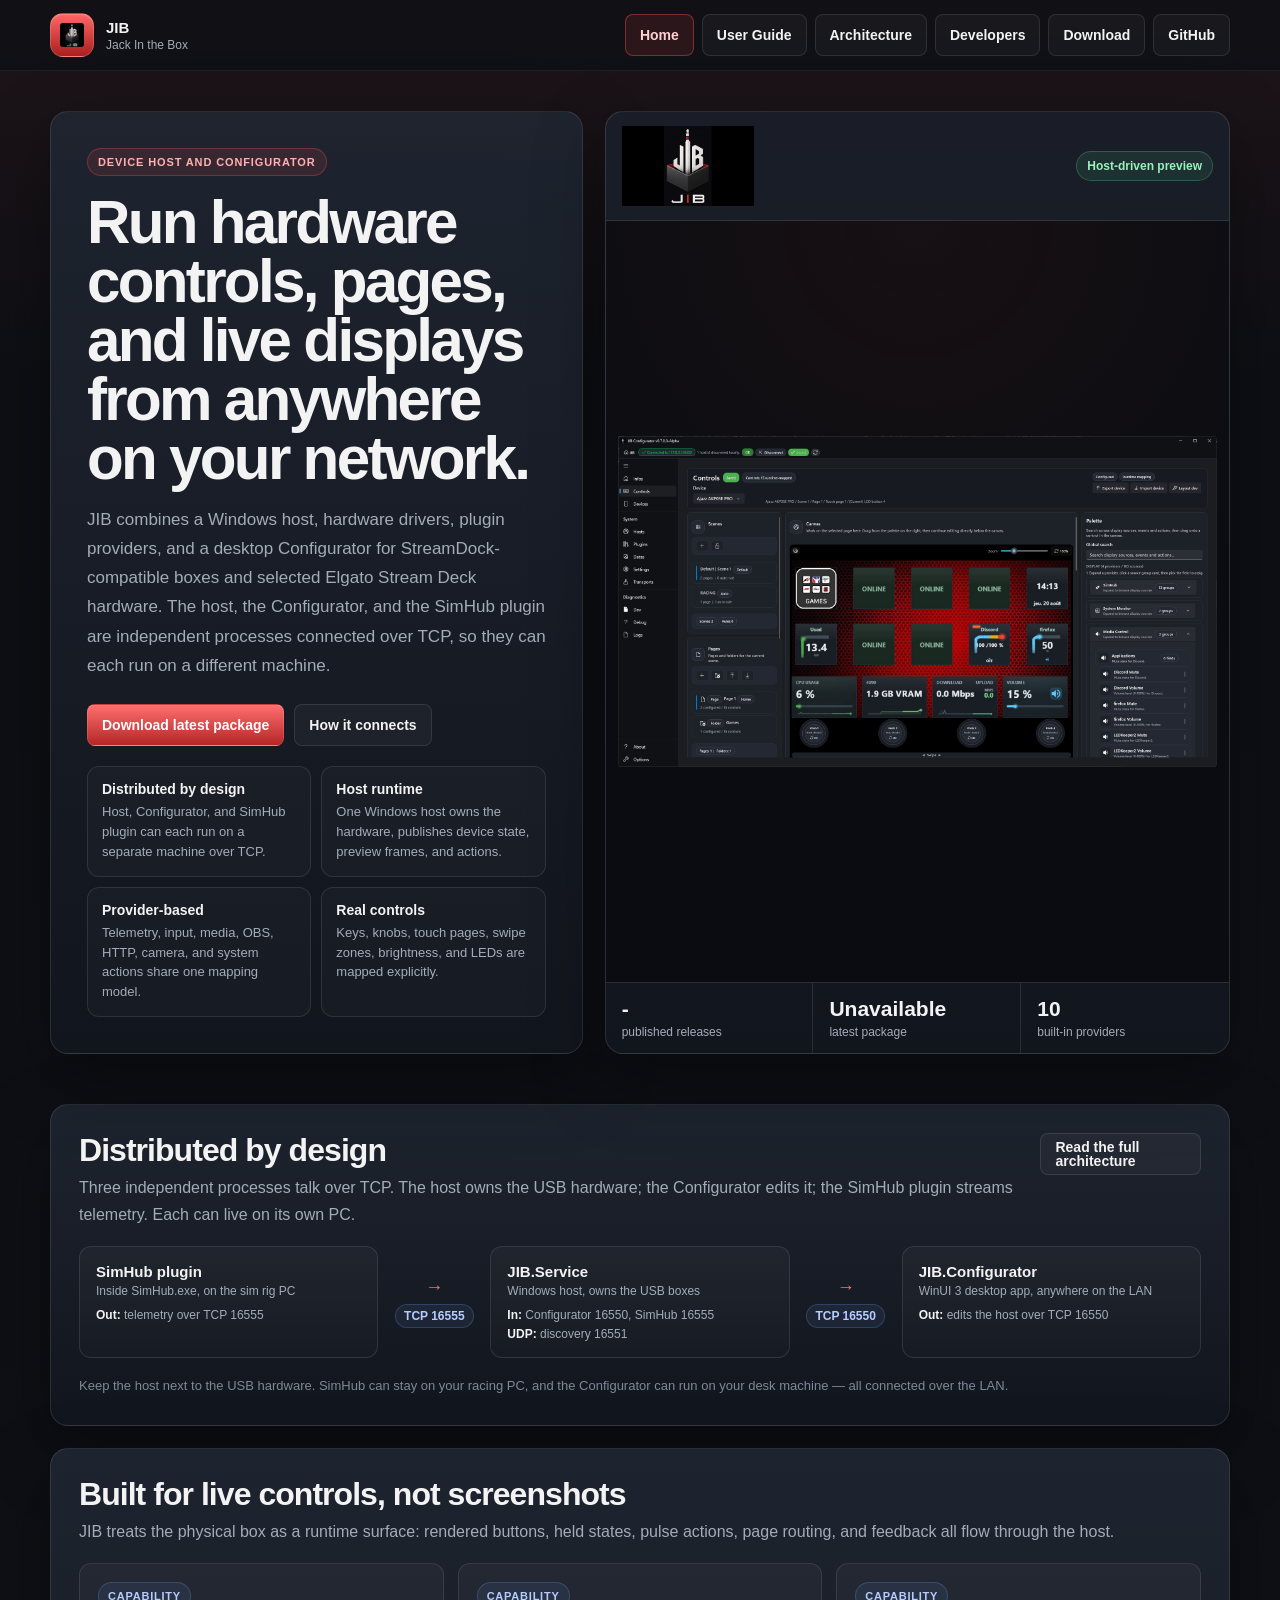
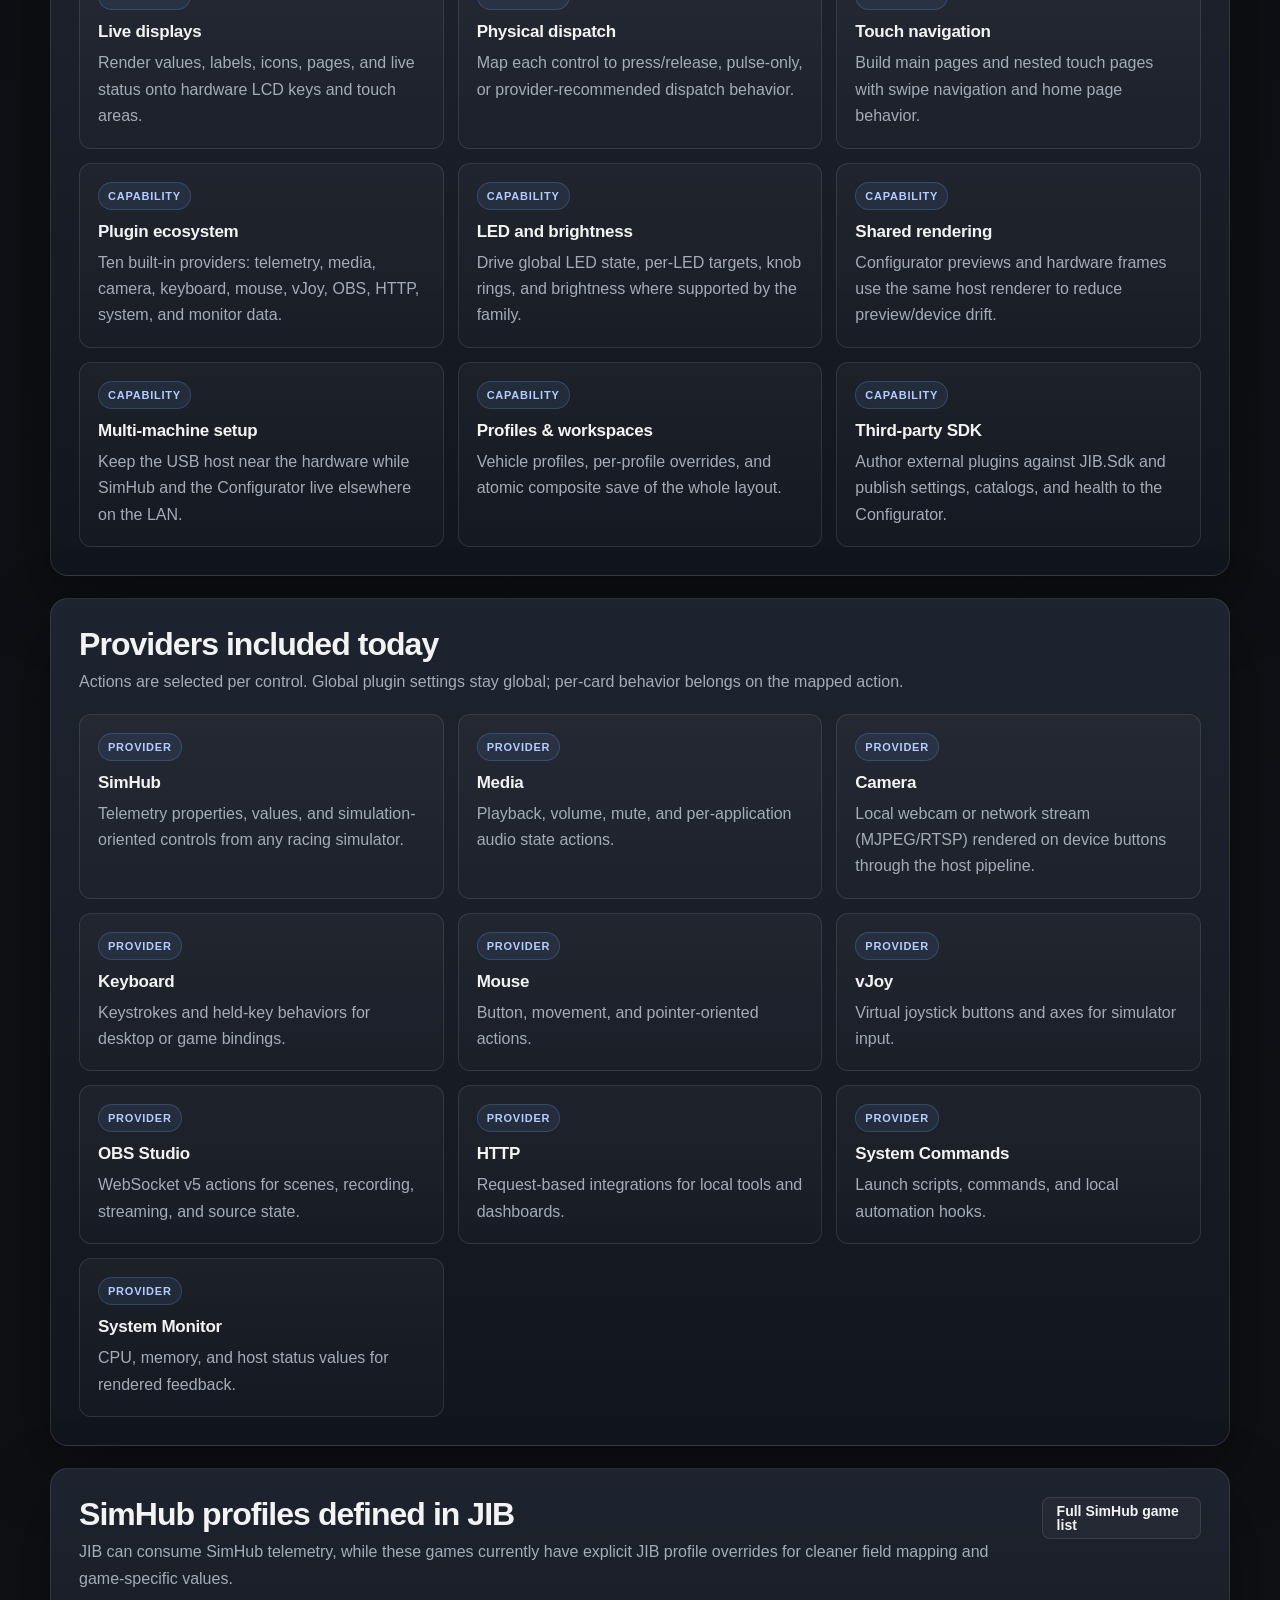
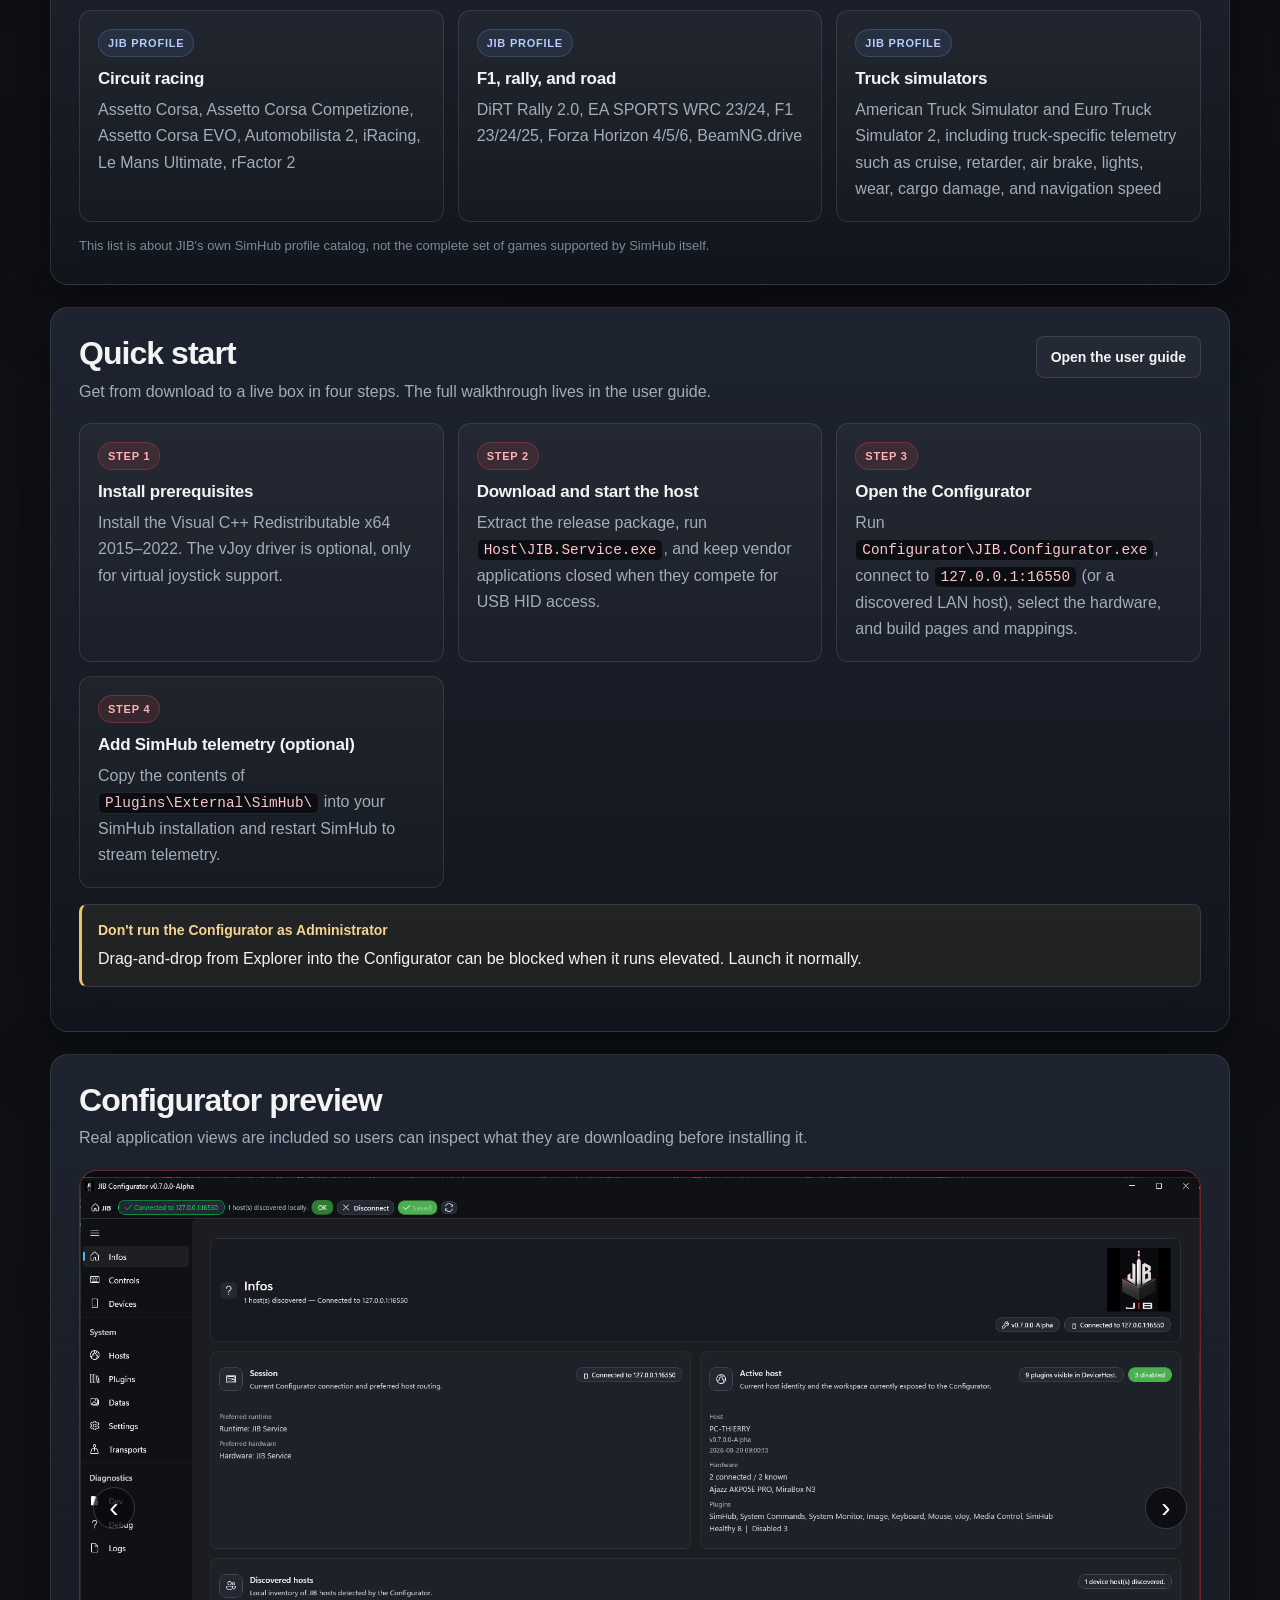
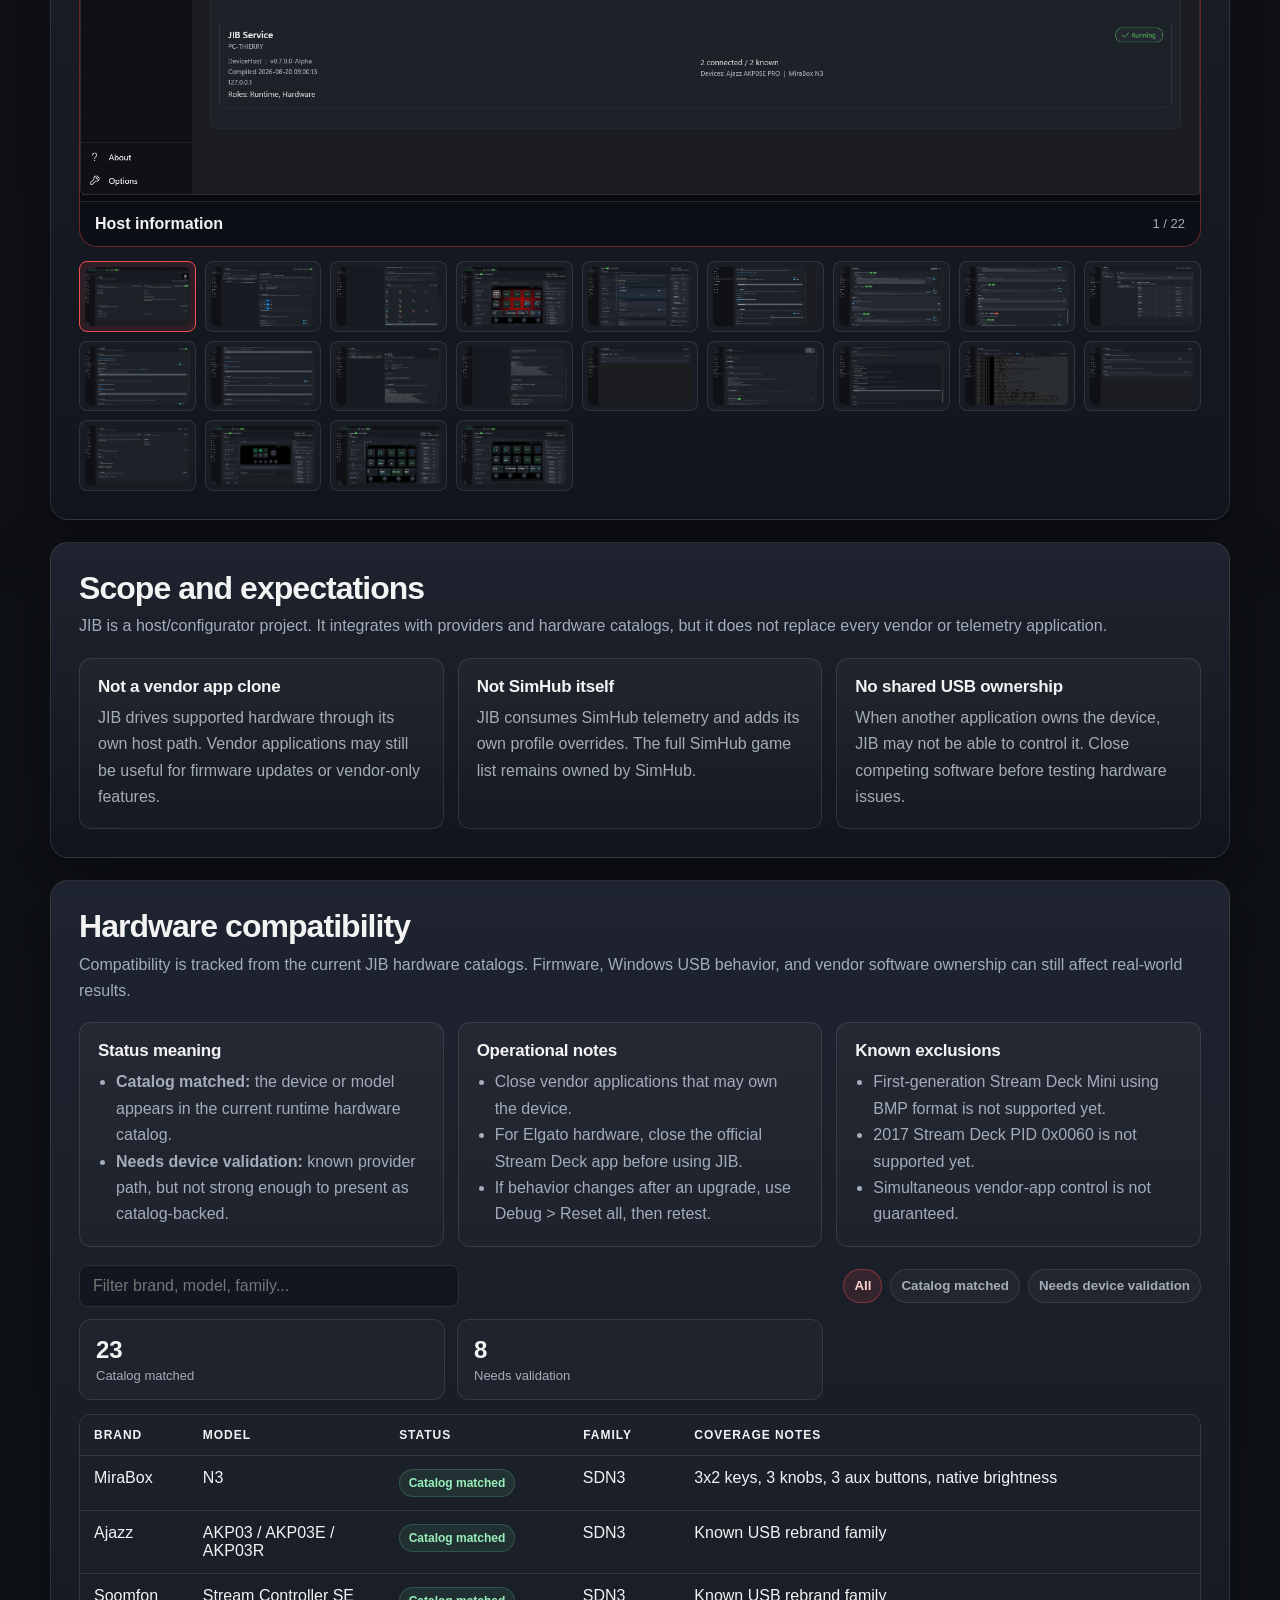
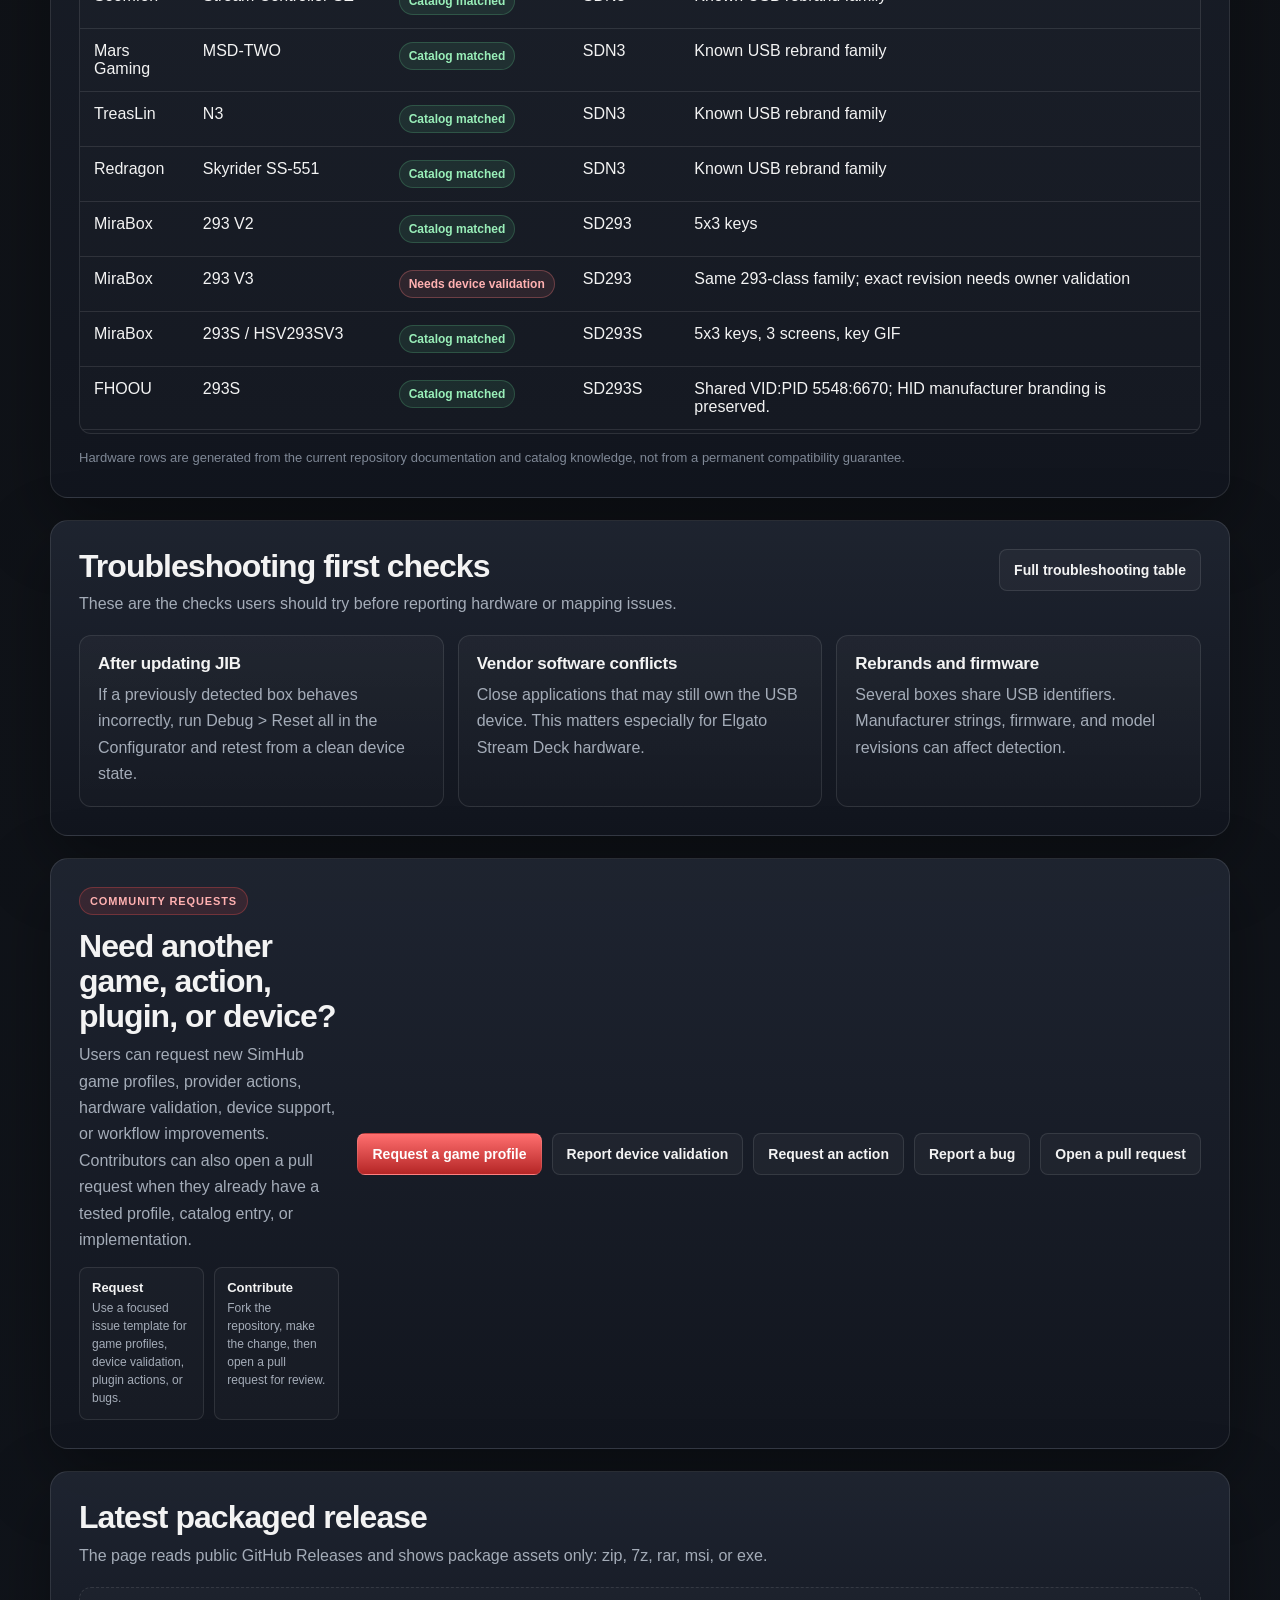
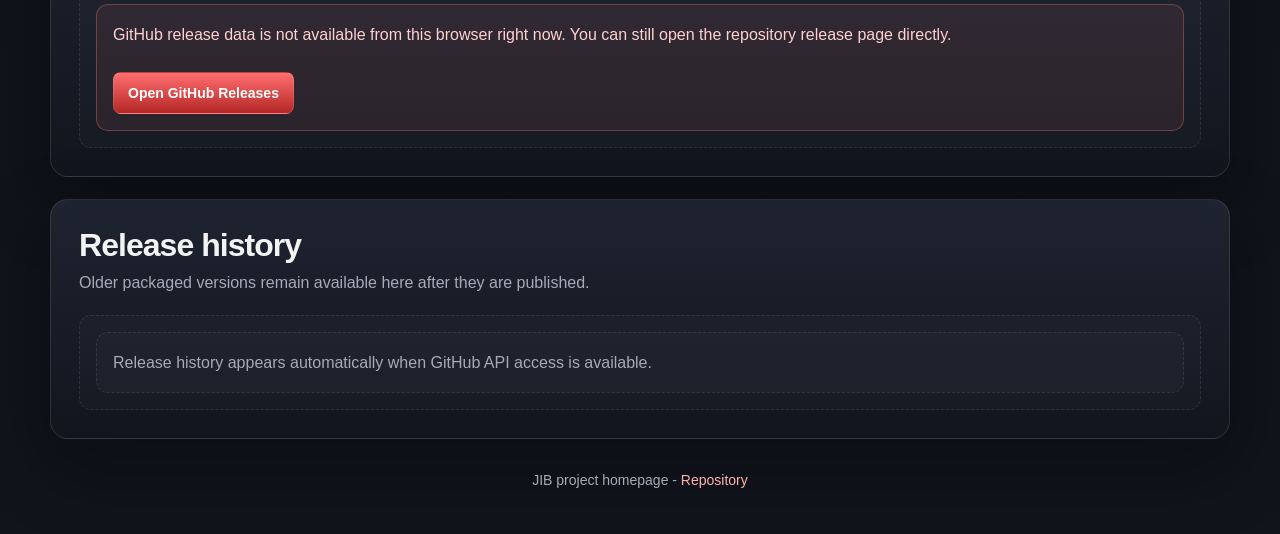
==== commit d3996665: "Add files via upload" ====
--- a/docs/index.html
+++ b/docs/index.html
@@ -3,50 +3,30 @@
 <head>
     <meta charset="UTF-8" />
     <meta name="viewport" content="width=device-width, initial-scale=1.0" />
-    <meta name="description" content="JIB is a control deck host for StreamDock-compatible hardware, selected Elgato Stream Deck devices, telemetry displays, hardware controls, plugin actions, and packaged GitHub releases." />
+    <meta name="description" content="JIB is a distributed control deck host and Configurator for StreamDock-compatible hardware and selected Elgato Stream Deck devices. Run the host, the Configurator, and the SimHub plugin on separate machines." />
     <meta property="og:title" content="JIB - Control deck host" />
-    <meta property="og:description" content="Configure StreamDock-compatible and supported Stream Deck hardware for telemetry, physical controls, pages, LEDs, system actions, and plugin providers." />
+    <meta property="og:description" content="Configure StreamDock-compatible and supported Stream Deck hardware for telemetry, physical controls, pages, LEDs, system actions, and plugin providers - across multiple machines." />
     <meta property="og:image" content="./logo.png" />
     <meta name="theme-color" content="#0f1115" />
     <title>JIB - Control Deck Host</title>
-    <link rel="icon" href="./icon.png" sizes="any" />
+    <link rel="icon" href="./icon.png" sizes="any" />
     <link rel="stylesheet" href="./styles.css" />
 </head>
-<body>
-    <header class="topbar">
-        <div class="wrap topbar-inner">
-            <a class="brand" href="#top" aria-label="JIB home">
-                <img class="brand-icon" src="icon.png" alt="" />
-                <span>
-                    <strong class="brand-title">JIB</strong>
-                    <span class="brand-subtitle">Jack In the Box</span>
-                </span>
-            </a>
-            <nav class="nav" aria-label="Primary navigation">
-                <a href="#features">Features</a>
-                <a href="#providers">Providers</a>
-                <a href="#workflow">Workflow</a>
-                <a href="#preview">Preview</a>
-                <a href="#compatibility">Compatibility</a>
-                <a href="#requests">Requests</a>
-                <a href="#latest">Download</a>
-                <a href="https://github.com/androme13/JIB" target="_blank" rel="noopener">GitHub</a>
-            </nav>
-        </div>
-    </header>
+<body data-page="home">
+    <header class="topbar" id="topbar"></header>
 
     <main id="top" class="wrap">
         <section class="hero" aria-labelledby="hero-title">
             <div class="hero-grid">
                 <div class="hero-copy">
                     <div class="eyebrow">Device host and configurator</div>
-                    <h1 id="hero-title">Run hardware controls, pages, and live displays from one Configurator.</h1>
+                    <h1 id="hero-title">Run hardware controls, pages, and live displays from anywhere on your network.</h1>
                     <p class="lead">
-                        JIB combines a Windows host, hardware drivers, plugin providers, and a desktop Configurator for StreamDock-compatible boxes and selected Elgato Stream Deck hardware. It maps keys, knobs, touch pages, LEDs, telemetry, media, OBS, input, HTTP, and system actions without relying on vendor profiles.
+                        JIB combines a Windows host, hardware drivers, plugin providers, and a desktop Configurator for StreamDock-compatible boxes and selected Elgato Stream Deck hardware. The host, the Configurator, and the SimHub plugin are independent processes connected over TCP, so they can each run on a different machine.
                     </p>
                     <div class="hero-actions">
                         <a class="btn btn-primary" id="heroDownloadBtn" href="#latest">Download latest package</a>
-                        <a class="btn" href="https://github.com/androme13/JIB/releases" target="_blank" rel="noopener">Open GitHub Releases</a>
+                        <a class="btn" href="architecture.html">How it connects</a>
                     </div>
                     <div class="hero-points" id="heroPoints"></div>
                 </div>
@@ -62,9 +42,54 @@
                     <div class="preview-foot">
                         <div class="metric"><span class="metric-value" id="releaseCount">-</span><span class="metric-label">published releases</span></div>
                         <div class="metric"><span class="metric-value" id="latestVersionStat">Checking</span><span class="metric-label">latest package</span></div>
-                        <div class="metric"><span class="metric-value">Up to 60 FPS</span><span class="metric-label">configurable render target</span></div>
-                    </div>
-                </div>
+                        <div class="metric"><span class="metric-value">10</span><span class="metric-label">built-in providers</span></div>
+                    </div>
+                </div>
+            </div>
+        </section>
+
+        <section class="section" id="architecture">
+            <div class="card">
+                <div class="section-head">
+                    <div>
+                        <h2>Distributed by design</h2>
+                        <p>Three independent processes talk over TCP. The host owns the USB hardware; the Configurator edits it; the SimHub plugin streams telemetry. Each can live on its own PC.</p>
+                    </div>
+                    <a class="btn" href="architecture.html">Read the full architecture</a>
+                </div>
+                <div class="topology">
+                    <div class="topology-node">
+                        <h4>SimHub plugin</h4>
+                        <span class="role">Inside SimHub.exe, on the sim rig PC</span>
+                        <div class="ports">
+                            <div class="port"><strong>Out:</strong> telemetry over TCP 16555</div>
+                        </div>
+                    </div>
+                    <div class="topology-edge">
+                        <span class="arrow">&rarr;</span>
+                        <span class="port-tag">TCP 16555</span>
+                    </div>
+                    <div class="topology-node">
+                        <h4>JIB.Service</h4>
+                        <span class="role">Windows host, owns the USB boxes</span>
+                        <div class="ports">
+                            <div class="port"><strong>In:</strong> Configurator 16550, SimHub 16555</div>
+                            <div class="port"><strong>UDP:</strong> discovery 16551</div>
+                        </div>
+                    </div>
+                    <div class="topology-edge">
+                        <span class="arrow">&rarr;</span>
+                        <span class="port-tag">TCP 16550</span>
+                    </div>
+                    <div class="topology-node">
+                        <h4>JIB.Configurator</h4>
+                        <span class="role">WinUI 3 desktop app, anywhere on the LAN</span>
+                        <div class="ports">
+                            <div class="port"><strong>Out:</strong> edits the host over TCP 16550</div>
+                        </div>
+                    </div>
+                </div>
+                <p class="note">Keep the host next to the USB hardware. SimHub can stay on your racing PC, and the Configurator can run on your desk machine &mdash; all connected over the LAN.</p>
             </div>
         </section>
 
@@ -106,100 +131,53 @@
             </div>
         </section>
 
-        <section class="section" id="requests">
-            <div class="card request-card">
-                <div>
-                    <div class="eyebrow">Community requests</div>
-                    <h2>Need another game, action, plugin, or device?</h2>
-                    <p>
-                        Users can request new SimHub game profiles, provider actions, hardware validation, device support, or workflow improvements. Contributors can also open a pull request when they already have a tested profile, catalog entry, or implementation.
-                    </p>
-                    <div class="request-paths">
-                        <div>
-                            <strong>Request</strong>
-                            <span>Use a focused issue template for game profiles, device validation, plugin actions, or bugs.</span>
-                        </div>
-                        <div>
-                            <strong>Contribute</strong>
-                            <span>Fork the repository, make the change, then open a pull request for review.</span>
-                        </div>
-                    </div>
-                </div>
-                <div class="request-actions">
-                    <a class="btn btn-primary" href="https://github.com/androme13/JIB/issues/new?template=game_profile_request.yml" target="_blank" rel="noopener">Request a game profile</a>
-                    <a class="btn" href="https://github.com/androme13/JIB/issues/new?template=device_validation_report.yml" target="_blank" rel="noopener">Report device validation</a>
-                    <a class="btn" href="https://github.com/androme13/JIB/issues/new?template=plugin_action_request.yml" target="_blank" rel="noopener">Request an action</a>
-                    <a class="btn" href="https://github.com/androme13/JIB/issues/new?template=bug_report.yml" target="_blank" rel="noopener">Report a bug</a>
-                    <a class="btn" href="https://github.com/androme13/JIB/compare" target="_blank" rel="noopener">Open a pull request</a>
-                </div>
-            </div>
-        </section>
-
-        <section class="section" id="workflow">
-            <div class="card">
-                <div class="section-head">
-                    <div>
-                        <h2>Map a control in three decisions</h2>
-                        <p>The Configurator keeps the workflow close to the device: choose a source, choose how it dispatches, then bind it to a real hardware target.</p>
-                    </div>
-                </div>
-                <div class="workflow">
-                    <div class="workflow-step">
-                        <span>01</span>
-                        <h3>Choose a provider</h3>
-                        <p>Pick telemetry, keyboard, mouse, vJoy, media, OBS, HTTP, or a system action from the installed providers.</p>
-                    </div>
-                    <div class="workflow-step">
-                        <span>02</span>
-                        <h3>Set dispatch behavior</h3>
-                        <p>Use press/release for held state, pulse for one-shot triggers, or the provider default when it is obvious.</p>
-                    </div>
-                    <div class="workflow-step">
-                        <span>03</span>
-                        <h3>Assign hardware</h3>
-                        <p>Bind the action to LCD keys, knobs, touch buttons, swipe zones, LED rings, or device-level controls.</p>
-                    </div>
-                </div>
-            </div>
-        </section>
-
-        <section class="section" id="preview">
-            <div class="card">
-                <div class="section-head">
-                    <div>
-                        <h2>Configurator preview</h2>
-                        <p>Real application views are included so users can inspect what they are downloading before installing it.</p>
-                    </div>
-                </div>
-                <div class="gallery" id="mediaGallery"></div>
-            </div>
-        </section>
-
         <section class="section" id="install">
             <div class="card">
                 <div class="section-head">
                     <div>
-                        <h2>Install path</h2>
-                        <p>The release page intentionally focuses on packaged assets, not source archives.</p>
-                    </div>
+                        <h2>Quick start</h2>
+                        <p>Get from download to a live box in four steps. The full walkthrough lives in the user guide.</p>
+                    </div>
+                    <a class="btn" href="guide.html">Open the user guide</a>
                 </div>
                 <div class="grid-3">
                     <div class="step">
                         <div class="step-kicker">Step 1</div>
-                        <h3>Download the package</h3>
-                        <p>Use the packaged release asset attached to GitHub Releases. Source archives are not the intended user install.</p>
+                        <h3>Install prerequisites</h3>
+                        <p>Install the <a href="https://aka.ms/vs/17/release/vc_redist.x64.exe" target="_blank" rel="noopener">Visual C++ Redistributable x64 2015&ndash;2022</a>. The <a href="https://vjoystick.sourceforge.io/" target="_blank" rel="noopener">vJoy driver</a> is optional, only for virtual joystick support.</p>
                     </div>
                     <div class="step">
                         <div class="step-kicker">Step 2</div>
-                        <h3>Start the host</h3>
-                        <p>Run the JIB host/runtime and keep vendor applications closed when they compete for USB HID access.</p>
+                        <h3>Download and start the host</h3>
+                        <p>Extract the release package, run <code>Host\JIB.Service.exe</code>, and keep vendor applications closed when they compete for USB HID access.</p>
                     </div>
                     <div class="step">
                         <div class="step-kicker">Step 3</div>
-                        <h3>Configure the box</h3>
-                        <p>Open the Configurator, discover the host, select the hardware, then build pages and mappings.</p>
-                    </div>
-                </div>
+                        <h3>Open the Configurator</h3>
+                        <p>Run <code>Configurator\JIB.Configurator.exe</code>, connect to <code>127.0.0.1:16550</code> (or a discovered LAN host), select the hardware, and build pages and mappings.</p>
+                    </div>
+                    <div class="step">
+                        <div class="step-kicker">Step 4</div>
+                        <h3>Add SimHub telemetry (optional)</h3>
+                        <p>Copy the contents of <code>Plugins\External\SimHub\</code> into your SimHub installation and restart SimHub to stream telemetry.</p>
+                    </div>
+                </div>
+                <div class="callout warning">
+                    <strong>Don't run the Configurator as Administrator</strong>
+                    Drag-and-drop from Explorer into the Configurator can be blocked when it runs elevated. Launch it normally.
+                </div>
+            </div>
+        </section>
+
+        <section class="section" id="preview">
+            <div class="card">
+                <div class="section-head">
+                    <div>
+                        <h2>Configurator preview</h2>
+                        <p>Real application views are included so users can inspect what they are downloading before installing it.</p>
+                    </div>
+                </div>
+                <div class="gallery" id="mediaGallery"></div>
             </div>
         </section>
 
@@ -241,7 +219,6 @@
                         <h3>Status meaning</h3>
                         <ul>
                             <li><strong>Catalog matched:</strong> the device or model appears in the current runtime hardware catalog.</li>
-                            <li><strong>Family profile:</strong> the hardware family exists, but the exact commercial model is not listed as a USB catalog entry.</li>
                             <li><strong>Needs device validation:</strong> known provider path, but not strong enough to present as catalog-backed.</li>
                         </ul>
                     </div>
@@ -261,16 +238,7 @@
                             <li>Simultaneous vendor-app control is not guaranteed.</li>
                         </ul>
                     </div>
-                    <div class="panel">
-                        <h3>Validation wanted</h3>
-                        <p>Rows marked <strong>Needs device validation</strong> are known or expected families where owner feedback is still useful before presenting them as catalog-backed support.</p>
-                    </div>
-                    <div class="panel">
-                        <h3>Elgato status</h3>
-                        <p>Elgato support is implemented through JIB's driver/catalog path, but the listed Stream Deck devices still need owner validation before being presented as fully validated hardware.</p>
-                    </div>
-                </div>
-                <p class="note">Hardware rows are generated from the current repository documentation and catalog knowledge, not from a permanent compatibility guarantee.</p>
+                </div>
                 <div class="compat-tools">
                     <input class="search" id="compatSearch" type="search" placeholder="Filter brand, model, family..." aria-label="Filter compatibility table" />
                     <div class="chips" id="compatFilters"></div>
@@ -290,6 +258,7 @@
                         <tbody id="compatBody"></tbody>
                     </table>
                 </div>
+                <p class="note">Hardware rows are generated from the current repository documentation and catalog knowledge, not from a permanent compatibility guarantee.</p>
             </div>
         </section>
 
@@ -300,6 +269,7 @@
                         <h2>Troubleshooting first checks</h2>
                         <p>These are the checks users should try before reporting hardware or mapping issues.</p>
                     </div>
+                    <a class="btn" href="guide.html#quick-troubleshooting">Full troubleshooting table</a>
                 </div>
                 <div class="grid-3">
                     <div class="panel">
@@ -318,6 +288,35 @@
             </div>
         </section>
 
+        <section class="section" id="requests">
+            <div class="card request-card">
+                <div>
+                    <div class="eyebrow">Community requests</div>
+                    <h2>Need another game, action, plugin, or device?</h2>
+                    <p>
+                        Users can request new SimHub game profiles, provider actions, hardware validation, device support, or workflow improvements. Contributors can also open a pull request when they already have a tested profile, catalog entry, or implementation.
+                    </p>
+                    <div class="request-paths">
+                        <div>
+                            <strong>Request</strong>
+                            <span>Use a focused issue template for game profiles, device validation, plugin actions, or bugs.</span>
+                        </div>
+                        <div>
+                            <strong>Contribute</strong>
+                            <span>Fork the repository, make the change, then open a pull request for review.</span>
+                        </div>
+                    </div>
+                </div>
+                <div class="request-actions">
+                    <a class="btn btn-primary" href="https://github.com/androme13/JIB/issues/new?template=game_profile_request.yml" target="_blank" rel="noopener">Request a game profile</a>
+                    <a class="btn" href="https://github.com/androme13/JIB/issues/new?template=device_validation_report.yml" target="_blank" rel="noopener">Report device validation</a>
+                    <a class="btn" href="https://github.com/androme13/JIB/issues/new?template=plugin_action_request.yml" target="_blank" rel="noopener">Request an action</a>
+                    <a class="btn" href="https://github.com/androme13/JIB/issues/new?template=bug_report.yml" target="_blank" rel="noopener">Report a bug</a>
+                    <a class="btn" href="https://github.com/androme13/JIB/compare" target="_blank" rel="noopener">Open a pull request</a>
+                </div>
+            </div>
+        </section>
+
         <section class="section" id="latest">
             <div class="card">
                 <div class="section-head">
@@ -343,17 +342,15 @@
         </section>
     </main>
 
-    <footer class="wrap footer">
-        JIB project homepage powered by GitHub Releases - <a href="https://github.com/androme13/JIB" target="_blank" rel="noopener">Repository</a>
-    </footer>
+    <footer class="wrap footer" id="footer"></footer>
+
+    <button class="backtop" type="button" aria-label="Back to top">&uarr;</button>
 
     <div class="lightbox" id="lightbox" role="dialog" aria-modal="true" aria-label="Image preview">
         <button class="lightbox-close" type="button" id="lightboxClose" aria-label="Close image preview">&times;</button>
         <img id="lightboxImage" src="" alt="Zoomed preview" />
-    </div>
-    <script src="./data.js" defer></script>
-    <script src="./app.js" defer></script>
+    </div>
+    <script src="./data.js" defer></script>
+    <script src="./app.js" defer></script>
 </body>
 </html>
-
-
--- a/docs/styles.css
+++ b/docs/styles.css
@@ -24,35 +24,48 @@
             --maxw: 1180px;
         }
 
-        * {
-            box-sizing: border-box;
-        }
-
-        html {
-            scroll-behavior: smooth;
-        }
-
-        body {
-            margin: 0;
-            background:
-                linear-gradient(180deg, rgba(240, 79, 79, 0.08), transparent 380px),
-                linear-gradient(180deg, #0d0f14 0%, var(--bg) 58%, #10141b 100%);
-            color: var(--text);
-            font-family: Inter, "Segoe UI", Roboto, Helvetica, Arial, sans-serif;
-        }
-
-        body.locked {
-            overflow: hidden;
-        }
-
-        a {
-            color: inherit;
-            text-decoration: none;
-        }
-
-        img {
-            max-width: 100%;
-        }
+        * {
+            box-sizing: border-box;
+        }
+
+        html {
+            scroll-behavior: smooth;
+            scroll-padding-top: 96px;
+        }
+
+        ::selection {
+            background: rgba(240, 79, 79, 0.32);
+            color: #fff;
+        }
+
+        body {
+            margin: 0;
+            background:
+                linear-gradient(180deg, rgba(240, 79, 79, 0.08), transparent 380px),
+                linear-gradient(180deg, #0d0f14 0%, var(--bg) 58%, #10141b 100%);
+            color: var(--text);
+            font-family: Inter, "Segoe UI", Roboto, Helvetica, Arial, sans-serif;
+        }
+
+        body.locked {
+            overflow: hidden;
+        }
+
+        a {
+            color: inherit;
+            text-decoration: none;
+        }
+
+        :focus-visible {
+            outline: 2px solid var(--accent-strong);
+            outline-offset: 2px;
+            border-radius: 4px;
+        }
+
+        img {
+            max-width: 100%;
+        }
+
 
         .wrap {
             width: min(calc(100% - 32px), var(--maxw));
@@ -292,13 +305,16 @@
             font-weight: 800;
         }
 
-        .preview-image {
-            width: 100%;
-            height: 100%;
-            min-height: 390px;
-            object-fit: cover;
-            object-position: 48% 16%;
-            cursor: zoom-in;
+        .preview-image {
+            width: 100%;
+            height: 100%;
+            min-height: 390px;
+            object-fit: contain;
+            padding: 12px;
+            background:
+                radial-gradient(120% 100% at 50% 0%, rgba(240, 79, 79, 0.06), transparent 60%),
+                #0a0c11;
+            cursor: zoom-in;
         }
 
         .preview-foot {
@@ -359,18 +375,12 @@
             line-height: 1.65;
         }
 
-        .grid-3 {
-            display: grid;
-            grid-template-columns: repeat(3, minmax(0, 1fr));
-            gap: 14px;
-        }
-
-        .grid-2 {
-            display: grid;
-            grid-template-columns: repeat(2, minmax(0, 1fr));
-            gap: 14px;
-        }
-
+        .grid-3 {
+            display: grid;
+            grid-template-columns: repeat(3, minmax(0, 1fr));
+            gap: 14px;
+        }
+
         .feature,
         .game-profile,
         .panel,
@@ -501,42 +511,9 @@
             line-height: 1.5;
         }
 
-        .workflow {
-            display: grid;
-            grid-template-columns: 1fr 1fr 1fr;
-            gap: 1px;
-            overflow: hidden;
-            border: 1px solid var(--line);
-            border-radius: var(--radius-lg);
-            background: var(--line);
-        }
-
-        .workflow-step {
-            min-height: 170px;
-            padding: 20px;
-            background: linear-gradient(180deg, #202633, #171c25);
-        }
-
-        .workflow-step span {
-            color: var(--accent-strong);
-            font-weight: 900;
-            font-size: 13px;
-        }
-
-        .workflow-step h3 {
-            margin: 12px 0 8px;
-            font-size: 19px;
-        }
-
-        .workflow-step p {
-            margin: 0;
-            color: var(--muted);
-            line-height: 1.65;
-        }
-
-        .gallery {
-            display: grid;
-            gap: 14px;
+        .gallery {
+            display: grid;
+            gap: 14px;
         }
 
         .gallery-stage {
@@ -746,12 +723,6 @@
             color: #99efb9;
         }
 
-        .status.likely {
-            border: 1px solid rgba(240, 196, 109, 0.28);
-            background: rgba(240, 196, 109, 0.10);
-            color: #f4d48f;
-        }
-
         .status.needs {
             border: 1px solid rgba(255, 125, 125, 0.30);
             background: rgba(255, 125, 125, 0.10);
@@ -784,15 +755,65 @@
             line-height: 1.5;
         }
 
-        .release-body {
-            max-height: 360px;
-            overflow: auto;
-            margin-top: 14px;
-            padding-right: 8px;
-            color: var(--text);
-            line-height: 1.75;
-            white-space: pre-wrap;
-            word-break: break-word;
+        .release-body {
+            max-height: 360px;
+            overflow: auto;
+            margin-top: 14px;
+            padding-right: 8px;
+            color: var(--text);
+            line-height: 1.75;
+            word-break: break-word;
+        }
+
+        .release-body h1,
+        .release-body h2,
+        .release-body h3,
+        .release-body h4 {
+            margin: 14px 0 6px;
+            line-height: 1.25;
+        }
+
+        .release-body h1 { font-size: 20px; }
+        .release-body h2 { font-size: 18px; }
+        .release-body h3 { font-size: 16px; }
+        .release-body h4 { font-size: 15px; }
+
+        .release-body p {
+            margin: 6px 0;
+            color: var(--muted);
+        }
+
+        .release-body ul,
+        .release-body ol {
+            margin: 6px 0;
+            padding-left: 22px;
+            color: var(--muted);
+        }
+
+        .release-body li {
+            margin: 3px 0;
+        }
+
+        .release-body a {
+            color: #ffb1b1;
+        }
+
+        .release-body pre {
+            margin: 10px 0;
+            padding: 12px 14px;
+            overflow: auto;
+            border: 1px solid var(--line);
+            border-radius: var(--radius-sm);
+            background: #0a0d12;
+            line-height: 1.55;
+        }
+
+        .release-body pre code {
+            padding: 0;
+            border: 0;
+            background: none;
+            color: var(--text);
+            font-size: 13px;
         }
 
         .asset-list,
@@ -897,14 +918,12 @@
             font-size: 24px;
         }
 
-        @media (max-width: 980px) {
-            .hero-grid,
-            .release-grid,
-            .grid-2,
-            .grid-3,
-            .workflow,
-            .compat-summary {
-                grid-template-columns: 1fr;
+        @media (max-width: 980px) {
+            .hero-grid,
+            .release-grid,
+            .grid-3,
+            .compat-summary {
+                grid-template-columns: 1fr;
             }
 
             .hero-copy {
@@ -970,8 +989,440 @@
                 justify-content: stretch;
             }
 
-            .btn {
-                width: 100%;
-            }
-        }
-
+            .btn {
+                width: 100%;
+            }
+        }
+
+        /* ---------- Navigation: active state + mobile hamburger ---------- */
+
+        .nav a.active {
+            border-color: var(--line-strong);
+            background: rgba(240, 79, 79, 0.12);
+            color: #ffd0d0;
+        }
+
+        .nav-toggle {
+            display: none;
+            flex: 0 0 auto;
+            min-height: 42px;
+            padding: 0 14px;
+            border: 1px solid var(--line);
+            border-radius: var(--radius-sm);
+            background: rgba(255, 255, 255, 0.035);
+            color: var(--text);
+            font-size: 14px;
+            font-weight: 760;
+            cursor: pointer;
+        }
+
+        .nav-toggle:hover {
+            border-color: var(--line-strong);
+            background: rgba(240, 79, 79, 0.10);
+        }
+
+        @media (max-width: 900px) {
+            .topbar-inner {
+                flex-wrap: wrap;
+                padding: 10px 0;
+            }
+
+            .brand {
+                min-width: 0;
+                flex: 1 1 auto;
+            }
+
+            .nav-toggle {
+                display: inline-flex;
+                align-items: center;
+                justify-content: center;
+            }
+
+            .nav {
+                display: none;
+                width: 100%;
+                flex-direction: column;
+                gap: 6px;
+                padding-top: 8px;
+            }
+
+            .nav.open {
+                display: flex;
+            }
+
+            .nav a {
+                width: 100%;
+                justify-content: flex-start;
+            }
+        }
+
+        /* ---------- Docs layout: sidebar TOC + prose ---------- */
+
+        .docs-hero {
+            padding: 34px 0 12px;
+        }
+
+        .docs-hero h1 {
+            max-width: 900px;
+            font-size: clamp(28px, 3.4vw, 42px);
+            line-height: 1.08;
+            letter-spacing: -0.03em;
+        }
+
+        .breadcrumb {
+            display: flex;
+            flex-wrap: wrap;
+            align-items: center;
+            gap: 8px;
+            margin: 0 0 16px;
+            color: var(--muted);
+            font-size: 13px;
+        }
+
+        .breadcrumb a {
+            color: #ffb1b1;
+        }
+
+        .breadcrumb .sep {
+            color: var(--quiet);
+        }
+
+        .docs-layout {
+            display: grid;
+            grid-template-columns: 258px minmax(0, 1fr);
+            gap: 20px;
+            align-items: start;
+            margin: 0 0 22px;
+        }
+
+        .toc {
+            position: sticky;
+            top: 90px;
+            max-height: calc(100vh - 112px);
+            overflow: auto;
+            padding: 14px;
+            border: 1px solid var(--line);
+            border-radius: var(--radius-md);
+            background: linear-gradient(180deg, rgba(31, 37, 49, 0.96), rgba(18, 22, 30, 0.96));
+        }
+
+        .toc-details summary {
+            display: flex;
+            align-items: center;
+            justify-content: space-between;
+            gap: 8px;
+            margin: 0 0 10px;
+            cursor: pointer;
+            list-style: none;
+            font-size: 12px;
+            font-weight: 850;
+            letter-spacing: 0.08em;
+            text-transform: uppercase;
+            color: var(--quiet);
+            user-select: none;
+        }
+
+        .toc-details summary::-webkit-details-marker {
+            display: none;
+        }
+
+        .toc-details summary::after {
+            content: '\203A';
+            font-size: 15px;
+            line-height: 1;
+            color: var(--quiet);
+            transition: transform 140ms ease;
+        }
+
+        .toc-details[open] summary::after {
+            transform: rotate(90deg);
+        }
+
+        @media (min-width: 981px) {
+            .toc-details summary {
+                cursor: default;
+                pointer-events: none;
+            }
+
+            .toc-details summary::after {
+                display: none;
+            }
+        }
+
+        .toc ul {
+            list-style: none;
+            margin: 0;
+            padding: 0;
+        }
+
+        .toc ul ul {
+            margin: 4px 0 0 12px;
+            padding-left: 8px;
+            border-left: 1px solid var(--line);
+        }
+
+        .toc a {
+            display: block;
+            padding: 5px 8px;
+            border-radius: 6px;
+            color: var(--muted);
+            font-size: 13px;
+            line-height: 1.4;
+        }
+
+        .toc a:hover {
+            background: rgba(255, 255, 255, 0.04);
+            color: var(--text);
+        }
+
+        .toc a.active {
+            background: var(--accent-soft);
+            color: #ffd0d0;
+        }
+
+        .docs-prose {
+            min-width: 0;
+        }
+
+        .docs-prose h2 {
+            margin-top: 34px;
+            padding-top: 6px;
+            padding-bottom: 10px;
+            border-bottom: 1px solid var(--line);
+        }
+
+        .docs-prose h2:first-child {
+            margin-top: 0;
+        }
+
+        .docs-prose h3 {
+            margin: 26px 0 10px;
+            font-size: 20px;
+            letter-spacing: -0.02em;
+        }
+
+        .docs-prose p,
+        .docs-prose li {
+            color: var(--muted);
+            line-height: 1.7;
+        }
+
+        .docs-prose ul,
+        .docs-prose ol {
+            margin: 0 0 8px;
+            padding-left: 22px;
+        }
+
+        .docs-prose li {
+            margin: 4px 0;
+        }
+
+        .docs-prose strong {
+            color: var(--text);
+        }
+
+        .docs-prose .table-wrap {
+            margin: 14px 0;
+        }
+
+        /* ---------- Callouts ---------- */
+
+        .callout {
+            margin: 16px 0;
+            padding: 14px 16px;
+            border: 1px solid var(--line);
+            border-left: 3px solid var(--muted);
+            border-radius: var(--radius-sm);
+            background: rgba(255, 255, 255, 0.025);
+            line-height: 1.65;
+        }
+
+        .callout strong {
+            display: block;
+            margin-bottom: 4px;
+            font-size: 14px;
+        }
+
+        .callout.info {
+            border-left-color: var(--blue);
+            background: rgba(112, 167, 255, 0.07);
+        }
+
+        .callout.info strong {
+            color: #b6ccff;
+        }
+
+        .callout.warning {
+            border-left-color: var(--amber);
+            background: rgba(240, 196, 109, 0.07);
+        }
+
+        .callout.warning strong {
+            color: #f4d48f;
+        }
+
+        .callout.tip {
+            border-left-color: var(--green);
+            background: rgba(101, 217, 145, 0.07);
+        }
+
+        .callout.tip strong {
+            color: #99efb9;
+        }
+
+        /* ---------- Inline code / code blocks ---------- */
+
+        code {
+            padding: 2px 6px;
+            border: 1px solid var(--line);
+            border-radius: 6px;
+            background: #0a0d12;
+            color: #ffc7c7;
+            font-family: "Cascadia Code", "Consolas", "SF Mono", monospace;
+            font-size: 0.9em;
+        }
+
+        pre {
+            margin: 14px 0;
+            padding: 14px 16px;
+            overflow: auto;
+            border: 1px solid var(--line);
+            border-radius: var(--radius-sm);
+            background: #0a0d12;
+            line-height: 1.6;
+        }
+
+        pre code {
+            padding: 0;
+            border: 0;
+            background: none;
+            color: var(--text);
+            font-size: 13px;
+        }
+
+        /* ---------- Architecture topology ---------- */
+
+        .topology {
+            display: grid;
+            grid-template-columns: minmax(0, 1fr) auto minmax(0, 1fr) auto minmax(0, 1fr);
+            gap: 10px;
+            align-items: stretch;
+            margin: 18px 0;
+        }
+
+        .topology-node {
+            padding: 16px;
+            border: 1px solid var(--line);
+            border-radius: var(--radius-md);
+            background: linear-gradient(180deg, rgba(255, 255, 255, 0.035), rgba(255, 255, 255, 0.014));
+        }
+
+        .topology-node h4 {
+            margin: 0 0 4px;
+            font-size: 15px;
+        }
+
+        .topology-node .role {
+            display: block;
+            color: var(--muted);
+            font-size: 12px;
+        }
+
+        .topology-node .ports {
+            margin-top: 10px;
+            display: grid;
+            gap: 5px;
+        }
+
+        .topology-node .port {
+            font-size: 12px;
+            color: var(--muted);
+        }
+
+        .topology-node .port strong {
+            color: var(--text);
+        }
+
+        .topology-edge {
+            display: flex;
+            flex-direction: column;
+            align-items: center;
+            justify-content: center;
+            gap: 6px;
+            min-width: 92px;
+            color: var(--quiet);
+            font-size: 12px;
+            text-align: center;
+        }
+
+        .topology-edge .port-tag {
+            padding: 4px 8px;
+            border: 1px solid rgba(112, 167, 255, 0.22);
+            border-radius: 999px;
+            background: rgba(112, 167, 255, 0.09);
+            color: #b6ccff;
+            font-weight: 850;
+        }
+
+        .topology-edge .arrow {
+            color: var(--accent-strong);
+            font-size: 18px;
+        }
+
+        @media (max-width: 900px) {
+            .topology {
+                grid-template-columns: 1fr;
+            }
+
+            .topology-edge {
+                flex-direction: row;
+                min-width: 0;
+            }
+        }
+
+        /* ---------- Docs responsive ---------- */
+
+        @media (max-width: 980px) {
+            .docs-layout {
+                grid-template-columns: 1fr;
+            }
+
+            .toc {
+                position: static;
+                max-height: none;
+                order: 0;
+            }
+
+            .docs-prose {
+                order: 1;
+            }
+        }
+
+        /* ---------- Back to top ---------- */
+
+        .backtop {
+            position: fixed;
+            right: 22px;
+            bottom: 22px;
+            z-index: 30;
+            width: 44px;
+            height: 44px;
+            display: inline-flex;
+            align-items: center;
+            justify-content: center;
+            border: 1px solid rgba(255, 255, 255, 0.16);
+            border-radius: 999px;
+            background: rgba(21, 25, 34, 0.9);
+            color: #fff;
+            cursor: pointer;
+            font-size: 20px;
+            opacity: 0;
+            pointer-events: none;
+            transition: opacity 160ms ease;
+        }
+
+        .backtop.show {
+            opacity: 1;
+            pointer-events: auto;
+        }
+
